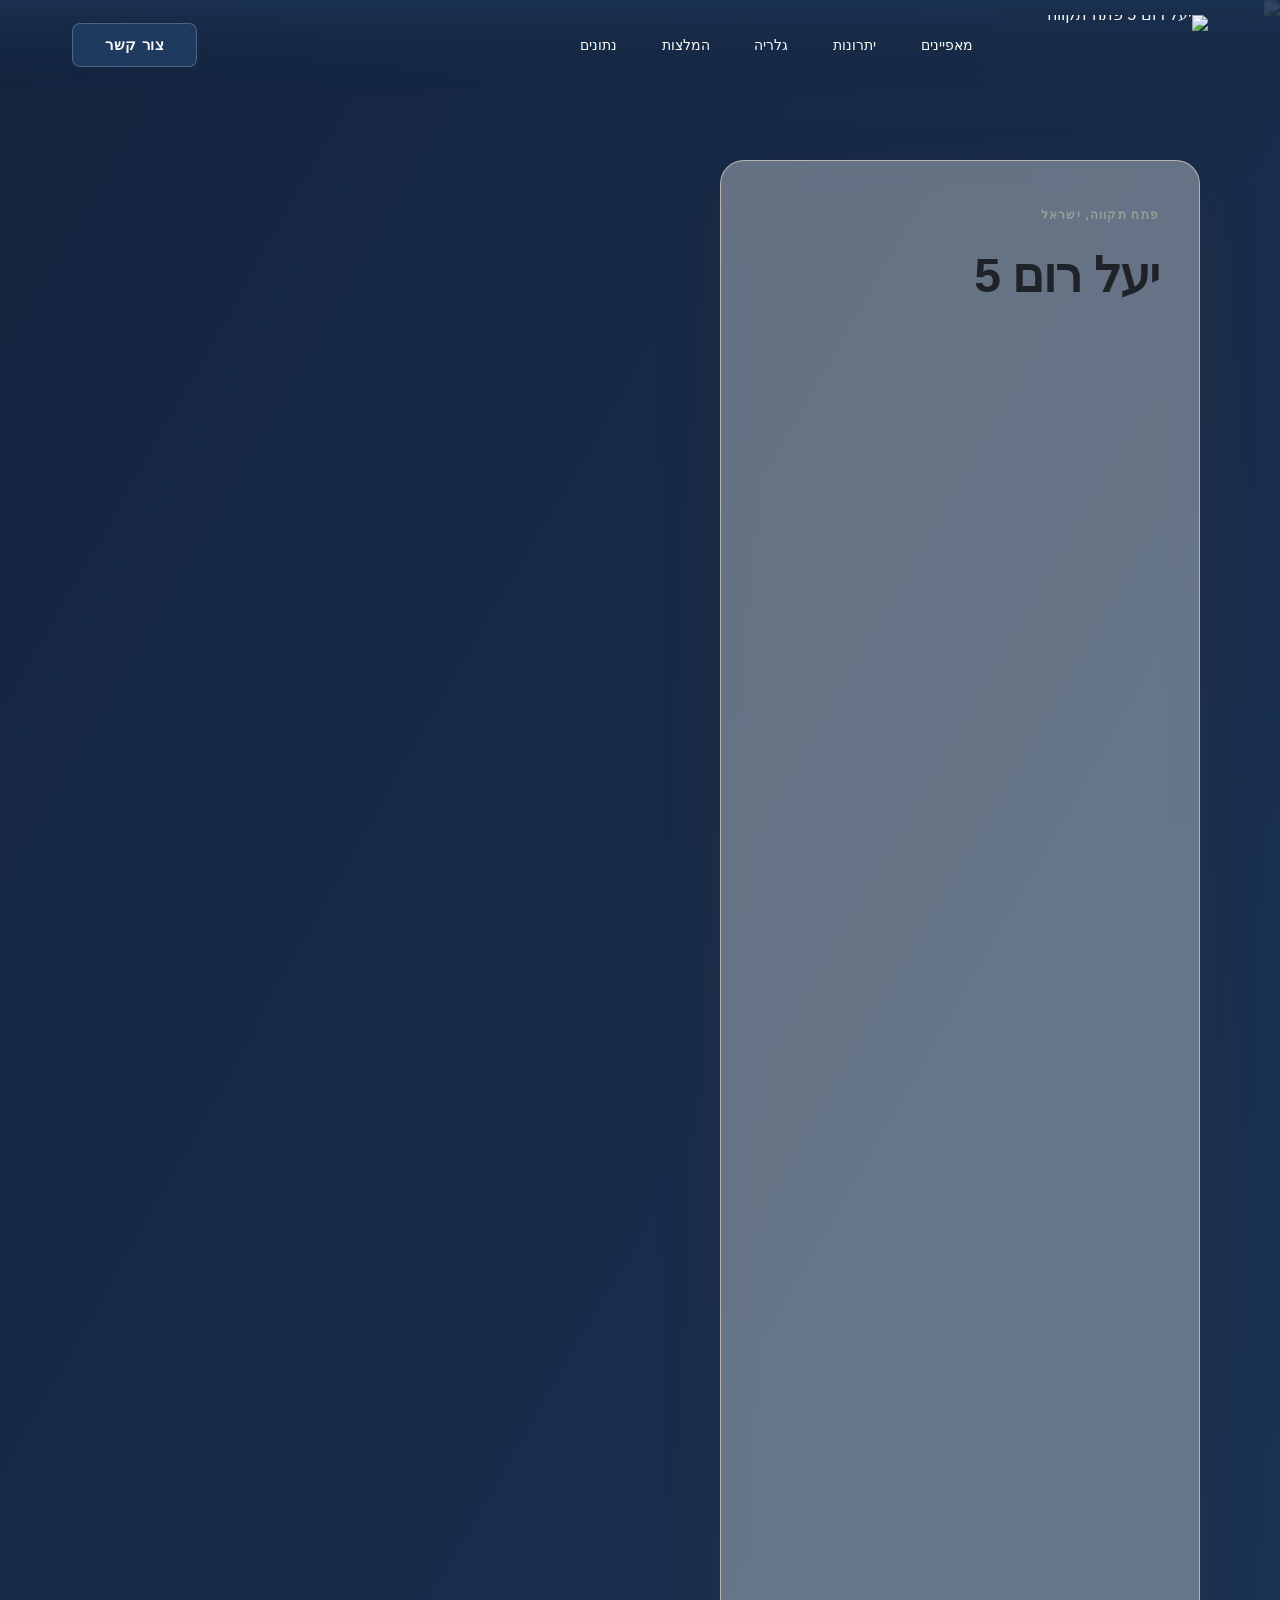
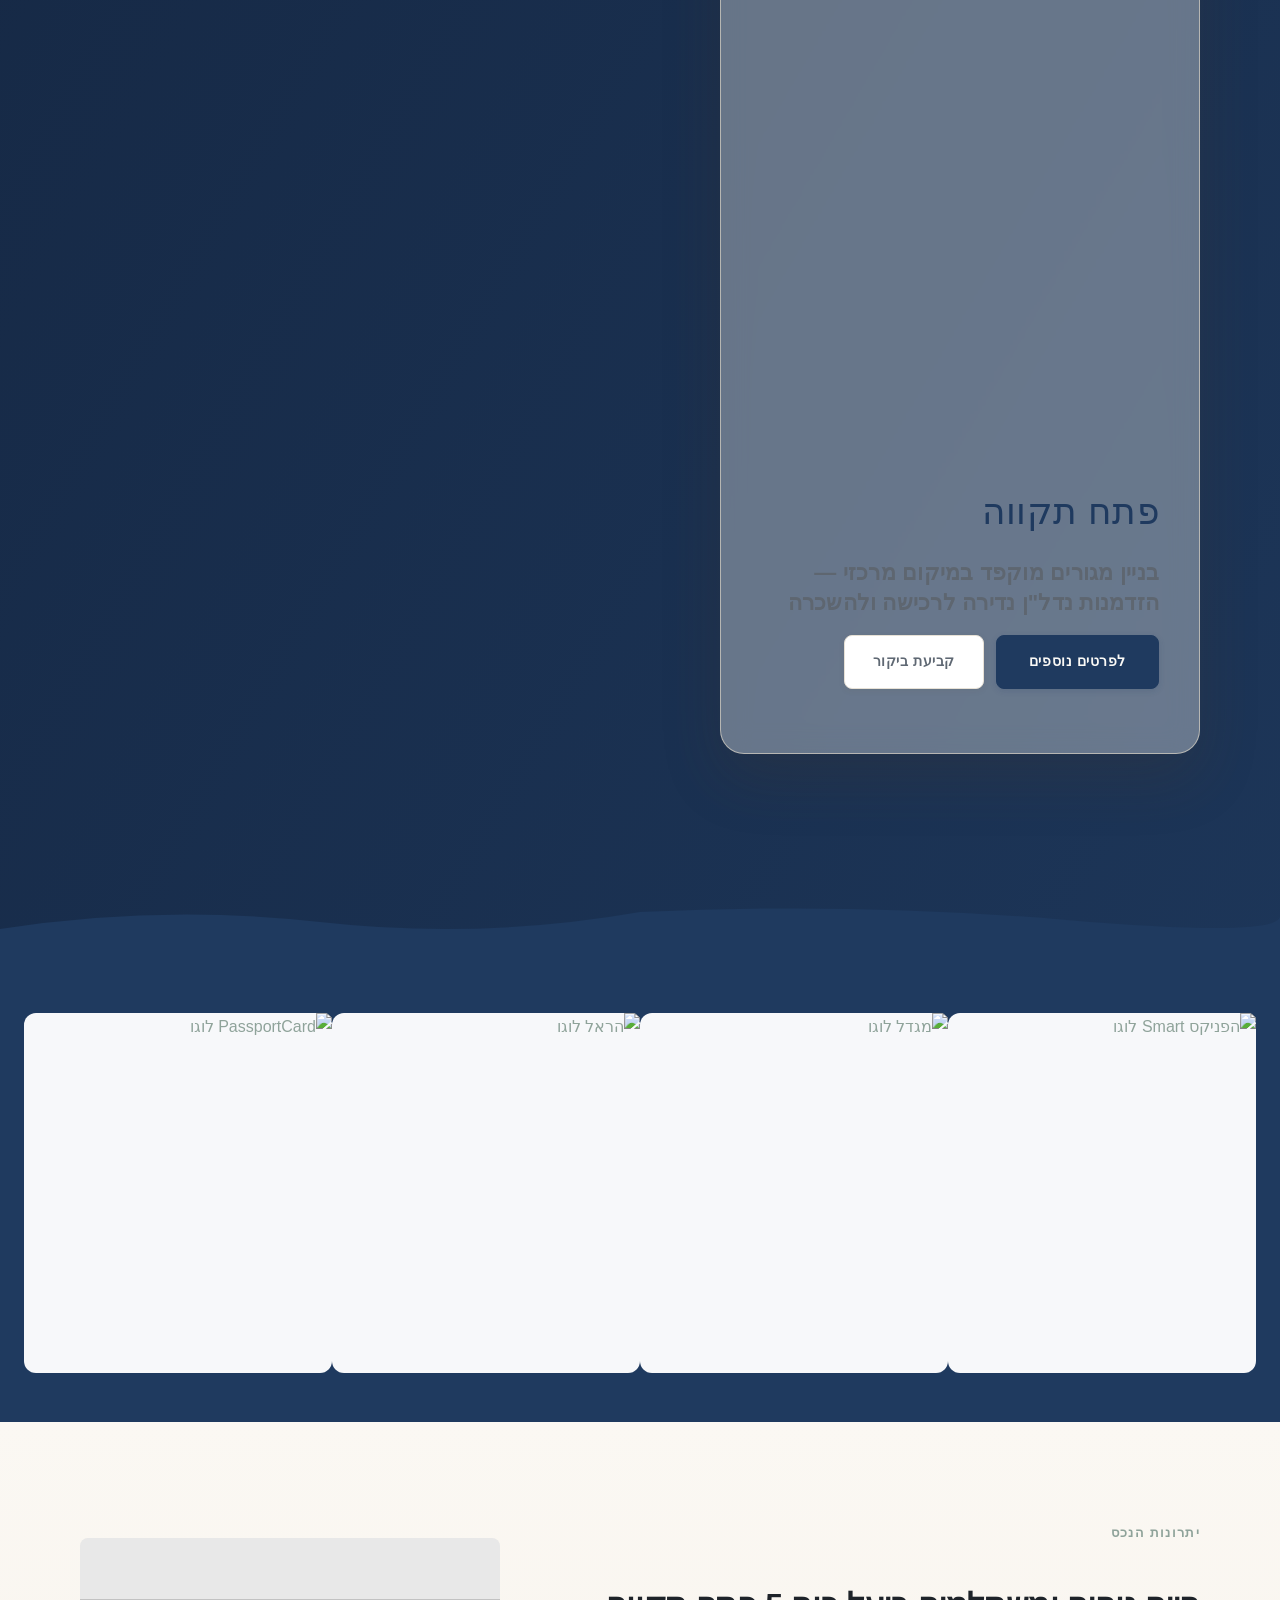
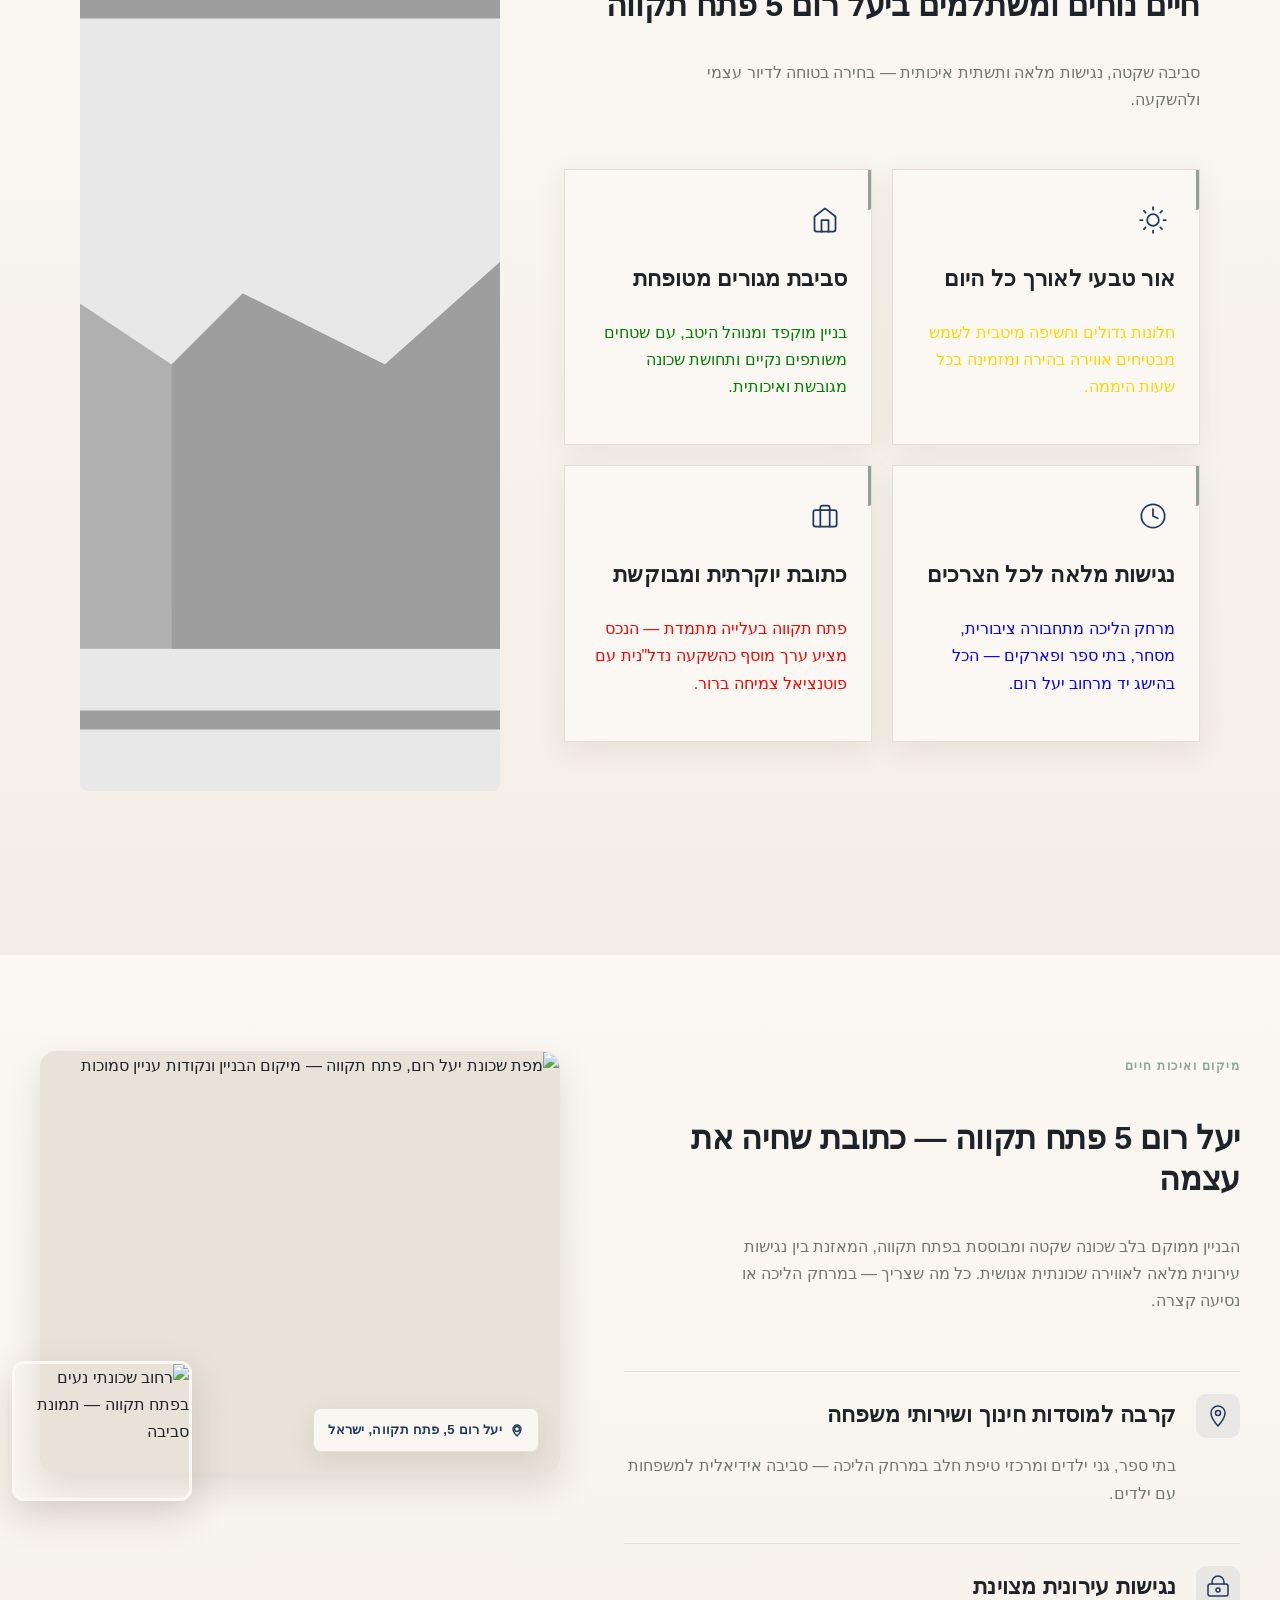
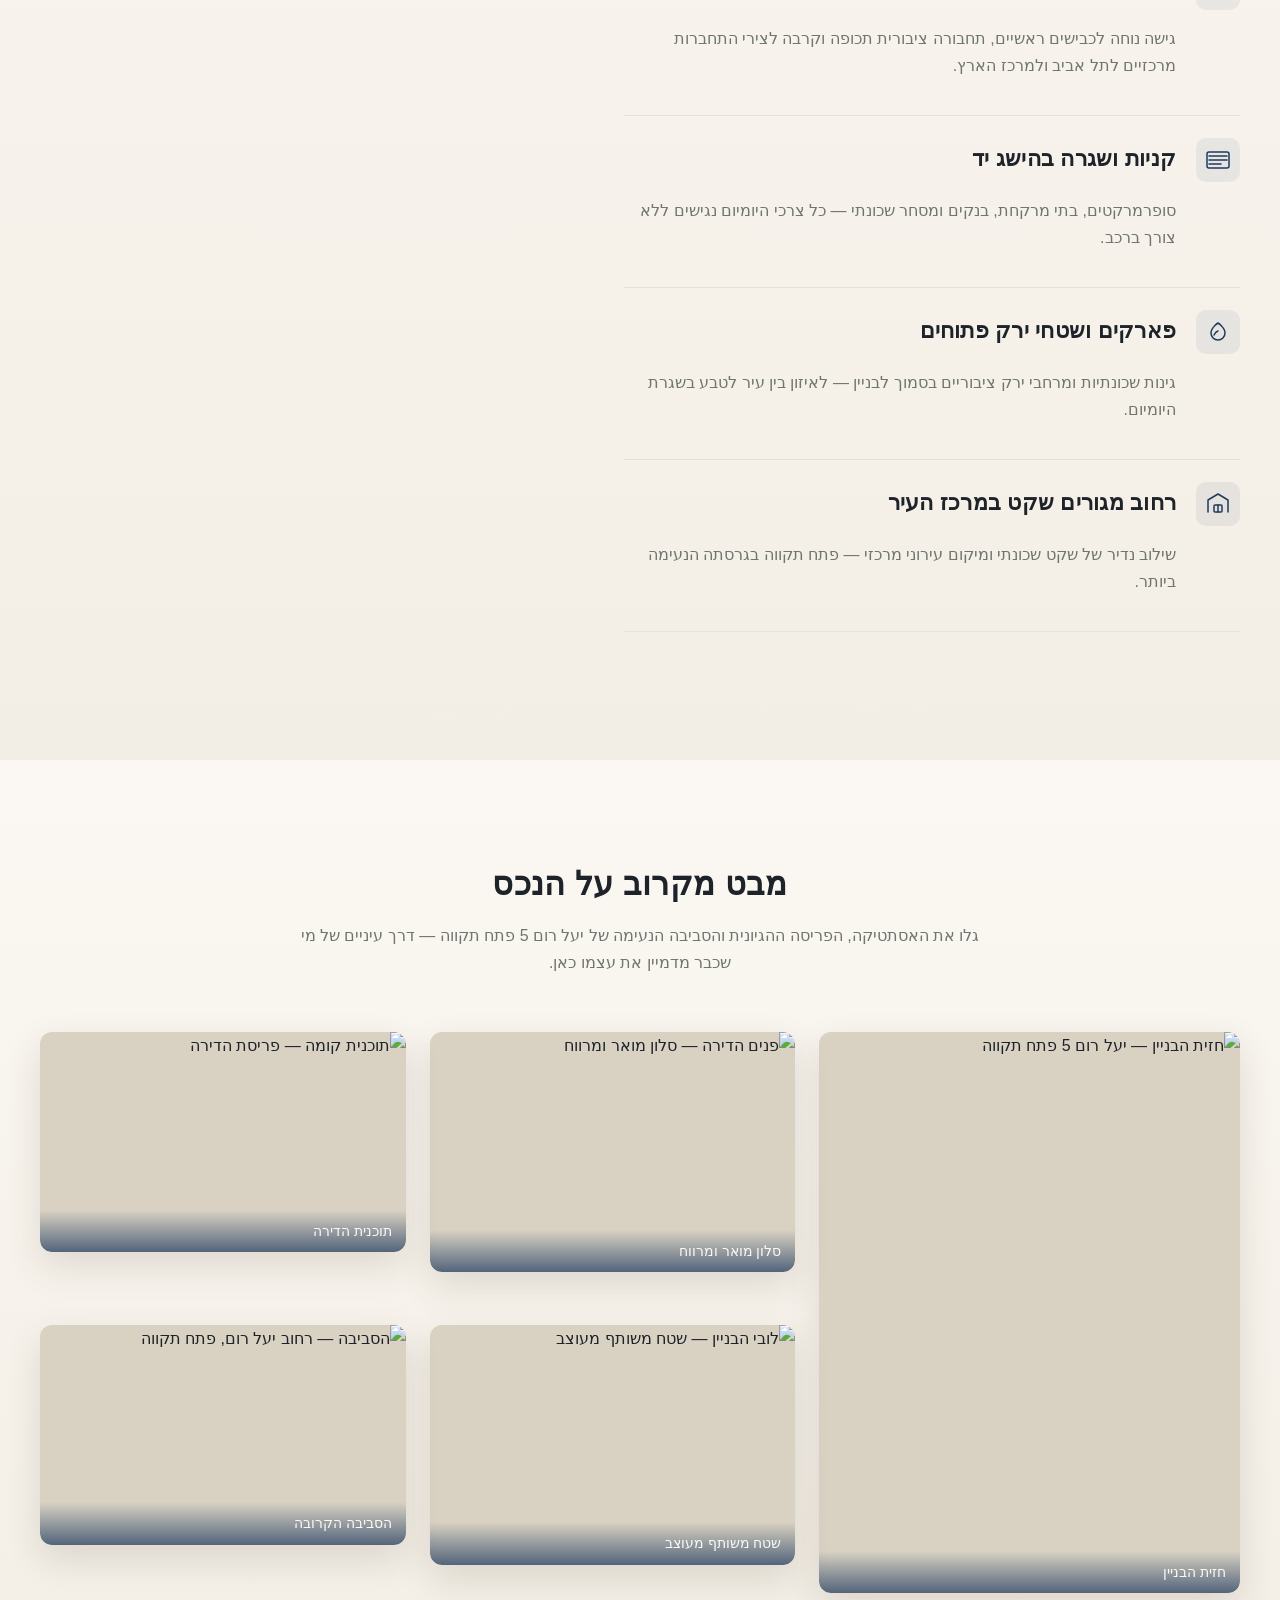
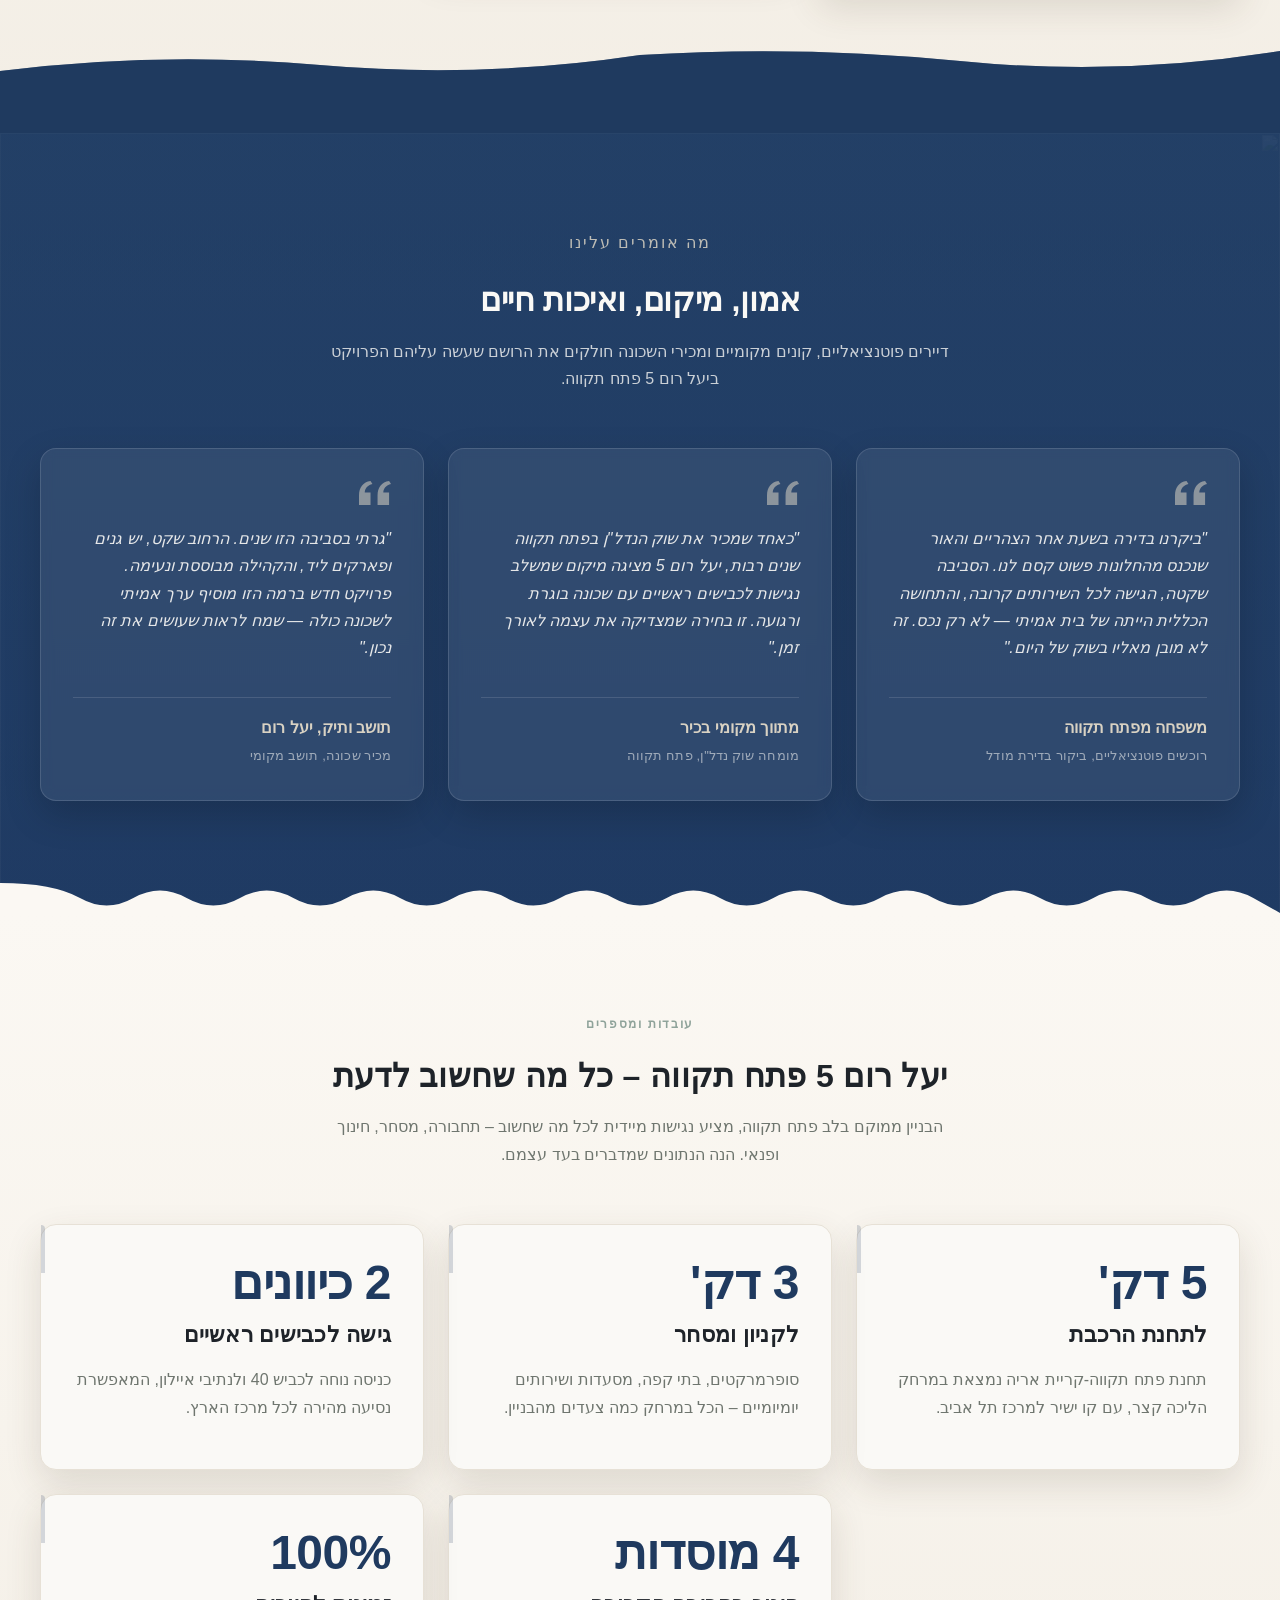
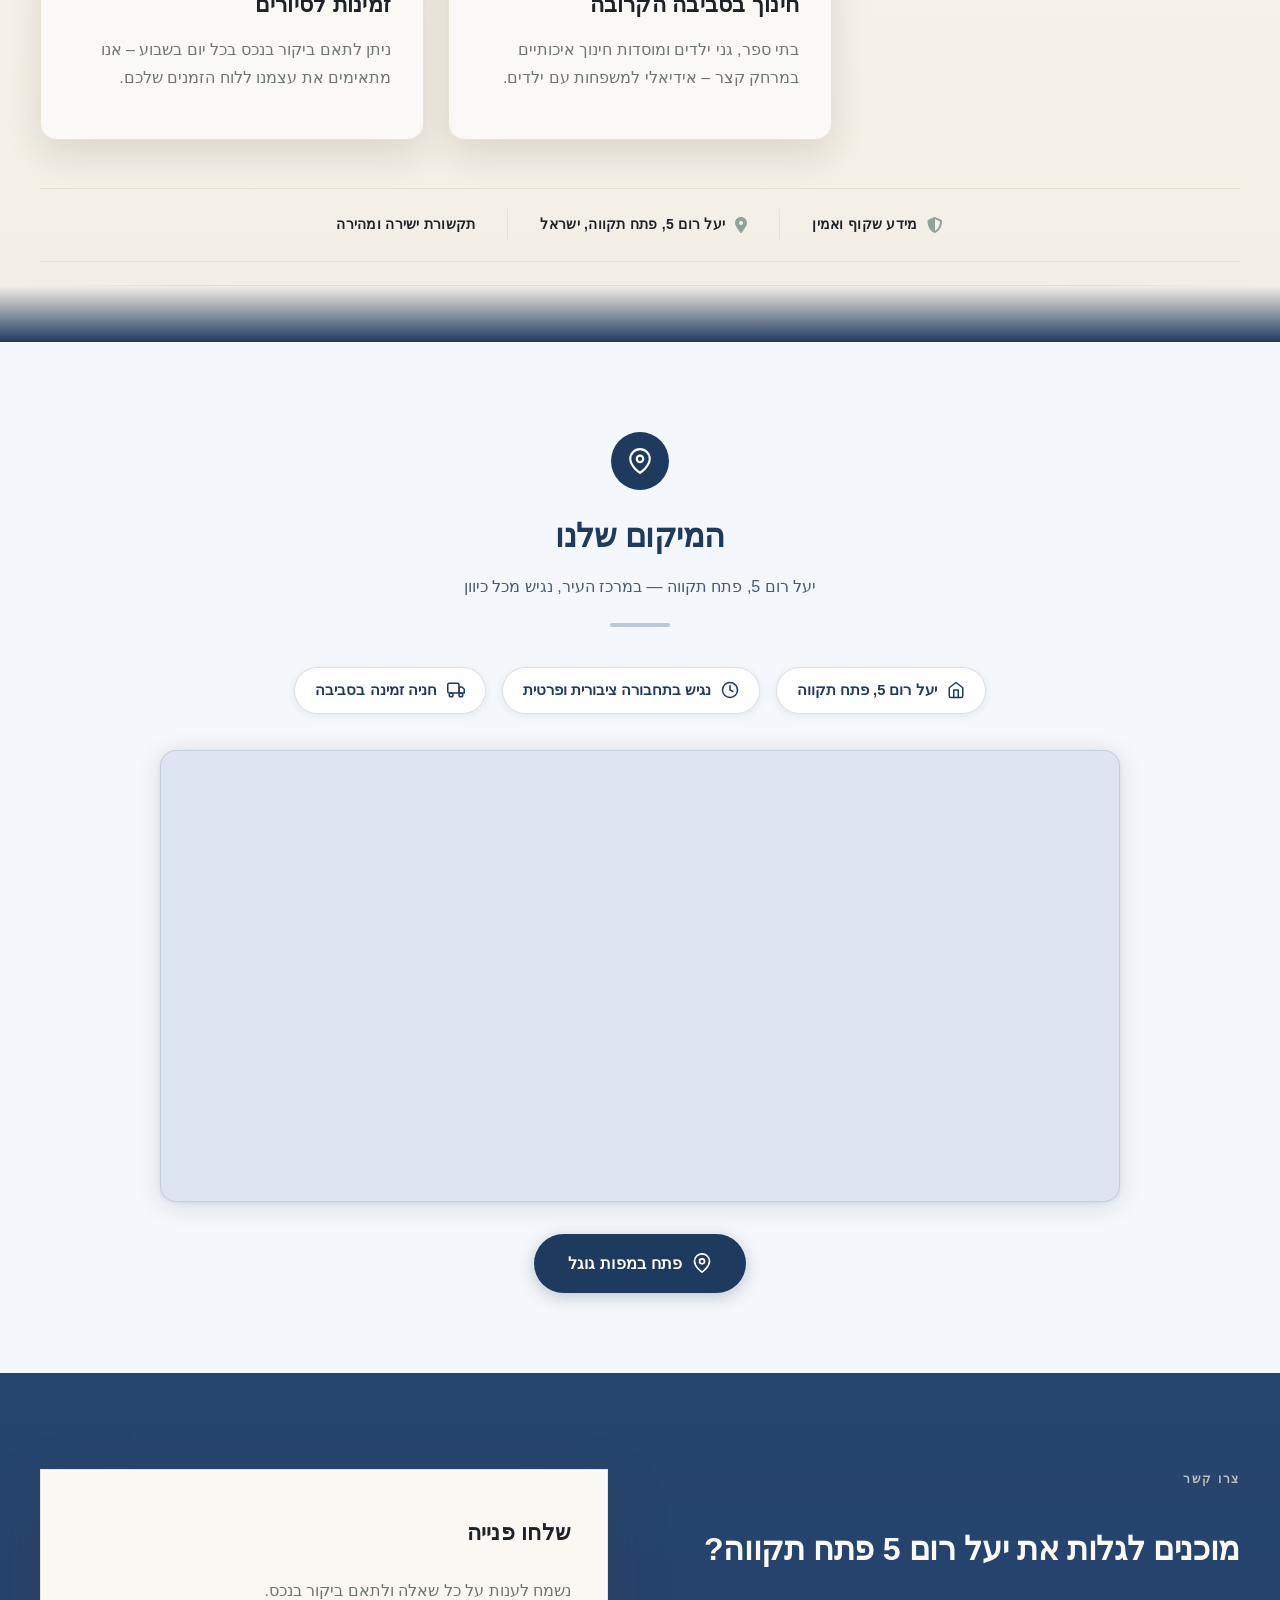
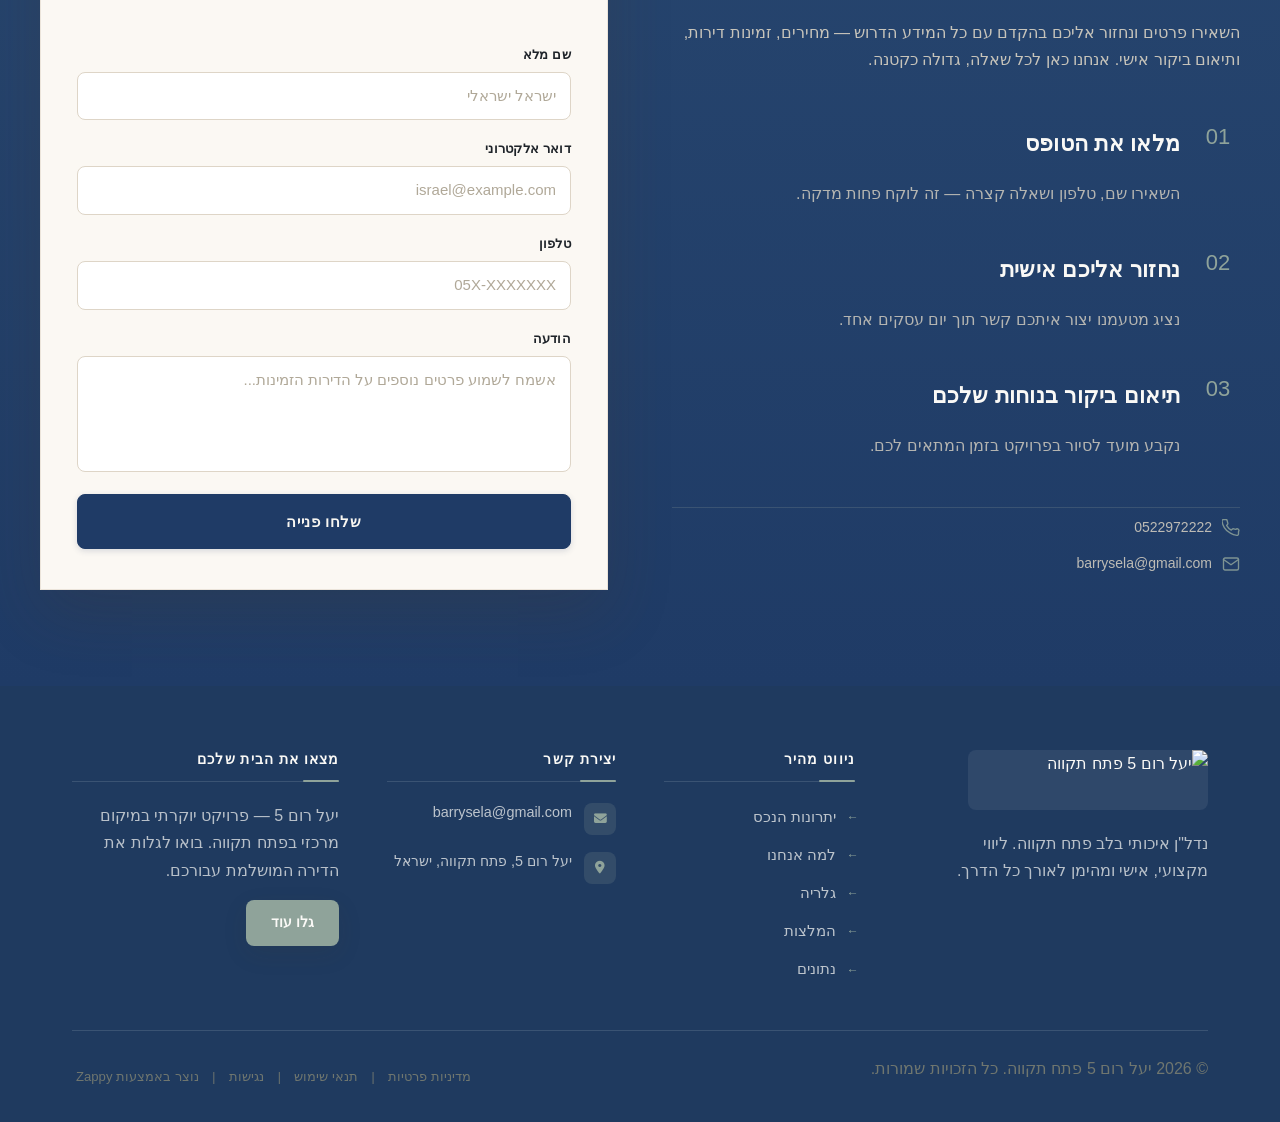
==== public/index.html @ fb138dc0 "Background sync: Progressive GitHub Sync" ====
<!DOCTYPE html>
<html lang="he" dir="rtl">
<head>
    <meta charset="UTF-8">
    <meta name="viewport" content="width=device-width, initial-scale=1.0">
    <meta name="robots" content="index, follow">
    <title>יעל רום 5 פתח תקווה — יעל רום 5 פתח תקווה</title>
    <meta name="description" content="A residential building located at Yael Rom 5, Petah Tikva, Israel. The landing page is intended to market the building to potential buyers or tenants, showcasin">
    <meta name="keywords" content="יעל רום 5 פתח תקווה, דירות למכירה פתח תקווה, יעל רום 5 פתח תקווה דירות, פרויקט נדל"ן חדש פתח תקווה">
    
    <!-- Favicons -->
    <link rel="icon" type="image/x-icon" href="/assets/favicon.ico">
    <link rel="icon" type="image/png" sizes="16x16" href="/assets/favicon-16x16.png">
    <link rel="icon" type="image/png" sizes="32x32" href="/assets/favicon-32x32.png">
    <link rel="icon" type="image/png" sizes="48x48" href="/assets/favicon-48x48.png">
    <link rel="icon" type="image/png" sizes="192x192" href="/assets/favicon-192x192.png">
    <link rel="icon" type="image/png" sizes="512x512" href="/assets/favicon-512x512.png">
    <link rel="apple-touch-icon" href="/assets/apple-touch-icon.png">
    <!-- Zappy Analytics -->
<script>
(function() {
  'use strict';
  
  // Configuration
  var config = {
    websiteId: '2a10d945-b464-4ccd-a990-314f32532134',
    apiUrl: 'https://qaapi.zappy5.com/api/analytics/track',
    sessionDuration: 30 * 60 * 1000, // 30 minutes
    visitorDuration: 30 * 24 * 60 * 60 * 1000, // 30 days
    trackPageViews: true,
    trackClicks: true,
    trackFormSubmissions: true
  };
  
  // Generate or retrieve persistent visitor ID (30 days)
  function getVisitorId() {
    var visitorKey = 'zappy_visitor_' + config.websiteId;
    var visitor = null;
    
    try {
      visitor = localStorage.getItem(visitorKey);
      if (visitor) {
        var visitorData = JSON.parse(visitor);
        var now = Date.now();
        
        // Check if visitor ID is still valid (30 days)
        if (now - visitorData.created < config.visitorDuration) {
          // Update last seen timestamp
          visitorData.lastSeen = now;
          localStorage.setItem(visitorKey, JSON.stringify(visitorData));
          return visitorData.id;
        }
      }
    } catch (e) {
      console.warn('Zappy Analytics: LocalStorage not available');
    }
    
    // Generate new visitor ID
    var newVisitorId = 'zv_' + Date.now() + '_' + Math.random().toString(36).substr(2, 9);
    
    try {
      localStorage.setItem(visitorKey, JSON.stringify({
        id: newVisitorId,
        created: Date.now(),
        lastSeen: Date.now()
      }));
    } catch (e) {
      // Continue without local storage
    }
    
    return newVisitorId;
  }
  
  // Generate or retrieve session ID (30 minutes)
  function getSessionId() {
    var sessionKey = 'zappy_session_' + config.websiteId;
    var session = null;
    
    try {
      session = sessionStorage.getItem(sessionKey);
      if (session) {
        var sessionData = JSON.parse(session);
        var now = Date.now();
        
        // Check if session is still valid
        if (now - sessionData.timestamp < config.sessionDuration) {
          // Update timestamp
          sessionData.timestamp = now;
          sessionStorage.setItem(sessionKey, JSON.stringify(sessionData));
          return sessionData.id;
        }
      }
    } catch (e) {
      console.warn('Zappy Analytics: SessionStorage not available');
    }
    
    // Generate new session ID
    var newSessionId = 'zs_' + Date.now() + '_' + Math.random().toString(36).substr(2, 9);
    
    try {
      sessionStorage.setItem(sessionKey, JSON.stringify({
        id: newSessionId,
        timestamp: Date.now()
      }));
    } catch (e) {
      // Continue without session storage
    }
    
    return newSessionId;
  }
  
  var visitorId = getVisitorId();
  var sessionId = getSessionId();
  
  // Track an event
  function trackEvent(eventType, data) {
    data = data || {};
    
    var eventData = {
      website_id: config.websiteId,
      event_type: eventType,
      page_path: window.location.pathname,
      referrer: document.referrer || 'direct',
      visitor_id: visitorId,
      session_id: sessionId,
      metadata: data
    };
    
    // Use sendBeacon if available (better for page unload events)
    if (navigator.sendBeacon) {
      var blob = new Blob([JSON.stringify(eventData)], { type: 'application/json' });
      navigator.sendBeacon(config.apiUrl, blob);
    } else {
      // Fallback to fetch
      fetch(config.apiUrl, {
        method: 'POST',
        headers: {
          'Content-Type': 'application/json'
        },
        body: JSON.stringify(eventData),
        keepalive: true
      }).catch(function(error) {
        console.warn('Zappy Analytics: Failed to track event', error);
      });
    }
  }
  
  // Track page view
  if (config.trackPageViews) {
    trackEvent('pageview', {
      title: document.title,
      url: window.location.href
    });
  }
  
  // Track clicks on important elements
  if (config.trackClicks) {
    document.addEventListener('click', function(e) {
      var target = e.target;
      
      // Track button clicks (counted as actions)
      if (target.tagName === 'BUTTON' || target.closest('button')) {
        var button = target.tagName === 'BUTTON' ? target : target.closest('button');
        trackEvent('click', {
          element: 'button',
          text: button.textContent.trim().substring(0, 100),
          id: button.id || null,
          class: button.className || null
        });
      }
      
      // Track link clicks (navigation - not counted as actions)
      else if (target.tagName === 'A' || target.closest('a')) {
        var link = target.tagName === 'A' ? target : target.closest('a');
        trackEvent('navigation', {
          element: 'link',
          text: link.textContent.trim().substring(0, 100),
          href: link.href,
          external: link.hostname !== window.location.hostname
        });
      }
    }, true);
  }
  
  // Track form submissions
  if (config.trackFormSubmissions) {
    document.addEventListener('submit', function(e) {
      var form = e.target;
      
      trackEvent('form_submit', {
        form_id: form.id || null,
        form_name: form.name || null,
        form_action: form.action || null,
        form_method: form.method || 'GET'
      });
    }, true);
  }
  
  // Track time on page (send on page unload)
  var pageLoadTime = Date.now();
  
  window.addEventListener('beforeunload', function() {
    var timeOnPage = Math.floor((Date.now() - pageLoadTime) / 1000); // in seconds
    
    trackEvent('page_unload', {
      time_on_page: timeOnPage,
      page_path: window.location.pathname
    });
  });
  
  // Expose tracking function globally for custom events
  window.zappyAnalytics = {
    track: trackEvent,
    getVisitorId: function() { return visitorId; },
    getSessionId: function() { return sessionId; }
  };
  
})();
</script>
<!-- End Zappy Analytics -->
    <meta property="og:title" content="יעל רום 5 פתח תקווה — יעל רום 5 פתח תקווה">
  <meta property="og:description" content="A residential building located at Yael Rom 5, Petah Tikva, Israel. The landing page is intended to market the building to potential buyers or tenants, showcasin">
  <meta property="og:type" content="website">
  <meta property="og:locale" content="he_IL">
  
  <meta name="twitter:card" content="summary_large_image">
  <meta name="twitter:title" content="יעל רום 5 פתח תקווה — יעל רום 5 פתח תקווה">
  <meta name="twitter:description" content="A residential building located at Yael Rom 5, Petah Tikva, Israel. The landing page is intended to market the building to potential buyers or tenants, showcasin">
  
  <link rel="stylesheet" href="https://cdnjs.cloudflare.com/ajax/libs/font-awesome/6.4.0/css/all.min.css">

    <!-- Favicons -->
    <link rel="icon" type="image/x-icon" href="/assets/favicon.ico">
    <link rel="icon" type="image/png" sizes="16x16" href="/assets/favicon-16x16.png">
    <link rel="icon" type="image/png" sizes="32x32" href="/assets/favicon-32x32.png">
    <link rel="icon" type="image/png" sizes="48x48" href="/assets/favicon-48x48.png">
    <link rel="icon" type="image/png" sizes="192x192" href="/assets/favicon-192x192.png">
    <link rel="icon" type="image/png" sizes="512x512" href="/assets/favicon-512x512.png">
    <link rel="apple-touch-icon" href="/assets/apple-touch-icon.png">
    <!-- Cookie Consent -->
    <link rel="stylesheet" href="https://cdn.jsdelivr.net/npm/vanilla-cookieconsent@3/dist/cookieconsent.css">
    <script src="https://cdn.jsdelivr.net/npm/vanilla-cookieconsent@3/dist/cookieconsent.umd.js"></script>
    <!-- Mickidum Accessibility Toolbar -->
    <script src="https://cdn.jsdelivr.net/gh/mickidum/acc_toolbar/acctoolbar/acctoolbar.min.js"></script>
    <link rel="stylesheet" href="/styles.css">

    <style id="zappy-dropdown-submenu-styles">
      /* ========== DESKTOP DROPDOWN SUBMENU STYLES ========== */
      /* Base styles for dropdown submenus - parent must be positioned */
      .nav-menu li:has(.sub-menu), nav li:has(.sub-menu), .navbar li:has(.sub-menu), #navMenu li:has(.sub-menu) { position: relative; }
      /* Submenu base - hidden by default */
      .nav-menu .sub-menu, nav .sub-menu, .navbar .sub-menu, #navMenu .sub-menu { display: block !important; position: absolute !important; top: 100%; left: 0; min-width: 220px; background: white; border-radius: 8px; box-shadow: 0 8px 25px rgba(0,0,0,0.15); padding: 8px 0; opacity: 0; visibility: hidden; transform: translateY(10px); transition: all 0.3s ease; z-index: 1000; list-style: none; pointer-events: none; }
      /* CRITICAL: Desktop hover styles to show dropdown */
      .nav-menu li:hover > .sub-menu, nav li:hover > .sub-menu, .navbar li:hover > .sub-menu, #navMenu li:hover > .sub-menu { opacity: 1 !important; visibility: visible !important; transform: translateY(0) !important; pointer-events: auto !important; }
      /* Submenu item styling */
      .sub-menu li { list-style: none; margin: 0; padding: 0; }
      .sub-menu a { display: block !important; padding: 10px 16px !important; color: var(--text-dark, #333) !important; font-weight: 500; text-decoration: none; white-space: nowrap; transition: background-color 0.2s; }
      .sub-menu a:hover { background-color: #f5f5f5; }
      /* RTL (Hebrew/Arabic) dropdown positioning */
      [dir="rtl"] .nav-menu .sub-menu, [dir="rtl"] nav .sub-menu, [dir="rtl"] .navbar .sub-menu, html[lang="he"] .nav-menu .sub-menu, html[lang="he"] nav .sub-menu, html[lang="he"] .navbar .sub-menu, html[lang="ar"] .nav-menu .sub-menu, html[lang="ar"] nav .sub-menu, html[lang="ar"] .navbar .sub-menu { left: auto !important; right: 0 !important; }
      /* Hide empty dropdown menus (exclude catalog sub-menus that use <a> children instead of <li>) */
      .sub-menu:empty, .sub-menu:not(:has(li:not(.zappy-hidden-menu-item))):not(:has(> a)), .sub-menu:not(:has(li)):not(:has(> a)) { display: none !important; opacity: 0 !important; visibility: hidden !important; pointer-events: none !important; }
      /* Desktop: show submenu on Menu Group hover */
      li:has(.menu-group-title):hover > .sub-menu { opacity: 1 !important; visibility: visible !important; transform: translateY(0) !important; pointer-events: auto !important; }
      /* Menu Group title styling */
      .nav-menu > li > .menu-group-title, #navMenu > li > .menu-group-title { display: inline-block; padding: 0.5rem 1rem; cursor: default; user-select: none; }
      
      /* ========== MOBILE SUBMENU STYLES ========== */
      @media (max-width: 768px) {
        .nav-menu .sub-menu, nav .sub-menu, .navbar .sub-menu, #navMenu .sub-menu { position: static !important; transform: none !important; box-shadow: none !important; background: transparent !important; max-height: 0; overflow: hidden; opacity: 0; visibility: hidden; transition: max-height 0.3s ease, opacity 0.3s ease; padding: 0 !important; border-radius: 0 !important; }
        .sub-menu.mobile-expanded { max-height: 60vh !important; overflow-y: auto !important; opacity: 1 !important; visibility: visible !important; padding: 8px 0 8px 16px !important; }
        [dir="rtl"] .sub-menu.mobile-expanded, html[lang="he"] .sub-menu.mobile-expanded { padding: 8px 16px 8px 0 !important; }
        /* Disable hover behavior on mobile */
        .nav-menu li:hover > .sub-menu, nav li:hover > .sub-menu, .navbar li:hover > .sub-menu, #navMenu li:hover > .sub-menu { opacity: 0; visibility: hidden; pointer-events: none; }
        .nav-menu li > .sub-menu.mobile-expanded, nav li > .sub-menu.mobile-expanded, .navbar li > .sub-menu.mobile-expanded, #navMenu li > .sub-menu.mobile-expanded { opacity: 1 !important; visibility: visible !important; pointer-events: auto !important; }
        .nav-menu li:has(.sub-menu), nav li:has(.sub-menu), .navbar li:has(.sub-menu), #navMenu li:has(.sub-menu) { display: flex !important; flex-wrap: wrap !important; align-items: center !important; position: relative !important; min-height: 44px !important; }
        .nav-menu li:has(.sub-menu) > a, nav li:has(.sub-menu) > a, .navbar li:has(.sub-menu) > a, #navMenu li:has(.sub-menu) > a { flex: 1 !important; min-width: 0 !important; }
        .nav-menu li:has(.sub-menu) > .menu-group-title, nav li:has(.sub-menu) > .menu-group-title, .navbar li:has(.sub-menu) > .menu-group-title, #navMenu li:has(.sub-menu) > .menu-group-title { flex: 1 !important; min-width: 0 !important; padding: 0 !important; line-height: inherit !important; }
        .nav-menu li:has(.sub-menu) > .sub-menu, nav li:has(.sub-menu) > .sub-menu, .navbar li:has(.sub-menu) > .sub-menu, #navMenu li:has(.sub-menu) > .sub-menu { flex-basis: 100% !important; width: 100% !important; }
        .nav-menu li:has(.sub-menu) > a [class*="chevron"], .nav-menu li:has(.sub-menu) > a [class*="arrow"], .nav-menu li:has(.sub-menu) > a .fa-chevron-down, .nav-menu li:has(.sub-menu) > a .fa-angle-down, nav li:has(.sub-menu) > a [class*="chevron"], nav li:has(.sub-menu) > a [class*="arrow"], #navMenu li:has(.sub-menu) > a [class*="chevron"], #navMenu li:has(.sub-menu) > a [class*="arrow"] { display: none !important; visibility: hidden !important; }
        .mobile-submenu-toggle { display: flex !important; align-items: center !important; justify-content: center !important; width: 44px !important; height: auto !important; background: transparent !important; border: none !important; cursor: pointer !important; color: var(--text-dark) !important; position: static !important; flex-shrink: 0 !important; align-self: stretch !important; z-index: 2 !important; padding: 0 !important; margin: 0 !important; }
        .mobile-submenu-toggle::after { content: '' !important; width: 0 !important; height: 0 !important; border-left: 6px solid transparent !important; border-right: 6px solid transparent !important; border-top: 7px solid currentColor !important; transition: transform 0.3s ease !important; }
        .mobile-submenu-toggle.expanded::after { transform: rotate(180deg) !important; }
        .sub-menu a { padding: 10px 0 !important; display: block !important; color: var(--text-dark) !important; }
        .navbar .sub-menu li a, nav.navbar .sub-menu li a, .zappy-products-dropdown .sub-menu a { color: var(--text-dark) !important; }
      }
      @media (min-width: 769px) { .mobile-submenu-toggle { display: none !important; } }
    </style>

    <style id="mobile-lang-menu-deployed-css">
    @media (max-width: 768px) {
      .lang-switcher,
      .nav-cta-container .lang-switcher,
      .nav-container .lang-switcher,
      .navbar .lang-switcher,
      .navbar .nav-cta-container .lang-switcher,
      .nav-icons-left .lang-switcher,
      .nav-ecommerce-icons .lang-switcher { display: none !important; }
      .mobile-lang-menu { width: 100%; border-top: 1px solid rgba(128,128,128,0.2); padding: 8px 0 0 0; margin-top: 8px; }
      .mobile-lang-toggle { display: flex !important; align-items: center; justify-content: space-between; width: 100%; padding: 12px 16px; background: none; border: none; cursor: pointer; font-size: 15px; color: inherit; font-family: inherit; }
      .mobile-lang-toggle::after { content: ''; display: inline-block; width: 8px; height: 8px; border-right: 2px solid currentColor; border-bottom: 2px solid currentColor; transform: rotate(45deg); transition: transform 0.3s ease; margin-left: 8px; }
      .mobile-lang-toggle.expanded::after { transform: rotate(-135deg); }
      .mobile-lang-options { max-height: 0; overflow: hidden; transition: max-height 0.3s ease; }
      .mobile-lang-options.expanded { max-height: 300px; }
      .mobile-lang-option { display: flex !important; align-items: center; gap: 10px; padding: 10px 24px; text-decoration: none; color: inherit; font-size: 14px; font-family: inherit; }
      .mobile-lang-option:hover { background: rgba(128,128,128,0.1); }
      .mobile-lang-option.active { font-weight: 600; opacity: 0.7; pointer-events: none; }
      .mobile-lang-option img { width: 20px; height: 20px; border-radius: 50%; }
    }
    @media (min-width: 769px) {
      .mobile-lang-menu { display: none !important; }
    }
    </style>

    <style id="zappy-widget-visibility">
      #mic-access-tool-general-button, .mic-access-tool-general-button,
      #mic-init-access-tool .mic-access-tool-general-button, #mic-init-access-tool #mic-access-tool-general-button,
      ._access-icon, #mic-access-tool-box, .mic-access-tool-box,
      #mic-init-access-tool #mic-access-tool-box, div[id*="mic-access-tool-box"], ._access-menu {
        display: none !important; visibility: hidden !important; opacity: 0 !important; pointer-events: none !important;
      }
    </style>
</head>
<body>

  <nav class="navbar" dir="rtl">
  <button class="mobile-toggle" id="mobileToggle" aria-label="Menu">
    <svg class="hamburger-icon" width="24" height="24" viewBox="0 0 24 24" fill="none">
      <path d="M3 12h18M3 6h18M3 18h18" stroke="currentColor" stroke-width="2" stroke-linecap="round"></path>
    </svg>
    <svg class="close-icon" width="24" height="24" viewBox="0 0 24 24" fill="none" style="display: none;">
      <path d="M18 6L6 18M6 6l12 12" stroke="currentColor" stroke-width="2" stroke-linecap="round"></path>
    </svg>
  </button>

  <button class="phone-header-btn" data-phone="0522972222" aria-label="Call">
    <svg width="20" height="20" viewBox="0 0 24 24" fill="currentColor">
      <path d="M22 16.92v3a2 2 0 0 1-2.18 2 19.79 19.79 0 0 1-8.63-3.07 19.5 19.5 0 0 1-6-6 19.79 19.79 0 0 1-3.07-8.67A2 2 0 0 1 4.11 2h3a2 2 0 0 1 2 1.72 12.84 12.84 0 0 0 .7 2.81 2 2 0 0 1-.45 2.11L8.09 9.91a16 16 0 0 0 6 6l1.27-1.27a2 2 0 0 1 2.11-.45 12.84 12.84 0 0 0 2.81.7A2 2 0 0 1 22 16.92z"></path>
    </svg>
  </button>

  <div class="nav-container">
    <div class="nav-right-group"><div class="nav-brand">
      <a href="/" class="logo-link">
        <img src="/assets/business-logo.webp" alt="יעל רום 5 פתח תקווה" class="logo">
      </a>
    </div><ul class="nav-menu" id="navMenu"><li><a href="#features">מאפיינים</a></li><li><a href="#benefits">יתרונות</a></li><li><a href="#gallery">גלריה</a></li><li><a href="#testimonials">המלצות</a></li><li><a href="#stats">נתונים</a></li></ul></div>

    

    <div class="nav-cta-container">
      <div class="nav-search-wrapper">
        <script async="" src="https://cse.google.com/cse.js?cx=713c0ea285e9e4eed"></script>
        <div class="gcse-search"></div>
      </div>
      <a href="#contact" class="nav-cta-btn">צור קשר</a>
    </div>
  </div>
</nav>
<script>

// Navbar Mobile Menu Toggle and Contrast Fix
(function() {
  // Use 'load' event instead of 'DOMContentLoaded' to ensure we run AFTER all other scripts
  window.addEventListener('load', function() {
    
    // FIX MOBILE BUTTON CONTRAST
    // Detect navbar background color and apply contrasting color to mobile buttons
    const navbar = document.querySelector('.navbar, nav, header');
    if (!navbar) {
      console.log('[Navbar] Navbar element not found');
      return;
    }
    
    // DECLARE VARIABLES EARLY to avoid Temporal Dead Zone errors
    // These are used in multiple places below
    let mobileToggle = document.getElementById('mobileToggle') ||
                       document.querySelector('.mobile-toggle') ||
                       document.querySelector('.hamburger') ||
                       document.querySelector('.hamburger-menu') ||
                       document.querySelector('.menu-toggle') ||
                       document.querySelector('.burger-menu') ||
                       document.querySelector('[aria-label="Menu"]') ||
                       document.querySelector('[aria-label="תפריט"]');
    
    const phoneBtn = document.querySelector('.phone-header-btn');
    
    const computedStyle = window.getComputedStyle(navbar);
    let bgColor = computedStyle.backgroundColor;
    
    console.log('[Navbar] Initial navbar background:', bgColor);
    
    // Check if background is transparent or rgba with 0 alpha
    const isTransparent = bgColor === 'transparent' || 
                         bgColor === 'rgba(0, 0, 0, 0)' ||
                         (bgColor.startsWith('rgba') &amp;&amp; bgColor.includes(', 0)'));
    
    if (isTransparent) {
      // Check for background-image or gradient
      const bgImage = computedStyle.backgroundImage;
      if (bgImage &amp;&amp; bgImage !== 'none') {
        console.log('[Navbar] Navbar has background image/gradient, using dark text');
        bgColor = 'rgb(240, 240, 240)'; // Assume light background
      } else {
        // Transparent navbar - check body background
        const bodyBg = window.getComputedStyle(document.body).backgroundColor;
        console.log('[Navbar] Navbar transparent, using body background:', bodyBg);
        bgColor = bodyBg;
      }
    }
    
    // Calculate luminance to determine if background is light or dark
    const rgb = bgColor.match(/\d+/g);
    if (rgb &amp;&amp; rgb.length &gt;= 3) {
      const r = parseInt(rgb[0]);
      const g = parseInt(rgb[1]);
      const b = parseInt(rgb[2]);
      const luminance = (0.299 * r + 0.587 * g + 0.114 * b) / 255;
      
      // Mobile button colors are set by Claude's AI-generated CSS (same as .nav-menu a)
      // No dynamic color overrides needed - colors come from the generated navbar CSS
      console.log('[Navbar] Mobile button colors preserved from Claude CSS (luminance:', luminance.toFixed(2) + ')');
      
      // FIX ICON SIZES - Ensure SVGs are properly sized and visible
      // INJECT CRITICAL CSS TO OVERRIDE ANY CONFLICTING RULES
      const criticalCSS = document.createElement('style');
      criticalCSS.id = 'zappy-mobile-nav-fix';
      const htmlLang = document.documentElement.lang || 'en';
      const htmlDir = document.documentElement.dir || 'ltr';
      // Check both dir attribute AND lang for RTL detection
      // dir="rtl" is the most reliable indicator
      const isRTL = htmlDir === 'rtl' || htmlLang === 'he' || htmlLang === 'ar';
      
      criticalCSS.textContent = `
        /* Hide mobile buttons on desktop, show only on mobile */
        @media (min-width: 769px) {
          .mobile-toggle,
          .phone-header-btn {
            display: none !important;
          }
        }
        
        /* Show and position mobile buttons correctly on mobile */
        @media (max-width: 768px) {
          .mobile-toggle,
          .phone-header-btn {
            position: absolute !important;
            top: 50% !important;
            transform: translateY(-50%) !important;
            z-index: 1001 !important;
            display: flex !important;
            align-items: center !important;
            justify-content: center !important;
            width: 36px !important;
            height: 36px !important;
            border-radius: 50% !important;
            border: none !important;
            cursor: pointer !important;
            padding: 6px !important;
            background: none !important;
            color: var(--nav-text, var(--text-dark)) !important;
          }
          
          /* LTR positioning (default): hamburger LEFT, phone RIGHT */
          html:not([dir="rtl"]):not([lang="he"]):not([lang="ar"]) .mobile-toggle,
          html[dir="ltr"] .mobile-toggle {
            left: 12px !important;
            right: auto !important;
          }
          html:not([dir="rtl"]):not([lang="he"]):not([lang="ar"]) .phone-header-btn,
          html[dir="ltr"] .phone-header-btn {
            right: 12px !important;
            left: auto !important;
          }
          
          /* RTL positioning: hamburger RIGHT, phone LEFT */
          html[dir="rtl"] .mobile-toggle,
          html[lang="he"] .mobile-toggle,
          html[lang="ar"] .mobile-toggle {
            right: 12px !important;
            left: auto !important;
          }
          html[dir="rtl"] .phone-header-btn,
          html[lang="he"] .phone-header-btn,
          html[lang="ar"] .phone-header-btn {
            left: 12px !important;
            right: auto !important;
          }
          
          /* CRITICAL: Ensure nav-container has min-height on mobile */
          /* All children are positioned absolutely/fixed on mobile, so height:auto collapses to 0 */
          .nav-container {
            min-height: 70px !important;
            position: relative !important;
          }
          
          /* Ensure SVG icons are properly sized and inherit color */
          .mobile-toggle svg,
          .phone-header-btn svg {
            width: 24px !important;
            height: 24px !important;
            /* Don't force display - let JavaScript control hamburger/close toggle */
          }
          
          /* Reset nav-cta-container on mobile - remove desktop box-shadow/padding */
          /* that creates a visible ghost box when CTA button is hidden */
          .nav-cta-container {
            box-shadow: none !important;
            padding: 0 !important;
          }
          
          /* Hide nav-cta-container entirely on mobile when there's no lang-switcher */
          /* (only the CTA button is inside, and it's hidden on mobile) */
          .nav-cta-container:not(:has(.lang-switcher)) {
            display: none !important;
          }
          
          /* CRITICAL: Prevent hero image fade gradient from bleeding over headline text */
          /* The .image-fade-gradient has bottom: -30px (extends below parent) */
          /* On mobile stacked layout, this overlaps the h1 text below the image */
          .hero-image-column {
            overflow: hidden !important;
          }
          .image-fade-gradient {
            bottom: 0 !important;
          }
          
          /* Hide desktop language switcher on mobile - hamburger menu handles it */
          /* High specificity to override stored CSS */
          .lang-switcher,
          .nav-cta-container .lang-switcher,
          .nav-container .lang-switcher,
          .navbar .lang-switcher,
          .navbar .nav-cta-container .lang-switcher {
            display: none !important;
          }
        }
      `;
      
      // Remove existing fix if present and inject new one
      const existing = document.getElementById('zappy-mobile-nav-fix');
      if (existing) existing.remove();
      document.head.appendChild(criticalCSS);
      
      console.log('[Navbar] Critical CSS injected for mobile nav positioning');
      
      // ONLY apply inline positioning styles on mobile viewport
      // On desktop, the CSS handles hiding these buttons with display: none
      // Inline styles were breaking desktop layout by overriding CSS
      const isMobileViewport = window.innerWidth &lt;= 768;
      
      if (mobileToggle) {
        // Icon sizing applies to all viewports for consistency
        const hamburgerIcon = mobileToggle.querySelector('.hamburger-icon');
        const closeIcon = mobileToggle.querySelector('.close-icon');
        
        if (hamburgerIcon) {
          hamburgerIcon.style.setProperty('width', '24px', 'important');
          hamburgerIcon.style.setProperty('height', '24px', 'important');
          hamburgerIcon.style.setProperty('display', 'block', 'important'); // Show hamburger by default
        }
        if (closeIcon) {
          closeIcon.style.setProperty('width', '24px', 'important');
          closeIcon.style.setProperty('height', '24px', 'important');
          closeIcon.style.setProperty('display', 'none', 'important'); // Hide close icon by default
        }
        
        // ONLY set positioning inline styles on mobile
        if (isMobileViewport) {
          mobileToggle.style.setProperty('position', 'absolute', 'important');
          mobileToggle.style.setProperty('top', '50%', 'important');
          mobileToggle.style.setProperty('transform', 'translateY(-50%)', 'important');
          mobileToggle.style.setProperty('z-index', '1001', 'important');
          
          // Clear any inline left/right so CSS can take over based on html[dir]
          mobileToggle.style.removeProperty('left');
          mobileToggle.style.removeProperty('right');
          
          console.log('[Navbar] Mobile toggle positioning applied (mobile viewport)');
        } else {
          // On desktop, clear any positioning styles to let CSS handle it
          mobileToggle.style.removeProperty('position');
          mobileToggle.style.removeProperty('top');
          mobileToggle.style.removeProperty('transform');
          mobileToggle.style.removeProperty('z-index');
          mobileToggle.style.removeProperty('left');
          mobileToggle.style.removeProperty('right');
          console.log('[Navbar] Desktop viewport - cleared mobile toggle inline positioning');
        }
      }
      
      if (phoneBtn) {
        // Icon sizing applies to all viewports
        const phoneIcon = phoneBtn.querySelector('svg');
        if (phoneIcon) {
          phoneIcon.style.width = '24px';
          phoneIcon.style.height = '24px';
          phoneIcon.setAttribute('width', '24');
          phoneIcon.setAttribute('height', '24');
        }
        
        // ONLY set positioning inline styles on mobile
        if (isMobileViewport) {
          phoneBtn.style.setProperty('position', 'absolute', 'important');
          phoneBtn.style.setProperty('top', '50%', 'important');
          phoneBtn.style.setProperty('transform', 'translateY(-50%)', 'important');
          phoneBtn.style.setProperty('z-index', '1001', 'important');
          
          // Clear any inline left/right so CSS can take over based on html[dir]
          phoneBtn.style.removeProperty('left');
          phoneBtn.style.removeProperty('right');
          
          console.log('[Navbar] Phone button positioning applied (mobile viewport)');
        } else {
          // On desktop, clear any positioning styles to let CSS handle it
          phoneBtn.style.removeProperty('position');
          phoneBtn.style.removeProperty('top');
          phoneBtn.style.removeProperty('transform');
          phoneBtn.style.removeProperty('z-index');
          phoneBtn.style.removeProperty('left');
          phoneBtn.style.removeProperty('right');
          console.log('[Navbar] Desktop viewport - cleared phone button inline positioning');
        }
      }
    } else {
      console.log('[Navbar] Could not parse background color:', bgColor);
    }
    
    // MOBILE MENU TOGGLE
    // Re-query in case DOM changed (mobileToggle already declared at top of function)
    mobileToggle = document.getElementById('mobileToggle') ||
                   document.querySelector('.mobile-toggle') ||
                   document.querySelector('.hamburger') ||
                   document.querySelector('.hamburger-menu') ||
                   document.querySelector('.menu-toggle') ||
                   document.querySelector('.burger-menu') ||
                   document.querySelector('[aria-label="Menu"]') ||
                   document.querySelector('[aria-label="תפריט"]');
    
    // EXPANDED SEARCH: Find nav menu by ID or class
    const navMenu = document.getElementById('navMenu') ||
                  document.querySelector('.nav-menu') ||
                  document.querySelector('.nav-links') ||
                  document.querySelector('nav ul:not(.submenu)');
    
    if (!mobileToggle || !navMenu) {
      console.log('[Navbar] Mobile toggle or menu not found:', { toggle: !!mobileToggle, menu: !!navMenu });
      return;
    }
    
    // Ensure navMenu has ID for CSS targeting
    if (!navMenu.id) {
      navMenu.id = 'navMenu';
    }
    
    console.log('[Navbar] Initializing mobile menu...');
    
    // Remove any existing event listeners by cloning the button
    const newToggle = mobileToggle.cloneNode(true);
    mobileToggle.parentNode.replaceChild(newToggle, mobileToggle);
    
    // Toggle menu on button click - use newToggle now
    newToggle.addEventListener('click', function(e) {
      e.preventDefault();
      e.stopPropagation();
      
      const hamburgerIcon = this.querySelector('.hamburger-icon');
      const closeIcon = this.querySelector('.close-icon');
      const isActive = navMenu.classList.contains('active');
      
      if (isActive) {
        // Close menu
        navMenu.classList.remove('active');
        if (hamburgerIcon) hamburgerIcon.style.setProperty('display', 'block', 'important');
        if (closeIcon) closeIcon.style.setProperty('display', 'none', 'important');
        document.body.style.overflow = '';
        console.log('[Navbar] Menu closed');
      } else {
        // Open menu
        navMenu.classList.add('active');
        if (hamburgerIcon) hamburgerIcon.style.setProperty('display', 'none', 'important');
        if (closeIcon) closeIcon.style.setProperty('display', 'block', 'important');
        document.body.style.overflow = 'hidden';
        console.log('[Navbar] Menu opened');
      }
    });
    
    // Close menu when clicking nav links (but NOT dropdown toggles)
    const navLinks = navMenu.querySelectorAll('a');
    navLinks.forEach(function(link) {
      link.addEventListener('click', function() {
        // Don't close if it's a dropdown child (unless it's a real navigation link)
        if (this.getAttribute('href') === '#') return;
        
        const hamburgerIcon = newToggle.querySelector('.hamburger-icon');
        const closeIcon = newToggle.querySelector('.close-icon');
        
        navMenu.classList.remove('active');
        if (hamburgerIcon) hamburgerIcon.style.setProperty('display', 'block', 'important');
        if (closeIcon) closeIcon.style.setProperty('display', 'none', 'important');
        document.body.style.overflow = '';
        console.log('[Navbar] Menu closed (link clicked)');
      });
    });
    
    // DROPDOWN MENU TOGGLE (for mobile and touch devices)
    var dropdownToggles = navMenu.querySelectorAll('.dropdown-toggle');
    dropdownToggles.forEach(function(toggle) {
      toggle.addEventListener('click', function(e) {
        e.preventDefault();
        e.stopPropagation();
        var parent = this.closest('.nav-dropdown');
        if (!parent) return;
        
        // Close other open dropdowns at the same level
        var siblings = parent.parentNode.querySelectorAll('.nav-dropdown.open');
        siblings.forEach(function(sib) {
          if (sib !== parent) sib.classList.remove('open');
        });
        
        parent.classList.toggle('open');
        console.log('[Navbar] Dropdown toggled:', parent.classList.contains('open') ? 'open' : 'closed');
      });
    });
    
    // Close dropdowns when clicking outside
    document.addEventListener('click', function(e) {
      if (!e.target.closest('.nav-dropdown')) {
        var openDropdowns = document.querySelectorAll('.nav-dropdown.open');
        openDropdowns.forEach(function(dd) { dd.classList.remove('open'); });
      }
    });
    
    console.log('[Navbar] Dropdown handlers initialized for ' + dropdownToggles.length + ' dropdowns');
    
    // Phone button functionality (phoneBtn already declared at top of function)
    if (phoneBtn) {
      phoneBtn.addEventListener('click', function() {
        // Get phone number from placeholder in page or use default
        const phoneLinks = document.querySelectorAll('a[href^="tel:"]');
        const phoneNumber = phoneLinks.length &gt; 0 
          ? phoneLinks[0].getAttribute('href').replace('tel:', '')
          : '0522972222';
        
        window.location.href = 'tel:' + phoneNumber;
        console.log('[Navbar] Phone button clicked');
      });
    }
    
    console.log('[Navbar] Mobile menu initialized successfully');
    
    // === WHATSAPP BUTTON VISIBILITY FIX ===
    // Ensure WhatsApp floating button is hidden on desktop and visible on mobile
    // IMPORTANT: Only target the floating button by its class, NOT generic wa.me links
    const handleWhatsAppVisibility = function() {
      const whatsappBtn = document.querySelector('.whatsapp-float');
      if (whatsappBtn) {
        const isDesktop = window.innerWidth &gt;= 769;
        if (isDesktop) {
          whatsappBtn.style.setProperty('display', 'none', 'important');
          whatsappBtn.style.setProperty('visibility', 'hidden', 'important');
          whatsappBtn.style.setProperty('opacity', '0', 'important');
          whatsappBtn.style.setProperty('pointer-events', 'none', 'important');
          console.log('[WhatsApp] Button hidden on desktop');
        } else {
          whatsappBtn.style.removeProperty('display');
          whatsappBtn.style.removeProperty('visibility');
          whatsappBtn.style.removeProperty('opacity');
          whatsappBtn.style.removeProperty('pointer-events');
          console.log('[WhatsApp] Button visible on mobile');
        }
      }
    };
    
    // Run on load
    handleWhatsAppVisibility();
    
    // Run on resize with debouncing
    let resizeTimer;
    window.addEventListener('resize', function() {
      clearTimeout(resizeTimer);
      resizeTimer = setTimeout(handleWhatsAppVisibility, 100);
    });
  });
})();

</script>
  
  <main>
    <section id="hero" class="index-hero-section" data-layout-spec="בית-hero" dir="rtl" data-hero-type="fullscreen-scrim">
  <!-- Background Image Layer -->
  <div class="index-hero-bg">
    <img data-hero-bg="true" data-placeholder="index-hero-image-1" data-context="Daytime architectural exterior photograph of a modern residential apartment building in Petah Tikva, Israel. Bright sunny day with clear blue sky, lush street trees, clean sidewalk with parked cars, warm sunlight casting soft shadows on the building facade. The building has contemporary Israeli residential architecture with balconies, stone cladding, and large windows. Street-level context showing a pleasant urban neighborhood. Wide-angle shot emphasizing the full building height and its surroundings." width="1200" height="800" src="/assets/site-index-hero-image-1-1774798389959-saiewd.webp?v=1774798389959" alt="בניין יעל רום 5 פתח תקווה - חזית הבניין">
  </div>

  <!-- Scrim Overlay -->
  <div class="index-hero-scrim" aria-hidden="true"></div>

  <!-- Content Card -->
  <div class="index-hero-container">
    <div class="index-hero-card" style="background: rgba(250, 249, 246, 0.35); backdrop-filter: blur(14px)">
      <!-- Location Label -->
      <span class="index-hero-label">פתח תקווה, ישראל</span>

      <!-- Main Headline -->
      <h1 class="index-hero-title">יעל רום 5<br><br><br><br><br><br><br><br><br><br><br><br><br><br><br><br><br><br><br><br><br><br><br><br><br><br><br><br><br><br><br><br><span class="index-hero-title-sub">פתח תקווה</span></h1>

      <!-- Subtitle -->
      <h3 class="index-hero-subtitle">בניין מגורים מוקפד במיקום מרכזי — הזדמנות נדל"ן נדירה לרכישה ולהשכרה</h3>

      <!-- CTA Buttons -->
      <div class="index-hero-ctas">
        <a href="#contact" class="index-hero-btn-primary">לפרטים נוספים</a>
        <a href="#contact" class="index-hero-btn-secondary">קביעת ביקור</a>
      </div>

      <!-- Trust Line -->
      
    </div>
  </div>

  <!-- Bottom Divider -->
  <div class="index-hero-divider-wrapper">
    <svg data-no-icon-edit="true" aria-hidden="true" viewBox="0 0 1200 90" preserveAspectRatio="none" xmlns="http://www.w3.org/2000/svg">
      <path d="M0,90 L0,55 Q150,30 300,48 T600,38 Q800,28 1000,46 T1200,42 L1200,90 Z" fill="#1F3A5F"></path>
    </svg>
  </div>
</section>

<section id="partners-section" class="partners-strip" aria-label="שותפים ומותגים" style="background-color: #1F3A5F; position: relative; overflow: hidden; --zappy-bg-color: #1F3A5F" data-zappy-bg-type="color" data-zappy-bg-color="#1F3A5F" data-zappy-bg-image="" data-zappy-bg-overlay-color="#000000" data-zappy-bg-overlay-opacity="30" data-zappy-bg-video-type="" data-zappy-bg-video-url="">
  <div class="partners-strip__container">
    <ul class="partners-strip__list" role="list">

      <li class="partners-strip__item">
        <a href="https://www.phoenix.co.il" target="_blank" rel="noopener noreferrer" class="partners-strip__link" aria-label="הפניקס Smart - עבור לאתר">
          <img src="/assets/image-remove_background-1775881240269-hla8zy.png?v=1775881240269" alt="הפניקס Smart לוגו" class="partners-strip__logo" data-placeholder="partners-phoenix-logo" data-context="הפניקס Smart insurance company logo, professional corporate branding, blue and orange colors, clean white background">
        </a>
      </li>

      <li class="partners-strip__item">
        <a href="https://www.migdal.co.il" target="_blank" rel="noopener noreferrer" class="partners-strip__link" aria-label="מגדל - עבור לאתר">
          <img src="/assets/image-remove_background-remove_background-1775881269545-mktck9.png?v=1775881269545" alt="מגדל לוגו" class="partners-strip__logo" data-placeholder="partners-migdal-logo" data-context="Migdal מגדל Israeli insurance and finance company logo, corporate branding, clean white background">
        </a>
      </li>

      <li class="partners-strip__item">
        <a href="https://www.harel-group.co.il" target="_blank" rel="noopener noreferrer" class="partners-strip__link" aria-label="הראל - עבור לאתר">
          <img src="/assets/image-remove_background-1775881159987-ubnghg.png?v=1775881159987" alt="הראל לוגו" class="partners-strip__logo" data-placeholder="partners-harel-logo" data-context="Harel הראל Israeli insurance group logo, professional corporate branding, clean white background">
        </a>
      </li>

      <li class="partners-strip__item">
        <a href="https://passportcard.co.il" target="_blank" rel="noopener noreferrer" class="partners-strip__link" aria-label="PassportCard - עבור לאתר">
          <img src="/assets/image-remove_background-1775881294712-f6h3c8.png?v=1775881294712" alt="PassportCard לוגו" class="partners-strip__logo" data-placeholder="partners-passportcard-logo" data-context="PassportCard travel insurance company logo, modern branding with card and passport motif, clean white background">
        </a>
      </li>

    </ul>
  </div>
</section>



<section id="features" class="index-features-section" data-layout-spec="בית-features" dir="rtl">
  <div class="index-features-container">

    <!-- Content Column (START = RIGHT in RTL) -->
    <div class="index-features-content">

      <!-- Intro -->
      <div class="index-features-intro">
        <p><span class="index-features-label">יתרונות הנכס</span>
        </p><h2 class="index-features-heading">חיים נוחים ומשתלמים ביעל רום 5 פתח תקווה</h2>
        <p class="index-features-desc">סביבה שקטה, נגישות מלאה ותשתית איכותית — בחירה בטוחה לדיור עצמי ולהשקעה.</p>
      </div>

      <!-- Feature Cards 2x2 Grid -->
      <div class="index-features-grid zappy-preserve-css-grid" id="zappy-auto-grid-1775018781400-wcv1lb" data-zappy-auto-grid="true" data-original-item-width="308" data-original-gap="20px" style="display: grid; --zappy-grid-cols: 307.998px 308.008px; grid-template-columns: 307.998px 308.008px; align-items: stretch !important;" data-zappy-explicit-columns="true">

        <!-- Card 1 -->
        <article class="index-feature-card" data-grid-item-index="0">
          <div class="index-feature-icon-wrap">
            <svg data-element-type="icon" data-icon-type="svg" xmlns="http://www.w3.org/2000/svg" width="28" height="28" viewBox="0 0 24 24" fill="none" stroke="currentColor" stroke-width="1.5" stroke-linecap="round" stroke-linejoin="round" aria-hidden="true">
              <circle cx="12" cy="12" r="5"></circle>
              <line x1="12" y1="1" x2="12" y2="3"></line>
              <line x1="12" y1="21" x2="12" y2="23"></line>
              <line x1="4.22" y1="4.22" x2="5.64" y2="5.64"></line>
              <line x1="18.36" y1="18.36" x2="19.78" y2="19.78"></line>
              <line x1="1" y1="12" x2="3" y2="12"></line>
              <line x1="21" y1="12" x2="23" y2="12"></line>
              <line x1="4.22" y1="19.78" x2="5.64" y2="18.36"></line>
              <line x1="18.36" y1="5.64" x2="19.78" y2="4.22"></line>
            </svg>
          </div>
          <div class="index-feature-text">
            <h3>אור טבעי לאורך כל היום</h3>
            <p style="color: #FFD700">חלונות גדולים וחשיפה מיטבית לשמש מבטיחים אווירה בהירה ומזמינה בכל שעות היממה.</p>
          </div>
        </article>

        <!-- Card 2 -->
        <article class="index-feature-card" data-grid-item-index="1">
          <div class="index-feature-icon-wrap">
            <svg data-element-type="icon" data-icon-type="svg" xmlns="http://www.w3.org/2000/svg" width="28" height="28" viewBox="0 0 24 24" fill="none" stroke="currentColor" stroke-width="1.5" stroke-linecap="round" stroke-linejoin="round" aria-hidden="true">
              <path d="M3 9l9-7 9 7v11a2 2 0 0 1-2 2H5a2 2 0 0 1-2-2z"></path>
              <polyline points="9 22 9 12 15 12 15 22"></polyline>
            </svg>
          </div>
          <div class="index-feature-text">
            <h3>סביבת מגורים מטופחת</h3>
            <p style="color: #008000">בניין מוקפד ומנוהל היטב, עם שטחים משותפים נקיים ותחושת שכונה מגובשת ואיכותית.</p>
          </div>
        </article>

        <!-- Card 3 -->
        <article class="index-feature-card" data-grid-item-index="2">
          <div class="index-feature-icon-wrap">
            <svg data-element-type="icon" data-icon-type="svg" xmlns="http://www.w3.org/2000/svg" width="28" height="28" viewBox="0 0 24 24" fill="none" stroke="currentColor" stroke-width="1.5" stroke-linecap="round" stroke-linejoin="round" aria-hidden="true">
              <circle cx="12" cy="12" r="10"></circle>
              <polyline points="12 6 12 12 16 14"></polyline>
            </svg>
          </div>
          <div class="index-feature-text">
            <h3>נגישות מלאה לכל הצרכים</h3>
            <p style="color: #0000ff">מרחק הליכה מתחבורה ציבורית, מסחר, בתי ספר ופארקים — הכל בהישג יד מרחוב יעל רום.</p>
          </div>
        </article>

        <!-- Card 4 -->
        <article class="index-feature-card" data-grid-item-index="3">
          <div class="index-feature-icon-wrap">
            <svg data-element-type="icon" data-icon-type="svg" xmlns="http://www.w3.org/2000/svg" width="28" height="28" viewBox="0 0 24 24" fill="none" stroke="currentColor" stroke-width="1.5" stroke-linecap="round" stroke-linejoin="round" aria-hidden="true">
              <rect x="2" y="7" width="20" height="14" rx="2" ry="2"></rect>
              <path d="M16 21V5a2 2 0 0 0-2-2h-4a2 2 0 0 0-2 2v16"></path>
            </svg>
          </div>
          <div class="index-feature-text">
            <h3>כתובת יוקרתית ומבוקשת</h3>
            <p style="color: #ff0000">פתח תקווה בעלייה מתמדת — הנכס מציע ערך מוסף כהשקעה נדל"נית עם פוטנציאל צמיחה ברור.</p>
          </div>
        </article>

      </div><!-- /grid -->
    </div><div class="zappy-inserted-element" id="zappy-element-1775309613719-mm04fpveo" data-element-id="zappy-element-1775309613719-mm04fpveo" data-element-type="image" data-zappy-newly-inserted="true" data-zappy-media-cell="true" data-zappy-original-height="892.65625" style="display: flex; flex-direction: column; align-items: stretch; justify-content: stretch; height: 892.656px !important; margin: 0px !important; padding: 0px !important; width: 100%; max-width: 100%; overflow: hidden !important;"><img src="[data-uri]" alt="Image" style="width: 100%; height: 100% !important; border-radius: 8px; max-width: 100%; object-fit: cover !important; margin-top: 20px; margin-right: auto !important; margin-bottom: 20px; margin-left: auto !important; object-position: 50% 50%; display: block;" data-element-type="image" data-element-id="zappy-element-1775309613719-mm04fpveo" id="zappy-element-1775309613719-mm04fpveo"></div><!-- /content -->

    <!-- Image Column (END = LEFT in RTL) -->
    <div class="index-features-image-col">
      <figure class="index-features-figure">
        
      </figure>
    </div><!-- /image col -->

  </div><!-- /container -->

  <!-- Bottom Divider: stepped-stone band -->
  <div class="index-features-divider-wrapper" aria-hidden="true">
    <svg data-no-icon-edit="true" aria-hidden="true" viewBox="0 0 1200 64" preserveAspectRatio="none" xmlns="http://www.w3.org/2000/svg">
      <!-- Deeper layer (lighter stone) -->
      <path d="M0,64 L0,44 L80,44 L80,36 L200,36 L200,44 L340,44 L340,30 L480,30 L480,44 L580,44 L580,36 L720,36 L720,44 L860,44 L860,30 L980,30 L980,44 L1100,44 L1100,36 L1200,36 L1200,64 Z" fill="#F3EEE5" opacity="0.7"></path>
      <!-- Main stepped layer -->
      <path d="M0,64 L0,52 L60,52 L60,44 L180,44 L180,52 L300,52 L300,40 L440,40 L440,52 L560,52 L560,44 L680,44 L680,52 L800,52 L800,40 L940,40 L940,52 L1060,52 L1060,44 L1200,44 L1200,64 Z" fill="#F3EEE5"></path>
    </svg>
  </div>

</section>

<section id="benefits" class="index-benefits-section" data-layout-spec="בית-benefits" dir="rtl">
  <div class="index-benefits-container">

    <!-- START column: text + benefits -->
    <div class="index-benefits-content">
      <div class="index-benefits-header">
        <p><span class="index-benefits-label">מיקום ואיכות חיים</span>
        </p><h2 class="index-benefits-title" >יעל רום 5 פתח תקווה — כתובת שחיה את עצמה</h2>
        <p class="index-benefits-intro">הבניין ממוקם בלב שכונה שקטה ומבוססת בפתח תקווה, המאזנת בין נגישות עירונית מלאה לאווירה שכונתית אנושית. כל מה שצריך — במרחק הליכה או נסיעה קצרה.</p>
      </div>

      <ul class="index-benefits-list">
        <li class="index-benefit-row zappy-grid-item-nested-grid" data-grid-item-index="0">
          <div class="index-benefit-icon">
            <svg data-element-type="icon" data-icon-type="svg" width="28" height="28" viewBox="0 0 28 28" fill="none" xmlns="http://www.w3.org/2000/svg" aria-hidden="true">
              <path d="M14 4C10.134 4 7 7.134 7 11c0 5.25 7 13 7 13s7-7.75 7-13c0-3.866-3.134-7-7-7z" stroke="currentColor" stroke-width="1.5" stroke-linejoin="round"></path>
              <circle cx="14" cy="11" r="2.5" stroke="currentColor" stroke-width="1.5"></circle>
            </svg>
          </div>
          <div class="index-benefit-text">
            <h3>קרבה למוסדות חינוך ושירותי משפחה</h3>
            <p>בתי ספר, גני ילדים ומרכזי טיפת חלב במרחק הליכה — סביבה אידיאלית למשפחות עם ילדים.</p>
          </div>
        </li>

        <li class="index-benefit-row zappy-grid-item-nested-grid" data-grid-item-index="1">
          <div class="index-benefit-icon">
            <svg data-element-type="icon" data-icon-type="svg" width="28" height="28" viewBox="0 0 28 28" fill="none" xmlns="http://www.w3.org/2000/svg" aria-hidden="true">
              <rect x="4" y="10" width="20" height="12" rx="2" stroke="currentColor" stroke-width="1.5"></rect>
              <path d="M8 10V8a6 6 0 0 1 12 0v2" stroke="currentColor" stroke-width="1.5" stroke-linecap="round"></path>
              <circle cx="14" cy="16" r="2" stroke="currentColor" stroke-width="1.5"></circle>
            </svg>
          </div>
          <div class="index-benefit-text">
            <h3>נגישות עירונית מצוינת</h3>
            <p>גישה נוחה לכבישים ראשיים, תחבורה ציבורית תכופה וקרבה לצירי התחברות מרכזיים לתל אביב ולמרכז הארץ.</p>
          </div>
        </li>

        <li class="index-benefit-row zappy-grid-item-nested-grid" data-grid-item-index="2">
          <div class="index-benefit-icon">
            <svg data-element-type="icon" data-icon-type="svg" width="28" height="28" viewBox="0 0 28 28" fill="none" xmlns="http://www.w3.org/2000/svg" aria-hidden="true">
              <path d="M5 14h18M5 10h18M5 18h12" stroke="currentColor" stroke-width="1.5" stroke-linecap="round"></path>
              <rect x="3" y="6" width="22" height="16" rx="2" stroke="currentColor" stroke-width="1.5"></rect>
            </svg>
          </div>
          <div class="index-benefit-text">
            <h3>קניות ושגרה בהישג יד</h3>
            <p>סופרמרקטים, בתי מרקחת, בנקים ומסחר שכונתי — כל צרכי היומיום נגישים ללא צורך ברכב.</p>
          </div>
        </li>

        <li class="index-benefit-row zappy-grid-item-nested-grid" data-grid-item-index="3">
          <div class="index-benefit-icon">
            <svg data-element-type="icon" data-icon-type="svg" width="28" height="28" viewBox="0 0 28 28" fill="none" xmlns="http://www.w3.org/2000/svg" aria-hidden="true">
              <path d="M14 5c0 0-7 4.5-7 10a7 7 0 0 0 14 0C21 9.5 14 5 14 5z" stroke="currentColor" stroke-width="1.5" stroke-linejoin="round"></path>
              <path d="M10 17c1-2 2.5-3.5 4-4" stroke="currentColor" stroke-width="1.5" stroke-linecap="round"></path>
            </svg>
          </div>
          <div class="index-benefit-text">
            <h3>פארקים ושטחי ירק פתוחים</h3>
            <p>גינות שכונתיות ומרחבי ירק ציבוריים בסמוך לבניין — לאיזון בין עיר לטבע בשגרת היומיום.</p>
          </div>
        </li>

        <li class="index-benefit-row zappy-grid-item-nested-grid" data-grid-item-index="4">
          <div class="index-benefit-icon">
            <svg data-element-type="icon" data-icon-type="svg" width="28" height="28" viewBox="0 0 28 28" fill="none" xmlns="http://www.w3.org/2000/svg" aria-hidden="true">
              <path d="M4 22V10l10-6 10 6v12" stroke="currentColor" stroke-width="1.5" stroke-linejoin="round" stroke-linecap="round"></path>
              <rect x="10" y="15" width="8" height="7" rx="1" stroke="currentColor" stroke-width="1.5"></rect>
              <path d="M14 15v7" stroke="currentColor" stroke-width="1.5" stroke-linecap="round"></path>
            </svg>
          </div>
          <div class="index-benefit-text">
            <h3>רחוב מגורים שקט במרכז העיר</h3>
            <p>שילוב נדיר של שקט שכונתי ומיקום עירוני מרכזי — פתח תקווה בגרסתה הנעימה ביותר.</p>
          </div>
        </li>
      </ul>
    </div>

    <!-- END column: map + peeking photo tile -->
    <div class="index-benefits-visual">
      <div class="index-benefits-map-card">
        <img data-placeholder="index-benefits-image-1" data-context="A polished, brochure-style illustrated map of the Petah Tikva neighborhood around Yael Rom Street. Clean minimal cartographic style with soft warm tones, showing nearby streets, parks, schools, and landmarks. Navy pins mark key points of interest. The style is premium real-estate marketing — not a screenshot of Google Maps but a refined, curated neighborhood overview." width="560" height="460" src="/assets/site-index-benefits-image-1.webp" alt="מפת שכונת יעל רום, פתח תקווה — מיקום הבניין ונקודות עניין סמוכות" class="index-benefits-map-img" data-element-type="image" data-element-id="img-1775835466115-kaax5vdwr" >
        <div class="index-benefits-map-badge">
          <svg data-element-type="icon" data-icon-type="svg" width="14" height="14" viewBox="0 0 14 14" fill="none" xmlns="http://www.w3.org/2000/svg" aria-hidden="true">
            <circle cx="7" cy="6" r="2.5" stroke="currentColor" stroke-width="1.4"></circle>
            <path d="M7 2C4.791 2 3 3.791 3 6c0 3.25 4 7 4 7s4-3.75 4-7c0-2.209-1.791-4-4-4z" stroke="currentColor" stroke-width="1.4" stroke-linejoin="round"></path>
          </svg>
          <span>יעל רום 5, פתח תקווה, ישראל</span>
        </div>
      </div>

      <!-- Peeking photo tile -->
      <div class="index-benefits-peek-tile">
        <img data-placeholder="index-benefits-image-2" data-context="A warm street-level photograph of a pleasant residential street in Petah Tikva, Israel. Tree-lined sidewalk with dappled sunlight, local shops or greenery visible, calm and inviting atmosphere. Suitable for a premium real-estate brochure conveying livability and daily convenience." width="200" height="160" src="/assets/site-index-benefits-image-2.webp" alt="רחוב שכונתי נעים בפתח תקווה — תמונת סביבה" class="index-benefits-peek-img" data-element-type="image" data-element-id="img-1775835466115-4r1m5gfyu" >
      </div>
    </div>

  </div>

  <!-- Bottom angled divider -->
  <div class="index-benefits-divider-wrapper">
    <svg data-no-icon-edit="true" aria-hidden="true" viewBox="0 0 1200 64" preserveAspectRatio="none" xmlns="http://www.w3.org/2000/svg">
      <path d="M0,64 L0,32 L1200,8 L1200,64 Z" fill="#F3EEE5"></path>
    </svg>
  </div>
</section>

<section class="index-gallery-section" data-layout-spec="בית-gallery" dir="rtl">
  <div class="index-gallery-container">
    <div class="index-gallery-header">
      <h2 class="index-gallery-title">מבט מקרוב על הנכס</h2>
      <p class="index-gallery-subtitle">גלו את האסתטיקה, הפריסה ההגיונית והסביבה הנעימה של יעל רום 5 פתח תקווה — דרך עיניים של מי שכבר מדמיין את עצמו כאן.</p>
    </div>

    <div class="index-gallery-grid">
      <!-- Large vertical image — START (right) spanning 2 rows -->
      <figure class="index-gallery-tile tile-large">
        <img data-placeholder="index-gallery-image-1" data-context="Exterior facade of a modern residential building in Petah Tikva, Israel. Clean architectural lines, light-colored stone cladding, large windows, lush landscaping at the entrance, bright daylight, aspirational real-estate brochure style, uncluttered and editorial" width="600" height="800" src="/assets/site-index-gallery-image-1-1774798452190-1oygcy.webp?v=1774798452190" alt="חזית הבניין — יעל רום 5 פתח תקווה">
        <figcaption class="index-gallery-caption">חזית הבניין</figcaption>
      </figure>

      <!-- Top-right medium image -->
      <figure class="index-gallery-tile tile-medium-top">
        <img data-placeholder="index-gallery-image-2" data-context="Bright, sunlit modern apartment interior in Israel — open-plan living room with large windows, warm natural light, minimalist furniture, clean white walls, wood accents, lifestyle real-estate photography, daylight-balanced, editorial mood" width="600" height="380" src="/assets/site-index-gallery-image-2.webp" alt="פנים הדירה — סלון מואר ומרווח">
        <figcaption class="index-gallery-caption">סלון מואר ומרווח</figcaption>
      </figure>

      <!-- Center-right medium image -->
      <figure class="index-gallery-tile tile-medium-center">
        <img data-placeholder="index-gallery-image-3" data-context="Modern residential building common area or lobby in Israel — polished stone floors, elegant lighting, clean architectural details, lush indoor plant, daylight entering through glass doors, premium real-estate brochure photography" width="600" height="380" src="/assets/site-index-gallery-image-3.webp" alt="לובי הבניין — שטח משותף מעוצב">
        <figcaption class="index-gallery-caption">שטח משותף מעוצב</figcaption>
      </figure>

      <!-- Floor plan tile -->
      <figure class="index-gallery-tile tile-small-floorplan">
        <img data-placeholder="index-gallery-image-4" data-context="Clean architectural floor plan of a modern Israeli apartment, printed on warm off-white paper, elegant drafting style, labeled rooms in Hebrew, minimal grid lines, polished brochure layout, no interactive elements, looks like a printed design document" width="420" height="300" src="/assets/site-index-gallery-image-4.webp" alt="תוכנית קומה — פריסת הדירה">
        <figcaption class="index-gallery-caption">תוכנית הדירה</figcaption>
      </figure>

      <!-- Neighborhood context tile -->
      <figure class="index-gallery-tile tile-small-neighborhood">
        <img data-placeholder="index-gallery-image-5" data-context="Aerial or street-level neighborhood context photo of Petah Tikva, Israel — tree-lined boulevard, nearby parks or commercial street, pleasant urban environment, bright daylight, real-estate location photography, editorial and clean" width="420" height="300" src="/assets/site-index-gallery-image-5.webp" alt="הסביבה — רחוב יעל רום, פתח תקווה">
        <figcaption class="index-gallery-caption">הסביבה הקרובה</figcaption>
      </figure>
    </div>
  </div>

  <!-- Bottom divider: dissolve into deep navy -->
  <div class="index-gallery-divider-wrapper">
    <svg data-no-icon-edit="true" aria-hidden="true" viewBox="0 0 1200 100" preserveAspectRatio="none" xmlns="http://www.w3.org/2000/svg">
      <defs>
        <linearGradient id="galleryFade" x1="0" y1="0" x2="0" y2="1">
          <stop offset="0%" stop-color="#F3EEE5" stop-opacity="0"></stop>
          <stop offset="100%" stop-color="#1F5F3A" stop-opacity="1"></stop>
        </linearGradient>
      </defs>
      <path d="M0,100 L0,38 Q150,18 300,32 T600,22 Q750,12 900,28 T1200,18 L1200,100 Z" fill="#1F3A5F"></path>
      <path d="M0,100 L0,38 Q150,18 300,32 T600,22 Q750,12 900,28 T1200,18 L1200,100 Z" fill="#1F3A5F" opacity="0.45"></path>
    </svg>
  </div>
</section>

<section id="testimonials" class="index-testimonials-section" data-layout-spec="בית-testimonials" dir="rtl">
  <!-- Background image at very low prominence -->
  <div class="index-testimonials-section__bg-image" aria-hidden="true">
    <img data-placeholder="index-testimonials-image-1" data-context="Soft aerial or street-level architectural photograph of a modern residential building in Petah Tikva, Israel, warm daylight, clean lines, lush greenery nearby, calm neighborhood atmosphere, suitable as a very subtle background texture at low opacity" width="1200" height="600" src="/assets/site-index-testimonials-image-1.webp" alt="">
  </div>

  <!-- Dark overlay for readability -->
  <div class="index-testimonials-section__overlay" aria-hidden="true"></div>

  <div class="index-testimonials-section__container">

    <!-- Intro block -->
    <div class="index-testimonials-section__intro">
      <p class="index-testimonials-section__label">מה אומרים עלינו</p>
      <h2 class="index-testimonials-section__heading">אמון, מיקום, ואיכות חיים</h2>
      <p class="index-testimonials-section__subheading">דיירים פוטנציאליים, קונים מקומיים ומכירי השכונה חולקים את הרושם שעשה עליהם הפרויקט ביעל רום 5 פתח תקווה.</p>
    </div>

    <!-- Three testimonial cards -->
    <div class="index-testimonials-section__cards">

      <article class="index-testimonials-section__card">
        <div class="index-testimonials-section__quote-icon" aria-hidden="true">
          <svg data-no-icon-edit="true" width="32" height="24" viewBox="0 0 32 24" fill="none" xmlns="http://www.w3.org/2000/svg" aria-hidden="true">
            <path d="M0 24V14.4C0 10.56 0.96 7.36 2.88 4.8C4.96 2.08 7.84 0.48 11.52 0L13.44 2.88C11.04 3.36 9.12 4.48 7.68 6.24C6.4 7.84 5.76 9.6 5.76 11.52H11.52V24H0ZM18.56 24V14.4C18.56 10.56 19.52 7.36 21.44 4.8C23.52 2.08 26.4 0.48 30.08 0L32 2.88C29.6 3.36 27.68 4.48 26.24 6.24C24.96 7.84 24.32 9.6 24.32 11.52H30.08V24H18.56Z" fill="currentColor"></path>
          </svg>
        </div>
        <blockquote class="index-testimonials-section__quote">
          <p>"ביקרנו בדירה בשעת אחר הצהריים והאור שנכנס מהחלונות פשוט קסם לנו. הסביבה שקטה, הגישה לכל השירותים קרובה, והתחושה הכללית הייתה של בית אמיתי — לא רק נכס. זה לא מובן מאליו בשוק של היום."</p>
        </blockquote>
        <footer class="index-testimonials-section__attribution">
          <span class="index-testimonials-section__name">משפחה מפתח תקווה</span>
          <span class="index-testimonials-section__role">רוכשים פוטנציאליים, ביקור בדירת מודל</span>
        </footer>
      </article>

      <article class="index-testimonials-section__card">
        <div class="index-testimonials-section__quote-icon" aria-hidden="true">
          <svg data-no-icon-edit="true" width="32" height="24" viewBox="0 0 32 24" fill="none" xmlns="http://www.w3.org/2000/svg" aria-hidden="true">
            <path d="M0 24V14.4C0 10.56 0.96 7.36 2.88 4.8C4.96 2.08 7.84 0.48 11.52 0L13.44 2.88C11.04 3.36 9.12 4.48 7.68 6.24C6.4 7.84 5.76 9.6 5.76 11.52H11.52V24H0ZM18.56 24V14.4C18.56 10.56 19.52 7.36 21.44 4.8C23.52 2.08 26.4 0.48 30.08 0L32 2.88C29.6 3.36 27.68 4.48 26.24 6.24C24.96 7.84 24.32 9.6 24.32 11.52H30.08V24H18.56Z" fill="currentColor"></path>
          </svg>
        </div>
        <blockquote class="index-testimonials-section__quote">
          <p>"כאחד שמכיר את שוק הנדל"ן בפתח תקווה שנים רבות, יעל רום 5 מציגה מיקום שמשלב נגישות לכבישים ראשיים עם שכונה בוגרת ורגועה. זו בחירה שמצדיקה את עצמה לאורך זמן."</p>
        </blockquote>
        <footer class="index-testimonials-section__attribution">
          <span class="index-testimonials-section__name">מתווך מקומי בכיר</span>
          <span class="index-testimonials-section__role">מומחה שוק נדל"ן, פתח תקווה</span>
        </footer>
      </article>

      <article class="index-testimonials-section__card">
        <div class="index-testimonials-section__quote-icon" aria-hidden="true">
          <svg data-no-icon-edit="true" width="32" height="24" viewBox="0 0 32 24" fill="none" xmlns="http://www.w3.org/2000/svg" aria-hidden="true">
            <path d="M0 24V14.4C0 10.56 0.96 7.36 2.88 4.8C4.96 2.08 7.84 0.48 11.52 0L13.44 2.88C11.04 3.36 9.12 4.48 7.68 6.24C6.4 7.84 5.76 9.6 5.76 11.52H11.52V24H0ZM18.56 24V14.4C18.56 10.56 19.52 7.36 21.44 4.8C23.52 2.08 26.4 0.48 30.08 0L32 2.88C29.6 3.36 27.68 4.48 26.24 6.24C24.96 7.84 24.32 9.6 24.32 11.52H30.08V24H18.56Z" fill="currentColor"></path>
          </svg>
        </div>
        <blockquote class="index-testimonials-section__quote">
          <p>"גרתי בסביבה הזו שנים. הרחוב שקט, יש גנים ופארקים ליד, והקהילה מבוססת ונעימה. פרויקט חדש ברמה הזו מוסיף ערך אמיתי לשכונה כולה — שמח לראות שעושים את זה נכון."</p>
        </blockquote>
        <footer class="index-testimonials-section__attribution">
          <span class="index-testimonials-section__name">תושב ותיק, יעל רום</span>
          <span class="index-testimonials-section__role">מכיר שכונה, תושב מקומי</span>
        </footer>
      </article>

    </div>
    <!-- /cards -->

  </div>
  <!-- /container -->

  <!-- Bottom scalloped divider opening into lighter stats section -->
  <div class="index-testimonials-section__divider-wrapper">
    <svg data-no-icon-edit="true" aria-hidden="true" viewBox="0 0 1200 80" preserveAspectRatio="none" xmlns="http://www.w3.org/2000/svg">
      <path d="M0,80 L0,50 Q50,50 75,65 Q100,80 125,65 Q150,50 175,65 Q200,80 225,65 Q250,50 275,65 Q300,80 325,65 Q350,50 375,65 Q400,80 425,65 Q450,50 475,65 Q500,80 525,65 Q550,50 575,65 Q600,80 625,65 Q650,50 675,65 Q700,80 725,65 Q750,50 775,65 Q800,80 825,65 Q850,50 875,65 Q900,80 925,65 Q950,50 975,65 Q1000,80 1025,65 Q1050,50 1075,65 Q1100,80 1125,65 Q1150,50 1175,65 Q1200,80 1200,80 Z" fill="#FBF8F3"></path>
    </svg>
  </div>

</section>

<section id="stats" class="index-stats-section" data-layout-spec="בית-stats" dir="rtl">
  <div class="index-stats-container">

    <!-- Intro Block -->
    <div class="index-stats-intro">
      <span class="index-stats-label">עובדות ומספרים</span>
      <h2 class="index-stats-heading">יעל רום 5 פתח תקווה – כל מה שחשוב לדעת</h2>
      <p class="index-stats-subtext">הבניין ממוקם בלב פתח תקווה, מציע נגישות מיידית לכל מה שחשוב – תחבורה, מסחר, חינוך ופנאי. הנה הנתונים שמדברים בעד עצמם.</p>
    </div>

    <!-- Stat Cards Grid: 3 top + 2 bottom -->
    <div class="index-stats-grid">

      <article class="index-stat-card">
        <div class="index-stat-number">5 דק'</div>
        <h3 class="index-stat-label">לתחנת הרכבת</h3>
        <p class="index-stat-desc">תחנת פתח תקווה-קריית אריה נמצאת במרחק הליכה קצר, עם קו ישיר למרכז תל אביב.</p>
      </article>

      <article class="index-stat-card">
        <div class="index-stat-number">3 דק'</div>
        <h3 class="index-stat-label">לקניון ומסחר</h3>
        <p class="index-stat-desc">סופרמרקטים, בתי קפה, מסעדות ושירותים יומיומיים – הכל במרחק כמה צעדים מהבניין.</p>
      </article>

      <article class="index-stat-card">
        <div class="index-stat-number">2 כיוונים</div>
        <h3 class="index-stat-label">גישה לכבישים ראשיים</h3>
        <p class="index-stat-desc">כניסה נוחה לכביש 40 ולנתיבי איילון, המאפשרת נסיעה מהירה לכל מרכז הארץ.</p>
      </article>

      <article class="index-stat-card">
        <div class="index-stat-number">4 מוסדות</div>
        <h3 class="index-stat-label">חינוך בסביבה הקרובה</h3>
        <p class="index-stat-desc">בתי ספר, גני ילדים ומוסדות חינוך איכותיים במרחק קצר – אידיאלי למשפחות עם ילדים.</p>
      </article>

      <article class="index-stat-card">
        <div class="index-stat-number">100%</div>
        <h3 class="index-stat-label">זמינות לסיורים</h3>
        <p class="index-stat-desc">ניתן לתאם ביקור בנכס בכל יום בשבוע – אנו מתאימים את עצמנו ללוח הזמנים שלכם.</p>
      </article>

    </div>

    <!-- Trust Strip -->
    <div class="index-stats-trust-strip">
      <div class="index-trust-item">
        <i class="fa-solid fa-shield-halved index-trust-icon" aria-hidden="true"></i>
        <span>מידע שקוף ואמין</span>
      </div>
      <div class="index-trust-divider" aria-hidden="true"></div>
      <div class="index-trust-item">
        <i class="fa-solid fa-location-dot index-trust-icon" aria-hidden="true"></i>
        <span>יעל רום 5, פתח תקווה, ישראל</span>
      </div>
      <div class="index-trust-divider" aria-hidden="true"></div>
      <div class="index-trust-item">
        
        <span>תקשורת ישירה ומהירה</span>
      </div>
    </div>

  </div>

  <!-- Bottom Divider: gradient fade from off-white into deep navy with thin stone line -->
  <div class="index-stats-divider-wrapper" aria-hidden="true">
    <div class="index-stats-divider-line"></div>
    <div class="index-stats-divider-gradient"></div>
  </div>

</section>

<section class="loc-map-section" aria-labelledby="loc-map-title">
  <div class="loc-map-container">
    <div class="loc-map-header">
      <div class="loc-map-icon" aria-hidden="true">
        <svg xmlns="http://www.w3.org/2000/svg" viewBox="0 0 24 24" fill="none" stroke="currentColor" stroke-width="2" stroke-linecap="round" stroke-linejoin="round">
          <path d="M21 10c0 7-9 13-9 13S3 17 3 10a9 9 0 0 1 18 0z"></path>
          <circle cx="12" cy="10" r="3"></circle>
        </svg>
      </div>
      <h2 class="loc-map-title" id="loc-map-title">המיקום שלנו</h2>
      <p class="loc-map-description">יעל רום 5, פתח תקווה — במרכז העיר, נגיש מכל כיוון</p>
      <div class="loc-map-divider" aria-hidden="true"></div>
    </div>

    <div class="loc-map-details-row">
      <div class="loc-map-detail-item">
        <span class="loc-map-detail-icon" aria-hidden="true">
          <svg xmlns="http://www.w3.org/2000/svg" viewBox="0 0 24 24" fill="none" stroke="currentColor" stroke-width="2" stroke-linecap="round" stroke-linejoin="round">
            <path d="M3 9l9-7 9 7v11a2 2 0 0 1-2 2H5a2 2 0 0 1-2-2z"></path>
            <polyline points="9 22 9 12 15 12 15 22"></polyline>
          </svg>
        </span>
        <span>יעל רום 5, פתח תקווה</span>
      </div>
      <div class="loc-map-detail-item">
        <span class="loc-map-detail-icon" aria-hidden="true">
          <svg xmlns="http://www.w3.org/2000/svg" viewBox="0 0 24 24" fill="none" stroke="currentColor" stroke-width="2" stroke-linecap="round" stroke-linejoin="round">
            <circle cx="12" cy="12" r="10"></circle>
            <polyline points="12 6 12 12 16 14"></polyline>
          </svg>
        </span>
        <span>נגיש בתחבורה ציבורית ופרטית</span>
      </div>
      <div class="loc-map-detail-item">
        <span class="loc-map-detail-icon" aria-hidden="true">
          <svg xmlns="http://www.w3.org/2000/svg" viewBox="0 0 24 24" fill="none" stroke="currentColor" stroke-width="2" stroke-linecap="round" stroke-linejoin="round">
            <rect x="1" y="3" width="15" height="13" rx="2"></rect>
            <path d="M16 8h4l3 3v5h-7V8z"></path>
            <circle cx="5.5" cy="18.5" r="2.5"></circle>
            <circle cx="18.5" cy="18.5" r="2.5"></circle>
          </svg>
        </span>
        <span>חניה זמינה בסביבה</span>
      </div>
    </div>

    <div class="loc-map-frame-wrapper">
      <iframe class="loc-map-iframe" src="https://www.google.com/maps/embed?pb=!1m18!1m12!1m3!1d3379.0!2d34.8876!3d32.0879!2m3!1f0!2f0!3f0!3m2!1i1024!2i768!4f13.1!3m3!1m2!1s0x151d4b9b9b9b9b9b%3A0x0!2z15nXkdeUINepXdeg15kg15UgNSDXpNiqXdeg15Ag16rXqdeqXdeg15XXldeT!5e0!3m2!1siw!2sil!4v1700000000000!5m2!1siw!2sil&amp;q=יעל+רום+5+פתח+תקווה+ישראל" width="100%" height="450"  allowfullscreen="" loading="lazy" referrerpolicy="no-referrer-when-downgrade" title="מפת גוגל — יעל רום 5, פתח תקווה" aria-label="מפת גוגל המציגה את מיקום הבניין ברחוב יעל רום 5, פתח תקווה"></iframe>
    </div>

    <div class="loc-map-cta-row">
      <a class="loc-map-cta-btn" href="https://maps.google.com/?q=יעל+רום+5+פתח+תקווה+ישראל" target="_blank" rel="noopener noreferrer" aria-label="פתח את הכתובת במפות גוגל בחלון חדש">
        <svg xmlns="http://www.w3.org/2000/svg" viewBox="0 0 24 24" fill="none" stroke="currentColor" stroke-width="2" stroke-linecap="round" stroke-linejoin="round" aria-hidden="true">
          <path d="M21 10c0 7-9 13-9 13S3 17 3 10a9 9 0 0 1 18 0z"></path>
          <circle cx="12" cy="10" r="3"></circle>
        </svg>
        פתח במפות גוגל
      </a>
    </div>
  </div>
</section>











<section id="contact" class="index-contact-section" data-layout-spec="בית-contact" dir="rtl">
  <div class="index-contact-inner">

    <!-- RIGHT COLUMN: Copy + Steps -->
    <div class="index-contact-left-col">
      <span class="index-contact-eyebrow">צרו קשר</span>
      <h2 class="index-contact-heading">מוכנים לגלות את יעל רום 5 פתח תקווה?</h2>
      <p class="index-contact-intro">השאירו פרטים ונחזור אליכם בהקדם עם כל המידע הדרוש — מחירים, זמינות דירות, ותיאום ביקור אישי. אנחנו כאן לכל שאלה, גדולה כקטנה.</p>

      <div class="index-contact-steps">
        <div class="index-contact-step">
          <div class="index-contact-step-num">01</div>
          <div class="index-contact-step-body">
            <h3 class="index-contact-step-title">מלאו את הטופס</h3>
            <p class="index-contact-step-desc">השאירו שם, טלפון ושאלה קצרה — זה לוקח פחות מדקה.</p>
          </div>
        </div>
        <div class="index-contact-step">
          <div class="index-contact-step-num">02</div>
          <div class="index-contact-step-body">
            <h3 class="index-contact-step-title">נחזור אליכם אישית</h3>
            <p class="index-contact-step-desc">נציג מטעמנו יצור איתכם קשר תוך יום עסקים אחד.</p>
          </div>
        </div>
        <div class="index-contact-step">
          <div class="index-contact-step-num">03</div>
          <div class="index-contact-step-body">
            <h3 class="index-contact-step-title">תיאום ביקור בנוחות שלכם</h3>
            <p class="index-contact-step-desc">נקבע מועד לסיור בפרויקט בזמן המתאים לכם.</p>
          </div>
        </div>
      </div>

      <div class="index-contact-direct">
        <a href="tel:0522972222" class="index-contact-direct-link">
          <svg data-element-type="icon" data-icon-type="svg" xmlns="http://www.w3.org/2000/svg" width="18" height="18" viewBox="0 0 24 24" fill="none" stroke="currentColor" stroke-width="1.8" stroke-linecap="round" stroke-linejoin="round"><path d="M22 16.92v3a2 2 0 01-2.18 2 19.79 19.79 0 01-8.63-3.07A19.5 19.5 0 013.07 11.5 19.79 19.79 0 01.01 2.82 2 2 0 012 .67h3a2 2 0 012 1.72c.127.96.361 1.903.7 2.81a2 2 0 01-.45 2.11L6.09 8.49a16 16 0 006.29 6.29l1.18-1.18a2 2 0 012.11-.45c.907.339 1.85.573 2.81.7A2 2 0 0122 16.92z"></path></svg>
          <span>0522972222</span>
        </a>
        <a href="mailto:barrysela@gmail.com" class="index-contact-direct-link">
          <svg data-element-type="icon" data-icon-type="svg" xmlns="http://www.w3.org/2000/svg" width="18" height="18" viewBox="0 0 24 24" fill="none" stroke="currentColor" stroke-width="1.8" stroke-linecap="round" stroke-linejoin="round"><path d="M4 4h16c1.1 0 2 .9 2 2v12c0 1.1-.9 2-2 2H4c-1.1 0-2-.9-2-2V6c0-1.1.9-2 2-2z"></path><polyline points="22,6 12,13 2,6"></polyline></svg>
          <span>barrysela@gmail.com</span>
        </a>
      </div>
    </div>

    <!-- LEFT COLUMN: Form Card -->
    <div class="index-contact-right-col">
      <div class="index-contact-card">
        <h3 class="index-contact-card-title">שלחו פנייה</h3>
        <p class="index-contact-card-subtitle">נשמח לענות על כל שאלה ולתאם ביקור בנכס.</p>
        <form class="contact-form index-contact-form" novalidate="">
          <div class="index-contact-field">
            <label for="contact-name">שם מלא</label>
            <input type="text" id="contact-name" name="name" placeholder="ישראל ישראלי" autocomplete="name">
          </div>
          <div class="index-contact-field">
            <label for="contact-email">דואר אלקטרוני</label>
            <input type="email" id="contact-email" name="email" placeholder="israel@example.com" autocomplete="email">
          </div>
          <div class="index-contact-field">
            <label for="contact-phone">טלפון</label>
            <input type="tel" id="contact-phone" name="phone" placeholder="05X-XXXXXXX" autocomplete="tel">
          </div>
          <div class="index-contact-field">
            <label for="contact-message">הודעה</label>
            <textarea id="contact-message" name="message" rows="4" placeholder="אשמח לשמוע פרטים נוספים על הדירות הזמינות..."></textarea>
          </div>
          <button type="submit" class="btn-primary index-contact-submit">שלחו פנייה</button>
        </form>
      </div>
    </div>

  </div>
</section>
  </main>
  
  <footer class="site-footer" dir="rtl">
  <div class="footer-top">
    <div class="footer-container">
      <div class="footer-grid">

        <!-- Company Info -->
        <div class="footer-col footer-brand">
          <img src="/assets/business-logo.webp" alt="יעל רום 5 פתח תקווה" class="logo" data-element-type="image" data-element-id="img-1774853967922-mh1lokn0v" >
          <p class="footer-tagline">נדל"ן איכותי בלב פתח תקווה. ליווי מקצועי, אישי ומהימן לאורך כל הדרך.</p>
          <div class="footer-social">
            <a href="#" aria-label="Facebook" class="social-link" style="display:none !important;"><i class="fab fa-facebook-f"></i></a>
            <a href="#" aria-label="Instagram" class="social-link" style="display:none !important;"><i class="fab fa-instagram"></i></a>
            <a href="#" aria-label="WhatsApp" class="social-link" style="display:none !important;"><i class="fab fa-whatsapp"></i></a>
          </div>
        </div>

        <!-- Quick Links -->
        <div class="footer-col">
          <h4 class="footer-heading">ניווט מהיר</h4>
          <ul class="footer-links">
            <li><a href="#features">יתרונות הנכס</a></li>
            <li><a href="#benefits">למה אנחנו</a></li>
            <li><a href="#gallery">גלריה</a></li>
            <li><a href="#testimonials">המלצות</a></li>
            <li><a href="#stats">נתונים</a></li>
          </ul>
        </div>

        <!-- Contact Info -->
        <div class="footer-col">
          <h4 class="footer-heading">יצירת קשר</h4>
          <ul class="footer-contact" ><li>
              <span class="contact-icon"><i class="fas fa-envelope" data-element-type="icon" data-element-id="icon-1774853967921-th1kysuhe" data-icon-type="fontawesome" style="cursor: pointer;"></i></span>
              <a href="mailto:barrysela@gmail.com">barrysela@gmail.com</a>
            </li><li><a href="/" style="display:flex;align-items:flex-start;gap:inherit"><span class="contact-icon"><i class="fas fa-map-marker-alt" style="cursor: pointer;"></i></span>
              <span>יעל רום 5, פתח תקווה, ישראל</span></a></li></ul>
        </div>

        <!-- About / CTA -->
        <div class="footer-col footer-cta-col">
          <h4 class="footer-heading">מצאו את הבית שלכם</h4>
          <p class="footer-cta-text">יעל רום 5 — פרויקט יוקרתי במיקום מרכזי בפתח תקווה. בואו לגלות את הדירה המושלמת עבורכם.</p>
          <p class="zappy-editable"><a href="#features" class="footer-cta-btn" data-element-type="button" data-element-id="btn-1774853967919-0gyatihla" data-native-element="true">גלו עוד</a>
        </p></div>

      </div>
    </div>
  </div>

  <div class="footer-divider"></div>

  <!-- Bottom Bar -->
  <div class="footer-bottom">
    <div class="footer-container">
      <div class="footer-bottom-inner">
        <p class="footer-copyright">© 2026 יעל רום 5 פתח תקווה. כל הזכויות שמורות.</p>
        <div class="footer-legal">
          <a href="/privacy">מדיניות פרטיות</a>
          <span class="legal-sep">|</span>
          <a href="/terms">תנאי שימוש</a>
          <span class="legal-sep">|</span>
          <a href="/accessibility">נגישות</a>
          <span class="legal-sep">|</span>
          <a href="https://zappy5.com" target="_blank" class="zappy-attribution">נוצר באמצעות Zappy</a>
        </div>
      </div>
    </div>
  </div>
</footer>
  
  <a href="https://wa.me/[whatsapp_handle]" class="whatsapp-float" aria-label="WhatsApp">
    <i class="fab fa-whatsapp"></i>
  </a>
  
  <div data-integration="accessibility:toolbar"></div>

    <script src="/script.js"></script>

    <script id="zappy-mobile-submenu-script">
    (function() {
      function initMobileSubmenuToggles() {
        if (window.innerWidth > 768) {
          document.querySelectorAll('.mobile-submenu-toggle').forEach(function(btn) { btn.remove(); });
          document.querySelectorAll('.sub-menu.mobile-expanded').forEach(function(menu) { menu.classList.remove('mobile-expanded'); });
          return;
        }
        var items = document.querySelectorAll('.nav-menu li:has(.sub-menu), nav li:has(.sub-menu), .navbar li:has(.sub-menu), #navMenu li:has(.sub-menu)');
        items.forEach(function(li) {
          if (li.querySelector('.mobile-submenu-toggle')) return;
          var submenu = li.querySelector('.sub-menu');
          var parentLink = li.querySelector(':scope > a');
          if (!submenu || !parentLink) return;
          var toggleBtn = document.createElement('button');
          toggleBtn.className = 'mobile-submenu-toggle';
          toggleBtn.setAttribute('aria-label', 'Toggle submenu');
          toggleBtn.setAttribute('type', 'button');
          parentLink.insertAdjacentElement('afterend', toggleBtn);
          toggleBtn.addEventListener('click', function(e) {
            e.preventDefault(); e.stopPropagation();
            document.querySelectorAll('.sub-menu.mobile-expanded').forEach(function(menu) {
              if (menu !== submenu) { menu.classList.remove('mobile-expanded'); var t = menu.parentElement.querySelector('.mobile-submenu-toggle'); if(t) t.classList.remove('expanded'); }
            });
            submenu.classList.toggle('mobile-expanded');
            toggleBtn.classList.toggle('expanded');
          });
        });
      }
      if (document.readyState === 'loading') { document.addEventListener('DOMContentLoaded', initMobileSubmenuToggles); }
      else { initMobileSubmenuToggles(); }
      var resizeTimer; window.addEventListener('resize', function() { clearTimeout(resizeTimer); resizeTimer = setTimeout(initMobileSubmenuToggles, 250); });
      // Re-initialize when mobile menu becomes visible (MutationObserver)
      var observer = new MutationObserver(function(mutations) {
        mutations.forEach(function(mutation) {
          if (mutation.type === 'attributes') {
            var target = mutation.target;
            if (target.classList && (target.classList.contains('active') || target.classList.contains('open'))) {
              setTimeout(initMobileSubmenuToggles, 100);
            }
          }
        });
      });
      setTimeout(function() {
        document.querySelectorAll('.mobile-menu, .nav-menu, #navMenu, nav').forEach(function(menu) {
          observer.observe(menu, { attributes: true, attributeFilter: ['class', 'style'] });
        });
      }, 500);
    })();
    </script>

    <script id="zappy-mobile-lang-menu-script">
    (function() {
      function initMobileLangMenu() {
        if (window.innerWidth > 768) {
          var existingMenu = document.querySelector('.mobile-lang-menu');
          if (existingMenu) existingMenu.remove();
          return;
        }
        if (document.querySelector('.mobile-lang-menu')) return;
        var switcher = document.querySelector('.lang-switcher');
        if (!switcher) return;
        var dropdown = switcher.querySelector('.lang-switcher-dropdown');
        if (!dropdown) return;
        var options = dropdown.querySelectorAll('.lang-option');
        if (options.length === 0) return;
        var navMenu = document.getElementById('navMenu') || document.querySelector('.nav-menu') || document.querySelector('nav ul');
        if (!navMenu) return;
        var currentLang = document.documentElement.lang || 'en';
        var langConfigs = {
          he: {name:'עברית',flag:'https://api.iconify.design/circle-flags/il.svg'},
          en: {name:'English',flag:'https://api.iconify.design/circle-flags/us.svg'},
          ar: {name:'العربية',flag:'https://api.iconify.design/circle-flags/sa.svg'},
          fr: {name:'Français',flag:'https://api.iconify.design/circle-flags/fr.svg'},
          es: {name:'Español',flag:'https://api.iconify.design/circle-flags/es.svg'},
          de: {name:'Deutsch',flag:'https://api.iconify.design/circle-flags/de.svg'},
          ru: {name:'Русский',flag:'https://api.iconify.design/circle-flags/ru.svg'},
          zh: {name:'中文',flag:'https://api.iconify.design/circle-flags/cn.svg'},
          ja: {name:'日本語',flag:'https://api.iconify.design/circle-flags/jp.svg'},
          pt: {name:'Português',flag:'https://api.iconify.design/circle-flags/br.svg'},
          it: {name:'Italiano',flag:'https://api.iconify.design/circle-flags/it.svg'},
          ko: {name:'한국어',flag:'https://api.iconify.design/circle-flags/kr.svg'}
        };
        var container = document.createElement('div');
        container.className = 'mobile-lang-menu';
        var currentConfig = langConfigs[currentLang] || {name:currentLang,flag:''};
        var toggleBtn = document.createElement('button');
        toggleBtn.className = 'mobile-lang-toggle';
        toggleBtn.type = 'button';
        var currentFlagHtml = currentConfig.flag ? '<img src="' + currentConfig.flag + '" width="20" height="20" alt="" style="border-radius:50%;margin-right:8px;margin-left:8px;">' : '';
        toggleBtn.innerHTML = currentFlagHtml + currentConfig.name;
        container.appendChild(toggleBtn);
        var optionsDiv = document.createElement('div');
        optionsDiv.className = 'mobile-lang-options';
        var currentLink = document.createElement('a');
        currentLink.className = 'mobile-lang-option active';
        currentLink.href = '#';
        currentLink.innerHTML = currentFlagHtml + currentConfig.name;
        optionsDiv.appendChild(currentLink);
        options.forEach(function(opt) {
          var link = document.createElement('a');
          link.className = 'mobile-lang-option';
          link.href = opt.getAttribute('href');
          link.innerHTML = opt.innerHTML;
          optionsDiv.appendChild(link);
        });
        container.appendChild(optionsDiv);
        navMenu.appendChild(container);
        toggleBtn.addEventListener('click', function(e) {
          e.preventDefault();
          e.stopPropagation();
          toggleBtn.classList.toggle('expanded');
          optionsDiv.classList.toggle('expanded');
        });
      }
      if (document.readyState === 'loading') { document.addEventListener('DOMContentLoaded', initMobileLangMenu); }
      else { initMobileLangMenu(); }
      window.addEventListener('resize', function() { clearTimeout(window._mlrt); window._mlrt = setTimeout(initMobileLangMenu, 250); });
    })();
    </script>
</body>
</html>
---- styles.css ----
/* Self-hosted fonts (Inter + Rubik for multi-language support) */

/* Inter font (English / LTR languages) */
@font-face {
  font-family: 'Inter';
  font-style: normal;
  font-weight: 400;
  font-display: swap;
  src: url('assets/fonts/Inter-Regular.woff2') format('woff2');
}

@font-face {
  font-family: 'Inter';
  font-style: normal;
  font-weight: 500;
  font-display: swap;
  src: url('assets/fonts/Inter-Medium.woff2') format('woff2');
}

@font-face {
  font-family: 'Inter';
  font-style: normal;
  font-weight: 600;
  font-display: swap;
  src: url('assets/fonts/Inter-SemiBold.woff2') format('woff2');
}

@font-face {
  font-family: 'Inter';
  font-style: normal;
  font-weight: 700;
  font-display: swap;
  src: url('assets/fonts/Inter-Bold.woff2') format('woff2');
}

/* Rubik font (Hebrew / RTL languages) */
@font-face {
  font-family: 'Rubik';
  font-style: normal;
  font-weight: 400;
  font-display: swap;
  src: url('assets/fonts/Rubik-Regular.woff2') format('woff2');
}

@font-face {
  font-family: 'Rubik';
  font-style: normal;
  font-weight: 500;
  font-display: swap;
  src: url('assets/fonts/Rubik-Medium.woff2') format('woff2');
}

@font-face {
  font-family: 'Rubik';
  font-style: normal;
  font-weight: 600;
  font-display: swap;
  src: url('assets/fonts/Rubik-SemiBold.woff2') format('woff2');
}

@font-face {
  font-family: 'Rubik';
  font-style: normal;
  font-weight: 700;
  font-display: swap;
  src: url('assets/fonts/Rubik-Bold.woff2') format('woff2');
}


/* Self-hosted fonts (Inter + Rubik for multi-language support) */

/* Inter font (English / LTR languages) */
@font-face {
  font-family: 'Inter';
  font-style: normal;
  font-weight: 400;
  font-display: swap;
  src: url('assets/fonts/Inter-Regular.woff2') format('woff2');
}

@font-face {
  font-family: 'Inter';
  font-style: normal;
  font-weight: 500;
  font-display: swap;
  src: url('assets/fonts/Inter-Medium.woff2') format('woff2');
}

@font-face {
  font-family: 'Inter';
  font-style: normal;
  font-weight: 600;
  font-display: swap;
  src: url('assets/fonts/Inter-SemiBold.woff2') format('woff2');
}

@font-face {
  font-family: 'Inter';
  font-style: normal;
  font-weight: 700;
  font-display: swap;
  src: url('assets/fonts/Inter-Bold.woff2') format('woff2');
}

/* Rubik font (Hebrew / RTL languages) */
@font-face {
  font-family: 'Rubik';
  font-style: normal;
  font-weight: 400;
  font-display: swap;
  src: url('assets/fonts/Rubik-Regular.woff2') format('woff2');
}

@font-face {
  font-family: 'Rubik';
  font-style: normal;
  font-weight: 500;
  font-display: swap;
  src: url('assets/fonts/Rubik-Medium.woff2') format('woff2');
}

@font-face {
  font-family: 'Rubik';
  font-style: normal;
  font-weight: 600;
  font-display: swap;
  src: url('assets/fonts/Rubik-SemiBold.woff2') format('woff2');
}

@font-face {
  font-family: 'Rubik';
  font-style: normal;
  font-weight: 700;
  font-display: swap;
  src: url('assets/fonts/Rubik-Bold.woff2') format('woff2');
}
:root {
  --primary: #1F3A5F;
  --secondary: #D9D2C3;
  --accent: #8FA39A;
  --bg-light: #FAF9F6;
  --bg-dark: #1F3A5F;
  --text-dark: #1E2329;
  --text-light: #FAF9F6;
  --text-muted: #6F766F;
  --border-light: #E7E1D6;
  --border-dark: #3A5373;
  --nav-bg: transparent;
  --nav-text: #FAF9F6;
  --nav-text-hover: #D9D2C3;

  --radius-sm: 4px;
  --radius-card: 16px;
  --radius-btn: 8px;
  --radius-img: 12px;
  --radius-badge: 6px;
  --radius-input: 8px;
  --shadow-subtle: 0 8px 24px rgba(73, 55, 33, 0.10);
  --shadow-card: 0 14px 36px rgba(73, 55, 33, 0.14);
  --shadow-elevated: 0 24px 60px rgba(73, 55, 33, 0.20);
  --shadow-btn-hover: 0 18px 42px rgba(31, 59, 102, 0.22);
  --spacing-section: 96px;
  --spacing-section-mobile: 56px;
  --spacing-card-padding: 32px;
  --spacing-card-gap: 24px;
  --spacing-element-gap: 16px;
  --transition-default: all 0.25s ease;
  --transition-hover: all 0.2s ease;
}

*,
*::before,
*::after {
  box-sizing: border-box;
  margin: 0;
  padding: 0;
}

html {
  font-size: 16px !important;
  direction: rtl;
  scroll-behavior: smooth;
  -webkit-text-size-adjust: 100%;
  -moz-text-size-adjust: 100%;
  text-size-adjust: 100%;
}

body {
  font-size: 16px !important;
  line-height: 1.7 !important;
  font-family: 'Rubik', sans-serif;
  color: var(--text-dark);
  background-color: var(--bg-light);
  direction: rtl;
  text-align: right;
  -webkit-font-smoothing: antialiased;
  -moz-osx-font-smoothing: grayscale;
}

img,
video,
svg {
  display: block;
  max-width: 100%;
  height: auto;
}

ul,
ol {
  list-style: none;
}

table {
  border-collapse: collapse;
  border-spacing: 0;
}

input,
button,
textarea,
select {
  font: inherit;
  color: inherit;
}

button {
  cursor: pointer;
  border: none;
  background: none;
}

address {
  font-style: normal;
}

h1,
h2,
h3,
h4,
h5,
h6 {
  font-family: 'Rubik', sans-serif;
  color: var(--text-dark);
  font-weight: 700;
  letter-spacing: 0.01em;
}

h1 {
  font-size: 48px !important;
  font-weight: 700 !important;
  line-height: 1.2 !important;
  margin-bottom: 1rem !important;
  margin-top: 0.5rem !important;
}

h2 {
  font-size: 32px !important;
  font-weight: 600 !important;
  line-height: 1.3 !important;
  margin-bottom: 1rem !important;
  margin-top: 0.5rem !important;
}

h3 {
  font-size: 22px !important;
  font-weight: 600 !important;
  line-height: 1.4 !important;
  margin-bottom: 1rem !important;
  margin-top: 0.5rem !important;
}

h4 {
  font-size: 18px;
  font-weight: 600;
  line-height: 1.4;
  margin-bottom: 0.75rem;
  margin-top: 0.5rem;
}

h5 {
  font-size: 16px;
  font-weight: 600;
  line-height: 1.5;
  margin-bottom: 0.75rem;
  margin-top: 0.5rem;
}

h6 {
  font-size: 14px;
  font-weight: 600;
  line-height: 1.5;
  margin-bottom: 0.75rem;
  margin-top: 0.5rem;
}

p {
  font-size: 16px !important;
  font-weight: 400 !important;
  line-height: 1.7 !important;
  margin-bottom: 1rem !important;
  font-family: 'Rubik', sans-serif;
}

small,
.small-text {
  font-size: 14px !important;
  font-weight: 400 !important;
  line-height: 1.6 !important;
  font-family: 'Rubik', sans-serif;
}

span,
div,
li,
td,
th,
label,
figcaption,
blockquote,
cite,
legend,
caption {
  font-family: 'Rubik', sans-serif;
}

a {
  color: var(--accent, var(--primary));
  text-decoration: none;
  transition: var(--transition-hover);
}

a:hover {
  color: var(--primary);
  text-decoration: underline;
}

.site-footer a {
  color: inherit;
}

.site-footer a:hover {
  color: inherit;
  opacity: 0.85;
}

@media (max-width: 1024px) {
  h1 {
    font-size: 36px !important;
  }

  h2 {
    font-size: 28px !important;
  }

  h3 {
    font-size: 20px !important;
  }

  p {
    font-size: 15px !important;
  }
}

@media (max-width: 768px) {
  h1 {
    font-size: 28px !important;
    margin-bottom: 1rem !important;
    margin-top: 0.5rem !important;
  }

  h2 {
    font-size: 22px !important;
    margin-bottom: 1rem !important;
    margin-top: 0.5rem !important;
  }

  h3 {
    font-size: 18px !important;
    margin-bottom: 1rem !important;
    margin-top: 0.5rem !important;
  }

  p {
    font-size: 14px !important;
  }
}

.container {
  max-width: 1200px;
  margin: 0 auto;
  padding: 0 20px;
  width: 100%;
}

.btn {
  display: inline-flex;
  align-items: center;
  justify-content: center;
  gap: 8px;
  border-radius: var(--radius-btn);
  padding: 14px 32px;
  font-weight: 600;
  font-family: 'Rubik', sans-serif;
  font-size: 16px;
  text-transform: none;
  transition: var(--transition-hover);
  text-decoration: none;
  cursor: pointer;
  border: 2px solid transparent;
  line-height: 1;
  white-space: nowrap;
}

.btn:hover {
  box-shadow: var(--shadow-btn-hover);
  text-decoration: none;
  transform: translateY(-1px);
}

.btn:active {
  transform: translateY(0);
}

.btn-primary {
  background: linear-gradient(180deg, #284875 0%, #1F3B66 100%);
  color: var(--text-light);
  border-color: transparent;
}

.btn-primary:hover {
  background: linear-gradient(180deg, #1F3B66 0%, #1a3259 100%);
  color: var(--text-light);
  box-shadow: var(--shadow-btn-hover);
}

.btn-secondary {
  background: var(--secondary);
  color: var(--primary);
  border-color: var(--border-light);
}

.btn-secondary:hover {
  background: var(--border-light);
  color: var(--primary);
  box-shadow: var(--shadow-btn-hover);
}

.btn-outline {
  background: transparent;
  color: var(--primary);
  border-color: var(--primary);
}

.btn-outline:hover {
  background: var(--primary);
  color: var(--text-light);
  box-shadow: var(--shadow-btn-hover);
}

.section-padding {
  padding-top: var(--spacing-section);
  padding-bottom: var(--spacing-section);
}

.card {
  background: #fff;
  border-radius: var(--radius-card);
  box-shadow: var(--shadow-card);
  padding: var(--spacing-card-padding);
  transition: var(--transition-default);
}

.card:hover {
  box-shadow: var(--shadow-elevated);
  transform: translateY(-2px);
}

.badge {
  display: inline-flex;
  align-items: center;
  border-radius: var(--radius-badge);
  padding: 4px 10px;
  font-size: 13px;
  font-weight: 600;
  font-family: 'Rubik', sans-serif;
  line-height: 1.4;
}

.text-muted {
  color: var(--text-muted);
}

.text-light {
  color: var(--text-light);
}

.text-dark {
  color: var(--text-dark);
}

.text-primary {
  color: var(--primary);
}

.text-accent {
  color: var(--accent);
}

.bg-light {
  background-color: var(--bg-light);
}

.bg-dark {
  background-color: var(--bg-dark);
}

.bg-primary {
  background-color: var(--primary);
}

.bg-secondary {
  background-color: var(--secondary);
}

.sr-only {
  position: absolute;
  width: 1px;
  height: 1px;
  padding: 0;
  margin: -1px;
  overflow: hidden;
  clip: rect(0, 0, 0, 0);
  white-space: nowrap;
  border: 0;
}

.whatsapp-float {
  position: fixed;
  bottom: 20px;
  left: 20px;
  width: 60px;
  height: 60px;
  background: #25D366;
  color: white;
  border-radius: 50%;
  display: flex;
  align-items: center;
  justify-content: center;
  font-size: 30px;
  z-index: 999;
  box-shadow: 0 4px 12px rgba(0, 0, 0, 0.15);
  text-decoration: none;
  transition: transform 0.3s, box-shadow 0.3s;
}

.whatsapp-float:hover {
  transform: scale(1.1);
  box-shadow: 0 6px 20px rgba(0, 0, 0, 0.2);
  color: white;
  text-decoration: none;
}

@media (min-width: 769px) {
  .whatsapp-float {
    display: none !important;
  }
}

@media (max-width: 768px) {
  .section-padding {
    padding-top: var(--spacing-section-mobile);
    padding-bottom: var(--spacing-section-mobile);
  }

  .container {
    padding: 0 16px;
  }

  .btn {
    padding: 12px 24px;
    font-size: 15px;
  }

  .card {
    padding: 20px;
  }
}

@media (max-width: 480px) {
  .container {
    padding: 0 12px;
  }

  .btn {
    padding: 11px 20px;
    font-size: 14px;
  }
}

/* Navbar Styles */
:root {
  --nav-bg: transparent;
  --nav-text: #FAF9F6;
  --nav-text-hover: #D9D2C3;
  --primary: #1F3A5F;
  --secondary: #D9D2C3;
  --accent: #8FA39A;
  --bg-light: #FAF9F6;
  --bg-dark: #1F3A5F;
  --text-dark: #1E2329;
  --text-light: #FAF9F6;
  --text-muted: #6F766F;
  --border-light: #E7E1D6;
  --border-dark: #3A5373;
}

.navbar {
  background: var(--nav-bg);
  position: fixed;
  top: 0;
  left: 0;
  right: 0;
  width: 100%;
  z-index: 1000;
  padding: 0 24px;
  box-sizing: border-box;
  transition: background 0.3s ease, box-shadow 0.3s ease;
}

.navbar::before {
  content: '';
  position: absolute;
  inset: 0;
  background: linear-gradient(to bottom, rgba(31, 58, 95, 0.72) 0%, rgba(31, 58, 95, 0.0) 100%);
  pointer-events: none;
  z-index: 0;
}

.navbar.scrolled {
  background: rgba(31, 58, 95, 0.97);
  box-shadow: 0 2px 24px rgba(31, 58, 95, 0.22);
}

.nav-container {
  position: relative;
  z-index: 1;
  display: flex;
  align-items: center;
  justify-content: space-between;
  max-width: 1200px;
  margin: 0 auto;
  height: 72px;
  gap: 32px;
}

.nav-brand {
  flex-shrink: 0;
  display: flex;
  align-items: center;
}

.logo-link {
  display: flex;
  align-items: center;
  text-decoration: none;
}

.logo {
  max-height: 40px;
  height: auto;
  width: auto;
  display: block;
}

.nav-menu {
  display: flex;
  align-items: center;
  list-style: none;
  margin: 0;
  padding: 0;
  gap: 4px;
  flex: 1;
  justify-content: center;
}

.nav-menu li {
  display: flex;
  align-items: center;
}

.nav-link {
  display: inline-block;
  color: var(--nav-text);
  text-decoration: none;
  font-size: 0.9375rem;
  font-weight: 500;
  letter-spacing: 0.02em;
  padding: 8px 14px;
  border-radius: 6px;
  position: relative;
  transition: all 0.2s ease;
  white-space: nowrap;
}

.nav-link::after {
  content: '';
  position: absolute;
  bottom: 4px;
  right: 14px;
  left: 14px;
  height: 1.5px;
  background: var(--secondary);
  border-radius: 2px;
  transform: scaleX(0);
  transform-origin: right center;
  transition: transform 0.22s ease;
}

.nav-link:hover {
  color: var(--nav-text-hover);
  background: rgba(250, 249, 246, 0.08);
}

.nav-link:hover::after {
  transform: scaleX(1);
}

.nav-cta-container {
  flex-shrink: 0;
  display: flex;
  align-items: center;
  margin-left: auto;
}

.nav-cta-btn {
  display: inline-flex;
  align-items: center;
  justify-content: center;
  background: var(--primary);
  color: var(--text-light);
  text-decoration: none;
  font-size: 0.9375rem;
  font-weight: 600;
  letter-spacing: 0.04em;
  padding: 14px 32px;
  border-radius: 8px;
  border: 1.5px solid rgba(250, 249, 246, 0.22);
  white-space: nowrap;
  transition: all 0.2s ease;
  box-shadow: 0 2px 12px rgba(31, 58, 95, 0.18);
}

.nav-cta-btn:hover {
  background: #16305A;
  border-color: rgba(250, 249, 246, 0.42);
  box-shadow: 0 18px 42px rgba(31, 59, 102, 0.22);
  transform: translateY(-1px);
}

.mobile-toggle {
  display: none;
  position: relative;
  z-index: 2;
  background: none;
  border: none;
  cursor: pointer;
  color: var(--nav-text);
  padding: 8px;
  border-radius: 6px;
  transition: all 0.2s ease;
  align-items: center;
  justify-content: center;
}

.mobile-toggle:hover {
  background: rgba(250, 249, 246, 0.1);
}

.phone-header-btn {
  display: none;
  position: relative;
  z-index: 2;
  background: none;
  border: none;
  cursor: pointer;
  color: var(--nav-text);
  padding: 8px;
  border-radius: 6px;
  transition: all 0.2s ease;
  align-items: center;
  justify-content: center;
}

.phone-header-btn:hover {
  background: rgba(250, 249, 246, 0.1);
}

@media (max-width: 768px) {
  .navbar {
    padding: 0 16px;
    display: flex;
    align-items: center;
    justify-content: space-between;
    height: 64px;
  }

  .navbar::before {
    background: linear-gradient(to bottom, rgba(31, 58, 95, 0.85) 0%, rgba(31, 58, 95, 0.0) 100%);
  }

  .mobile-toggle {
    display: flex;
    order: 1;
  }

  .phone-header-btn {
    display: flex;
    order: 3;
  }

  .nav-container {
    order: 2;
    flex: 1;
    height: 64px;
    gap: 0;
    justify-content: center;
    padding: 0;
  }

  .nav-brand {
    justify-content: center;
  }

  .nav-menu {
    display: none;
    position: fixed;
    top: 64px;
    right: 0;
    left: 0;
    background: rgba(31, 58, 95, 0.98);
    flex-direction: column;
    padding: 16px 0 24px;
    gap: 4px;
    box-shadow: 0 8px 32px rgba(31, 58, 95, 0.28);
    backdrop-filter: blur(12px);
    -webkit-backdrop-filter: blur(12px);
    border-bottom: 1px solid var(--border-dark);
    z-index: 999;
  }

  .nav-menu.open {
    display: flex;
  }

  .nav-menu li {
    width: 100%;
    justify-content: center;
  }

  .nav-link {
    width: 100%;
    text-align: center;
    padding: 12px 24px;
    font-size: 1rem;
    border-radius: 0;
  }

  .nav-link::after {
    display: none;
  }

  .nav-cta-container {
    display: none;
  }
}
:root {
  --nav-bg: transparent;
  --nav-text: #FAF9F6;
  --nav-text-hover: #D9D2C3;
  --primary: #1F3A5F;
  --secondary: #D9D2C3;
  --accent: #8FA39A;
  --bg-light: #FAF9F6;
  --bg-dark: #1F3A5F;
  --text-dark: #1E2329;
  --text-light: #FAF9F6;
  --text-muted: #6F766F;
  --border-light: #E7E1D6;
  --border-dark: #3A5373;
}

.navbar {
  background: var(--nav-bg);
  position: fixed;
  top: 0;
  left: 0;
  right: 0;
  width: 100%;
  z-index: 1000;
  padding: 0 24px;
  box-sizing: border-box;
  transition: background 0.3s ease, box-shadow 0.3s ease;
}

.navbar::before {
  content: '';
  position: absolute;
  inset: 0;
  background: linear-gradient(to bottom, rgba(31, 58, 95, 0.72) 0%, rgba(31, 58, 95, 0.0) 100%);
  pointer-events: none;
  z-index: 0;
}

.navbar.scrolled {
  background: rgba(31, 58, 95, 0.97);
  box-shadow: 0 2px 24px rgba(31, 58, 95, 0.22);
}

.nav-container {
  position: relative;
  z-index: 1;
  display: flex;
  align-items: center;
  justify-content: space-between;
  max-width: 1200px;
  margin: 0 auto;
  height: 72px;
  gap: 32px;
}

.nav-brand {
  flex-shrink: 0;
  display: flex;
  align-items: center;
}

.logo-link {
  display: flex;
  align-items: center;
  text-decoration: none;
}

.logo {
  max-height: 40px;
  height: auto;
  width: auto;
  display: block;
}

.nav-menu {
  display: flex;
  align-items: center;
  list-style: none;
  margin: 0;
  padding: 0;
  gap: 4px;
  flex: 1;
  justify-content: center;
}

.nav-menu li {
  display: flex;
  align-items: center;
}

.nav-link {
  display: inline-block;
  color: var(--nav-text);
  text-decoration: none;
  font-size: 0.9375rem;
  font-weight: 500;
  letter-spacing: 0.02em;
  padding: 8px 14px;
  border-radius: 6px;
  position: relative;
  transition: all 0.2s ease;
  white-space: nowrap;
}

.nav-link::after {
  content: '';
  position: absolute;
  bottom: 4px;
  right: 14px;
  left: 14px;
  height: 1.5px;
  background: var(--secondary);
  border-radius: 2px;
  transform: scaleX(0);
  transform-origin: right center;
  transition: transform 0.22s ease;
}

.nav-link:hover {
  color: var(--nav-text-hover);
  background: rgba(250, 249, 246, 0.08);
}

.nav-link:hover::after {
  transform: scaleX(1);
}

.nav-cta-container {
  flex-shrink: 0;
  display: flex;
  align-items: center;
  margin-left: auto;
}

.nav-cta-btn {
  display: inline-flex;
  align-items: center;
  justify-content: center;
  background: var(--primary);
  color: var(--text-light);
  text-decoration: none;
  font-size: 0.9375rem;
  font-weight: 600;
  letter-spacing: 0.04em;
  padding: 14px 32px;
  border-radius: 8px;
  border: 1.5px solid rgba(250, 249, 246, 0.22);
  white-space: nowrap;
  transition: all 0.2s ease;
  box-shadow: 0 2px 12px rgba(31, 58, 95, 0.18);
}

.nav-cta-btn:hover {
  background: #16305A;
  border-color: rgba(250, 249, 246, 0.42);
  box-shadow: 0 18px 42px rgba(31, 59, 102, 0.22);
  transform: translateY(-1px);
}

.mobile-toggle {
  display: none;
  position: relative;
  z-index: 2;
  background: none;
  border: none;
  cursor: pointer;
  color: var(--nav-text);
  padding: 8px;
  border-radius: 6px;
  transition: all 0.2s ease;
  align-items: center;
  justify-content: center;
}

.mobile-toggle:hover {
  background: rgba(250, 249, 246, 0.1);
}

.phone-header-btn {
  display: none;
  position: relative;
  z-index: 2;
  background: none;
  border: none;
  cursor: pointer;
  color: var(--nav-text);
  padding: 8px;
  border-radius: 6px;
  transition: all 0.2s ease;
  align-items: center;
  justify-content: center;
}

.phone-header-btn:hover {
  background: rgba(250, 249, 246, 0.1);
}

@media (max-width: 768px) {
  .navbar {
    padding: 0 16px;
    display: flex;
    align-items: center;
    justify-content: space-between;
    height: 64px;
  }

  .navbar::before {
    background: linear-gradient(to bottom, rgba(31, 58, 95, 0.85) 0%, rgba(31, 58, 95, 0.0) 100%);
  }

  .mobile-toggle {
    display: flex;
    order: 1;
  }

  .phone-header-btn {
    display: flex;
    order: 3;
  }

  .nav-container {
    order: 2;
    flex: 1;
    height: 64px;
    gap: 0;
    justify-content: center;
    padding: 0;
  }

  .nav-brand {
    justify-content: center;
  }

  .nav-menu {
    display: none;
    position: fixed;
    top: 64px;
    right: 0;
    left: 0;
    background: rgba(31, 58, 95, 0.98);
    flex-direction: column;
    padding: 16px 0 24px;
    gap: 4px;
    box-shadow: 0 8px 32px rgba(31, 58, 95, 0.28);
    backdrop-filter: blur(12px);
    -webkit-backdrop-filter: blur(12px);
    border-bottom: 1px solid var(--border-dark);
    z-index: 999;
  }

  .nav-menu.open {
    display: flex;
  }

  .nav-menu li {
    width: 100%;
    justify-content: center;
  }

  .nav-link {
    width: 100%;
    text-align: center;
    padding: 12px 24px;
    font-size: 1rem;
    border-radius: 0;
  }

  .nav-link::after {
    display: none;
  }

  .nav-cta-container {
    display: none;
  }
}


/* ============================================
   NAVBAR LAYOUT - POST-GENERATION FIXES
   Structural layout only - colors from Claude
   ============================================ */

/* Base navbar styles - structural only, colors from AI */
.navbar {
  position: sticky;
  top: 0;
  width: 100%;
  z-index: 1000;
  /* Background color is set by Claude's CSS - don't override */
  box-shadow: 0 2px 4px rgba(0,0,0,0.1);
}

/* ============================================
   DESKTOP LAYOUT (>768px)
   ============================================ */

/* Nav container - constrains max width and provides padding */
.nav-container {
  display: flex;
  align-items: center;
  gap: 1rem;
  position: relative;
  max-width: 1400px;
  margin: 0 auto;
  padding: 1rem 2rem;
  width: 100%;
  box-sizing: border-box;
  min-height: 70px;
}

/* Logo styling (desktop) — mobile logo stays at 110px/35px, do not adjust */
.logo {
  max-height: 40px;
  max-width: 160px !important;
  height: auto;
  width: auto;
  display: block;
  object-fit: contain;
  transition: opacity 0.3s ease;
}

.logo:hover {
  opacity: 0.8;
}

.logo-link {
  display: inline-flex;
  align-items: center;
  text-decoration: none;
  line-height: 0;
}

.logo-link:focus {
  outline: none;
}

/* Nav brand container */
.nav-brand {
  display: flex;
  align-items: center;
  flex-shrink: 0;
  margin: 0;
}

/* Navigation menu - positioned adjacent to logo */
.nav-menu {
  display: flex;
  list-style: none;
  gap: 0.2rem;
  margin: 0;
  padding: 0;
  align-items: center;
  flex-wrap: nowrap;
  flex: 1;
  min-width: 0;
}

.nav-menu li {
  margin: 0;
  padding: 0;
}

.nav-menu > li > a,
.nav-menu > .nav-item > a {
  text-decoration: none;
  transition: color 0.3s ease;
  font-weight: 500;
  font-size: 0.9rem;
  padding: 0.5rem 0.65rem;
  white-space: nowrap;
  color: var(--nav-text, var(--text-dark)) !important;
}

.nav-menu > li > a:hover,
.nav-menu > .nav-item > a:hover {
  color: var(--nav-text-hover, var(--secondary)) !important;
}

/* CTA Container - pushed to end of navbar */
.nav-cta-container {
  margin-left: auto;
  display: flex;
  align-items: center;
  align-self: center;
  height: auto;
  max-height: none;
  padding-top: 0;
  padding-bottom: 0;
}

.nav-cta-item {
  list-style: none;
  margin: 0;
  padding: 0;
}

/* CTA button - prevent stretching to fill navbar height.
   AI CSS provides colors/gradients/etc - we only constrain sizing.
   display: inline-flex + max-height: 44px keeps it as a compact pill. */
.nav-cta-btn {
  display: inline-flex;
  align-items: center;
  align-self: center;
  height: auto;
  max-height: 44px;
  padding-top: 0.5rem;
  padding-bottom: 0.5rem;
  white-space: nowrap;
  box-sizing: border-box;
  overflow: hidden;
}

/* ============================================
   LTR DESKTOP LAYOUT (English, Spanish, French)
   ============================================ */
html[dir="ltr"] .nav-container,
html[lang="en"] .nav-container,
html[lang="es"] .nav-container,
html[lang="fr"] .nav-container {
  justify-content: flex-start;
}

html[dir="ltr"] .nav-menu,
html[lang="en"] .nav-menu,
html[lang="es"] .nav-menu,
html[lang="fr"] .nav-menu {
  margin-left: 0;
  margin-right: 0;
}

html[dir="ltr"] .nav-cta-container,
html[lang="en"] .nav-cta-container,
html[lang="es"] .nav-cta-container,
html[lang="fr"] .nav-cta-container {
  margin-left: auto;
  margin-right: 0;
}

/* ============================================
   RTL DESKTOP LAYOUT (Hebrew, Arabic)
   ============================================ */
html[dir="rtl"] .nav-container,
html[lang="he"] .nav-container,
html[lang="ar"] .nav-container {
  flex-direction: row-reverse;
  justify-content: space-between;
}

/* CTA on the left in RTL */
html[dir="rtl"] .nav-cta-container,
html[lang="he"] .nav-cta-container,
html[lang="ar"] .nav-cta-container {
  order: -1;
  margin: 0;
}

/* Wrapper groups menu and logo together on the right */
html[dir="rtl"] .nav-right-group,
html[lang="he"] .nav-right-group,
html[lang="ar"] .nav-right-group {
  display: flex;
  align-items: center;
  gap: 1rem;
  order: 1;
  flex: 1;
  min-width: 0;
  flex-direction: row-reverse;
}

/* Within wrapper: Logo on far right, menu to its left */
html[dir="rtl"] .nav-right-group .nav-brand,
html[lang="he"] .nav-right-group .nav-brand,
html[lang="ar"] .nav-right-group .nav-brand {
  order: 2;
}

html[dir="rtl"] .nav-right-group .nav-menu,
html[lang="he"] .nav-right-group .nav-menu,
html[lang="ar"] .nav-right-group .nav-menu {
  order: 1;
}

/* ============================================
   DROPDOWN MENUS (Desktop)
   ============================================ */
.nav-dropdown {
  position: relative;
}

.dropdown-toggle {
  background: none;
  border: none;
  cursor: pointer;
  font-family: 'Rubik', sans-serif;
  font-size: 0.9rem;
  font-weight: 500;
  display: inline-flex;
  align-items: center;
  gap: 4px;
  padding: 0.5rem 0.65rem;
  color: var(--nav-text, var(--text-dark)) !important;
  transition: color 0.3s ease;
  white-space: nowrap;
}

.dropdown-toggle:hover {
  color: var(--nav-text-hover, var(--secondary)) !important;
}

.dropdown-arrow {
  width: 10px;
  height: 10px;
  flex-shrink: 0;
  transition: transform 0.2s ease;
}

.nav-dropdown:hover .dropdown-arrow,
.nav-dropdown.open .dropdown-arrow {
  transform: rotate(180deg);
}

.nav-dropdown {
  overflow: visible !important;
}

.dropdown-menu {
  display: none;
  position: absolute;
  top: calc(100% + 8px);
  min-width: 220px;
  background: var(--bg-light, #ffffff);
  box-shadow: 0 8px 24px rgba(0,0,0,0.15);
  border-radius: 8px;
  padding: 8px 0;
  z-index: 100001;
  list-style: none;
  margin: 0;
}

html[dir="rtl"] .dropdown-menu,
html[lang="he"] .dropdown-menu,
html[lang="ar"] .dropdown-menu {
  right: 0;
  left: auto;
}

html[dir="ltr"] .dropdown-menu,
html:not([dir="rtl"]):not([lang="he"]):not([lang="ar"]) .dropdown-menu {
  left: 0;
  right: auto;
}

@media (min-width: 769px) {
  .nav-dropdown:hover > .dropdown-menu {
    display: block;
  }
}

.dropdown-menu li {
  margin: 0;
  padding: 0;
}

.dropdown-menu li a {
  display: block;
  padding: 10px 20px;
  text-decoration: none;
  white-space: nowrap;
  font-weight: 400;
  font-size: 0.9em;
  color: var(--text-dark, #1a1a1a) !important;
  transition: background 0.2s ease, color 0.2s ease;
}

.dropdown-menu li a:hover {
  background: rgba(128,128,128,0.1);
  color: var(--nav-text-hover, var(--accent, var(--primary))) !important;
}

/* Desktop: Hide mobile-only elements */
@media (min-width: 769px) {
  .mobile-toggle,
  .phone-header-btn {
    display: none !important;
  }
  
  /* Hide Contact in nav-menu on desktop (it shows in CTA container instead) */
  .nav-menu .mobile-contact-link {
    display: none !important;
  }
  
  /* When .nav-right-group wrapper is absent, the nav-container has 3 direct
     children (brand, menu, CTA) with space-between. flex:1 makes the menu
     fill the gap, and justify-content:flex-start pushes items toward the
     logo side instead of centering them in the available space. */
  .nav-menu {
    flex: 1 !important;
    justify-content: flex-start !important;
  }
}

/* ============================================
   MOBILE RESPONSIVE (≤768px)
   ============================================ */
@media (max-width: 768px) {
  /* Reset nav-container for mobile */
  /* CRITICAL: Reset position properties to prevent conflict with AI-generated mobile CSS */
  /* Some AI generations set .nav-container to position:fixed for slide-out menus, */
  /* position:relative is needed so .nav-brand (position:absolute) centers within it */
  .nav-container {
    padding: 0.75rem 1rem;
    gap: 0;
    justify-content: center !important;
    position: relative !important;
    top: auto !important;
    right: auto !important;
    left: auto !important;
    height: auto !important;
    min-height: 70px !important; /* Ensure height for absolutely positioned mobile buttons */
    width: 100% !important;
  }
  
  /* Show mobile elements - positioned as direct children of navbar */
  .mobile-toggle {
    position: absolute;
    top: 50%;
    transform: translateY(-50%);
    left: 12px; /* LTR default - hamburger on left */
    right: auto;
    display: flex !important;
    align-items: center;
    justify-content: center;
    background: none;
    border: none;
    cursor: pointer;
    padding: 6px;
    z-index: 1001;
    width: 36px !important;
    height: 36px !important;
    color: var(--nav-text, var(--text-dark)) !important;
  }
  
  .phone-header-btn {
    position: absolute;
    top: 50%;
    transform: translateY(-50%);
    right: 12px; /* LTR default - phone on right */
    left: auto;
    display: flex !important;
    align-items: center;
    justify-content: center;
    background: none;
    border: none;
    cursor: pointer;
    padding: 6px;
    z-index: 1001;
    width: 36px !important;
    height: 36px !important;
    color: var(--nav-text, var(--text-dark)) !important;
  }
  
  /* Ensure logo-link is centered */
  .logo-link, .nav-brand a {
    display: flex !important;
    justify-content: center !important;
    margin: 0 auto !important;
  }
  
  .mobile-toggle svg,
  .phone-header-btn svg {
    width: 24px !important;
    height: 24px !important;
    color: inherit !important;
    fill: none !important;
    stroke: currentColor !important;
    stroke-width: 2 !important;
    transition: opacity 0.3s ease;
  }
  
  .mobile-toggle svg path,
  .phone-header-btn svg path {
    stroke: currentColor !important;
  }
  
  .mobile-toggle img,
  .phone-header-btn img {
    width: 24px !important;
    height: 24px !important;
    /* Filter removed - preserve original image colors */
    /* ColorContrastService will handle contrast adjustments */
  }
  
  .mobile-toggle:hover svg,
  .phone-header-btn:hover svg {
    opacity: 0.8;
  }
  
  /* Remove default button styles */
  .mobile-toggle:focus,
  .mobile-toggle:active,
  .phone-header-btn:focus,
  .phone-header-btn:active {
    outline: none;
    border: none;
    box-shadow: none;
  }
  
  /* Center logo on mobile - applies to both LTR and RTL */
  /* RTL selectors added for higher specificity to override desktop RTL rules */
  /* IMPORTANT: Do NOT use margin shorthand (margin: 0 auto) — it resets margin-top
     which breaks AI centering hacks (top:50% + margin-top:-Npx).
     Use explicit left/right + transform for robust vertical centering. */
  .nav-brand,
  html[dir="rtl"] .nav-brand,
  html[lang="he"] .nav-brand,
  html[lang="ar"] .nav-brand,
  html[dir="rtl"] .nav-right-group .nav-brand,
  html[lang="he"] .nav-right-group .nav-brand,
  html[lang="ar"] .nav-right-group .nav-brand {
    position: absolute !important;
    left: 50% !important;
    top: 50% !important;
    transform: translate(-50%, -50%) !important;
    margin: 0 !important;
    text-align: center;
    order: 0 !important;
  }
  
  /* Mobile logo size: fixed at 35px/110px — do not adjust, especially for e-commerce/catalog sites */
  .logo {
    max-height: 35px !important;
    max-width: 110px !important;
  }
  
  /* Hide RTL wrapper on mobile */
  .nav-right-group {
    display: contents !important;
  }
  
  /* Hide CTA container on mobile - Contact will be in hamburger menu */
  .nav-cta-container {
    display: none !important;
  }
  
  /* Mobile menu - hidden by default */
  /* CRITICAL: flex-direction: column must have !important to override any desktop rules */
  .nav-menu {
    position: fixed;
    top: 70px;
    width: 50%;
    max-width: 300px;
    /* Mobile menu is position:fixed so it CANNOT inherit background from navbar.
       When --nav-bg is transparent (hero-overlay navbars), the menu would be invisible.
       Always use a solid background derived from the palette. */
    background-color: var(--bg-light, #ffffff) !important;
    flex-direction: column !important;
    gap: 0;
    padding: 20px 0;
    box-shadow: 0 4px 12px rgba(0,0,0,0.15);
    display: none;
    z-index: 999;
    margin: 0 !important;
    /* Align menu items to top, not center */
    align-items: stretch !important;
    justify-content: flex-start !important;
  }
  
  .nav-menu.active {
    display: flex !important;
    flex-direction: column !important;
  }
  
  .nav-menu li {
    width: 100%;
  }
  
  /* Show mobile-contact-link in hamburger menu */
  .nav-menu .mobile-contact-link {
    display: block !important;
  }
  
  /* LTR mobile menu text alignment - left aligned */
  html[dir="ltr"] .nav-menu a,
  html:not([dir="rtl"]):not([lang="he"]):not([lang="ar"]) .nav-menu a {
    text-align: left !important;
  }
  
  .nav-menu a {
    display: block;
    padding: 15px 30px;
    width: 100%;
    font-weight: 500;
  }
  
  /* Mobile dropdown menus */
  .nav-dropdown {
    position: static;
  }
  
  .dropdown-toggle {
    display: flex;
    width: 100%;
    padding: 15px 30px;
    font-weight: 500;
    justify-content: space-between;
  }
  
  .dropdown-menu {
    position: static !important;
    box-shadow: none !important;
    border-radius: 0 !important;
    padding: 0 !important;
    background: rgba(128,128,128,0.06) !important;
    min-width: auto !important;
    max-height: 0 !important;
    overflow: hidden !important;
    opacity: 1 !important;
    visibility: visible !important;
    transform: none !important;
    transition: max-height 0.3s ease !important;
  }
  
  .nav-dropdown .dropdown-menu {
    display: block;
    max-height: 0 !important;
    overflow: hidden !important;
  }
  
  .nav-dropdown.open > .dropdown-menu {
    display: block !important;
    max-height: 500px !important;
    overflow: visible !important;
    padding: 0.5rem 0 !important;
  }
  
  .dropdown-menu li a {
    padding: 12px 30px 12px 50px !important;
    font-size: 0.9em;
  }
  
  html[dir="rtl"] .dropdown-menu li a,
  html[lang="he"] .dropdown-menu li a,
  html[lang="ar"] .dropdown-menu li a {
    padding: 12px 50px 12px 30px !important;
  }

  /* Mobile submenu links: use nav panel text color instead of desktop submenu color.
     Desktop submenu uses light bg + dark text, but mobile submenu is inline (transparent)
     within the nav panel which may be dark. Cannot use 'inherit' because the container
     chain (.sub-menu, li) has dark color — only nav <a> tags get light color explicitly. */
  .navbar .sub-menu li a,
  nav.navbar .sub-menu li a,
  .nav-menu .sub-menu a,
  .zappy-products-dropdown .sub-menu a,
  .sub-menu a {
    color: var(--nav-text, var(--text-dark)) !important;
  }
  .mobile-submenu-toggle {
    color: var(--nav-text, var(--text-dark)) !important;
  }

  /* Force sub-menu hidden by default on mobile */
  .navbar .zappy-products-dropdown .sub-menu,
  .navbar .zappy-products-dropdown > .sub-menu {
    display: none !important;
    position: static !important;
    max-height: 0 !important;
    overflow: hidden !important;
     !important;
    visibility: hidden !important;
    pointer-events: none !important;
    box-shadow: none !important;
    border: none !important;
    padding: 0 !important;
    transform: none !important;
  }
  /* Disable hover-triggered dropdowns on mobile — only open via click (.open class) */
  .navbar .zappy-products-dropdown:hover .sub-menu,
  .navbar .zappy-products-dropdown:hover > .sub-menu,
  .navbar .zappy-products-dropdown:focus-within .sub-menu,
  .navbar .zappy-products-dropdown:focus-within > .sub-menu,
  .navbar .menu-item-has-children:hover > .sub-menu,
  .navbar .nav-dropdown:hover > .dropdown-menu {
    display: none !important;
     !important;
    visibility: hidden !important;
    max-height: 0 !important;
    pointer-events: none !important;
  }
  .navbar .zappy-products-dropdown.open .sub-menu,
  .navbar .zappy-products-dropdown.open > .sub-menu,
  .navbar .zappy-products-dropdown .sub-menu.mobile-expanded,
  .navbar .zappy-products-dropdown > .sub-menu.mobile-expanded,
  .navbar .menu-item-has-children.open > .sub-menu,
  .navbar .menu-item-has-children > .sub-menu.mobile-expanded,
  .navbar .nav-dropdown.open > .dropdown-menu {
    display: block !important;
    opacity: 1 !important;
    visibility: visible !important;
    max-height: 500px !important;
    pointer-events: auto !important;
    position: static !important;
    overflow: visible !important;
    padding: 0.5rem 0 !important;
  }

  /* Prevent hero image fade gradient from bleeding over headline text below */
  /* The .image-fade-gradient has bottom: -30px which extends below parent; */
  /* on mobile stacked layout this overlaps the h1 text */
  .hero-image-column {
    overflow: hidden !important;
  }
  .image-fade-gradient {
    bottom: 0 !important;
  }
}

/* ============================================
   LTR POSITIONING (English, Spanish, French, etc.)
   For LTR mobile: hamburger on LEFT, phone on RIGHT
   Uses !important to override any inline styles
   ============================================ */
@media (max-width: 768px) {
  html[dir="ltr"] .mobile-toggle,
  html:not([dir="rtl"]):not([lang="he"]):not([lang="ar"]) .mobile-toggle {
    left: 12px !important;
    right: auto !important;
  }
  
  html[dir="ltr"] .phone-header-btn,
  html:not([dir="rtl"]):not([lang="he"]):not([lang="ar"]) .phone-header-btn {
    right: 12px !important;
    left: auto !important;
  }
  
  html[dir="ltr"] .nav-menu,
  html:not([dir="rtl"]):not([lang="he"]):not([lang="ar"]) .nav-menu {
    left: 0 !important;
    right: auto !important;
  }
}

/* ============================================
   RTL POSITIONING (Hebrew, Arabic)
   For RTL mobile: hamburger on RIGHT, phone on LEFT
   (natural mirror of LTR layout)
   Uses !important to override any inline styles
   ============================================ */
@media (max-width: 768px) {
  html[dir="rtl"] .mobile-toggle,
  html[lang="he"] .mobile-toggle,
  html[lang="ar"] .mobile-toggle {
    left: auto !important;
    right: 12px !important;
  }
  
  html[dir="rtl"] .phone-header-btn,
  html[lang="he"] .phone-header-btn,
  html[lang="ar"] .phone-header-btn {
    left: 12px !important;
    right: auto !important;
  }
  
  html[dir="rtl"] .nav-menu,
  html[lang="he"] .nav-menu,
  html[lang="ar"] .nav-menu {
    right: 0 !important;
    left: auto !important;
  }
  
  html[dir="rtl"] .nav-menu a,
  html[lang="he"] .nav-menu a,
  html[lang="ar"] .nav-menu a {
    text-align: right !important;
  }
  
  /* Hide desktop language switcher on mobile - hamburger menu handles it */
  /* High specificity to override stored CSS */
  .lang-switcher,
  .nav-cta-container .lang-switcher,
  .nav-container .lang-switcher,
  .navbar .lang-switcher,
  .navbar .nav-cta-container .lang-switcher {
    display: none !important;
  }
}

/* ============================================
   CLONED SITE NAVBAR FIXES
   For sites without nav-right-group wrapper
   ============================================ */

/* Force navbar to be truly full width */
header {
  width: 100% !important;
  max-width: 100% !important;
  margin: 0 !important;
  padding: 0 !important;
  box-sizing: border-box !important;
}

.navbar {
  width: 100% !important;
  max-width: 100% !important;
  margin: 0 !important;
  left: 0 !important;
  right: 0 !important;
}

nav.navbar {
  position: fixed;
  top: 0;
  left: 0;
  right: 0;
  width: 100vw !important;
  max-width: none !important;
}

/* Constrained nav-container - content limited to 1200px and centered */
.nav-container {
  width: 100% !important;
  max-width: 1200px !important;
  margin: 0 auto !important;
  padding: 0 2rem !important;
  box-sizing: border-box !important;
  display: flex !important;
  align-items: center !important;
  justify-content: space-between !important;
}

/* RTL layout for cloned sites (without nav-right-group) */
/* Base RTL styles - apply to all screens */
html[dir="rtl"] .nav-container,
html[lang="he"] .nav-container,
html[lang="ar"] .nav-container {
  justify-content: space-between !important;
}

/* Logo stays on right in RTL - DESKTOP ONLY */
/* On mobile, logo should be centered (handled by mobile media query) */
@media (min-width: 769px) {
  html[dir="rtl"] .nav-brand,
  html[dir="rtl"] .logo-link,
  html[lang="he"] .nav-brand,
  html[lang="he"] .logo-link,
  html[lang="ar"] .nav-brand,
  html[lang="ar"] .logo-link {
    order: 2 !important;
    margin-left: 1.5rem !important;
  }
}

/* Base RTL nav-menu styles - display:flex but NOT flex-direction (that's desktop-only) */
html[dir="rtl"] .nav-menu,
html[lang="he"] .nav-menu,
html[lang="ar"] .nav-menu {
  order: 1 !important;
  margin-right: 0 !important;
  margin-left: 0 !important;
}

/* CTA button pushed to far left in RTL */
html[dir="rtl"] .cta-button,
html[dir="rtl"] a.cta-button,
html[dir="rtl"] .nav-cta-btn,
html[lang="he"] .cta-button,
html[lang="he"] a.cta-button,
html[lang="he"] .nav-cta-btn,
html[lang="ar"] .cta-button,
html[lang="ar"] a.cta-button,
html[lang="ar"] .nav-cta-btn {
  order: 0 !important;
  margin-right: auto !important;
  margin-left: 0 !important;
}

/* DESKTOP ONLY: Horizontal flex layout for RTL navbar - prevents breaking mobile vertical menu */
@media (min-width: 769px) {
  html[dir="rtl"] .nav-container,
  html[lang="he"] .nav-container,
  html[lang="ar"] .nav-container {
    flex-direction: row-reverse !important;
  }
  
  html[dir="rtl"] .nav-menu,
  html[lang="he"] .nav-menu,
  html[lang="ar"] .nav-menu {
    display: flex !important;
    flex-direction: row !important;
    align-items: center !important;
    gap: 1.5rem !important;
    /* flex:1 ensures menu fills space between brand and CTA so items
       stay adjacent to the logo instead of centering when the
       .nav-right-group wrapper is absent (cloned sites, etc.).
       justify-content: flex-start pushes items toward the logo
       (in RTL, flex-start = right side, adjacent to the brand). */
    flex: 1 !important;
    justify-content: flex-start !important;
  }
}

/* ============================================
   END NAVBAR FIXES
   ============================================ */

/* Post-generation fix: Remove main element margin-top and padding-top */
main { margin-top: 0 !important; padding-top: 0 !important; }


/* Footer Styles */
:root {
  --primary: #1F3A5F;
  --secondary: #D9D2C3;
  --accent: #8FA39A;
  --bg-light: #FAF9F6;
  --bg-dark: #1F3A5F;
  --text-dark: #1E2329;
  --text-light: #FAF9F6;
  --text-muted: #6F766F;
  --border-light: #E7E1D6;
  --border-dark: #3A5373;
}

.site-footer {
  background-color: var(--bg-dark);
  color: var(--text-light);
  font-family: 'Rubik', sans-serif;
  direction: rtl;
  text-align: right;
}

.footer-container {
  max-width: 1200px;
  margin: 0 auto;
  padding: 0 2rem;
}

/* TOP SECTION */
.footer-top {
  padding: 4rem 0 3rem;
}

.footer-grid {
  display: grid;
  grid-template-columns: 1.6fr 1fr 1.2fr 1.4fr;
  gap: 3rem;
  align-items: start;
}

/* BRAND COLUMN */
.footer-brand .logo {
  display: block;
  margin-bottom: 1.25rem;
  height: 40px;
  width: 150px;
  object-fit: contain;
  background: rgba(255,255,255,0.07);
  border-radius: 8px;
}

.footer-tagline {
  color: rgba(250, 249, 246, 0.70);
  font-size: 0.9rem;
  line-height: 1.75;
  margin: 0 0 1.75rem 0;
  max-width: 260px;
}

/* SOCIAL */
.footer-social {
  display: flex;
  gap: 0.75rem;
  flex-direction: row;
}

.social-link {
  display: inline-flex;
  align-items: center;
  justify-content: center;
  width: 40px;
  height: 40px;
  border-radius: 8px;
  background: rgba(255, 255, 255, 0.08);
  border: 1px solid var(--border-dark);
  color: var(--text-light);
  font-size: 0.95rem;
  text-decoration: none;
  transition: all 0.2s ease;
  box-shadow: 0 8px 24px rgba(73, 55, 33, 0.10);
}

.social-link:hover {
  background: var(--accent);
  border-color: var(--accent);
  color: #fff;
  transform: translateY(-2px);
  box-shadow: 0 8px 24px rgba(143, 163, 154, 0.30);
}

/* HEADINGS */
.footer-heading {
  color: var(--text-light);
  font-size: 0.85rem;
  font-weight: 700;
  letter-spacing: 0.08em;
  text-transform: uppercase;
  margin: 0 0 1.25rem 0;
  padding-bottom: 0.75rem;
  border-bottom: 1px solid var(--border-dark);
  position: relative;
}

.footer-heading::after {
  content: '';
  position: absolute;
  bottom: -1px;
  right: 0;
  width: 36px;
  height: 2px;
  background: var(--accent);
  border-radius: 2px;
}

/* QUICK LINKS */
.footer-links {
  list-style: none;
  margin: 0;
  padding: 0;
  display: flex;
  flex-direction: column;
  gap: 0.65rem;
}

.footer-links li a {
  color: rgba(250, 249, 246, 0.72);
  text-decoration: none;
  font-size: 0.92rem;
  transition: all 0.2s ease;
  display: inline-flex;
  align-items: center;
  gap: 0.4rem;
}

.footer-links li a::before {
  content: '←';
  font-size: 0.75rem;
  color: var(--accent);
  
  transition: all 0.2s ease;
  transform: translateX(4px);
}

.footer-links li a:hover {
  color: var(--text-light);
  padding-right: 4px;
}

.footer-links li a:hover::before {
  opacity: 1;
  transform: translateX(0);
}

/* CONTACT */
.footer-contact {
  list-style: none;
  margin: 0;
  padding: 0;
  display: flex;
  flex-direction: column;
  gap: 1rem;
}

.footer-contact li {
  display: flex;
  align-items: flex-start;
  gap: 0.75rem;
  color: rgba(250, 249, 246, 0.72);
  font-size: 0.9rem;
  line-height: 1.5;
}

.contact-icon {
  display: inline-flex;
  align-items: center;
  justify-content: center;
  width: 32px;
  height: 32px;
  min-width: 32px;
  border-radius: 8px;
  background: rgba(143, 163, 154, 0.18);
  color: var(--accent);
  font-size: 0.8rem;
  margin-top: 1px;
}

.footer-contact li a {
  color: rgba(250, 249, 246, 0.72);
  text-decoration: none;
  transition: all 0.2s ease;
}

.footer-contact li a:hover {
  color: var(--text-light);
  text-decoration: underline;
}

/* CTA COLUMN */
.footer-cta-col .footer-cta-text {
  color: rgba(250, 249, 246, 0.70);
  font-size: 0.9rem;
  line-height: 1.75;
  margin: 0 0 1.5rem 0;
}

.footer-cta-btn {
  display: inline-block;
  padding: 0.65rem 1.5rem;
  background: var(--accent);
  color: #fff;
  text-decoration: none;
  font-size: 0.88rem;
  font-weight: 600;
  border-radius: 8px;
  transition: all 0.2s ease;
  box-shadow: 0 8px 24px rgba(73, 55, 33, 0.10);
  border: 1px solid transparent;
}

.footer-cta-btn:hover {
  background: transparent;
  border-color: var(--accent);
  color: var(--text-light);
  transform: translateY(-2px);
  box-shadow: 0 8px 24px rgba(143, 163, 154, 0.25);
}

/* DIVIDER */
.footer-divider {
  height: 1px;
  background: var(--border-dark);
  margin: 0 2rem;
  max-width: calc(1200px - 4rem);
  margin-left: auto;
  margin-right: auto;
}

/* BOTTOM BAR */
.footer-bottom {
  padding: 1.5rem 0;
}

.footer-bottom-inner {
  display: flex;
  align-items: center;
  justify-content: space-between;
  gap: 1.5rem;
  flex-wrap: wrap;
}

.footer-copyright {
  color: rgba(250, 249, 246, 0.55);
  font-size: 0.82rem;
  margin: 0;
}

.footer-legal {
  display: flex;
  align-items: center;
  gap: 0.6rem;
  flex-wrap: wrap;
}

.footer-legal a {
  color: rgba(250, 249, 246, 0.55);
  text-decoration: none;
  font-size: 0.82rem;
  transition: all 0.2s ease;
  border-radius: 4px;
  padding: 2px 4px;
}

.footer-legal a:hover {
  color: var(--text-light);
  text-decoration: underline;
}

.legal-sep {
  color: var(--border-dark);
  font-size: 0.75rem;
}

.zappy-attribution {
  color: var(--accent) !important;
  font-weight: 500;
}

.zappy-attribution:hover {
  color: var(--text-light) !important;
}

/* RESPONSIVE */
@media (max-width: 1024px) {
  .footer-grid {
    grid-template-columns: 1fr 1fr;
    gap: 2.5rem;
  }
}

@media (max-width: 767px) {
  .footer-top {
    padding: 3rem 0 2rem;
  }

  .footer-grid {
    grid-template-columns: 1fr;
    gap: 2rem;
  }

  .footer-tagline {
    max-width: 100%;
  }

  .footer-bottom-inner {
    flex-direction: column;
    align-items: flex-start;
    gap: 0.75rem;
  }

  .footer-legal {
    gap: 0.5rem;
  }

  .footer-divider {
    margin: 0 1.5rem;
  }

  .footer-container {
    padding: 0 1.5rem;
  }
}


/* Footer Contrast Guard — overrides dark-on-dark text */
.site-footer .contact-list a,
.site-footer .contact-list li,
.site-footer .contact-list span,
.site-footer .footer-legal a,
.site-footer .copyright p,
.site-footer .footer-description,
.site-footer .footer-bottom a,
.site-footer .footer-bottom p,
.site-footer .footer-bottom span:not(.separator) {
  color: #6F766F !important;
}
.site-footer .contact-list a:hover,
.site-footer .footer-legal a:hover,
.site-footer .footer-bottom a:hover {
  color: #FAF9F6 !important;
}
.site-footer .footer-legal .separator {
  color: #3A5373 !important;
}
/* index-hero */
.index-hero-section {
  position: relative;
  width: 100%;
  min-height: 100vh;
  overflow: visible;
  background-color: #1F3A5F;
  color: var(--text-dark);
  direction: rtl;
  padding-bottom: 90px;
}

/* Background Image */
.index-hero-section .index-hero-bg {
  position: absolute;
  inset: 0;
  z-index: 0;
  overflow: hidden;
}

.index-hero-section .index-hero-bg img {
  display: block;
  width: 100%;
  height: 100%;
  object-fit: cover;
  object-position: center 30%;
  border-radius: 0;
  border: none;
  box-shadow: none;
}

/* Scrim Overlay */
.index-hero-section .index-hero-scrim {
  position: absolute;
  inset: 0;
  z-index: 1;
  pointer-events: none;
  background-image:
    linear-gradient(120deg, rgba(15, 28, 50, 0.72) 0%, rgba(15, 28, 50, 0.45) 50%, rgba(15, 28, 50, 0.15) 100%);
}

/* Container */
.index-hero-section .index-hero-container {
  position: relative;
  z-index: 10;
  max-width: 1200px;
  margin: 0 auto;
  min-height: 100vh;
  display: flex;
  align-items: center;
  justify-content: flex-start;
  padding: 120px 40px 120px;
}

/* Frosted Card */
.index-hero-section .index-hero-card {
  background: rgba(250, 249, 246, 0.91);
  backdrop-filter: blur(14px);
  -webkit-backdrop-filter: blur(14px);
  border: 1px solid rgba(217, 210, 195, 0.7);
  border-radius: 24px;
  padding: 44px 40px 36px;
  max-width: 480px;
  width: 100%;
  box-shadow: 0 24px 60px rgba(73, 55, 33, 0.20);
  display: flex;
  flex-direction: column;
  gap: 0;
  color: var(--text-dark);
  margin-top: 40px;
}

/* Location Label */
.index-hero-section .index-hero-label {
  display: inline-block;
  font-family: 'Rubik', sans-serif;
  font-size: 12px;
  font-weight: 600;
  letter-spacing: 0.1em;
  text-transform: uppercase;
  color: var(--accent);
  text-align: right;
  margin-bottom: 14px;
  padding-inline-start: 0;
}

/* Main Title */
.index-hero-section .index-hero-title {
  font-family: 'Rubik', sans-serif;
  font-size: 52px;
  font-weight: 400;
  letter-spacing: -0.02em;
  line-height: 1.1;
  color: var(--text-dark);
  text-align: right;
  margin: 0 0 6px 0;
}

.index-hero-section .index-hero-title-sub {
  font-family: 'Rubik', sans-serif;
  font-size: 36px;
  font-weight: 300;
  letter-spacing: 0.01em;
  color: var(--primary);
  display: block;
}

/* Subtitle */
.index-hero-section .index-hero-subtitle {
  font-family: 'Rubik', sans-serif;
  font-size: 16px;
  font-weight: 400;
  line-height: 1.7;
  color: #5E6670;
  text-align: right;
  margin: 18px 0 28px 0;
}

/* CTA Row */
.index-hero-section .index-hero-ctas {
  display: flex;
  flex-direction: row;
  gap: 12px;
  flex-wrap: wrap;
  margin-bottom: 28px;
  justify-content: flex-start;
}

/* Primary CTA */
.index-hero-section .index-hero-btn-primary {
  display: inline-block;
  background: var(--primary);
  color: var(--text-light);
  font-family: 'Rubik', sans-serif;
  font-size: 14px;
  font-weight: 600;
  letter-spacing: 0.04em;
  text-decoration: none;
  padding: 14px 32px;
  border-radius: 8px;
  border: 1px solid var(--primary);
  box-shadow: 0 2px 6px rgba(31, 59, 102, 0.16);
  transition: all 0.25s ease;
  white-space: nowrap;
}

.index-hero-section .index-hero-btn-primary:hover {
  background: #162d4a;
  border-color: #162d4a;
  box-shadow: 0 18px 42px rgba(31, 59, 102, 0.22);
  transform: translateY(-2px);
}

/* Secondary CTA */
.index-hero-section .index-hero-btn-secondary {
  display: inline-block;
  background: #FFFFFF;
  color: #5F6873;
  font-family: 'Rubik', sans-serif;
  font-size: 14px;
  font-weight: 600;
  letter-spacing: 0.04em;
  text-decoration: none;
  padding: 14px 28px;
  border-radius: 8px;
  border: 1px solid var(--border-light);
  box-shadow: 0 2px 6px rgba(86, 74, 54, 0.08);
  transition: all 0.25s ease;
  white-space: nowrap;
}

.index-hero-section .index-hero-btn-secondary:hover {
  background: var(--secondary);
  border-color: #c5bba8;
  box-shadow: 0 8px 24px rgba(73, 55, 33, 0.10);
  transform: translateY(-2px);
}

/* Trust Line */
.index-hero-section .index-hero-trust {
  display: flex;
  flex-direction: row;
  align-items: center;
  gap: 0;
  padding-top: 20px;
  border-top: 1px solid var(--border-light);
  flex-wrap: nowrap;
  justify-content: space-between;
}

.index-hero-section .index-hero-trust-item {
  display: flex;
  flex-direction: row;
  align-items: center;
  gap: 7px;
  font-family: 'Rubik', sans-serif;
  font-size: 13px;
  font-weight: 500;
  color: var(--text-dark);
  white-space: nowrap;
}

.index-hero-section .index-hero-trust-item i {
  color: var(--accent);
  font-size: 14px;
  flex-shrink: 0;
}

.index-hero-section .index-hero-trust-divider {
  width: 1px;
  height: 20px;
  background: var(--border-light);
  flex-shrink: 0;
  margin: 0 4px;
}

/* Bottom Divider */
.index-hero-section .index-hero-divider-wrapper {
  position: absolute;
  bottom: 0;
  left: 0;
  width: 100%;
  height: 90px;
  pointer-events: none;
  z-index: 5;
}

.index-hero-section .index-hero-divider-wrapper svg {
  display: block;
  width: 100%;
  height: 100%;
}

/* ── TABLET ── */
@media (max-width: 1024px) {
  .index-hero-section .index-hero-container {
    padding: 120px 28px 120px;
  }
  .index-hero-section .index-hero-card {
    max-width: 440px;
    padding: 36px 32px 30px;
  }
  .index-hero-section .index-hero-title {
    font-size: 44px;
  }
  .index-hero-section .index-hero-title-sub {
    font-size: 30px;
  }
}

/* ── MOBILE ── */
@media (max-width: 768px) {
  .index-hero-section {
    min-height: 100svh;
    padding-bottom: 90px;
  }
  .index-hero-section .index-hero-scrim {
    background-image: linear-gradient(180deg, rgba(15, 28, 50, 0.55) 0%, rgba(15, 28, 50, 0.75) 100%);
  }
  .index-hero-section .index-hero-container {
    padding: 100px 16px 32px;
    min-height: 100svh;
    align-items: flex-end;
    justify-content: center;
    padding-bottom: 110px;
  }
  .index-hero-section .index-hero-card {
    max-width: 100%;
    margin-top: 0;
    padding: 28px 20px 24px;
    border-radius: 16px;
    backdrop-filter: blur(10px);
    -webkit-backdrop-filter: blur(10px);
  }
  .index-hero-section .index-hero-title {
    font-size: 36px;
  }
  .index-hero-section .index-hero-title-sub {
    font-size: 24px;
  }
  .index-hero-section .index-hero-subtitle {
    font-size: 15px;
    margin: 14px 0 20px 0;
  }
  .index-hero-section .index-hero-ctas {
    flex-direction: column;
    gap: 10px;
    margin-bottom: 20px;
  }
  .index-hero-section .index-hero-btn-primary,
  .index-hero-section .index-hero-btn-secondary {
    text-align: center;
    width: 100%;
    padding: 14px 20px;
  }
  .index-hero-section .index-hero-trust {
    gap: 0;
    padding-top: 16px;
  }
  .index-hero-section .index-hero-trust-item {
    font-size: 12px;
    gap: 5px;
  }
  .index-hero-section .index-hero-trust-item i {
    font-size: 12px;
  }
  .index-hero-section .index-hero-trust-divider {
    margin: 0 2px;
  }
}

/* index-features */
.index-features-section {
  position: relative;
  overflow: visible;
  background-color: #FAF9F6;
  background-image: linear-gradient(180deg, #FBF8F3 0%, #F3EEE5 100%);
  color: var(--text-dark);
  padding: 96px 0 80px;
  direction: rtl;
}

/* ── Container ── */
.index-features-section .index-features-container {
  max-width: 1200px;
  margin: 0 auto;
  padding: 0 40px;
  display: grid;
  grid-template-columns: 1fr 420px;
  gap: 64px;
  align-items: start;
  direction: rtl;
}

/* ── Content Column ── */
.index-features-section .index-features-content {
  display: flex;
  flex-direction: column;
  gap: 40px;
}

/* ── Intro ── */
.index-features-section .index-features-intro {
  display: flex;
  flex-direction: column;
  gap: 16px;
}

.index-features-section .index-features-label {
  display: inline-block;
  font-family: 'Rubik', sans-serif;
  font-size: 13px;
  font-weight: 600;
  letter-spacing: 0.1em;
  text-transform: uppercase;
  color: var(--accent);
  text-align: start;
}

.index-features-section .index-features-heading {
  font-family: 'Rubik', sans-serif;
  font-size: 32px;
  font-weight: 400;
  line-height: 1.3;
  letter-spacing: -0.01em;
  color: var(--text-dark);
  margin: 0;
  text-align: start;
}

.index-features-section .index-features-desc {
  font-family: 'Rubik', sans-serif;
  font-size: 16px;
  line-height: 1.7;
  color: var(--text-muted);
  margin: 0;
  max-width: 520px;
  text-align: start;
}

/* ── Feature Cards Grid 2×2 ── */
.index-features-section .index-features-grid {
  display: grid;
  grid-template-columns: 1fr 1fr;
  gap: 20px;
  direction: rtl;
}

.index-features-section .index-feature-card {
  background: #FBF8F3;
  border: 1px solid rgba(222, 213, 199, 0.7);
  border-radius: 0;
  padding: 28px 24px;
  display: flex;
  flex-direction: column;
  gap: 14px;
  box-shadow: 0 8px 28px rgba(73, 55, 33, 0.08);
  transition: transform 0.25s ease, box-shadow 0.25s ease;
  position: relative;
}

.index-features-section .index-feature-card::before {
  content: '';
  position: absolute;
  inset-inline-start: 0;
  top: 0;
  width: 3px;
  height: 40px;
  background: var(--accent);
  border-radius: 0 0 2px 0;
}

.index-features-section .index-feature-card:hover {
  transform: translateY(-4px);
  box-shadow: 0 14px 36px rgba(73, 55, 33, 0.14);
}

.index-features-section .index-feature-icon-wrap {
  width: 44px;
  height: 44px;
  display: flex;
  align-items: center;
  justify-content: center;
  color: var(--primary);
  flex-shrink: 0;
}

.index-features-section .index-feature-text {
  display: flex;
  flex-direction: column;
  gap: 8px;
}

.index-features-section .index-feature-text h3 {
  font-family: 'Rubik', sans-serif;
  font-size: 18px;
  font-weight: 500;
  line-height: 1.4;
  color: var(--text-dark);
  margin: 0;
  text-align: start;
}

.index-features-section .index-feature-text p {
  font-family: 'Rubik', sans-serif;
  line-height: 1.7;
  color: var(--text-muted);
  margin: 0;
  text-align: start;
}

/* ── Image Column ── */
.index-features-section .index-features-image-col {
  position: sticky;
  top: 120px;
}

.index-features-section .index-features-figure {
  margin: 0;
  padding: 0;
  line-height: 0;
}

.index-features-section .index-features-figure img {
  width: 100%;
  height: 680px;
  object-fit: cover;
  border-radius: 12px;
  box-shadow: 0 14px 36px rgba(73, 55, 33, 0.14);
  display: block;
  transition: transform 0.3s ease;
}

.index-features-section .index-features-figure img:hover {
  transform: scale(1.02);
}

/* ── Bottom Stepped-Stone Divider ── */
.index-features-section .index-features-divider-wrapper {
  position: absolute;
  bottom: 0;
  left: 0;
  width: 100%;
  height: 64px;
  pointer-events: none;
  z-index: 5;
}

.index-features-section .index-features-divider-wrapper svg {
  display: block;
  width: 100%;
  height: 100%;
}

/* ── Responsive ── */
@media (max-width: 1024px) {
  .index-features-section .index-features-container {
    grid-template-columns: 1fr 340px;
    gap: 40px;
    padding: 0 28px;
  }

  .index-features-section .index-features-figure img {
    height: 560px;
  }
}

@media (max-width: 768px) {
  .index-features-section {
    padding: 56px 0 72px;
  }

  .index-features-section .index-features-container {
    grid-template-columns: 1fr;
    gap: 36px;
    padding: 0 16px;
  }

  /* On mobile: image column comes after content (it's the second child) */
  .index-features-section .index-features-image-col {
    position: static;
    order: -1;
  }

  .index-features-section .index-features-figure img {
    height: 300px;
    border-radius: 8px;
  }

  .index-features-section .index-features-grid {
    grid-template-columns: 1fr;
    gap: 14px;
  }

  .index-features-section .index-features-heading {
    font-size: 26px;
  }

  .index-features-section .index-features-desc {
    max-width: 100%;
  }

  .index-features-section .index-feature-card {
    padding: 20px 18px;
  }
}

/* index-benefits */
.index-benefits-section {
  direction: rtl;
  position: relative;
  overflow: visible;
  background-color: #F3EEE5;
  background-image: linear-gradient(180deg, #FBF8F3 0%, #F3EEE5 100%);
  color: var(--text-dark);
  padding: 96px 24px 128px;
  font-family: 'Rubik', sans-serif;
}

.index-benefits-section .index-benefits-container {
  max-width: 1200px;
  margin: 0 auto;
  display: grid;
  grid-template-columns: 1fr 520px;
  gap: 64px;
  align-items: start;
  direction: rtl;
}

/* ── START COLUMN ── */
.index-benefits-section .index-benefits-content {
  display: flex;
  flex-direction: column;
  gap: 40px;
}

.index-benefits-section .index-benefits-header {
  display: flex;
  flex-direction: column;
  gap: 16px;
}

.index-benefits-section .index-benefits-label {
  display: inline-block;
  font-size: 12px;
  font-weight: 600;
  letter-spacing: 0.12em;
  text-transform: uppercase;
  color: var(--accent);
  font-family: 'Rubik', sans-serif;
  text-align: start;
}

.index-benefits-section .index-benefits-title {
  font-family: 'Rubik', sans-serif;
  font-size: 32px;
  font-weight: 400;
  letter-spacing: -0.01em;
  line-height: 1.25;
  color: var(--text-dark);
  margin: 0;
  text-align: start;
}

.index-benefits-section .index-benefits-intro {
  font-size: 16px;
  line-height: 1.8;
  color: var(--text-muted);
  margin: 0;
  max-width: 520px;
  text-align: start;
}

/* ── BENEFITS LIST ── */
.index-benefits-section .index-benefits-list {
  list-style: none;
  margin: 0;
  padding: 0;
  display: flex;
  flex-direction: column;
  gap: 0;
}

.index-benefits-section .index-benefit-row {
  display: grid;
  grid-template-columns: 44px 1fr;
  gap: 20px;
  align-items: start;
  padding: 20px 0;
  border-bottom: 1px solid var(--border-light);
  transition: var(--transition-default, all 0.25s ease);
}

.index-benefits-section .index-benefit-row:first-child {
  border-top: 1px solid var(--border-light);
}

.index-benefits-section .index-benefit-row:hover {
  background: rgba(143, 163, 154, 0.06);
  border-radius: 8px;
  padding-inline-start: 8px;
  padding-inline-end: 8px;
}

.index-benefits-section .index-benefit-icon {
  width: 44px;
  height: 44px;
  display: flex;
  align-items: center;
  justify-content: center;
  background: rgba(31, 58, 95, 0.07);
  border-radius: 10px;
  color: var(--primary);
  flex-shrink: 0;
  margin-top: 2px;
}

.index-benefits-section .index-benefit-text {
  display: flex;
  flex-direction: column;
  gap: 6px;
}

.index-benefits-section .index-benefit-text h3 {
  font-family: 'Rubik', sans-serif;
  font-size: 18px;
  font-weight: 600;
  line-height: 1.35;
  color: var(--text-dark);
  margin: 0;
  text-align: start;
}

.index-benefits-section .index-benefit-text p {
  font-size: 14px;
  line-height: 1.7;
  color: var(--text-muted);
  margin: 0;
  text-align: start;
}

/* ── END COLUMN: VISUAL ── */
.index-benefits-section .index-benefits-visual {
  position: relative;
  display: flex;
  flex-direction: column;
  align-items: flex-start;
}

.index-benefits-section .index-benefits-map-card {
  position: relative;
  width: 100%;
  border-radius: 16px;
  overflow: hidden;
  box-shadow: 0 14px 36px rgba(73, 55, 33, 0.14);
  border: 1px solid var(--border-light);
  background: #e8e2d9;
}

.index-benefits-section .index-benefits-map-img {
  width: 100%;
  height: 420px;
  object-fit: cover;
  display: block;
  border-radius: 16px;
  transition: all 0.25s ease;
}

.index-benefits-section .index-benefits-map-card:hover .index-benefits-map-img {
  transform: scale(1.02);
}

.index-benefits-section .index-benefits-map-badge {
  position: absolute;
  bottom: 20px;
  right: 20px;
  display: flex;
  flex-direction: row;
  align-items: center;
  gap: 8px;
  background: rgba(251, 248, 243, 0.92);
  backdrop-filter: blur(6px);
  -webkit-backdrop-filter: blur(6px);
  border: 1px solid rgba(222, 213, 199, 0.7);
  border-radius: 8px;
  padding: 10px 14px;
  color: var(--primary);
  font-family: 'Rubik', sans-serif;
  font-size: 13px;
  font-weight: 600;
  letter-spacing: 0.02em;
  box-shadow: 0 8px 24px rgba(73, 55, 33, 0.10);
  z-index: 10;
}

.index-benefits-section .index-benefits-map-badge svg {
  flex-shrink: 0;
  color: var(--primary);
}

/* ── PEEKING PHOTO TILE ── */
.index-benefits-section .index-benefits-peek-tile {
  position: absolute;
  bottom: -28px;
  left: -28px;
  width: 180px;
  height: 140px;
  border-radius: 12px;
  overflow: hidden;
  box-shadow: 0 14px 36px rgba(73, 55, 33, 0.18);
  border: 3px solid #FBF8F3;
  z-index: 20;
  transition: all 0.25s ease;
}

.index-benefits-section .index-benefits-peek-tile:hover {
  transform: translateY(-4px);
  box-shadow: 0 24px 60px rgba(73, 55, 33, 0.22);
}

.index-benefits-section .index-benefits-peek-img {
  width: 100%;
  height: 100%;
  object-fit: cover;
  display: block;
}

/* ── BOTTOM ANGLED DIVIDER ── */
.index-benefits-section .index-benefits-divider-wrapper {
  position: absolute;
  bottom: 0;
  left: 0;
  width: 100%;
  height: 64px;
  pointer-events: none;
  z-index: 5;
}

.index-benefits-section .index-benefits-divider-wrapper svg {
  display: block;
  width: 100%;
  height: 100%;
}

/* ── RESPONSIVE ── */
@media (max-width: 1024px) {
  .index-benefits-section .index-benefits-container {
    grid-template-columns: 1fr 400px;
    gap: 40px;
  }

  .index-benefits-section .index-benefits-map-img {
    height: 360px;
  }

  .index-benefits-section .index-benefits-peek-tile {
    width: 150px;
    height: 116px;
    left: -18px;
    bottom: -22px;
  }
}

@media (max-width: 768px) {
  .index-benefits-section {
    padding: 56px 16px 96px;
  }

  .index-benefits-section .index-benefits-container {
    grid-template-columns: 1fr !important;
    gap: 40px;
  }

  .index-benefits-section .index-benefits-title {
    font-size: 26px;
  }

  .index-benefits-section .index-benefits-intro {
    max-width: 100%;
  }

  .index-benefits-section .index-benefits-visual {
    padding-bottom: 48px;
  }

  .index-benefits-section .index-benefits-map-img {
    height: 280px;
  }

  .index-benefits-section .index-benefits-peek-tile {
    position: static;
    width: 100%;
    height: 160px;
    margin-top: 12px;
    border-radius: 12px;
    box-shadow: 0 8px 24px rgba(73, 55, 33, 0.12);
    border: none;
  }

  .index-benefits-section .index-benefit-row {
    grid-template-columns: 40px 1fr;
    gap: 14px;
    padding: 16px 0;
  }

  .index-benefits-section .index-benefit-row:hover {
    padding-inline-start: 4px;
    padding-inline-end: 4px;
  }

  .index-benefits-section .index-benefits-divider-wrapper {
    height: 40px;
  }
}

/* index-gallery */
.index-gallery-section {
  position: relative;
  overflow: visible;
  background-color: #F3EEE5;
  background-image: linear-gradient(180deg, #FBF8F3 0%, #F3EEE5 100%);
  color: var(--text-dark);
  padding: 96px 24px 140px;
  direction: rtl;
}

.index-gallery-section .index-gallery-container {
  max-width: 1200px;
  margin: 0 auto;
  position: relative;
  z-index: 1;
}

/* ── Header ── */
.index-gallery-section .index-gallery-header {
  text-align: center;
  margin-bottom: 56px;
  max-width: 680px;
  margin-inline-start: auto;
  margin-inline-end: auto;
}

.index-gallery-section .index-gallery-title {
  font-family: 'Rubik', sans-serif;
  font-size: 2rem;
  font-weight: 600;
  line-height: 1.3;
  color: var(--text-dark);
  margin: 0 0 16px;
  letter-spacing: 0.01em;
}

.index-gallery-section .index-gallery-subtitle {
  font-family: 'Rubik', sans-serif;
  font-size: 16px;
  line-height: 1.7;
  color: var(--text-muted);
  margin: 0;
  text-align: center;
  max-width: none !important;
}

/* ── Grid ── */
.index-gallery-section .index-gallery-grid {
  display: grid;
  grid-template-columns: 1.15fr 1fr 1fr;
  grid-template-rows: auto auto;
  gap: 24px;
  direction: rtl;
  align-items: start;
}

/* Large vertical tile — right column, spans 2 rows */
.index-gallery-section .tile-large {
  grid-column: 1;
  grid-row: 1 / span 2;
}

.index-gallery-section .tile-large img {
  height: 100%;
  min-height: 520px;
  width: 100%;
  object-fit: cover;
  border-radius: 12px;
  box-shadow: 0 14px 36px rgba(73, 55, 33, 0.14);
  display: block;
  transition: transform 0.25s ease, box-shadow 0.25s ease;
}

/* Medium top tile — center column, row 1 */
.index-gallery-section .tile-medium-top {
  grid-column: 2;
  grid-row: 1;
}

/* Medium center tile — center column, row 2 */
.index-gallery-section .tile-medium-center {
  grid-column: 2;
  grid-row: 2;
}

/* Small floor plan — right of center, row 1 */
.index-gallery-section .tile-small-floorplan {
  grid-column: 3;
  grid-row: 1;
}

/* Small neighborhood — right of center, row 2 */
.index-gallery-section .tile-small-neighborhood {
  grid-column: 3;
  grid-row: 2;
}

/* ── Tile Base Styles ── */
.index-gallery-section .index-gallery-tile {
  margin: 0;
  padding: 0;
  position: relative;
  overflow: hidden;
  border-radius: 12px;
  box-shadow: 0 14px 36px rgba(73, 55, 33, 0.14);
  background: var(--secondary);
  transition: transform 0.25s ease, box-shadow 0.25s ease;
}

.index-gallery-section .index-gallery-tile:hover {
  transform: translateY(-4px);
  box-shadow: 0 24px 60px rgba(73, 55, 33, 0.20);
}

.index-gallery-section .index-gallery-tile img {
  display: block;
  width: 100%;
  height: 100%;
  object-fit: cover;
  border-radius: 12px;
  transition: transform 0.25s ease;
}

.index-gallery-section .tile-medium-top img,
.index-gallery-section .tile-medium-center img {
  min-height: 240px;
  max-height: 260px;
}

.index-gallery-section .tile-small-floorplan img,
.index-gallery-section .tile-small-neighborhood img {
  min-height: 200px;
  max-height: 220px;
}

.index-gallery-section .index-gallery-tile:hover img {
  transform: scale(1.02);
}

/* ── Captions ── */
.index-gallery-section .index-gallery-caption {
  position: absolute;
  bottom: 0;
  inset-inline-start: 0;
  inset-inline-end: 0;
  padding: 10px 14px;
  background: linear-gradient(0deg, rgba(31,58,95,0.72) 0%, transparent 100%);
  color: var(--text-light);
  font-family: 'Rubik', sans-serif;
  font-size: 14px;
  line-height: 1.6;
  text-align: right;
  border-radius: 0 0 12px 12px;
  pointer-events: none;
}

/* ── Divider ── */
.index-gallery-section .index-gallery-divider-wrapper {
  position: absolute;
  bottom: 0;
  left: 0;
  width: 100%;
  height: 100px;
  pointer-events: none;
  z-index: 5;
}

.index-gallery-section .index-gallery-divider-wrapper svg {
  display: block;
  width: 100%;
  height: 100%;
}

/* ── Responsive ── */
@media (max-width: 900px) {
  .index-gallery-section .index-gallery-grid {
    grid-template-columns: 1fr 1fr;
    grid-template-rows: auto auto auto;
  }

  .index-gallery-section .tile-large {
    grid-column: 1 / span 2;
    grid-row: 1;
  }

  .index-gallery-section .tile-large img {
    min-height: 320px;
    max-height: 380px;
  }

  .index-gallery-section .tile-medium-top {
    grid-column: 1;
    grid-row: 2;
  }

  .index-gallery-section .tile-medium-center {
    grid-column: 2;
    grid-row: 2;
  }

  .index-gallery-section .tile-small-floorplan {
    grid-column: 1;
    grid-row: 3;
  }

  .index-gallery-section .tile-small-neighborhood {
    grid-column: 2;
    grid-row: 3;
  }
}

@media (max-width: 768px) {
  .index-gallery-section {
    padding: 56px 16px 120px;
  }

  .index-gallery-section .index-gallery-header {
    margin-bottom: 36px;
  }

  .index-gallery-section .index-gallery-title {
    font-size: 1.6rem;
  }

  .index-gallery-section .index-gallery-grid {
    grid-template-columns: 1fr !important;
    grid-template-rows: auto !important;
    gap: 16px;
  }

  .index-gallery-section .tile-large,
  .index-gallery-section .tile-medium-top,
  .index-gallery-section .tile-medium-center,
  .index-gallery-section .tile-small-floorplan,
  .index-gallery-section .tile-small-neighborhood {
    grid-column: 1 !important;
    grid-row: auto !important;
  }

  .index-gallery-section .tile-large img {
    min-height: 260px;
    max-height: 300px;
  }

  .index-gallery-section .tile-medium-top img,
  .index-gallery-section .tile-medium-center img {
    min-height: 200px;
    max-height: 220px;
  }

  .index-gallery-section .tile-small-floorplan img,
  .index-gallery-section .tile-small-neighborhood img {
    min-height: 180px;
    max-height: 200px;
  }

  .index-gallery-section .index-gallery-divider-wrapper {
    height: 70px;
  }
}

/* index-testimonials */
.index-testimonials-section {
  position: relative;
  overflow: visible;
  background-color: #1F3A5F;
  background-image: linear-gradient(180deg, #27466F 0%, #1F3B66 100%);
  color: var(--text-light);
  padding: 96px 24px 112px;
  direction: rtl;
  text-align: right;
}

/* Background image at very low opacity */
.index-testimonials-section__bg-image {
  position: absolute;
  inset: 0;
  z-index: 0;
  overflow: hidden;
}

.index-testimonials-section__bg-image img {
  width: 100%;
  height: 100%;
  object-fit: cover;
  object-position: center;
  opacity: 0.08;
  display: block;
}

/* Dark overlay */
.index-testimonials-section__overlay {
  position: absolute;
  inset: 0;
  z-index: 1;
  background: linear-gradient(180deg, rgba(31,58,95,0.55) 0%, rgba(31,58,95,0.40) 100%);
  pointer-events: none;
}

/* Container */
.index-testimonials-section__container {
  position: relative;
  z-index: 2;
  max-width: 1200px;
  margin: 0 auto;
}

/* Intro block */
.index-testimonials-section__intro {
  text-align: center;
  max-width: 640px;
  margin: 0 auto 56px;
}

.index-testimonials-section__label {
  display: inline-block;
  font-family: 'Rubik', sans-serif;
  font-size: 13px;
  font-weight: 600;
  letter-spacing: 0.12em;
  text-transform: uppercase;
  color: var(--secondary);
  margin-bottom: 14px;
  opacity: 0.85;
}

.index-testimonials-section__heading {
  font-family: 'Rubik', sans-serif;
  font-size: 32px;
  font-weight: 400;
  line-height: 1.3;
  letter-spacing: -0.01em;
  color: var(--text-light);
  margin: 0 0 16px;
  max-width: none !important;
}

.index-testimonials-section__subheading {
  font-family: 'Rubik', sans-serif;
  font-size: 16px;
  line-height: 1.7;
  color: var(--text-light);
  opacity: 0.78;
  margin: 0;
  text-align: center;
  max-width: none !important;
}

/* Cards grid */
.index-testimonials-section__cards {
  display: grid;
  grid-template-columns: 1fr;
  gap: 24px;
  align-items: stretch;
  direction: rtl;
}

@media (min-width: 768px) {
  .index-testimonials-section__cards {
    grid-template-columns: repeat(3, 1fr);
  }
}

/* Individual card */
.index-testimonials-section__card {
  background: rgba(255, 255, 255, 0.07);
  backdrop-filter: blur(6px);
  -webkit-backdrop-filter: blur(6px);
  border: 1px solid rgba(255, 255, 255, 0.13);
  border-radius: 16px;
  padding: 32px;
  display: flex;
  flex-direction: column;
  gap: 20px;
  transition: transform 0.25s ease, box-shadow 0.25s ease;
  box-shadow: 0 14px 36px rgba(0, 0, 0, 0.18);
  text-align: right;
}

.index-testimonials-section__card:hover {
  transform: translateY(-4px);
  box-shadow: 0 24px 60px rgba(0, 0, 0, 0.26);
}

/* Quote icon */
.index-testimonials-section__quote-icon {
  color: var(--secondary);
  opacity: 0.55;
  flex-shrink: 0;
  line-height: 1;
}

/* Blockquote */
.index-testimonials-section__quote {
  margin: 0;
  flex: 1;
}

.index-testimonials-section__quote p {
  font-family: 'Rubik', sans-serif;
  font-size: 16px;
  line-height: 1.75;
  color: var(--text-light);
  opacity: 0.90;
  margin: 0;
  font-style: italic;
}

/* Attribution */
.index-testimonials-section__attribution {
  display: flex;
  flex-direction: column;
  gap: 4px;
  padding-top: 16px;
  border-top: 1px solid rgba(255, 255, 255, 0.12);
}

.index-testimonials-section__name {
  font-family: 'Rubik', sans-serif;
  font-size: 16px;
  font-weight: 600;
  color: var(--secondary);
  display: block;
}

.index-testimonials-section__role {
  font-family: 'Rubik', sans-serif;
  font-size: 13px;
  font-weight: 400;
  color: var(--text-light);
  opacity: 0.55;
  display: block;
  letter-spacing: 0.01em;
}

/* Bottom scalloped divider */
.index-testimonials-section__divider-wrapper {
  position: absolute;
  bottom: 0;
  left: 0;
  width: 100%;
  height: 80px;
  pointer-events: none;
  z-index: 5;
}

.index-testimonials-section__divider-wrapper svg {
  display: block;
  width: 100%;
  height: 100%;
}

/* Mobile styles */
@media (max-width: 767px) {
  .index-testimonials-section {
    padding: 56px 16px 96px;
  }

  .index-testimonials-section__intro {
    margin-bottom: 36px;
  }

  .index-testimonials-section__heading {
    font-size: 26px;
  }

  .index-testimonials-section__cards {
    grid-template-columns: 1fr !important;
    gap: 16px;
  }

  .index-testimonials-section__card {
    padding: 24px 20px;
    gap: 16px;
  }

  .index-testimonials-section__quote p {
    font-size: 15px;
  }
}

/* index-stats */
.index-stats-section {
  position: relative;
  background: linear-gradient(180deg, #FBF8F3 0%, #F3EEE5 100%);
  background-color: #FBF8F3;
  color: var(--text-dark);
  padding: 96px 24px 0;
  overflow: visible;
  direction: rtl;
}

.index-stats-section .index-stats-container {
  max-width: 1200px;
  margin: 0 auto;
  padding-bottom: 80px;
}

/* ── Intro Block ── */
.index-stats-section .index-stats-intro {
  text-align: center;
  max-width: 640px;
  margin: 0 auto 56px;
}

.index-stats-section .index-stats-label {
  display: inline-block;
  font-family: 'Rubik', sans-serif;
  font-size: 0.75rem;
  font-weight: 600;
  letter-spacing: 0.14em;
  text-transform: uppercase;
  color: var(--accent);
  margin-bottom: 14px;
}

.index-stats-section .index-stats-heading {
  font-family: 'Rubik', sans-serif;
  font-size: 2rem;
  font-weight: 600;
  line-height: 1.3;
  color: var(--text-dark);
  margin: 0 0 18px;
  text-align: center;
}

.index-stats-section .index-stats-subtext {
  font-family: 'Rubik', sans-serif;
  font-size: 1rem;
  line-height: 1.7;
  color: var(--text-muted);
  text-align: center;
  margin: 0;
  max-width: none !important;
}

/* ── Stat Cards Grid ── */
.index-stats-section .index-stats-grid {
  display: grid;
  grid-template-columns: 1fr;
  gap: 24px;
  direction: rtl;
  margin-bottom: 48px;
}

.index-stats-section .index-stat-card {
  background: #FAF9F6;
  border: 1px solid var(--border-light);
  border-radius: 16px;
  padding: 32px;
  box-shadow: 0 14px 36px rgba(73, 55, 33, 0.14);
  transition: transform 0.25s ease, box-shadow 0.25s ease;
  text-align: right;
  position: relative;
}

.index-stats-section .index-stat-card::before {
  content: '';
  position: absolute;
  inset-inline-end: 0;
  top: 0;
  width: 4px;
  height: 48px;
  background: var(--primary);
  border-radius: 0 16px 0 0;
  opacity: 0.18;
}

.index-stats-section .index-stat-card:hover {
  transform: translateY(-4px);
  box-shadow: 0 24px 60px rgba(73, 55, 33, 0.20);
}

.index-stats-section .index-stat-number {
  font-family: 'Rubik', sans-serif;
  font-size: 2.6rem;
  font-weight: 700;
  line-height: 1.1;
  color: var(--primary);
  margin-bottom: 10px;
  letter-spacing: -0.01em;
}

.index-stats-section .index-stat-label {
  font-family: 'Rubik', sans-serif;
  font-size: 1.375rem;
  font-weight: 600;
  line-height: 1.4;
  color: var(--text-dark);
  margin: 0 0 10px;
}

.index-stats-section .index-stat-desc {
  font-family: 'Rubik', sans-serif;
  font-size: 1rem;
  line-height: 1.7;
  color: var(--text-muted);
  margin: 0;
}

/* ── Trust Strip ── */
.index-stats-section .index-stats-trust-strip {
  display: flex;
  flex-direction: column;
  align-items: center;
  gap: 0;
  border-top: 1px solid var(--border-light);
  border-bottom: 1px solid var(--border-light);
  padding: 24px 0;
  direction: rtl;
}

.index-stats-section .index-trust-item {
  display: flex;
  flex-direction: row;
  align-items: center;
  gap: 10px;
  padding: 12px 24px;
  font-family: 'Rubik', sans-serif;
  font-size: 0.875rem;
  font-weight: 600;
  color: var(--text-dark);
  letter-spacing: 0.02em;
  text-align: right;
}

.index-stats-section .index-trust-icon {
  font-size: 1rem;
  color: var(--accent);
  flex-shrink: 0;
}

.index-stats-section .index-trust-divider {
  width: 40px;
  height: 1px;
  background: var(--border-light);
  margin: 4px auto;
}

/* ── Bottom Divider ── */
.index-stats-section .index-stats-divider-wrapper {
  position: absolute;
  bottom: 0;
  left: 0;
  width: 100%;
  pointer-events: none;
  z-index: 5;
}

.index-stats-section .index-stats-divider-line {
  width: 100%;
  height: 1px;
  background: linear-gradient(90deg, transparent 0%, var(--secondary) 20%, var(--secondary) 80%, transparent 100%);
  opacity: 0.7;
}

.index-stats-section .index-stats-divider-gradient {
  width: 100%;
  height: 56px;
  background: linear-gradient(180deg, #F3EEE5 0%, var(--bg-dark) 100%);
}

/* ── Responsive: Tablet ── */
@media (min-width: 600px) {
  .index-stats-section .index-stats-trust-strip {
    flex-direction: row;
    justify-content: center;
    align-items: center;
    gap: 0;
    padding: 20px 0;
  }

  .index-stats-section .index-trust-divider {
    width: 1px;
    height: 32px;
    background: var(--border-light);
    margin: 0 4px;
  }

  .index-stats-section .index-trust-item {
    padding: 0 28px;
  }
}

/* ── Responsive: Desktop ── */
@media (min-width: 768px) {
  .index-stats-section {
    padding: 96px 40px 0;
  }

  .index-stats-section .index-stats-heading {
    font-size: 2rem;
  }

  .index-stats-section .index-stats-grid {
    grid-template-columns: repeat(3, 1fr);
  }

  /* Last 2 cards centered in a row of 3 columns */
  .index-stats-section .index-stat-card:nth-child(4) {
    grid-column: 1 / 2;
    margin-inline-start: auto;
  }

  .index-stats-section .index-stat-card:nth-child(5) {
    grid-column: 2 / 3;
  }

  /* Center the bottom 2 cards */
  .index-stats-section .index-stats-grid {
    grid-template-areas:
      'c1 c2 c3'
      '. c4 c5';
  }

  .index-stats-section .index-stat-card:nth-child(1) { grid-area: c1; }
  .index-stats-section .index-stat-card:nth-child(2) { grid-area: c2; }
  .index-stats-section .index-stat-card:nth-child(3) { grid-area: c3; }
  .index-stats-section .index-stat-card:nth-child(4) { grid-area: c4; }
  .index-stats-section .index-stat-card:nth-child(5) { grid-area: c5; }
}

@media (min-width: 1024px) {
  .index-stats-section .index-stats-heading {
    font-size: 2.4rem;
  }

  .index-stats-section .index-stat-number {
    font-size: 3rem;
  }
}

/* ── Mobile overrides ── */
@media (max-width: 767px) {
  .index-stats-section {
    padding: 56px 16px 0;
  }

  .index-stats-section .index-stats-container {
    padding-bottom: 72px;
  }

  .index-stats-section .index-stats-intro {
    margin-bottom: 36px;
  }

  .index-stats-section .index-stats-grid {
    grid-template-columns: 1fr !important;
    grid-template-areas: none !important;
  }

  .index-stats-section .index-stat-card:nth-child(1),
  .index-stats-section .index-stat-card:nth-child(2),
  .index-stats-section .index-stat-card:nth-child(3),
  .index-stats-section .index-stat-card:nth-child(4),
  .index-stats-section .index-stat-card:nth-child(5) {
    grid-area: unset !important;
    grid-column: unset !important;
    margin-inline-start: 0;
  }

  .index-stats-section .index-stat-card {
    padding: 24px 20px;
  }

  .index-stats-section .index-stat-number {
    font-size: 2.2rem;
  }

  .index-stats-section .index-stats-trust-strip {
    flex-direction: column;
    gap: 0;
  }

  .index-stats-section .index-trust-divider {
    width: 40px;
    height: 1px;
    margin: 2px auto;
  }

  .index-stats-section .index-stats-divider-gradient {
    height: 40px;
  }
}

/* index-contact */
.index-contact-section {
  direction: rtl;
  background-color: #1F3A5F;
  background-image: linear-gradient(180deg, #27466F 0%, #1F3B66 100%);
  color: var(--text-light);
  padding: 96px 24px;
  position: relative;
  overflow: visible;
}

.index-contact-section .index-contact-inner {
  max-width: 1200px;
  margin: 0 auto;
  display: grid;
  grid-template-columns: 1fr 1fr;
  gap: 64px;
  align-items: start;
}

/* ── LEFT COLUMN (text + steps) ── */
.index-contact-section .index-contact-left-col {
  display: flex;
  flex-direction: column;
  gap: 32px;
}

.index-contact-section .index-contact-eyebrow {
  display: inline-block;
  font-family: 'Rubik', sans-serif;
  font-size: 12px;
  font-weight: 600;
  letter-spacing: 0.14em;
  text-transform: uppercase;
  color: var(--secondary);
  opacity: 0.85;
}

.index-contact-section .index-contact-heading {
  font-family: 'Rubik', sans-serif;
  font-size: 32px;
  font-weight: 400;
  line-height: 1.3;
  color: var(--text-light);
  margin: 0;
  letter-spacing: -0.01em;
}

.index-contact-section .index-contact-intro {
  font-family: 'Rubik', sans-serif;
  font-size: 16px;
  line-height: 1.8;
  color: var(--secondary);
  margin: 0;
  opacity: 0.9;
}

/* Steps */
.index-contact-section .index-contact-steps {
  display: flex;
  flex-direction: column;
  gap: 24px;
}

.index-contact-section .index-contact-step {
  display: grid;
  grid-template-columns: 44px 1fr;
  gap: 16px;
  align-items: start;
}

.index-contact-section .index-contact-step-num {
  font-family: 'Rubik', sans-serif;
  font-size: 22px;
  font-weight: 400;
  color: var(--accent);
  line-height: 1.3;
  padding-top: 2px;
  text-align: center;
}

.index-contact-section .index-contact-step-body {
  display: flex;
  flex-direction: column;
  gap: 4px;
}

.index-contact-section .index-contact-step-title {
  font-family: 'Rubik', sans-serif;
  font-size: 16px;
  font-weight: 600;
  line-height: 1.4;
  color: var(--text-light);
  margin: 0;
}

.index-contact-section .index-contact-step-desc {
  font-family: 'Rubik', sans-serif;
  font-size: 14px;
  line-height: 1.6;
  color: var(--secondary);
  margin: 0;
  opacity: 0.8;
}

/* Direct contact */
.index-contact-section .index-contact-direct {
  display: flex;
  flex-direction: column;
  gap: 12px;
  padding-top: 8px;
  border-top: 1px solid var(--border-dark);
}

.index-contact-section .index-contact-direct-link {
  display: flex;
  flex-direction: row;
  align-items: center;
  gap: 10px;
  color: var(--secondary);
  text-decoration: none;
  font-family: 'Rubik', sans-serif;
  font-size: 14px;
  font-weight: 500;
  transition: all 0.25s ease;
  opacity: 0.85;
}

.index-contact-section .index-contact-direct-link:hover {
  color: var(--text-light);
  opacity: 1;
}

.index-contact-section .index-contact-direct-link svg {
  flex-shrink: 0;
  color: var(--accent);
}

/* ── RIGHT COLUMN (form card) ── */
.index-contact-section .index-contact-right-col {
  display: flex;
  flex-direction: column;
}

.index-contact-section .index-contact-card {
  background: #FBF8F3;
  border-radius: 0;
  border: 1px solid rgba(222, 213, 199, 0.55);
  box-shadow: 0 24px 60px rgba(73, 55, 33, 0.20);
  padding: 40px 36px;
  display: flex;
  flex-direction: column;
  gap: 24px;
}

.index-contact-section .index-contact-card-title {
  font-family: 'Rubik', sans-serif;
  font-size: 22px;
  font-weight: 500;
  line-height: 1.3;
  color: var(--text-dark);
  margin: 0;
}

.index-contact-section .index-contact-card-subtitle {
  font-family: 'Rubik', sans-serif;
  font-size: 14px;
  line-height: 1.6;
  color: var(--text-muted);
  margin: -12px 0 0 0;
}

/* Form */
.index-contact-section .index-contact-form {
  display: flex;
  flex-direction: column;
  gap: 18px;
}

.index-contact-section .index-contact-field {
  display: flex;
  flex-direction: column;
  gap: 6px;
}

.index-contact-section .index-contact-field label {
  font-family: 'Rubik', sans-serif;
  font-size: 13px;
  font-weight: 600;
  color: var(--text-dark);
  letter-spacing: 0.02em;
  text-align: right;
}

.index-contact-section .index-contact-field input,
.index-contact-section .index-contact-field textarea {
  font-family: 'Rubik', sans-serif;
  font-size: 15px;
  line-height: 1.5;
  color: var(--text-dark);
  background: #FFFFFF;
  border: 1px solid #DED5C7;
  border-radius: 8px;
  padding: 12px 14px;
  outline: none;
  transition: all 0.25s ease;
  direction: rtl;
  text-align: right;
  width: 100%;
  box-sizing: border-box;
  resize: none;
}

.index-contact-section .index-contact-field input::placeholder,
.index-contact-section .index-contact-field textarea::placeholder {
  color: #B0A898;
}

.index-contact-section .index-contact-field input:focus,
.index-contact-section .index-contact-field textarea:focus {
  border-color: var(--primary);
  box-shadow: 0 0 0 3px rgba(31, 59, 95, 0.10);
  background: #FDFCFA;
}

.index-contact-section .index-contact-submit {
  display: block;
  width: 100%;
  background: #1F3B66;
  color: #F8F6F1;
  border: 1px solid #1F3B66;
  border-radius: 8px;
  padding: 14px 32px;
  font-family: 'Rubik', sans-serif;
  font-size: 15px;
  font-weight: 600;
  letter-spacing: 0.04em;
  cursor: pointer;
  transition: all 0.25s ease;
  margin-top: 4px;
  box-shadow: 0 2px 6px rgba(31, 59, 102, 0.16);
}

.index-contact-section .index-contact-submit:hover {
  background: #27466F;
  box-shadow: 0 18px 42px rgba(31, 59, 102, 0.22);
  transform: translateY(-2px);
}

/* ── RESPONSIVE ── */
@media (max-width: 900px) {
  .index-contact-section .index-contact-inner {
    grid-template-columns: 1fr;
    gap: 48px;
  }

  .index-contact-section .index-contact-right-col {
    
  }
}

@media (max-width: 768px) {
  .index-contact-section {
    padding: 56px 16px;
  }

  .index-contact-section .index-contact-inner {
    gap: 40px;
  }

  .index-contact-section .index-contact-heading {
    font-size: 26px;
  }

  .index-contact-section .index-contact-card {
    padding: 28px 20px;
  }

  .index-contact-section .index-contact-step {
    grid-template-columns: 36px 1fr;
    gap: 12px;
  }

  .index-contact-section .index-contact-step-num {
    font-size: 18px;
  }
}
/* ZAPPY_POSTGEN_GUARD_RTL_ORDER:בית-contact — stripped 1 order declaration(s) conflicting with RTL grid */




/* Global font override - exclude icon fonts and special elements */
*:not(.fas):not(.far):not(.fab):not(.fa):not([class*="fa-"]):not(.iconify):not([class*="icon"]):not(code):not(pre):not(i[class*="fa"]) {
  font-family: 'Rubik', sans-serif !important;
}





/* Hide WhatsApp float button on desktop (mobile-only) */
@media (min-width: 769px) {
  .whatsapp-float {
    display: none !important;
    visibility: hidden !important;
    opacity: 0 !important;
    pointer-events: none !important;
  }
}


/* ============================================
   MOBILE RESPONSIVE FIXES (Auto-generated)
   Safe, minimal fixes for common overflow issues
   ============================================ */

@media (max-width: 768px) {
  
  /* 1. GLOBAL FIXES - Essential for preventing horizontal scroll */
  html, body {
    width: 100% !important;
    max-width: 100vw !important;
    overflow-x: hidden !important;
    box-sizing: border-box !important;
  }
  
  *, *::before, *::after {
    box-sizing: border-box !important;
  }

  /* 2. FORM FIXES - Forms often have fixed widths */
  input[type="text"],
  input[type="email"],
  input[type="tel"],
  input[type="number"],
  input[type="url"],
  input[type="search"],
  select,
  textarea {
    width: 100% !important;
    max-width: 100% !important;
    min-width: 0 !important;
    box-sizing: border-box !important;
  }

  .form-field,
  .form-group,
  .input-group {
    width: 100% !important;
    max-width: 100% !important;
    box-sizing: border-box !important;
  }

  /* 3. GRID TO COLUMN CONVERSION */
  /* Only convert grids that don't have proper mobile handling */
  [style*="display: grid"]:not([data-zappy-auto-grid="true"]):not(.zappy-preserve-css-grid),
  [style*="display:grid"]:not([data-zappy-auto-grid="true"]):not(.zappy-preserve-css-grid),
  .grid:not([data-zappy-auto-grid="true"]):not(.zappy-preserve-css-grid) {
    display: flex !important;
    flex-direction: column !important;
    gap: 1rem !important;
  }
  
  /* Ensure auto-grids use single column on mobile */
  [data-zappy-auto-grid="true"] {
    display: grid !important;
    grid-template-columns: 1fr !important;
    gap: 1.5rem !important;
  }
  
  /* Force single-column for AI-generated grids with class names like gallery-grid, features-grid, etc. */
  /* These often have fixed column counts (repeat(3, 1fr) or repeat(4, 1fr)) that don't fit mobile */
  [class*="-grid"]:not([data-zappy-auto-grid="true"]):not([data-zappy-explicit-columns="true"]) {
    grid-template-columns: 1fr !important;
  }
  
  /* Reset any column/row spanning items on mobile - they cause overflow */
  [class*="-grid"] > [class*="-large"],
  [class*="-grid"] > [class*="-item-large"],
  [class*="-grid"] > [style*="grid-column: span"],
  [class*="-grid"] > [style*="grid-row: span"] {
    grid-column: span 1 !important;
    grid-row: span 1 !important;
  }
  
  /* Fix zoom wrapper images to be responsive on mobile */
  [data-zappy-zoom-wrapper="true"] {
    width: 100% !important;
    max-width: 100% !important;
    height: auto !important;
  }
  
  [data-zappy-zoom-wrapper="true"] img {
    position: relative !important;
    width: 100% !important;
    height: auto !important;
    max-height: 300px !important;
    object-fit: cover !important;
    top: 0 !important;
    left: 0 !important;
  }

  /* Hero sections need extra padding-top to clear the sticky navbar */
  /* The navbar is ~70px tall, so hero needs at least 100px padding-top */
  /* IMPORTANT: Use section tag to avoid matching child elements like buttons that contain "-hero-section" in their BEM class */
  section[class*="-hero-section"]:first-of-type,
  main > section:first-child {
    padding-top: 100px !important;
  }

  /* 4. TYPOGRAPHY SCALING - Only headings, NOT spans (breaks icons) */
  h1 {
    font-size: clamp(28px, 8vw, 48px) !important;
  }
  
  h2 {
    font-size: clamp(24px, 6vw, 36px) !important;
  }
  
  h3 {
    font-size: clamp(20px, 5vw, 28px) !important;
  }
  
  h4 {
    font-size: clamp(18px, 4vw, 24px) !important;
  }

  /* Body text scaling - exclude spans to avoid breaking icons */
  p, li {
    font-size: clamp(14px, 4vw, 18px) !important;
  }

  /* 5. IMAGE RESPONSIVENESS */
  img {
    max-width: 100% !important;
    height: auto !important;
  }

  /* 5b. HERO BG IMAGE EXCEPTION - fullscreen hero backgrounds must fill their
     absolute-positioned wrapper, not shrink to natural aspect-ratio height.
     data-hero-bg is added deterministically by sectionGenerationService. */
  img[data-hero-bg] {
    height: 100% !important;
    width: 100% !important;
    object-fit: cover !important;
  }

  /* 6. MULTI-COLUMN LAYOUTS */
  .columns,
  [style*="column-count"],
  [style*="columns:"] {
    column-count: 1 !important;
    columns: 1 !important;
  }

  /* 7. TABLES */
  table {
    width: 100% !important;
    display: block !important;
    overflow-x: auto !important;
  }

  /* 8. CARDS/BLOCKS */
  .card,
  .block,
  .box {
    width: 100% !important;
    max-width: 100% !important;
  }

  /* 9. HERO SECTIONS - Targeted selectors only */
  section.hero,
  section.hero-section,
  section[class*="hero-section"] {
    min-height: auto !important;
    height: auto !important;
    padding: 2rem 1rem !important;
  }

  /* 9b. HERO SECTION CHILDREN - prevent 100vh min-height on inner wrappers
     AI often sets content-wrappers / scrim divs to min-height:100vh which
     creates huge empty space on mobile. Reset direct children so the section
     sizes to its content. Absolute-positioned backgrounds are unaffected. */
  section.hero > *,
  section.hero-section > *,
  section[class*="hero-section"] > * {
    min-height: auto !important;
  }

  /* 9c. FULLSCREEN HERO EXCEPTION - preserve viewport height for fullscreen
     hero sections. Rule 9 above resets all heroes to height:auto which is correct
     for side-by-side heroes, but fullscreen-scrim/fullscreen-card heroes are
     designed to fill the viewport with a background image behind a scrim.
     data-hero-type is added deterministically by sectionGenerationService. */
  section[data-hero-type*="fullscreen"] {
    min-height: 100vh !important;
    height: auto !important;
  }

  /* 10. HERO TITLE ACCENTS - ensure inline display for proper text flow */
  h1 span[class*="accent"],
  h2 span[class*="accent"],
  .hero-title span,
  .hero-heading span {
    display: inline !important;
  }

  /* 11. PACKAGES/CARDS GRIDS - Specific class targeting */
  .packages-grid,
  .cards-grid,
  .pricing-grid {
    display: flex !important;
    flex-direction: column !important;
    width: 100% !important;
  }

  /* 12. PREVENT HORIZONTAL SCROLL - Safety net */
  body > * {
    max-width: 100vw !important;
  }
}

/* END MOBILE RESPONSIVE FIXES */

/* === NAVBAR STYLE OVERRIDES START === */
.navbar { background-color: transparent !important; background-image: linear-gradient(to bottom, rgba(0,0,0,var(--nav-overlay-opacity,0.35)), transparent) !important; transition: background-color 0.3s ease, background-image 0.3s ease, backdrop-filter 0.3s ease, -webkit-backdrop-filter 0.3s ease, box-shadow 0.3s ease !important; }
.zappy-catalog-menu, #zappy-catalog-menu { background-image: linear-gradient(to bottom, rgba(0,0,0,var(--nav-overlay-opacity,0.35)), transparent) !important; transition: background 0.3s ease, background-image 0.3s ease, backdrop-filter 0.3s ease, -webkit-backdrop-filter 0.3s ease !important;}
.navbar .nav-menu > li > a,
.navbar .nav-menu > .nav-item > a,
.navbar .nav-link,
.navbar .navbar-nav .nav-link,
.navbar a:not(.nav-cta-btn) { color: #FAF9F6 !important; }
.navbar .nav-menu > li > a:hover,
.navbar .nav-menu > .nav-item > a:hover,
.navbar .nav-link:hover,
.navbar a:not(.nav-cta-btn):hover { color: #D9D2C3 !important; }
.navbar .navbar-brand, .navbar .navbar-brand a { color: #FAF9F6 !important; }
.navbar .dropdown-toggle { color: #FAF9F6 !important; }
.navbar .dropdown-toggle:hover { color: #D9D2C3 !important; }
.navbar .mobile-hamburger-btn, .navbar .mobile-close-btn { color: #FAF9F6 !important; }
.navbar-toggler { color: #FAF9F6 !important; border-color: #FAF9F644 !important; }
.navbar-toggler-icon { background-image: url("data:image/svg+xml,%3csvg xmlns='http://www.w3.org/2000/svg' viewBox='0 0 30 30'%3e%3cpath stroke='%23FAF9F6' stroke-linecap='round' stroke-miterlimit='10' stroke-width='2' d='M4 7h22M4 15h22M4 23h22'/%3e%3c/svg%3e") !important; }
.navbar .dropdown-menu { background-color: #1F3A5F !important; }
.navbar .dropdown-menu li a,
.navbar .dropdown-menu .dropdown-item { color: #FAF9F6 !important; }
.navbar .dropdown-menu li a:hover,
.navbar .dropdown-menu .dropdown-item:hover { color: #D9D2C3 !important; background-color: rgba(128,128,128,0.1) !important; }
.navbar .sub-menu,
.navbar ul.sub-menu,
nav.navbar .sub-menu { background-color: #1F3A5F !important; }
.navbar .sub-menu a,
.navbar .sub-menu li a,
.navbar .nav-menu .sub-menu a,
.navbar .nav-menu .sub-menu li a,
.navbar .zappy-products-dropdown .sub-menu a,
nav.navbar .sub-menu li a { color: #FAF9F6 !important; }
.navbar .sub-menu a:hover,
.navbar .sub-menu li a:hover,
nav.navbar .sub-menu li a:hover { color: #D9D2C3 !important; background-color: rgba(128,128,128,0.1) !important; }
.navbar .mobile-submenu-toggle { color: #FAF9F6 !important; }
.navbar .phone-header-btn { color: #FAF9F6 !important; }
.navbar .nav-search-input,
.navbar .nav-search-box .nav-search-input { color: #1E2329 !important; }
.navbar .nav-search-input::placeholder { color: var(--text-muted, rgba(128,128,128,0.6)) !important; }
@media (min-width: 769px) {
  .navbar .nav-search-box .nav-search-btn { color: #1E2329 !important; }
  .navbar .nav-search-box .nav-search-btn svg { stroke: #1E2329 !important; fill: none !important; }
}
.navbar .nav-search-result-name { color: #1E2329 !important; }
.navbar .nav-search-result-item a { color: #1E2329 !important; }
.navbar .nav-search-result-price { color: var(--accent, var(--primary)) !important; }
.navbar .nav-search-no-results,
.navbar .search-no-results { color: var(--text-muted, rgba(128,128,128,0.6)) !important; }
.zappy-catalog-menu, #zappy-catalog-menu { background: transparent !important; }
.zappy-catalog-menu .catalog-menu-item,
.zappy-catalog-menu .catalog-menu-all { color: #FAF9F6 !important; }
.zappy-catalog-menu .catalog-menu-item:hover,
.zappy-catalog-menu .catalog-menu-all:hover { color: #D9D2C3 !important; background: rgba(128,128,128,0.1) !important; }
.navbar .cart-link.nav-cart,
.navbar .login-link.nav-login,
.navbar .nav-search-toggle,
.navbar .search-toggle { background: var(--bg-light, #ffffff) !important; color: var(--text-dark, #1a1a1a) !important; }
.navbar .cart-link.nav-cart:hover,
.navbar .login-link.nav-login:hover,
.navbar .nav-search-toggle:hover,
.navbar .search-toggle:hover { background: rgba(128,128,128,0.15) !important; color: var(--text-dark, #1a1a1a) !important; }
.navbar .cart-link.nav-cart svg, .navbar .login-link.nav-login svg, .navbar .nav-search-toggle svg, .navbar .search-toggle svg { color: inherit !important; fill: none !important; stroke: currentColor !important; }

@media (min-width: 769px) {
  .navbar:not(.scrolled) .dropdown-menu { background-color: #1F3A5F !important; }
  .navbar:not(.scrolled) .dropdown-menu li a,
  .navbar:not(.scrolled) .dropdown-menu .dropdown-item { color: #FAF9F6 !important; }
  .navbar:not(.scrolled) .dropdown-menu li a:hover,
  .navbar:not(.scrolled) .dropdown-menu .dropdown-item:hover { color: var(--nav-text-hover, var(--accent)) !important; }
  .navbar:not(.scrolled) .sub-menu { background-color: #1F3A5F !important; }
  .navbar:not(.scrolled) .sub-menu a,
  .navbar:not(.scrolled) .sub-menu li a,
  .navbar:not(.scrolled) .nav-menu .sub-menu a,
  .navbar:not(.scrolled) .zappy-products-dropdown .sub-menu a { color: #FAF9F6 !important; }
  .navbar:not(.scrolled) .sub-menu a:hover,
  .navbar:not(.scrolled) .sub-menu li a:hover { color: var(--nav-text-hover, var(--accent)) !important; }
}
.navbar.scrolled { background-color: rgba(31,58,95,0.85) !important; background-image: none !important; backdrop-filter: blur(12px) !important; -webkit-backdrop-filter: blur(12px) !important; box-shadow: 0 2px 16px rgba(0,0,0,0.12) !important; }
.navbar.scrolled::before, .navbar.scrolled::after { background: transparent !important; opacity: 0 !important; }
.navbar.scrolled ~ .zappy-catalog-menu, .navbar.scrolled ~ #zappy-catalog-menu, .zappy-catalog-menu.scrolled, #zappy-catalog-menu.scrolled { background: rgba(31,58,95,0.85) !important; background-image: none !important; backdrop-filter: blur(12px) !important; -webkit-backdrop-filter: blur(12px) !important; }
.zappy-catalog-menu.scrolled .catalog-menu-item,
.zappy-catalog-menu.scrolled .catalog-menu-all,
#zappy-catalog-menu.scrolled .catalog-menu-item,
#zappy-catalog-menu.scrolled .catalog-menu-all,
.navbar.scrolled ~ .zappy-catalog-menu .catalog-menu-item,
.navbar.scrolled ~ .zappy-catalog-menu .catalog-menu-all,
.navbar.scrolled ~ #zappy-catalog-menu .catalog-menu-item,
.navbar.scrolled ~ #zappy-catalog-menu .catalog-menu-all { color: var(--frosted-text, #FAF9F6) !important; }
.zappy-catalog-menu.scrolled .catalog-menu-item:hover,
.zappy-catalog-menu.scrolled .catalog-menu-all:hover,
#zappy-catalog-menu.scrolled .catalog-menu-item:hover,
#zappy-catalog-menu.scrolled .catalog-menu-all:hover,
.navbar.scrolled ~ .zappy-catalog-menu .catalog-menu-item:hover,
.navbar.scrolled ~ .zappy-catalog-menu .catalog-menu-all:hover,
.navbar.scrolled ~ #zappy-catalog-menu .catalog-menu-item:hover,
.navbar.scrolled ~ #zappy-catalog-menu .catalog-menu-all:hover { color: var(--nav-text-hover, var(--accent)) !important; }
.navbar.scrolled .nav-menu > li > a,
.navbar.scrolled .nav-menu > .nav-item > a,
.navbar.scrolled .nav-link,
.navbar.scrolled a:not(.nav-cta-btn) { color: var(--frosted-text, #FAF9F6) !important; }
.navbar.scrolled .nav-menu > li > a:hover,
.navbar.scrolled .nav-menu > .nav-item > a:hover,
.navbar.scrolled .nav-link:hover,
.navbar.scrolled a:not(.nav-cta-btn):hover { color: var(--nav-text-hover, var(--accent)) !important; }
.navbar.scrolled .navbar-brand, .navbar.scrolled .navbar-brand a { color: var(--frosted-text, #FAF9F6) !important; }
.navbar.scrolled .dropdown-toggle { color: var(--frosted-text, #FAF9F6) !important; }
.navbar.scrolled .mobile-hamburger-btn, .navbar.scrolled .mobile-close-btn { color: var(--frosted-text, #FAF9F6) !important; }
.navbar.scrolled .phone-header-btn { color: var(--frosted-text, #FAF9F6) !important; }
.navbar.scrolled .mobile-toggle { color: var(--frosted-text, #FAF9F6) !important; }
.navbar.scrolled .mobile-toggle svg { color: inherit !important; }
.navbar.scrolled .mobile-toggle svg path { stroke: currentColor !important; }
.navbar.scrolled .nav-search-btn { color: var(--frosted-text, #FAF9F6) !important; }
.navbar.scrolled .nav-search-btn svg { stroke: var(--frosted-text, #FAF9F6) !important; fill: none !important; }
@media (min-width: 769px) {
  .navbar.scrolled .sub-menu,
  .navbar.scrolled ul.sub-menu,
  nav.navbar.scrolled .sub-menu { background-color: #FAF9F6 !important; border-radius: 8px !important; box-shadow: 0 4px 20px rgba(0,0,0,0.15) !important; }
  .navbar.scrolled .sub-menu a,
  .navbar.scrolled .sub-menu li a,
  .navbar.scrolled .nav-menu .sub-menu a,
  .navbar.scrolled .nav-menu .sub-menu li a,
  .navbar.scrolled .zappy-products-dropdown .sub-menu a,
  nav.navbar.scrolled .sub-menu li a { color: #1E2329 !important; }
  .navbar.scrolled .sub-menu a:hover,
  .navbar.scrolled .sub-menu li a:hover,
  .navbar.scrolled .nav-menu .sub-menu a:hover,
  nav.navbar.scrolled .sub-menu li a:hover { color: #D9D2C3 !important; background-color: rgba(128,128,128,0.1) !important; }
  .navbar.scrolled .dropdown-menu { background-color: #FAF9F6 !important; }
  .navbar.scrolled .dropdown-menu li a,
  .navbar.scrolled .dropdown-menu .dropdown-item { color: #1E2329 !important; }
  .navbar.scrolled .dropdown-menu li a:hover,
  .navbar.scrolled .dropdown-menu .dropdown-item:hover { color: #D9D2C3 !important; background-color: rgba(128,128,128,0.1) !important; }
  .navbar.scrolled .mobile-submenu-toggle { color: #1E2329 !important; }
}

.navbar.scrolled .cart-link.nav-cart,
.navbar.scrolled .login-link.nav-login,
.navbar.scrolled .nav-search-toggle,
.navbar.scrolled .search-toggle { background: var(--bg-light, #ffffff) !important; color: var(--text-dark, #1a1a1a) !important; }
@media (max-width: 768px) {
  .navbar { background-color: transparent !important; background-image: none !important; backdrop-filter: none !important; -webkit-backdrop-filter: none !important; box-shadow: none !important; }
  .zappy-catalog-menu, #zappy-catalog-menu { background-image: none !important; }
  .navbar::before, .navbar::after { background: transparent !important; opacity: 0 !important; }
  body.menu-open .navbar, body.nav-open .navbar, body.mobile-menu-open .navbar, .navbar.scrolled, .navbar.active, .navbar.open, .navbar.show, .navbar.menu-open, .navbar:has(.nav-menu.active), .navbar:has(#navMenu.active), .navbar:has(.mobile-menu.active), .navbar:has(.mobile-toggle.active), .navbar:has(#mobileToggle.active) { background-color: #1F3A5F !important; }
  .nav-menu, .nav-menu.active, .nav-menu.nav-menu-active, #navMenu, #navMenu.active, .mobile-menu, .mobile-menu.active, .mobile-nav, .mobile-nav.active { background-color: #1F3A5F !important; background: #1F3A5F !important; }
  .nav-menu.active, .nav-menu.nav-menu-active, #navMenu.active, .mobile-menu.active, .mobile-nav.active { max-height: calc(100dvh - 70px) !important; overflow-y: auto !important; }
  .nav-menu a, .nav-menu > li > a, #navMenu a, #navMenu > li > a { color: #FAF9F6 !important; }
  .nav-menu a:hover, .nav-menu > li > a:hover { color: #D9D2C3 !important; }
  .nav-menu .dropdown-menu { background: rgba(128,128,128,0.06) !important; }
  .nav-menu .dropdown-menu a, .nav-menu .dropdown-menu li a { color: #FAF9F6 !important; }
  .nav-menu .dropdown-menu a:hover { color: #D9D2C3 !important; }
  .nav-menu .sub-menu a { color: #FAF9F6 !important; }
  .nav-menu .sub-menu a:hover { color: #D9D2C3 !important; }
  .nav-menu > li { position: relative !important; }
  .navbar .nav-menu .mobile-submenu-toggle { color: #FAF9F6 !important; position: static !important; height: auto !important; flex-shrink: 0 !important; align-self: stretch !important; }
  .mobile-toggle { color: #FAF9F6 !important; }
  .mobile-toggle svg { color: inherit !important; }
  .mobile-toggle svg path { stroke: currentColor !important; }
  
  /* When menu is open or navbar is scrolled in mobile, the background is dropdownBg, so text should be mobileMenuText */
  .navbar.scrolled .mobile-toggle, .navbar.scrolled .mobile-hamburger-btn, .navbar.scrolled .mobile-close-btn,
  .navbar.scrolled .navbar-brand, .navbar.scrolled .dropdown-toggle, .navbar.scrolled .phone-header-btn,
  body.menu-open .navbar .mobile-toggle, body.nav-open .navbar .mobile-toggle, body.mobile-menu-open .navbar .mobile-toggle,
  .navbar.active .mobile-toggle, .navbar.open .mobile-toggle, .navbar.show .mobile-toggle, .navbar.menu-open .mobile-toggle,
  .navbar:has(.nav-menu.active) .mobile-toggle, .navbar:has(#navMenu.active) .mobile-toggle, .navbar:has(.mobile-menu.active) .mobile-toggle, .navbar:has(.mobile-toggle.active) .mobile-toggle,
  body.menu-open .navbar .navbar-brand, body.nav-open .navbar .navbar-brand, body.mobile-menu-open .navbar .navbar-brand,
  .navbar.active .navbar-brand, .navbar.open .navbar-brand, .navbar.show .navbar-brand, .navbar.menu-open .navbar-brand,
  .navbar:has(.nav-menu.active) .navbar-brand, .navbar:has(#navMenu.active) .navbar-brand, .navbar:has(.mobile-menu.active) .navbar-brand, .navbar:has(.mobile-toggle.active) .navbar-brand,
  body.menu-open .navbar .phone-header-btn, body.nav-open .navbar .phone-header-btn, body.mobile-menu-open .navbar .phone-header-btn,
  .navbar.active .phone-header-btn, .navbar.open .phone-header-btn, .navbar.show .phone-header-btn, .navbar.menu-open .phone-header-btn,
  .navbar:has(.nav-menu.active) .phone-header-btn, .navbar:has(#navMenu.active) .phone-header-btn, .navbar:has(.mobile-menu.active) .phone-header-btn, .navbar:has(.mobile-toggle.active) .phone-header-btn {
    color: #FAF9F6 !important;
  }
  
  .navbar.scrolled .mobile-toggle svg { color: inherit !important; }
  .navbar.scrolled .mobile-toggle svg path { stroke: currentColor !important; }
  
  .navbar.scrolled .nav-menu > li > a,
  .navbar.scrolled .nav-menu > .nav-item > a,
  .navbar.scrolled .nav-link,
  .navbar.scrolled a:not(.nav-cta-btn) { color: #FAF9F6 !important; }
  .cart-link.nav-cart,
  .login-link.nav-login,
  .nav-search-toggle,
  .search-toggle { background: var(--bg-light, #ffffff) !important; color: var(--text-dark, #1a1a1a) !important; }
  .cart-link.nav-cart svg,
  .login-link.nav-login svg,
  .nav-search-toggle svg,
  .search-toggle svg { stroke: var(--text-dark, #1a1a1a) !important; color: var(--text-dark, #1a1a1a) !important; }
  .mobile-search-panel { color: #FAF9F6 !important; }
  .mobile-search-panel input { color: #FAF9F6 !important; background: rgba(255,255,255,0.12) !important; }
  .mobile-search-panel .close-search { color: #FAF9F6 !important; background: rgba(255,255,255,0.15) !important; }
  .mobile-search-panel .close-search svg { stroke: #FAF9F6 !important; color: #FAF9F6 !important; }
  .mobile-search-panel .close-search:hover { color: #FAF9F6 !important; background: rgba(255,255,255,0.25) !important; }
  .mobile-search-panel .close-search:hover svg { stroke: #FAF9F6 !important; color: #FAF9F6 !important; }
  .navbar .zappy-products-dropdown .sub-menu,
  .navbar .zappy-products-dropdown > .sub-menu {
    display: none !important; position: static !important; max-height: 0 !important;
    overflow: hidden !important; opacity: 0 !important; visibility: hidden !important;
    pointer-events: none !important; box-shadow: none !important; border: none !important;
    padding: 0 !important; transform: none !important;
  }
  .navbar .zappy-products-dropdown:hover .sub-menu,
  .navbar .zappy-products-dropdown:hover > .sub-menu,
  .navbar .zappy-products-dropdown:focus-within .sub-menu,
  .navbar .zappy-products-dropdown:focus-within > .sub-menu,
  .navbar .menu-item-has-children:hover > .sub-menu,
  .navbar .nav-dropdown:hover > .dropdown-menu {
    display: none !important; opacity: 0 !important; visibility: hidden !important;
    max-height: 0 !important; pointer-events: none !important;
  }
  .navbar .zappy-products-dropdown.open .sub-menu,
  .navbar .zappy-products-dropdown.open > .sub-menu,
  .navbar .zappy-products-dropdown .sub-menu.mobile-expanded,
  .navbar .zappy-products-dropdown > .sub-menu.mobile-expanded,
  .navbar .menu-item-has-children.open > .sub-menu,
  .navbar .menu-item-has-children > .sub-menu.mobile-expanded,
  .navbar .nav-dropdown.open > .dropdown-menu {
    display: block !important; opacity: 1 !important; visibility: visible !important;
    max-height: 500px !important; pointer-events: auto !important; position: static !important;
    overflow: visible !important; padding: 0.5rem 0 !important;
  }
}
/* === NAVBAR STYLE OVERRIDES END === */

/* Legal Pages Content Styles */

/* Legal Pages Content Styles */
.legal-page-content {
  padding: 60px 0;
  min-height: 60vh;
}

.legal-page-content .container {
  max-width: 800px;
  margin: 0 auto;
  padding: 0 20px;
}

.legal-page-content h1 {
  font-size: 2.5rem;
  margin-bottom: 1rem;
  color: inherit;
}

.legal-page-content .last-updated {
  color: #666;
  margin-bottom: 2rem;
  font-style: italic;
}

.legal-page-content h2 {
  font-size: 1.5rem;
  margin-top: 2rem;
  margin-bottom: 1rem;
  color: inherit;
}

.legal-page-content p {
  margin-bottom: 1rem;
  line-height: 1.7;
}

.legal-page-content ul {
  margin-bottom: 1.5rem;
  padding-left: 1.5rem;
}

[dir="rtl"] .legal-page-content ul {
  padding-left: 0;
  padding-right: 1.5rem;
}

.legal-page-content li {
  margin-bottom: 0.5rem;
  line-height: 1.6;
}

.legal-page-content .contact-box {
  background: rgba(0, 0, 0, 0.03);
  padding: 1.5rem;
  border-radius: 8px;
  margin-top: 1.5rem;
}

.legal-page-content .contact-box a {
  color: inherit;
  text-decoration: underline;
}

.legal-page-content .contact-box a:hover {
  opacity: 0.8;
}


/* Cookie Consent Styles */

/* Cookie Consent Customizations */
:root {
  --cc-btn-primary-bg: #3b82f6;
  --cc-btn-primary-border: #3b82f6;
  --cc-btn-primary-hover-bg: #2269dd;
}

#cc--main {
  font-family: inherit !important;
}

.cc-btn.cc--btn-primary {
  background-color: var(--cc-btn-primary-bg) !important;
  border-color: var(--cc-btn-primary-border) !important;
}

.cc-btn.cc--btn-primary:hover {
  background-color: var(--cc-btn-primary-hover-bg) !important;
}

/* Responsive adjustments */
@media (max-width: 768px) {
  #cc--main .cc__btn {
    font-size: 14px !important;
    padding: 8px 16px !important;
  }
  
  .cc__modal .cc__modal-content {
    margin: 10px !important;
  }
}

/* Cookie preferences button in footer */
.cookie-preferences-btn:hover {
  text-decoration: none !important;
}

/* Accessibility Styles */

/* Basic Accessibility Enhancements */
:root {
  --accessibility-focus: #1F3A5F;
}

/* Skip link styles */
.skip-link:focus {
  position: absolute !important;
  top: 6px !important;
  left: 6px !important;
  background: #000 !important;
  color: white !important;
  padding: 8px !important;
  text-decoration: none !important;
  z-index: 10000 !important;
  border-radius: 4px !important;
}

/* Enhanced focus indicators */
*:focus {
  outline: 2px solid var(--accessibility-focus) !important;
  outline-offset: 2px !important;
}

/* High contrast mode support */
@media (prefers-contrast: high) {
  * {
    border-color: currentColor !important;
  }
}

/* Reduced motion support */
@media (prefers-reduced-motion: reduce) {
  *,
  *::before,
  *::after {
    animation-duration: 0.01ms !important;
    animation-iteration-count: 1 !important;
    transition-duration: 0.01ms !important;
    scroll-behavior: auto !important;
  }
}

/* Screen reader only content */
.sr-only {
  position: absolute !important;
  width: 1px !important;
  height: 1px !important;
  padding: 0 !important;
  margin: -1px !important;
  overflow: hidden !important;
  clip: rect(0, 0, 0, 0) !important;
  white-space: nowrap !important;
  border: 0 !important;
}


/* Custom Accessibility Toolbar Styling - Zappy Style */

/* Main button icon - ONLY target the floating button, not menu elements */
#mic-access-tool-general-button {
  background-color: transparent !important;
  background: transparent !important;
  border: none !important;
  width: 32px !important;
  height: 32px !important;
  min-width: 32px !important;
  min-height: 32px !important;
  display: flex !important;
  align-items: center !important;
  justify-content: center !important;
  padding: 0 !important;
  line-height: 0 !important;
  position: relative !important;
  overflow: hidden !important;
}

/* AGGRESSIVELY hide all text in the button */
#mic-access-tool-general-button,
#mic-access-tool-general-button *:not(svg):not(path):not(circle):not(rect):not(polygon):not(ellipse):not(line):not(polyline):not(g) {
  font-size: 0 !important;
  color: transparent !important;
  text-indent: -9999px !important;
  line-height: 0 !important;
  letter-spacing: -999em !important;
  white-space: nowrap !important;
}

/* Hide text nodes specifically */
#mic-access-tool-general-button::before,
#mic-access-tool-general-button::after {
  content: none !important;
  display: none !important;
}

/* Hover state - keep text hidden */
#mic-access-tool-general-button:hover {
  background-color: rgba(31, 58, 95, 0.1) !important;
  background: rgba(31, 58, 95, 0.1) !important;
  box-shadow: 0 2px 8px rgba(31, 58, 95, 0.2) !important;
  font-size: 0 !important;
  color: transparent !important;
  text-indent: -9999px !important;
}

/* Target the SVG and make it the selected color */
#mic-access-tool-general-button svg {
  width: 18px !important;
  height: 18px !important;
  max-width: 18px !important;
  max-height: 18px !important;
  position: absolute !important;
  top: 50% !important;
  left: 50% !important;
  transform: translate(-50%, -50%) !important;
  margin: 0 !important;
  /* Convert green to selected color using dynamic CSS filter */
  filter: invert(50%) sepia(100%) saturate(500%) hue-rotate(0deg) brightness(100%) contrast(100%) !important;
}

/* Also directly target all SVG elements to be the selected color */
#mic-access-tool-general-button svg,
#mic-access-tool-general-button svg *,
#mic-access-tool-general-button svg path,
#mic-access-tool-general-button svg circle,
#mic-access-tool-general-button svg rect,
#mic-access-tool-general-button svg polygon,
#mic-access-tool-general-button svg ellipse,
#mic-access-tool-general-button svg line,
#mic-access-tool-general-button svg polyline,
#mic-access-tool-general-button svg g {
  fill: #1F3A5F !important;
  stroke: #1F3A5F !important;
  color: #1F3A5F !important;
}

/* Target images if the icon is an img instead of SVG */
#mic-access-tool-general-button img,
#mic-access-tool-general-button i {
  width: 18px !important;
  height: 18px !important;
  position: absolute !important;
  top: 50% !important;
  left: 50% !important;
  transform: translate(-50%, -50%) !important;
  /* Convert green to selected color using dynamic filter */
  filter: invert(50%) sepia(100%) saturate(500%) hue-rotate(0deg) brightness(100%) contrast(100%) !important;
}

/* Menu header with selected color */
#mic-access-tool-box .mic-access-tool-box-header,
.mic-access-tool-box-header,
div[id*="mic-access-tool-box"] header,
div[id*="mic-access-tool-box"] .header {
  background: #1F3A5F !important;
  color: white !important;
}

/* Make header text white - title and close button */
#mic-access-tool-box .mic-access-tool-box-header *,
.mic-access-tool-box-header *,
div[id*="mic-access-tool-box"] header *,
div[id*="mic-access-tool-box"] .header * {
  color: white !important;
}

/* Close button text */
#mic-access-tool-box .mic-access-tool-box-header button,
#mic-access-tool-box .mic-access-tool-box-header a,
#mic-access-tool-box [class*="close"],
#mic-access-tool-box button[title*="close"],
#mic-access-tool-box button[title*="Close"] {
  color: white !important;
  background: transparent !important;
}

/* Active buttons and highlights in menu */
#mic-access-tool-box button.active,
#mic-access-tool-box button:hover,
div[id*="mic-access-tool-box"] button.active,
div[id*="mic-access-tool-box"] button:hover {
  border-color: #1F3A5F !important;
  color: #1F3A5F !important;
  background-color: rgba(31, 58, 95, 0.1) !important;
}

/* Reset button */
#mic-access-tool-box button[title*="reset"],
#mic-access-tool-box button[title*="Reset"],
#mic-access-tool-box [class*="reset"],
div[id*="mic-access-tool-box"] button[class*="reset"] {
  background: #1F3A5F !important;
  color: white !important;
}

/* Reset button text and icon */
#mic-access-tool-box button[title*="reset"] *,
#mic-access-tool-box button[title*="Reset"] *,
#mic-access-tool-box [class*="reset"] *,
div[id*="mic-access-tool-box"] button[class*="reset"] * {
  color: white !important;
}

/* Hide accessibility widget by default on all screen sizes */
/* TODO: Can be re-enabled in the future by removing display: none */
/* The widget can be shown via ALT+A keyboard shortcut (desktop only) */
/* Target Mickidum accessibility button with high specificity */
#mic-access-tool-general-button,
.mic-access-tool-general-button,
#mic-init-access-tool .mic-access-tool-general-button,
#mic-init-access-tool #mic-access-tool-general-button,
._access-icon {
  display: none !important; /* Hidden by default - can be re-enabled */
}

/* Target Mickidum accessibility menu with high specificity */
#mic-access-tool-box,
.mic-access-tool-box,
#mic-init-access-tool #mic-access-tool-box,
div[id*="mic-access-tool-box"],
._access-menu {
  display: none !important; /* Hidden by default - can be re-enabled */
}

/* Show accessibility widget when ALT+A keyboard shortcut is used (desktop only) */
body.accessibility-widget-visible #mic-access-tool-general-button,
body.accessibility-widget-visible .mic-access-tool-general-button,
body.accessibility-widget-visible #mic-init-access-tool .mic-access-tool-general-button,
body.accessibility-widget-visible #mic-init-access-tool #mic-access-tool-general-button,
body.accessibility-widget-visible ._access-icon {
  display: flex !important; /* Show button when visible class is added */
}

body.accessibility-widget-visible #mic-access-tool-box,
body.accessibility-widget-visible .mic-access-tool-box,
body.accessibility-widget-visible #mic-init-access-tool #mic-access-tool-box,
body.accessibility-widget-visible div[id*="mic-access-tool-box"],
body.accessibility-widget-visible ._access-menu {
  display: block !important; /* Show menu when visible class is added */
}

/* On mobile, ensure it stays hidden */
@media (max-width: 768px) {
  /* Hide the accessibility button on mobile - higher specificity */
  #mic-access-tool-general-button,
  .mic-access-tool-general-button,
  #mic-init-access-tool .mic-access-tool-general-button,
  #mic-init-access-tool #mic-access-tool-general-button,
  ._access-icon {
    display: none !important; /* Hidden on mobile - can be re-enabled */
  }
  
  /* Hide the accessibility menu on mobile - higher specificity */
  #mic-access-tool-box,
  .mic-access-tool-box,
  #mic-init-access-tool #mic-access-tool-box,
  div[id*="mic-access-tool-box"],
  ._access-menu {
    display: none !important; /* Hidden on mobile - can be re-enabled */
  }
  
  /* Ensure mobile never shows widget even with keyboard shortcut */
  body.accessibility-widget-visible #mic-access-tool-general-button,
  body.accessibility-widget-visible .mic-access-tool-general-button,
  body.accessibility-widget-visible #mic-init-access-tool .mic-access-tool-general-button,
  body.accessibility-widget-visible #mic-init-access-tool #mic-access-tool-general-button,
  body.accessibility-widget-visible ._access-icon,
  body.accessibility-widget-visible #mic-access-tool-box,
  body.accessibility-widget-visible .mic-access-tool-box,
  body.accessibility-widget-visible #mic-init-access-tool #mic-access-tool-box,
  body.accessibility-widget-visible div[id*="mic-access-tool-box"],
  body.accessibility-widget-visible ._access-menu {
    display: none !important;
  }
}
/* Zappy custom logo size (desktop only — mobile stays at 110px/35px) */
@media (min-width: 769px) {
  .logo, img.logo, .logo img, .logo-link img, .nav-brand img {
    max-height: none !important;
    height: 60px !important;
    max-width: 240px !important;
    width: auto !important;
    object-fit: contain !important;
  }
  .nav-container {
    min-height: 90px !important;
  }
}
/* /Zappy custom logo size */


.nav-search-wrapper {
  display: flex;
  align-items: center;
  max-width: 220px;
}

.nav-search-wrapper .gsc-control-cse {
  padding: 0 !important;
  background: transparent !important;
  border: none !important;
}

.nav-search-wrapper .gsc-search-box {
  margin: 0 !important;
}

.nav-search-wrapper .gsc-input-box {
  border-radius: var(--radius-btn) !important;
  border: 1px solid rgba(250,249,246,0.4) !important;
  background: rgba(250,249,246,0.15) !important;
  height: 34px !important;
}

.nav-search-wrapper .gsc-input input[type="text"] {
  background: transparent !important;
  color: var(--nav-text) !important;
  font-family: 'Frank Ruhl Libre', serif !important;
  font-size: 14px !important;
  padding: 4px 10px !important;
}

.nav-search-wrapper .gsc-input input[type="text"]::placeholder {
  color: rgba(250,249,246,0.6) !important;
}

.nav-search-wrapper .gsc-search-button {
  display: none !important;
}

.nav-search-wrapper .gsib_a {
  padding: 0 8px !important;
}

.nav-search-wrapper table, 
.nav-search-wrapper td {
  border: none !important;
  background: transparent !important;
}

.nav-search-wrapper .gsc-branding {
  display: none !important;
}

/* AI-generated section */
/* ── Partners Strip Section ── */
.partners-strip {
  background-color: #f7f8fa;
  border-top: 1px solid rgba(31, 58, 95, 0.10);
  border-bottom: 1px solid rgba(31, 58, 95, 0.10);
  padding: 48px 24px;
  direction: rtl;
  font-family: system-ui, sans-serif;
}

.partners-strip__container {
  max-width: 1100px;
  margin: 0 auto;
}

/* List reset */
.partners-strip__list {
  list-style: none;
  margin: 0;
  padding: 0;
  display: flex;
  flex-direction: row;
  flex-wrap: wrap;
  align-items: center;
  justify-content: center;
  gap: 32px;
}

/* Individual logo item */
.partners-strip__item {
  flex: 1 1 160px;
  max-width: 200px;
  display: flex;
  align-items: center;
  justify-content: center;
}

/* Anchor wrapper */
.partners-strip__link {
  display: flex;
  align-items: center;
  justify-content: center;
  padding: 12px 16px;
  border-radius: 12px;
  border: 1px solid transparent;
  background-color: #ffffff;
  box-shadow: 0 2px 8px rgba(31, 58, 95, 0.07);
  transition:
    transform 0.22s ease,
    box-shadow 0.22s ease,
    border-color 0.22s ease;
  width: 100%;
  outline: none;
}

.partners-strip__link:hover,
.partners-strip__link:focus-visible {
  transform: translateY(-3px);
  box-shadow: 0 8px 24px rgba(31, 58, 95, 0.14);
  border-color: rgba(31, 58, 95, 0.22);
}

.partners-strip__link:focus-visible {
  outline: 2px solid var(--primary, #1F3A5F);
  outline-offset: 3px;
}

/* Logo image */
.partners-strip__logo {
  display: block;
  width: 100%;
  max-width: 150px;
  height: 64px;
  object-fit: contain;
  max-height: 100%;
  border-radius: 6px;
  transition: opacity 0.2s ease, filter 0.2s ease;
  filter: grayscale(20%);
}

.partners-strip__link:hover .partners-strip__logo,
.partners-strip__link:focus-visible .partners-strip__logo {
  filter: grayscale(0%);
  opacity: 1;
}

/* ── Responsive ── */
@media (max-width: 768px) {
  .partners-strip {
    padding: 36px 16px;
  }

  .partners-strip__list {
    gap: 20px;
  }

  .partners-strip__item {
    flex: 1 1 130px;
    max-width: 160px;
  }

  .partners-strip__logo {
    height: 52px;
  }
}

@media (max-width: 480px) {
  .partners-strip__list {
    gap: 16px;
  }

  .partners-strip__item {
    flex: 1 1 110px;
    max-width: 140px;
  }

  .partners-strip__link {
    padding: 10px 12px;
  }

  .partners-strip__logo {
    height: 44px;
  }
}

#partners-section .partners-strip__link {
  background-color: rgb(247, 248, 250) !important;
  box-shadow: none !important;
  border: none !important;
  padding: 8px 16px !important;
}

#partners-section .partners-strip__link:hover, #partners-section .partners-strip__link:focus-visible {
  transform: translateY(-2px) !important;
  box-shadow: none !important;
  border-color: transparent !important;
}

#partners-section .partners-strip__logo {
  height: 130px !important;
  max-width: 260px !important;
  width: 260px !important;
  filter: grayscale(0%) !important;
  object-fit: contain !important;
}

#partners-section .partners-strip__item {
  flex: 1 1 220px !important;
  max-width: 280px !important;
}

#partners-section .partners-strip__list {
  gap: 16px !important;
  flex-wrap: nowrap !important;
}

#partners-section .partners-strip__logo {
  height: 180px !important;
  max-width: 320px !important;
  width: 320px !important;
}

#partners-section .partners-strip__item {
  flex: 1 1 280px !important;
  max-width: 340px !important;
}

#partners-section .partners-strip__list {
  gap: 0px !important;
}

#partners-section .partners-strip__link {
  padding: 4px 8px !important;
}

#partners-section .partners-strip__logo {
  height: 360px !important;
  max-width: 640px !important;
  width: 640px !important;
  object-fit: contain !important;
}

#partners-section .partners-strip__item {
  flex: 1 1 auto !important;
  max-width: 25% !important;
  padding: 0 !important;
  margin: 0 !important;
}

#partners-section .partners-strip__list {
  gap: 0 !important;
  padding: 0 !important;
  flex-wrap: nowrap !important;
}

#partners-section .partners-strip__link {
  padding: 0 !important;
  margin: 0 !important;
  width: 100% !important;
}

#partners-section .partners-strip__container {
  max-width: 100% !important;
  padding: 0 !important;
}

/* AI-generated section */
/* ===== Location Map Section ===== */
.loc-map-section {
  background: #f4f7fb;
  padding: 90px 20px 80px;
  font-family: system-ui, sans-serif;
  direction: rtl;
  text-align: right;
}

.loc-map-container {
  max-width: 960px;
  margin: 0 auto;
}

/* ---- Header ---- */
.loc-map-header {
  text-align: center;
  margin-bottom: 40px;
}

.loc-map-icon {
  display: inline-flex;
  align-items: center;
  justify-content: center;
  width: 58px;
  height: 58px;
  background: var(--primary, #1F3A5F);
  border-radius: 50%;
  margin-bottom: 18px;
  color: #ffffff;
}

.loc-map-icon svg {
  width: 26px;
  height: 26px;
  stroke: #ffffff;
}

.loc-map-title {
  font-size: 2.2rem;
  font-weight: 800;
  color: var(--primary, #1F3A5F);
  margin: 0 0 14px;
  letter-spacing: -0.5px;
  line-height: 1.2;
}

.loc-map-description {
  font-size: 1.1rem;
  color: #4a5a72;
  margin: 0 auto;
  max-width: 520px;
  line-height: 1.7;
  font-weight: 400;
}

.loc-map-divider {
  width: 60px;
  height: 4px;
  background: var(--primary, #1F3A5F);
  border-radius: 2px;
  margin: 22px auto 0;
  opacity: 0.25;
}

/* ---- Detail Row ---- */
.loc-map-details-row {
  display: flex;
  flex-wrap: wrap;
  gap: 16px;
  justify-content: center;
  margin-bottom: 36px;
}

.loc-map-detail-item {
  display: flex;
  align-items: center;
  gap: 10px;
  background: #ffffff;
  border: 1px solid rgba(31, 58, 95, 0.15);
  border-radius: 50px;
  padding: 10px 20px;
  font-size: 0.92rem;
  font-weight: 600;
  color: var(--primary, #1F3A5F);
  box-shadow: 0 2px 8px rgba(31, 58, 95, 0.07);
  transition: box-shadow 0.25s ease, transform 0.22s ease;
}

.loc-map-detail-item:hover {
  box-shadow: 0 6px 18px rgba(31, 58, 95, 0.14);
  transform: translateY(-2px);
}

.loc-map-detail-icon {
  display: inline-flex;
  align-items: center;
  justify-content: center;
  flex-shrink: 0;
  color: var(--primary, #1F3A5F);
}

.loc-map-detail-icon svg {
  width: 18px;
  height: 18px;
  stroke: var(--primary, #1F3A5F);
}

/* ---- Map Frame ---- */
.loc-map-frame-wrapper {
  width: 100%;
  border-radius: 16px;
  overflow: hidden;
  box-shadow:
    0 4px 24px rgba(31, 58, 95, 0.13),
    0 1px 4px rgba(31, 58, 95, 0.08);
  border: 1px solid rgba(31, 58, 95, 0.12);
  background: #dde6f0;
  position: relative;
  transition: box-shadow 0.3s ease;
}

.loc-map-frame-wrapper:hover {
  box-shadow:
    0 8px 36px rgba(31, 58, 95, 0.18),
    0 2px 8px rgba(31, 58, 95, 0.1);
}

.loc-map-iframe {
  display: block;
  width: 100%;
  height: 450px;
  border: none;
  border-radius: 0;
}

/* ---- CTA Row ---- */
.loc-map-cta-row {
  display: flex;
  justify-content: center;
  margin-top: 32px;
}

.loc-map-cta-btn {
  display: inline-flex;
  align-items: center;
  gap: 10px;
  background: var(--primary, #1F3A5F);
  color: #ffffff;
  text-decoration: none;
  font-size: 1rem;
  font-weight: 700;
  padding: 14px 32px;
  border-radius: 50px;
  border: 2px solid transparent;
  box-shadow: 0 4px 16px rgba(31, 58, 95, 0.25);
  transition:
    background 0.25s ease,
    box-shadow 0.25s ease,
    transform 0.22s ease,
    border-color 0.25s ease;
  cursor: pointer;
  letter-spacing: 0.2px;
}

.loc-map-cta-btn svg {
  width: 20px;
  height: 20px;
  stroke: #ffffff;
  flex-shrink: 0;
  transition: stroke 0.25s ease;
}

.loc-map-cta-btn:hover,
.loc-map-cta-btn:focus-visible {
  background: #ffffff;
  color: var(--primary, #1F3A5F);
  border-color: var(--primary, #1F3A5F);
  box-shadow: 0 8px 28px rgba(31, 58, 95, 0.22);
  transform: translateY(-2px);
}

.loc-map-cta-btn:hover svg,
.loc-map-cta-btn:focus-visible svg {
  stroke: var(--primary, #1F3A5F);
}

.loc-map-cta-btn:focus-visible {
  outline: 3px solid rgba(31, 58, 95, 0.45);
  outline-offset: 3px;
}

/* ---- Responsive ---- */
@media (max-width: 768px) {
  .loc-map-section {
    padding: 60px 16px 56px;
  }

  .loc-map-title {
    font-size: 1.7rem;
  }

  .loc-map-description {
    font-size: 1rem;
  }

  .loc-map-details-row {
    flex-direction: column;
    align-items: center;
    gap: 12px;
  }

  .loc-map-detail-item {
    width: 100%;
    max-width: 340px;
    justify-content: flex-start;
  }

  .loc-map-iframe {
    height: 340px;
  }

  .loc-map-cta-btn {
    width: 100%;
    max-width: 340px;
    justify-content: center;
    padding: 14px 24px;
  }
}

@media (max-width: 480px) {
  .loc-map-title {
    font-size: 1.45rem;
  }

  .loc-map-icon {
    width: 50px;
    height: 50px;
  }

  .loc-map-icon svg {
    width: 22px;
    height: 22px;
  }

  .loc-map-iframe {
    height: 280px;
  }
}

/* ========== RTL MOBILE NAVBAR FIX (zappy-rtl-mobile-fix) ========== */
/* High-specificity rules to ensure RTL positioning wins over any [lang="en"] conflicts */
/* For RTL sites: hamburger on RIGHT, phone on LEFT (mirror of LTR layout) */
/* NOTE: Includes both html[dir="rtl"] AND [dir="rtl"] selectors as fallback */
/* because some pages may be wrapped with <html lang="en"> (missing dir="rtl" on html) */
/* but still have dir="rtl" on <body> or other ancestor elements */

@media (max-width: 768px) {
  /* RTL Mobile Toggle (hamburger) - positioned on RIGHT */
  /* Using multiple parent selectors for higher specificity */
  html[dir="rtl"] .navbar .mobile-toggle,
  html[dir="rtl"] nav .mobile-toggle,
  html[dir="rtl"] header .mobile-toggle,
  html[dir="rtl"] .nav-container .mobile-toggle,
  html[dir="rtl"] .mobile-toggle,
  [dir="rtl"] .navbar .mobile-toggle,
  [dir="rtl"] nav .mobile-toggle,
  [dir="rtl"] header .mobile-toggle,
  [dir="rtl"] .nav-container .mobile-toggle,
  [dir="rtl"] .mobile-toggle,
  html[lang="he"] .mobile-toggle,
  html[lang="ar"] .mobile-toggle {
    left: auto !important;
    right: 15px !important;
  }
  
  /* RTL Phone Button - positioned on LEFT */
  html[dir="rtl"] .navbar .phone-header-btn,
  html[dir="rtl"] nav .phone-header-btn,
  html[dir="rtl"] header .phone-header-btn,
  html[dir="rtl"] .nav-container .phone-header-btn,
  html[dir="rtl"] .phone-header-btn,
  [dir="rtl"] .navbar .phone-header-btn,
  [dir="rtl"] nav .phone-header-btn,
  [dir="rtl"] header .phone-header-btn,
  [dir="rtl"] .nav-container .phone-header-btn,
  [dir="rtl"] .phone-header-btn,
  html[lang="he"] .phone-header-btn,
  html[lang="ar"] .phone-header-btn {
    left: 15px !important;
    right: auto !important;
  }
  
  /* RTL Mobile Menu - slides from RIGHT */
  html[dir="rtl"] .navbar .nav-menu,
  html[dir="rtl"] nav .nav-menu,
  html[dir="rtl"] header .nav-menu,
  html[dir="rtl"] .nav-container .nav-menu,
  html[dir="rtl"] .nav-menu,
  [dir="rtl"] .navbar .nav-menu,
  [dir="rtl"] nav .nav-menu,
  [dir="rtl"] header .nav-menu,
  [dir="rtl"] .nav-container .nav-menu,
  [dir="rtl"] .nav-menu,
  html[lang="he"] .nav-menu,
  html[lang="ar"] .nav-menu {
    left: auto !important;
    right: 0 !important;
  }
  
  /* RTL Mobile Menu Links - text align right */
  html[dir="rtl"] .nav-menu a,
  html[dir="rtl"] .nav-menu li,
  [dir="rtl"] .nav-menu a,
  [dir="rtl"] .nav-menu li,
  html[lang="he"] .nav-menu a,
  html[lang="he"] .nav-menu li,
  html[lang="ar"] .nav-menu a,
  html[lang="ar"] .nav-menu li {
    text-align: right !important;
  }
}

/* ========== END RTL MOBILE NAVBAR FIX ========== */


/* ========== NAV CONTAINER MIN-HEIGHT FIX (nav-container-min-height-fix) ========== */
/* On mobile, all nav children are position:absolute/fixed (out of flow), */
/* so height:auto collapses to 0px. min-height ensures the navbar is visible. */

/* DEFENSIVE: Ensure CTA container is visible on desktop */
/* This guards against CSS minifiers (CleanCSS level 2) that may pull */
/* the mobile display:none rule out of its @media query */
@media (min-width: 769px) {
  .nav-cta-container,
  .nav-cta-container:not(:has(.lang-switcher)) {
    display: flex !important;
    align-items: center !important;
  }
}

@media (max-width: 768px) {
  .nav-container {
    min-height: 70px !important;
    position: relative !important;
  }
  /* Reset nav-cta-container desktop styling (box-shadow/padding) on mobile */
  .nav-cta-container {
    box-shadow: none !important;
    padding: 0 !important;
  }
  /* Hide nav-cta-container when no lang-switcher (only CTA btn, which is hidden on mobile) */
  .nav-cta-container:not(:has(.lang-switcher)) {
    display: none !important;
  }
}

/* ========== END NAV CONTAINER MIN-HEIGHT FIX ========== */


/* ========== HERO IMAGE GRADIENT FIX (hero-image-gradient-fix) ========== */
/* Prevent hero image fade gradient from bleeding over headline text below. */
/* The .image-fade-gradient has bottom: -30px which extends below its parent; */
/* on mobile stacked layout this overlaps the h1 text. */

@media (max-width: 768px) {
  .hero-image-column {
    overflow: hidden !important;
  }
  .image-fade-gradient {
    bottom: 0 !important;
  }
}

/* ========== END HERO IMAGE GRADIENT FIX ========== */


/* ========== PRODUCT ICON STYLES (product-icon-styles) ========== */
.product-title-row { display: flex; align-items: flex-start; justify-content: space-between; gap: 16px; width: 100%; }
.product-title-row h1 { flex: 1; min-width: 0; }
.product-icon-actions { display: flex; gap: 8px; flex-shrink: 0; padding-top: 6px; }
.icon-btn { width: 36px; height: 36px; border: none; background: transparent; cursor: pointer; display: flex; align-items: center; justify-content: center; transition: color 0.2s; color: currentColor; padding: 0; }
.icon-btn:hover { color: var(--primary-color, #ff0083); }
.icon-btn.active { color: #e74c3c; }
.icon-btn.active .heart-outline { display: none !important; }
.icon-btn.active .heart-filled { display: block !important; }
.profile-section, .addresses-section, .favorites-section, .orders-section { border: 1px solid var(--border-color, rgba(128,128,128,0.2)); border-radius: 12px; padding: 24px; margin-bottom: 24px; background: transparent; }
.favorites-section h2 { font-size: 1.25rem; color: var(--text-color, #1f2937); margin-bottom: 20px; }
.favorites-loading { text-align: center; padding: 20px; color: var(--text-secondary, #6b7280); }
.favorites-empty { text-align: center; padding: 32px; color: var(--text-secondary, #6b7280); }
.favorites-empty p { margin-bottom: 16px; }
.favorites-grid { display: grid; grid-template-columns: repeat(auto-fill, minmax(180px, 1fr)); gap: 16px; }
.favorite-card { background: transparent; border: 1px solid var(--border-color, rgba(128,128,128,0.2)); border-radius: 10px; overflow: hidden; transition: box-shadow 0.2s; position: relative; }
.favorite-card:hover { box-shadow: 0 2px 12px rgba(0,0,0,0.08); }
.favorite-card-img { width: 100%; aspect-ratio: 1; object-fit: cover; }
.favorite-card-body { padding: 12px; }
.favorite-card-body h4 { font-size: 0.875rem; font-weight: 500; color: var(--text-color, #1f2937); margin: 0 0 6px 0; overflow: hidden; text-overflow: ellipsis; white-space: nowrap; }
.favorite-price { font-weight: 600; color: var(--primary-color, #ff0083); font-size: 0.9rem; }
.favorite-remove-btn { position: absolute; top: 8px; right: 8px; width: 28px; height: 28px; border-radius: 50%; border: none; background: rgba(255,255,255,0.9); color: #dc2626; cursor: pointer; display: flex; align-items: center; justify-content: center; font-size: 16px; transition: all 0.2s; box-shadow: 0 1px 4px rgba(0,0,0,0.1); }
.favorite-remove-btn:hover { background: #dc2626; color: white; }
@media (max-width: 480px) { .favorites-grid { grid-template-columns: repeat(2, 1fr); gap: 10px; } }
/* ========== END PRODUCT ICON STYLES ========== */

/* ========== ORPHANED_ZOOM_IMG_FIX ========== */
@media (max-width: 768px) {
  .zappy-preserve-css-grid > img[data-zappy-zoom],
  [class*="-grid"] > img[data-zappy-zoom] {
    position: relative !important;
    width: 100% !important;
    height: auto !important;
    max-width: 100% !important;
    max-height: 300px !important;
    object-fit: cover !important;
    left: auto !important;
    top: auto !important;
  }
}
/* ========== END ORPHANED_ZOOM_IMG_FIX ========== */


/* ========== GRID RESPONSIVE FIX (zappy-grid-mobile-fix) ========== */
/* Ensures grids with explicit columns use CSS variable and are responsive on mobile */

/* DESKTOP: Explicit column grids use CSS variable for grid-template-columns */
/* The deployment process ensures --zappy-grid-cols is always set in inline styles */
[data-zappy-explicit-columns="true"] {
  display: grid !important;
  grid-template-columns: var(--zappy-grid-cols, repeat(2, minmax(0, 1fr))) !important;
}
/* Carousel mode overrides grid display to allow flex-based track layout */
.zappy-carousel-mode,
[data-zappy-display-mode="carousel"] {
  display: block !important;
}

/* ZOOM WRAPPER: Ensure overflow:hidden and position:relative for crop zoom effect */
/* The wrapper clips the oversized image to create the zoom/crop effect */
/* position:relative is needed so absolutely positioned images stay within the wrapper */
[data-zappy-zoom-wrapper="true"] {
  overflow: hidden !important;
  position: relative !important;
}

/* Prevent inserted elements from exceeding their container width.
   max-width uses no !important so inline styles can set a specific constraint. */
.zappy-inserted-element {
  max-width: 100%;
  box-sizing: border-box !important;
}

@media (max-width: 768px) {
  /* Auto-grid (AI-generated) grids - force single column on mobile */
  .zappy-preserve-css-grid[data-zappy-auto-grid="true"],
  [data-zappy-auto-grid="true"] {
    grid-template-columns: 1fr !important;
    gap: 1.5rem !important;
  }
  
  /* Grid children: override min-width:auto so children with fixed-width
     content (e.g. zoom wrappers with width:448px!important) can shrink
     to fit the 1fr column instead of overflowing the grid container. */
  .zappy-preserve-css-grid[data-zappy-auto-grid="true"] > *,
  [data-zappy-auto-grid="true"] > *,
  [data-zappy-explicit-columns="true"] > * {
    min-width: 0 !important;
    max-width: 100% !important;
  }
  
  /* Featured grids - force single column on mobile */
  .featured-grid {
    grid-template-columns: 1fr !important;
  }
  
  /* Neutralize centering transforms on mobile */
  [data-zappy-center-transform] {
    transform: none !important;
  }
  
  /* Media-only grid items - constrain height on mobile */
  .zappy-preserve-css-grid[data-zappy-auto-grid="true"] > .zappy-grid-item-media-only,
  [data-zappy-auto-grid="true"] > .zappy-grid-item-media-only {
    height: auto !important;
    max-height: 300px !important;
  }
  
  .zappy-preserve-css-grid[data-zappy-auto-grid="true"] > .zappy-grid-item-media-only img,
  [data-zappy-auto-grid="true"] > .zappy-grid-item-media-only img {
    height: auto !important;
    max-height: 300px !important;
  }
  
  /* Full-width mode zoom wrappers - ensure image is visible (not collapsed) */
  [data-zappy-zoom-wrapper-width-mode="full"] img {
    position: relative !important;
    width: 100% !important;
    height: auto !important;
    max-width: 100% !important;
    max-height: 300px !important;
    left: auto !important;
    top: auto !important;
    object-fit: cover !important;
  }
  
  /* MOBILE: Explicit column grids - force single column on mobile */
  [data-zappy-explicit-columns="true"] {
    grid-template-columns: 1fr !important;
  }
  
  /* Inline grid with fixed pixel columns - make responsive */
  .zappy-inline-grid-active.zappy-preserve-css-grid {
    grid-template-columns: 1fr !important;
  }
  
  /* AI-generated section grids with common naming patterns */
  /* These often have fixed pixel column widths that don't adapt to mobile */
  [class*="-grid"]:not([data-zappy-auto-grid]):not(.zappy-preserve-css-grid):not([data-zappy-explicit-columns="true"]) {
    grid-template-columns: 1fr !important;
  }
  
  /* Reset any column/row spanning items on mobile - they cause overflow */
  /* Gallery grids often have -large items that span multiple columns */
  [class*="-grid"] > [class*="-large"],
  [class*="-grid"] > [class*="-item-large"],
  [class*="-grid"] > [style*="grid-column: span"],
  [class*="-grid"] > [style*="grid-row: span"] {
    grid-column: span 1 !important;
    grid-row: span 1 !important;
  }
  
  /* Common AI-generated visual/frame containers that may overflow */
  [class*="-visual"],
  [class*="-frame"] {
    width: 100% !important;
    max-width: 100% !important;
    min-width: 0 !important;
  }
  
  /* CRITICAL: Constrain zoom wrappers on mobile - they often have fixed pixel widths */
  [data-zappy-zoom-wrapper="true"] {
    width: 100% !important;
    max-width: 100% !important;
    min-width: 0 !important;
    height: auto !important;
  }
  
  /* Fix zoom wrapper images on mobile - make responsive */
  [data-zappy-zoom-wrapper="true"] img {
    position: relative !important;
    width: 100% !important;
    height: auto !important;
    max-height: 300px !important;
    max-width: 100% !important;
    object-fit: cover !important;
    top: auto !important;
    left: auto !important;
    right: auto !important;
    bottom: auto !important;
  }
  
  /* Carousel: ensure block display on mobile */
  .zappy-carousel-mode,
  [data-zappy-display-mode="carousel"] {
    display: block !important;
  }
  /* JS-initialized carousel: constrain wrapper on mobile */
  .zappy-carousel-js-init .zappy-carousel-container-wrapper {
    max-width: calc(100% - 20px) !important;
  }
  .zappy-carousel-js-init .zappy-carousel-item {
    min-width: 0 !important;
    max-width: 100% !important;
  }
  /* CSS-only fallback: if JS didn't initialize, stack items vertically */
  .zappy-carousel-mode:not(.zappy-carousel-js-init) .zappy-carousel-container-wrapper {
    width: 100% !important;
    max-width: 100% !important;
    overflow: visible !important;
  }
  .zappy-carousel-mode:not(.zappy-carousel-js-init) .zappy-carousel-track {
    flex-direction: column !important;
    transform: none !important;
    gap: 1.5rem !important;
  }
  .zappy-carousel-mode:not(.zappy-carousel-js-init) .zappy-carousel-item {
    width: 100% !important;
    min-width: 0 !important;
    max-width: 100% !important;
    flex: 0 0 auto !important;
  }
  .zappy-carousel-mode:not(.zappy-carousel-js-init) > :not(style):not(script):not(.zappy-carousel-btn):not(.zappy-carousel-dots):not(.zappy-carousel-container-wrapper) {
    width: 100% !important;
    min-width: 0 !important;
    max-width: 100% !important;
    flex: none !important;
  }
  .zappy-carousel-mode:not(.zappy-carousel-js-init) .zappy-carousel-btn,
  .zappy-carousel-mode:not(.zappy-carousel-js-init) .zappy-carousel-dots {
    display: none !important;
  }
  /* Carousel items: fix zoom wrapper padding creating excess spacing */
  .zappy-carousel-item [data-zappy-zoom-wrapper="true"],
  .zappy-carousel-mode > div [data-zappy-zoom-wrapper="true"] {
    padding-bottom: 0 !important;
    min-height: 0 !important;
    height: auto !important;
  }
  /* Carousel buttons: position inside the card area on mobile */
  .zappy-carousel-js-init > .zappy-carousel-btn {
    left: 4px !important;
    right: auto !important;
    width: 36px !important;
    height: 36px !important;
    font-size: 16px !important;
    background: rgba(255,255,255,0.9) !important;
  }
  .zappy-carousel-js-init > .zappy-carousel-btn.zappy-carousel-right {
    left: auto !important;
    right: 4px !important;
  }
  
  /* ========== MAIN PADDING FIX ========== */
  /* Fix double-padding from old V2 mobile CSS that applied padding to both main and sections */
  /* Exclude ecommerce-page which needs its own horizontal padding for proper mobile layout */
  main:not(.ecommerce-page) {
    padding-left: 0 !important;
    padding-right: 0 !important;
  }
  
  /* Hero sections need flex-column on mobile for proper stacking */
  section[class*="hero"],
  .home-Hero-section {
    flex-direction: column !important;
  }
  
  /* Hero sections need extra padding-top to clear the sticky navbar */
  /* The navbar is ~70px tall, so hero needs at least 100px padding-top */
  /* IMPORTANT: Use section tag to avoid matching child elements like buttons that contain "-hero-section" in their BEM class */
  section[class*="-hero-section"]:first-of-type,
  main > section:first-child {
    padding-top: 100px !important;
  }
  
  /* ========== HERO CONTAINER FULL-WIDTH (FULLSCREEN HEROES ONLY) ========== */
  /* Only strip container padding/width for heroes with actual background images.
     Text-only and side-by-side hero sections on inner pages need normal padding. */
  .hero-container,
  /* V2 generation-time fullscreen heroes */
  section[data-hero-type="fullscreen-scrim"] > .container,
  section[data-hero-type="fullscreen-card"] > .container,
  /* Editor-applied background images on hero sections */
  section[class*="hero"][data-zappy-bg-type="image"] > .container,
  section[class*="hero"][data-zappy-bg-type="video"] > .container,
  /* V1 fallback: hero sections with known bg structures */
  section[class*="hero"]:has(.hero-bg-container) > .container,
  section[class*="hero"]:has([data-hero-bg]) > .container {
    width: 100% !important;
    max-width: 100% !important;
  }
  
  /* ========== HERO WIDTH FIX ========== */
  /* Remove nested horizontal padding for fullscreen-type heroes only */
  .home-Hero-section .hero-container,
  .home-Hero-section .hero-content,
  .home-Hero-section .hero-metrics,
  .home-Hero-section .hero-image-column,
  .home-Hero-section .hero-image-frame,
  .home-Hero-section .container,
  .home-Hero-section .wrapper,
  /* V2 fullscreen heroes */
  section[data-hero-type="fullscreen-scrim"] .hero-container,
  section[data-hero-type="fullscreen-scrim"] .hero-content,
  section[data-hero-type="fullscreen-scrim"] .container,
  section[data-hero-type="fullscreen-card"] .hero-container,
  section[data-hero-type="fullscreen-card"] .hero-content,
  section[data-hero-type="fullscreen-card"] .container,
  /* Editor-applied background images on hero sections */
  section[class*="hero"][data-zappy-bg-type="image"] .hero-container,
  section[class*="hero"][data-zappy-bg-type="image"] .hero-content,
  section[class*="hero"][data-zappy-bg-type="image"] .container,
  section[class*="hero"][data-zappy-bg-type="video"] .hero-container,
  section[class*="hero"][data-zappy-bg-type="video"] .hero-content,
  section[class*="hero"][data-zappy-bg-type="video"] .container,
  /* V1 fallback: hero sections with known bg structures */
  section[class*="hero"]:has(.hero-bg-container) .hero-container,
  section[class*="hero"]:has(.hero-bg-container) .hero-content,
  section[class*="hero"]:has(.hero-bg-container) .container,
  section[class*="hero"]:has([data-hero-bg]) .hero-container,
  section[class*="hero"]:has([data-hero-bg]) .hero-content,
  section[class*="hero"]:has([data-hero-bg]) .container {
    padding-left: 0 !important;
    padding-right: 0 !important;
    padding-inline-start: 0 !important;
    padding-inline-end: 0 !important;
  }
  
  /* ========== HERO VERTICAL SPACING FIX ========== */
  .home-Hero-section .hero-content,
  .home-Hero-section .hero-container,
  .home-Hero-section .hero-image-column {
    padding-top: 8px !important;
    padding-bottom: 8px !important;
  }
  
  .hero-cta-row {
    padding: 8px 0 !important;
    margin: 8px 0 12px !important;
  }
  
  .hero-content {
    gap: 12px !important;
  }
  
  .hero-metrics {
    gap: 10px !important;
  }
  
  .metric-card {
    padding: 12px !important;
  }
  
  .hero-container {
    gap: 16px !important;
  }

  /* ========== GRID OVERFLOW FIX ========== */
  /* CSS Grid items default to min-width:auto, preventing them from shrinking
     below their content's intrinsic size. Fixed-width zoom wrappers or large
     images inside grid items can force the column wider than the viewport. */
  .hero-container > * {
    min-width: 0 !important;
    overflow: hidden !important;
  }

  /* Zappy-inserted image elements with fixed-width zoom wrappers must
     respect the parent container width on mobile */
  .zappy-inserted-element,
  [data-zappy-zoom-wrapper] {
    max-width: 100% !important;
  }
}

/* ========== HERO SECTION WIDTH CONSTRAINT (ALL VIEWPORTS) ========== */
/* Prevent hero sections from exceeding viewport width.                */
/* Root cause: AI-generated CSS may use width:100vw or add horizontal  */
/* padding to the section, causing it to overflow the viewport.        */
/* NOTE: Do NOT add overflow:hidden here — it clips SVG bottom dividers */
/* that need overflow:visible to extend into the next section.          */
section[class*="hero" i],
section[class*="Hero"],
section[data-hero-type] {
  max-width: 100% !important;
  box-sizing: border-box !important;
}

/* ========== SVG DIVIDER OVERLAY FIX ========== */
/* Many AI sections place .section-divider absolutely at the bottom of a section,
   which can overlap/cut off the last row of content. The safest CSS-only fix
   is to prevent overlay by forcing the divider into normal flow. */
.section-divider {
  position: relative !important;
  bottom: auto !important;
  top: auto !important;
  left: auto !important;
  right: auto !important;
  z-index: auto !important;
  margin-top: 16px !important;
}

.section-divider svg {
  display: block !important;
  width: 100% !important;
  height: auto !important;
}

/* Exclude small icon SVGs from full-width sizing - these are decorative icons, not wave dividers */
.section-divider svg.divider-icon,
.section-divider svg[width="32"],
.section-divider svg[width="24"],
.section-divider svg[width="48"],
.section-divider svg[viewBox="0 0 32 32"],
.section-divider svg[viewBox="0 0 24 24"],
.section-divider svg[viewBox="0 0 48 48"] {
  width: auto !important;
  height: auto !important;
  max-width: 64px !important;
  max-height: 64px !important;
}

/* ========== END SVG DIVIDER OVERLAY FIX ========== */

/* ========== HORIZONTAL-PAIR GRID MEDIA FIX ========== */
/* Ensures media in horizontal-pair grids fills columns correctly */

/* Image/video media cells: stretch to fill the grid cell */
.zappy-horizontal-grid[data-zappy-grid-kind="horizontal-pair"] [data-zappy-media-cell="true"]:not([data-element-type="icon"]) {
  position: relative !important;
  display: flex !important;
  flex-direction: column !important;
  align-items: stretch !important;
  justify-content: stretch !important;
  min-height: 0 !important;
}

/* Icon media cells: use flex for centering but allow alignment to be controlled by the editor */
.zappy-horizontal-grid[data-zappy-grid-kind="horizontal-pair"] [data-zappy-media-cell="true"][data-element-type="icon"] {
  position: relative !important;
  display: flex !important;
  min-height: 0 !important;
}

/* Images/videos: preserve aspect ratio while filling column width */
.zappy-horizontal-grid[data-zappy-grid-kind="horizontal-pair"] [data-zappy-media-cell="true"] > img,
.zappy-horizontal-grid[data-zappy-grid-kind="horizontal-pair"] [data-zappy-media-cell="true"] > video {
  width: 100% !important;
  max-width: 100% !important;
  height: auto !important;
  max-height: none !important;
  flex: 0 0 auto !important;
  min-height: 0 !important;
  display: block !important;
  object-fit: contain !important;
  object-position: center !important;
}

/* Icons/SVG: respect their explicit pixel size from the editor */
/* Do NOT force width/height: 100% - icons should use their inline size */
.zappy-horizontal-grid[data-zappy-grid-kind="horizontal-pair"] [data-zappy-media-cell="true"] > svg,
.zappy-horizontal-grid[data-zappy-grid-kind="horizontal-pair"] [data-zappy-media-cell="true"] > .iconify,
.zappy-horizontal-grid[data-zappy-grid-kind="horizontal-pair"] [data-zappy-media-cell="true"] > .iconify svg {
  flex: 0 0 auto !important;
  min-height: 0 !important;
  display: inline-block !important;
}

/* Non-media grid items (buttons, text, etc.) should NOT stretch */
.zappy-horizontal-grid[data-zappy-grid-kind="horizontal-pair"] > .zappy-inserted-element:not([data-zappy-media-cell]) {
  align-self: start !important;
  height: auto !important;
  width: auto !important;
  max-width: 100% !important;
}

/* Buttons inside non-media grid items should NOT stretch horizontally */
.zappy-horizontal-grid[data-zappy-grid-kind="horizontal-pair"] > .zappy-inserted-element:not([data-zappy-media-cell]) .btn,
.zappy-horizontal-grid[data-zappy-grid-kind="horizontal-pair"] > .zappy-inserted-element:not([data-zappy-media-cell]) [data-element-type="button"] {
  width: auto !important;
  flex: 0 0 auto !important;
}

/* ========== END HORIZONTAL-PAIR GRID MEDIA FIX ========== */

/* ========== END GRID RESPONSIVE FIX ========== */

/* Footer contact alignment fix */
.footer-contact li > a { display: flex; align-items: flex-start; gap: inherit; }


/* ZAPPY_SECTION_BG_TYPE_FIX */
[data-zappy-bg-type="color"] { background-image: none !important; background-color: var(--zappy-bg-color, transparent) !important; }
[data-zappy-bg-type="image"] { background-image: linear-gradient(var(--zappy-bg-overlay, rgba(0,0,0,0)), var(--zappy-bg-overlay, rgba(0,0,0,0))), var(--zappy-bg-image, none) !important; background-size: cover !important; background-position: center !important; background-repeat: no-repeat !important; }
[data-zappy-bg-type="video"] { background-image: none !important; }
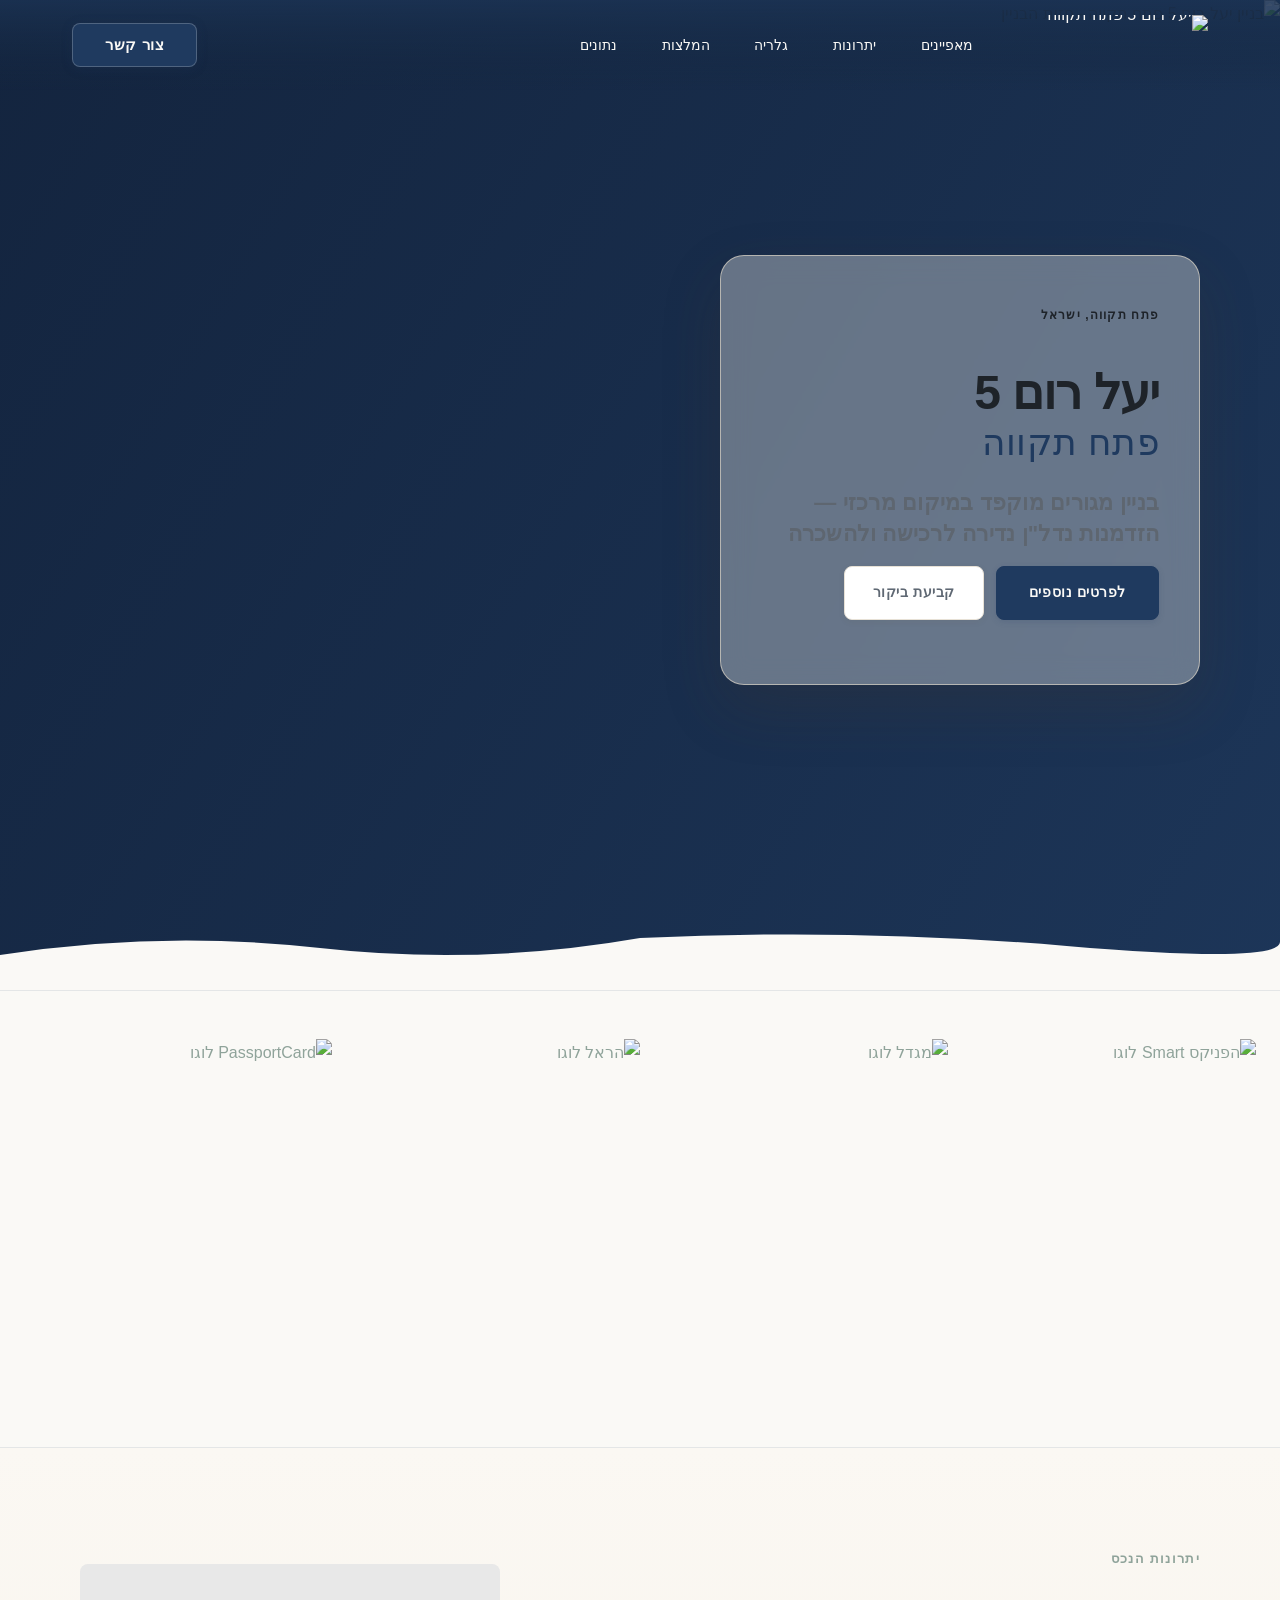
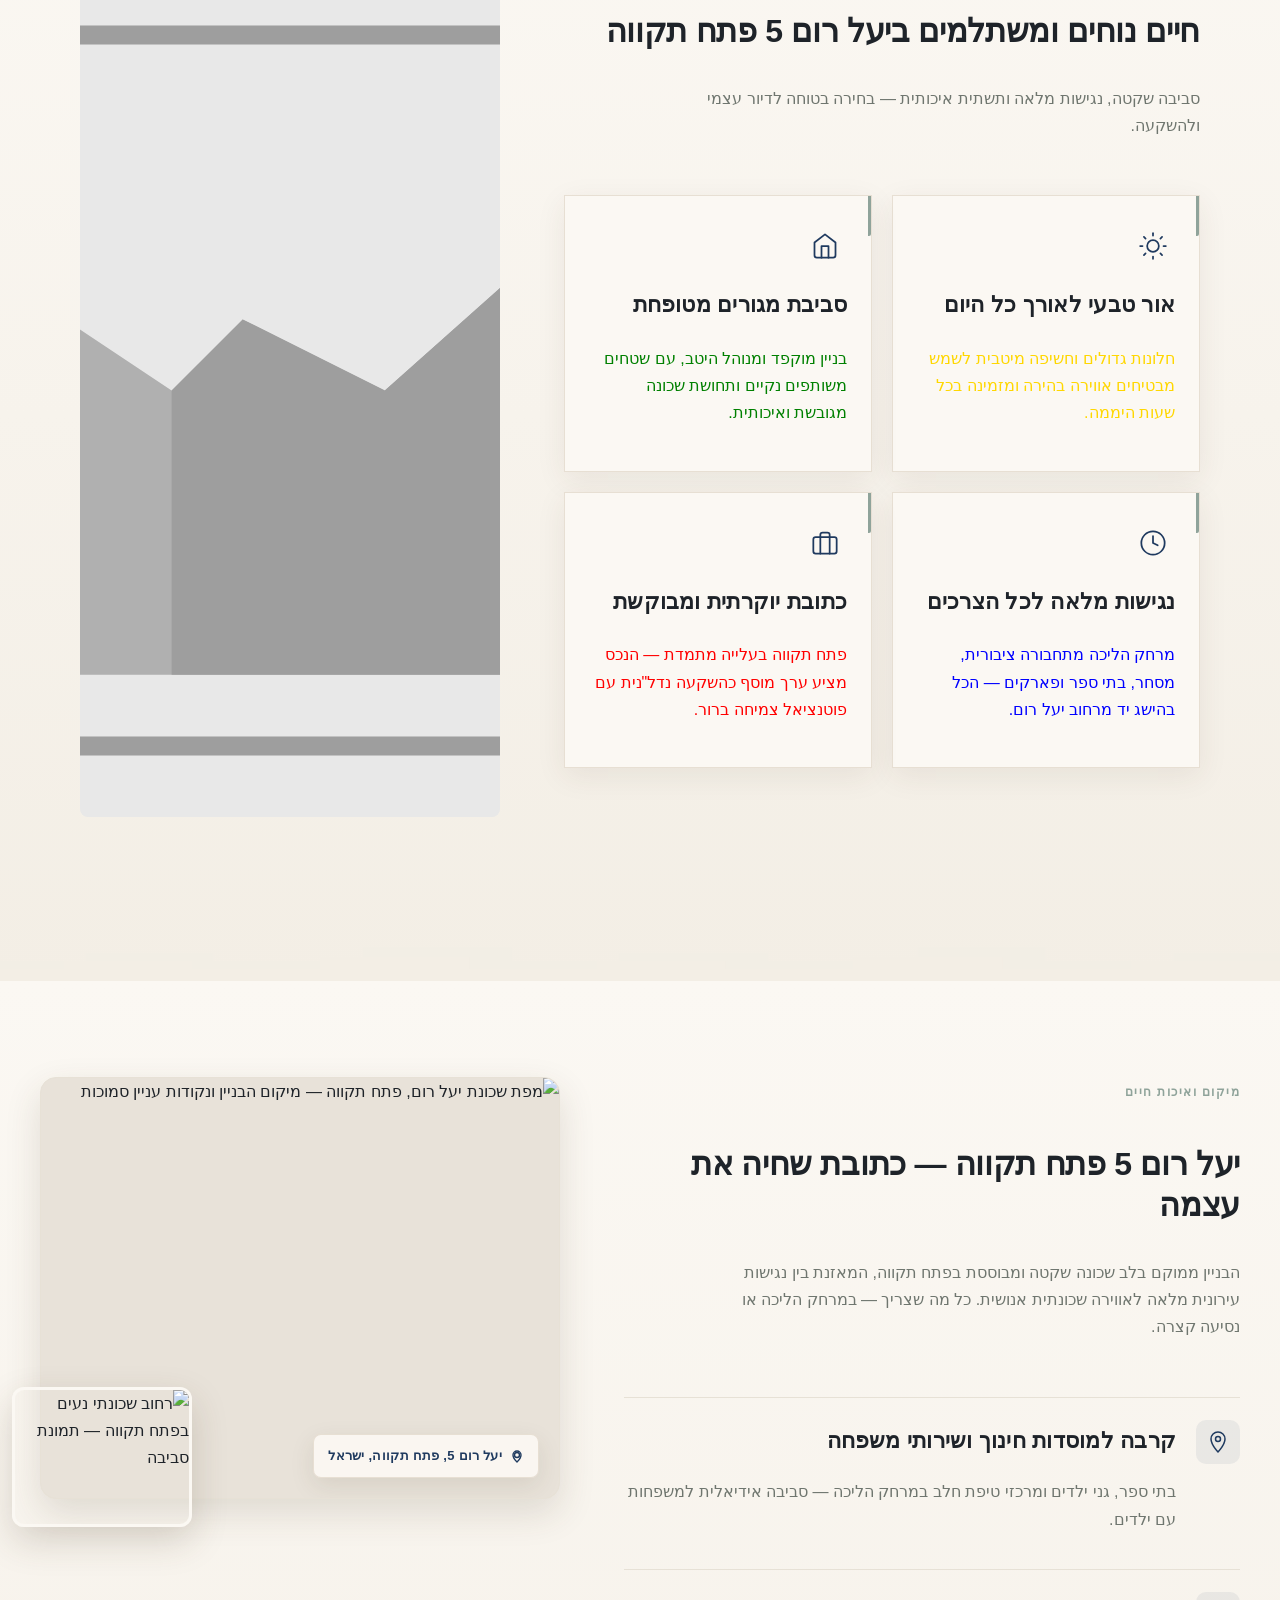
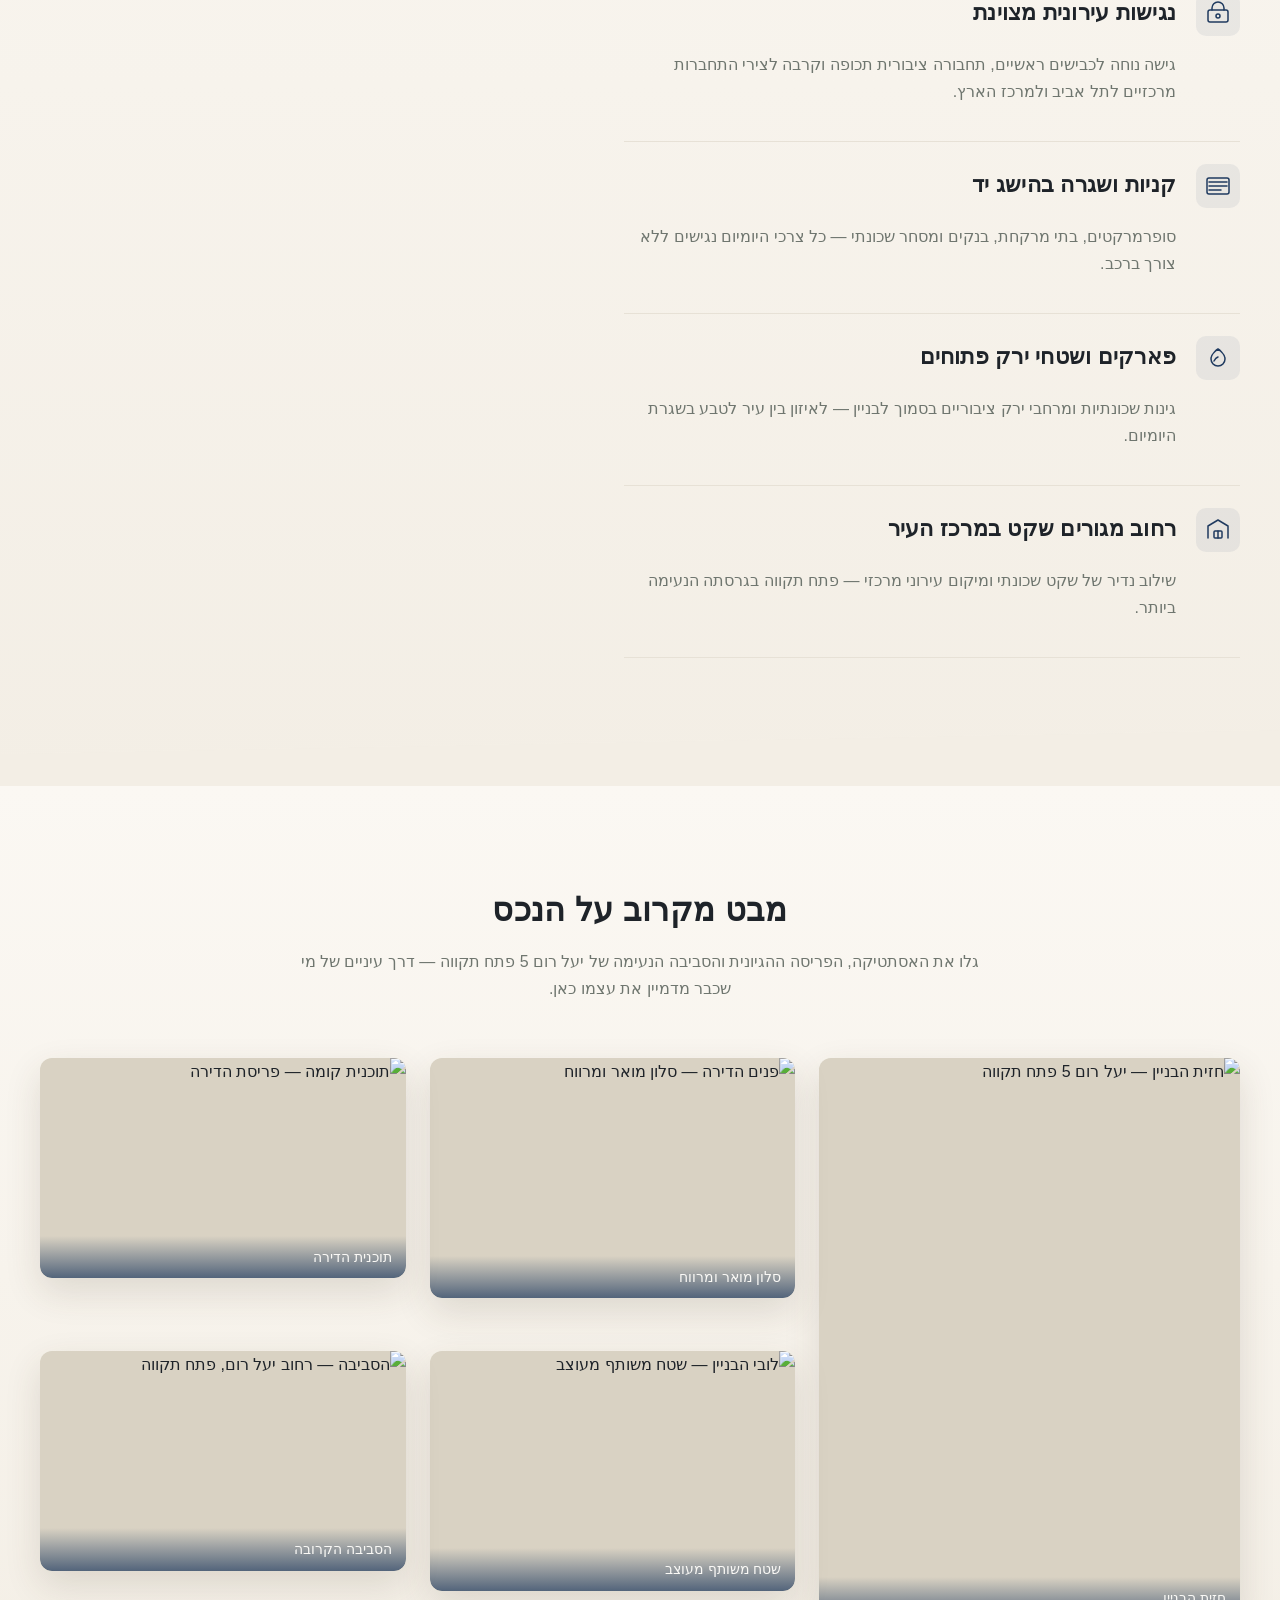
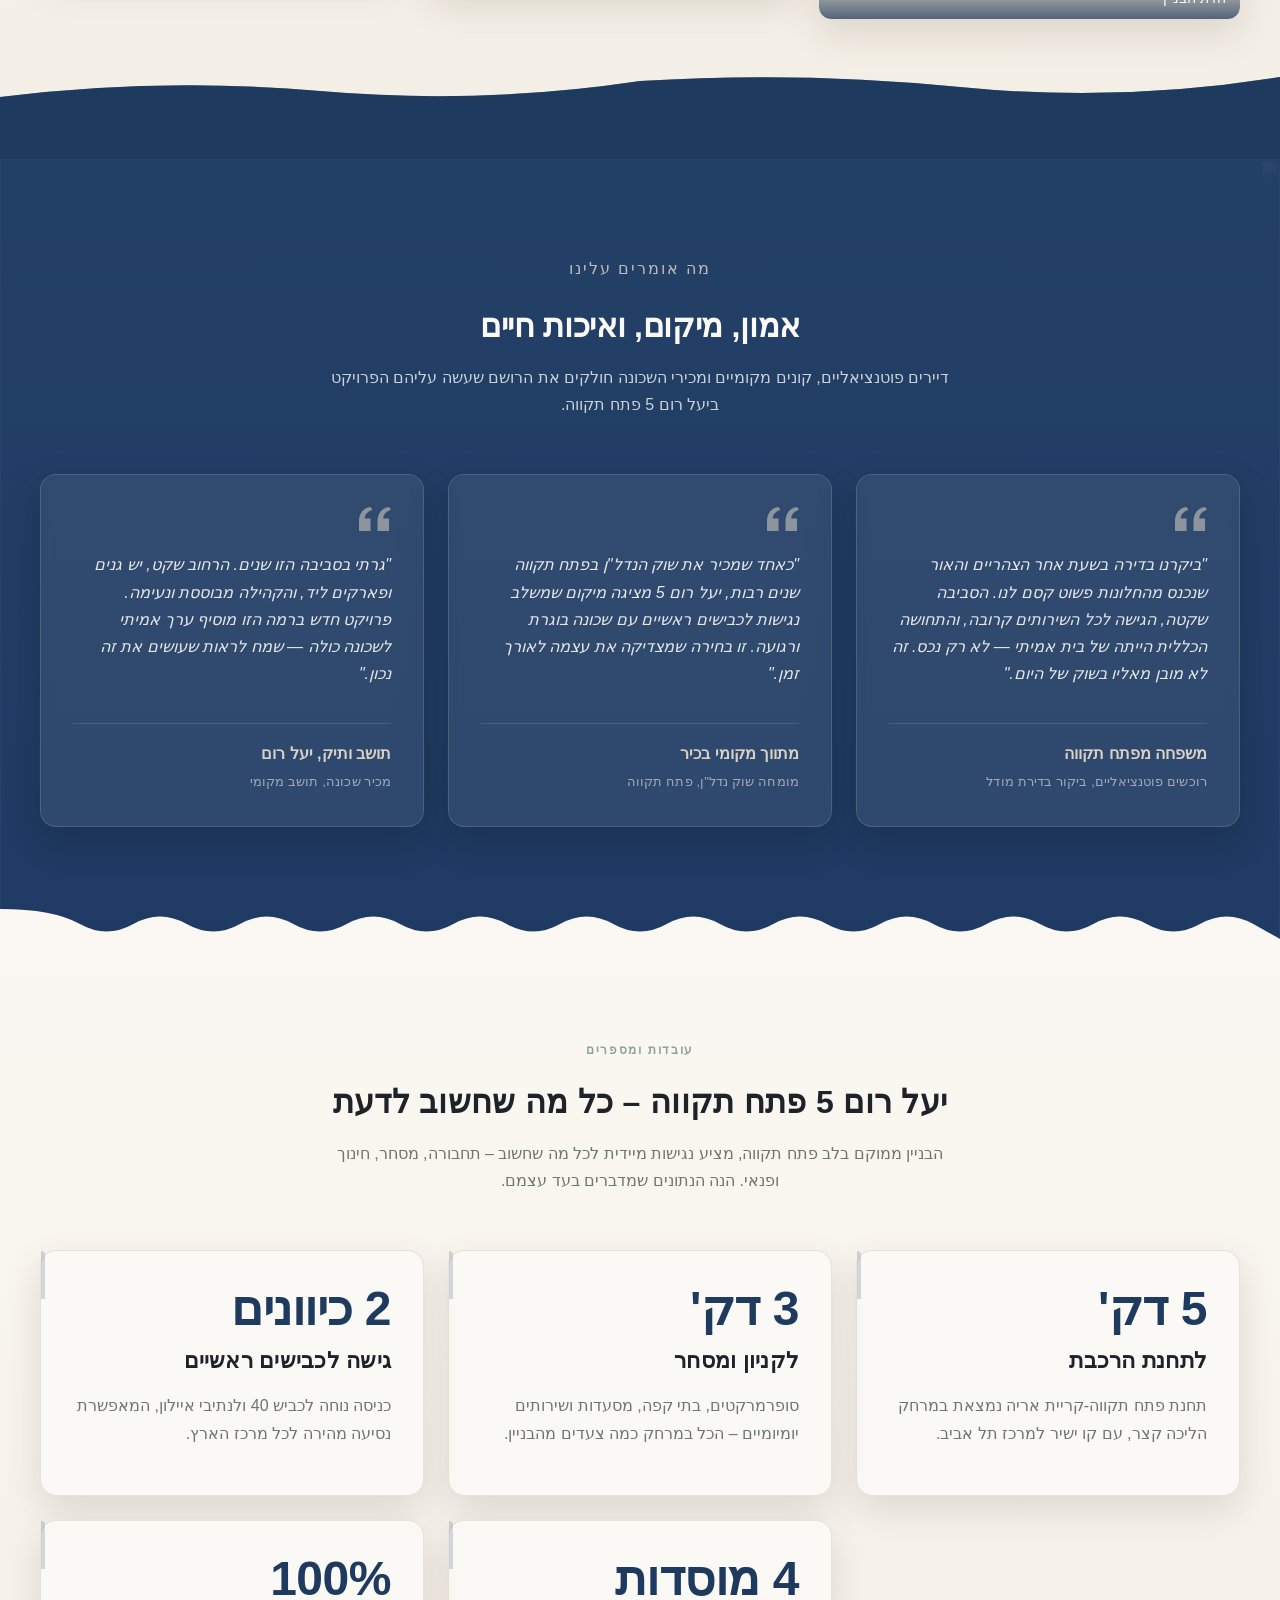
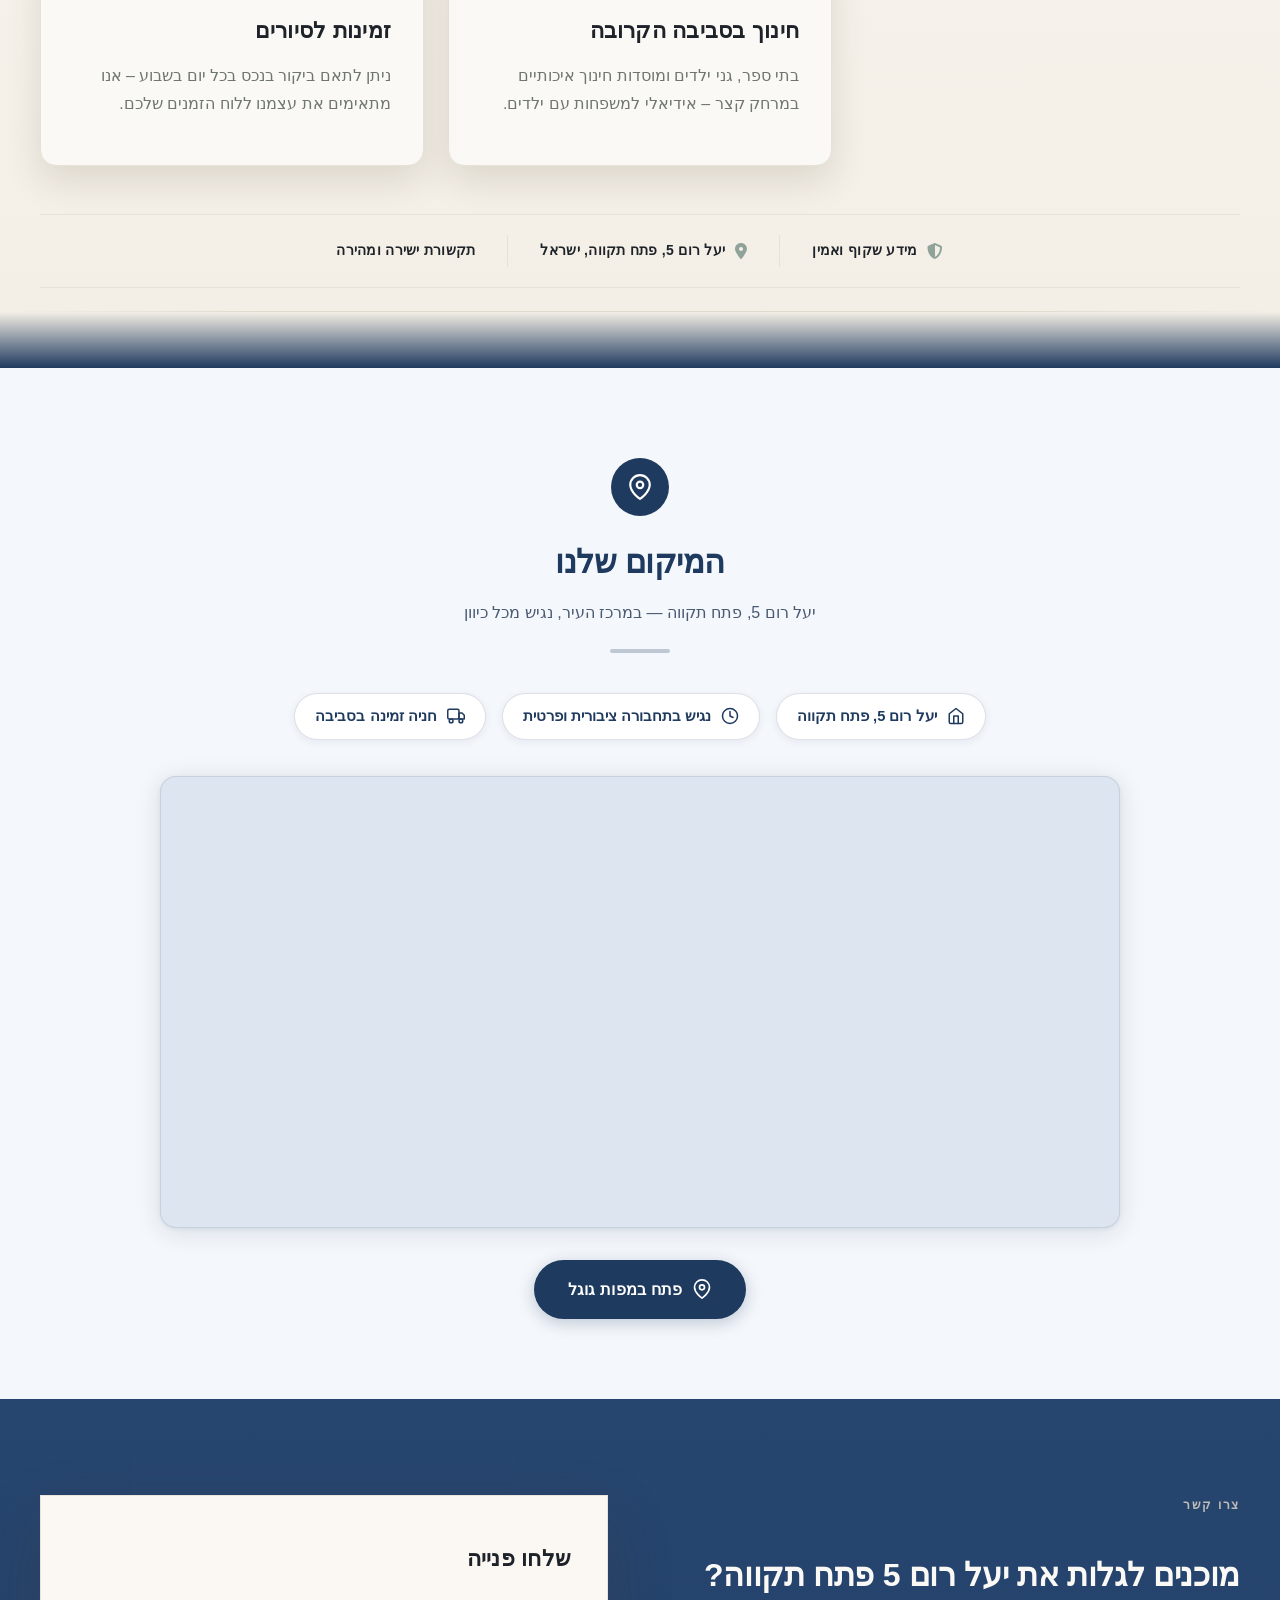
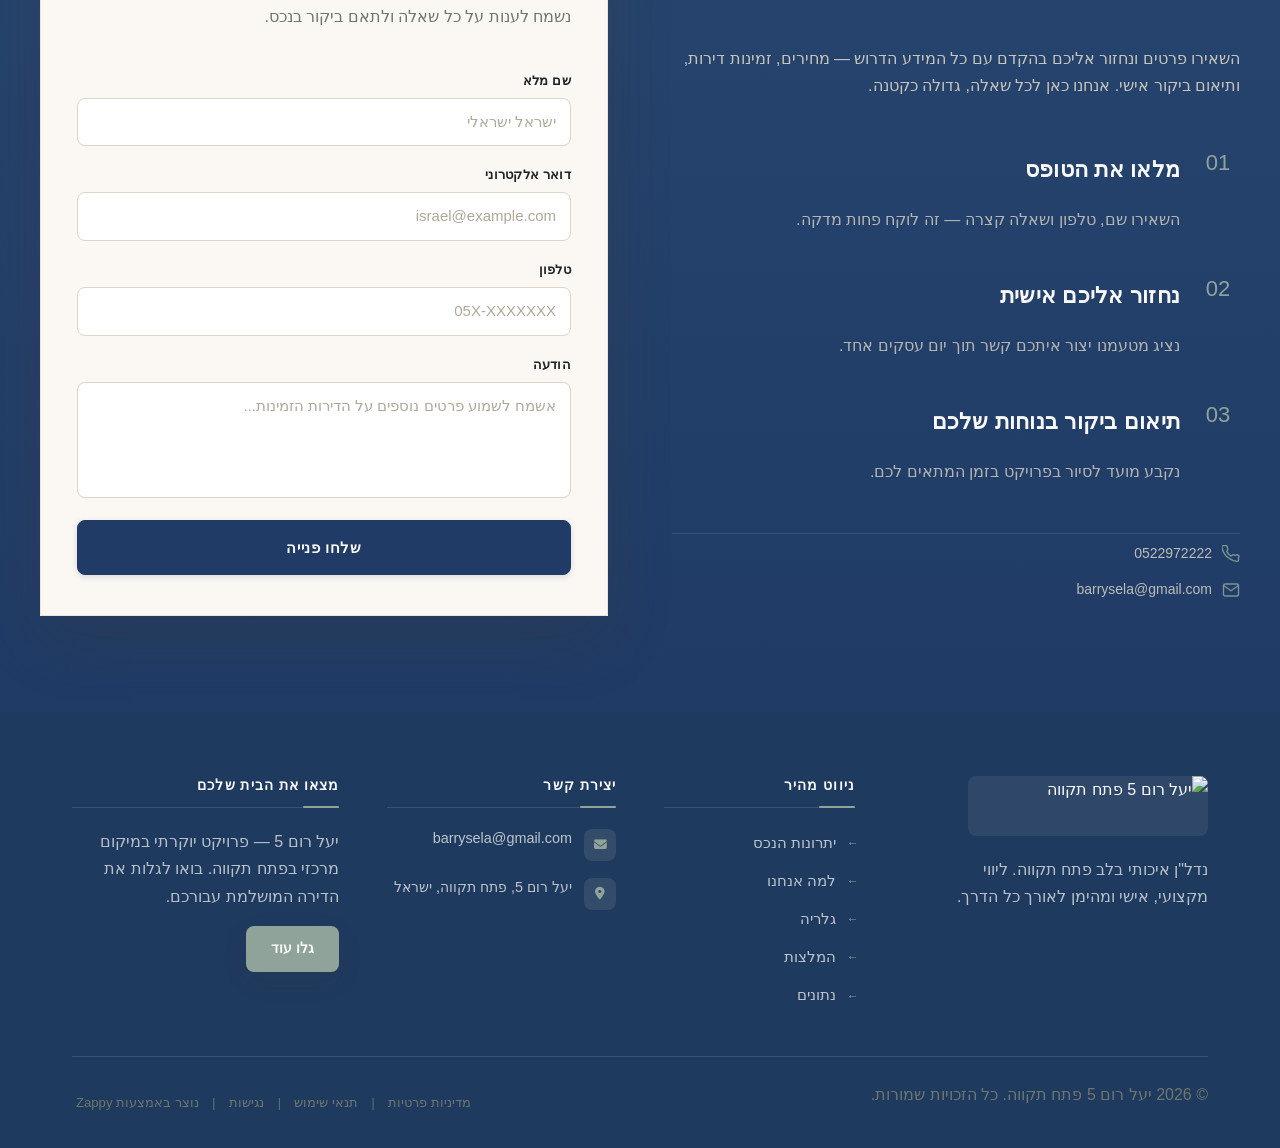
==== commit 3b9a99f0: "Background sync: Progressive GitHub Sync" ====
--- a/public/index.html
+++ b/public/index.html
@@ -393,12 +393,12 @@
     // Check if background is transparent or rgba with 0 alpha
     const isTransparent = bgColor === 'transparent' || 
                          bgColor === 'rgba(0, 0, 0, 0)' ||
-                         (bgColor.startsWith('rgba') &amp;&amp; bgColor.includes(', 0)'));
+                         (bgColor.startsWith('rgba') && bgColor.includes(', 0)'));
     
     if (isTransparent) {
       // Check for background-image or gradient
       const bgImage = computedStyle.backgroundImage;
-      if (bgImage &amp;&amp; bgImage !== 'none') {
+      if (bgImage && bgImage !== 'none') {
         console.log('[Navbar] Navbar has background image/gradient, using dark text');
         bgColor = 'rgb(240, 240, 240)'; // Assume light background
       } else {
@@ -411,7 +411,7 @@
     
     // Calculate luminance to determine if background is light or dark
     const rgb = bgColor.match(/\d+/g);
-    if (rgb &amp;&amp; rgb.length &gt;= 3) {
+    if (rgb && rgb.length >= 3) {
       const r = parseInt(rgb[0]);
       const g = parseInt(rgb[1]);
       const b = parseInt(rgb[2]);
@@ -547,7 +547,7 @@
       // ONLY apply inline positioning styles on mobile viewport
       // On desktop, the CSS handles hiding these buttons with display: none
       // Inline styles were breaking desktop layout by overriding CSS
-      const isMobileViewport = window.innerWidth &lt;= 768;
+      const isMobileViewport = window.innerWidth <= 768;
       
       if (mobileToggle) {
         // Icon sizing applies to all viewports for consistency
@@ -738,7 +738,7 @@
       phoneBtn.addEventListener('click', function() {
         // Get phone number from placeholder in page or use default
         const phoneLinks = document.querySelectorAll('a[href^="tel:"]');
-        const phoneNumber = phoneLinks.length &gt; 0 
+        const phoneNumber = phoneLinks.length > 0 
           ? phoneLinks[0].getAttribute('href').replace('tel:', '')
           : '0522972222';
         
@@ -755,7 +755,7 @@
     const handleWhatsAppVisibility = function() {
       const whatsappBtn = document.querySelector('.whatsapp-float');
       if (whatsappBtn) {
-        const isDesktop = window.innerWidth &gt;= 769;
+        const isDesktop = window.innerWidth >= 769;
         if (isDesktop) {
           whatsappBtn.style.setProperty('display', 'none', 'important');
           whatsappBtn.style.setProperty('visibility', 'hidden', 'important');
@@ -790,7 +790,7 @@
     <section id="hero" class="index-hero-section" data-layout-spec="בית-hero" dir="rtl" data-hero-type="fullscreen-scrim">
   <!-- Background Image Layer -->
   <div class="index-hero-bg">
-    <img data-hero-bg="true" data-placeholder="index-hero-image-1" data-context="Daytime architectural exterior photograph of a modern residential apartment building in Petah Tikva, Israel. Bright sunny day with clear blue sky, lush street trees, clean sidewalk with parked cars, warm sunlight casting soft shadows on the building facade. The building has contemporary Israeli residential architecture with balconies, stone cladding, and large windows. Street-level context showing a pleasant urban neighborhood. Wide-angle shot emphasizing the full building height and its surroundings." width="1200" height="800" src="/assets/site-index-hero-image-1-1774798389959-saiewd.webp?v=1774798389959" alt="בניין יעל רום 5 פתח תקווה - חזית הבניין">
+    <img data-hero-bg="true" data-placeholder="index-hero-image-1" data-context="Daytime architectural exterior photograph of a modern residential apartment building in Petah Tikva, Israel. Bright sunny day with clear blue sky, lush street trees, clean sidewalk with parked cars, warm sunlight casting soft shadows on the building facade. The building has contemporary Israeli residential architecture with balconies, stone cladding, and large windows. Street-level context showing a pleasant urban neighborhood. Wide-angle shot emphasizing the full building height and its surroundings." width="1200" height="800" src="/assets/site-index-hero-image-1-1774798389959-saiewd.webp?v=1774798389959" alt="בניין יעל רום 5 פתח תקווה - חזית הבניין" data-hero-background="true" data-element-type="image" data-element-id="img-1775881426944-ytbacktm5">
   </div>
 
   <!-- Scrim Overlay -->
@@ -800,18 +800,18 @@
   <div class="index-hero-container">
     <div class="index-hero-card" style="background: rgba(250, 249, 246, 0.35); backdrop-filter: blur(14px)">
       <!-- Location Label -->
-      <span class="index-hero-label">פתח תקווה, ישראל</span>
-
-      <!-- Main Headline -->
-      <h1 class="index-hero-title">יעל רום 5<br><br><br><br><br><br><br><br><br><br><br><br><br><br><br><br><br><br><br><br><br><br><br><br><br><br><br><br><br><br><br><br><span class="index-hero-title-sub">פתח תקווה</span></h1>
+      <p><span class="index-hero-label" ><font color="#1e2329">פתח תקווה, ישראל</font></span>
+
+      
+      </p><!-- Main Headline --><h1 class="index-hero-title" >יעל רום 5<br><span class="index-hero-title-sub">פתח תקווה</span></h1>
 
       <!-- Subtitle -->
       <h3 class="index-hero-subtitle">בניין מגורים מוקפד במיקום מרכזי — הזדמנות נדל"ן נדירה לרכישה ולהשכרה</h3>
 
       <!-- CTA Buttons -->
       <div class="index-hero-ctas">
-        <a href="#contact" class="index-hero-btn-primary">לפרטים נוספים</a>
-        <a href="#contact" class="index-hero-btn-secondary">קביעת ביקור</a>
+        <a href="#contact" class="index-hero-btn-primary" data-element-type="button" data-element-id="btn-1775881426942-w390s2amy" data-native-element="true">לפרטים נוספים</a>
+        <a href="#contact" class="index-hero-btn-secondary" data-element-type="button" data-element-id="btn-1775881426942-wfxw0fo48" data-native-element="true">קביעת ביקור</a>
       </div>
 
       <!-- Trust Line -->
@@ -822,12 +822,12 @@
   <!-- Bottom Divider -->
   <div class="index-hero-divider-wrapper">
     <svg data-no-icon-edit="true" aria-hidden="true" viewBox="0 0 1200 90" preserveAspectRatio="none" xmlns="http://www.w3.org/2000/svg">
-      <path d="M0,90 L0,55 Q150,30 300,48 T600,38 Q800,28 1000,46 T1200,42 L1200,90 Z" fill="#1F3A5F"></path>
+      <path d="M0,90 L0,55 Q150,30 300,48 T600,38 Q800,28 1000,46 T1200,42 L1200,90 Z" fill="#FAF9F6"></path>
     </svg>
   </div>
 </section>
 
-<section id="partners-section" class="partners-strip" aria-label="שותפים ומותגים" style="background-color: #1F3A5F; position: relative; overflow: hidden; --zappy-bg-color: #1F3A5F" data-zappy-bg-type="color" data-zappy-bg-color="#1F3A5F" data-zappy-bg-image="" data-zappy-bg-overlay-color="#000000" data-zappy-bg-overlay-opacity="30" data-zappy-bg-video-type="" data-zappy-bg-video-url="">
+<section id="partners-section" class="partners-strip" aria-label="שותפים ומותגים" style="background-color: #FAF9F6; position: relative; overflow: hidden; --zappy-bg-color: #FAF9F6" data-zappy-bg-type="color" data-zappy-bg-color="#FAF9F6" data-zappy-bg-image="" data-zappy-bg-overlay-color="#000000" data-zappy-bg-overlay-opacity="30" data-zappy-bg-video-type="" data-zappy-bg-video-url="">
   <div class="partners-strip__container">
     <ul class="partners-strip__list" role="list">
 
--- a/styles.css
+++ b/styles.css
@@ -5311,7 +5311,7 @@
 }
 
 #partners-section .partners-strip__link {
-  background-color: rgb(247, 248, 250) !important;
+  background-color: transparent !important;
   box-shadow: none !important;
   border: none !important;
   padding: 8px 16px !important;
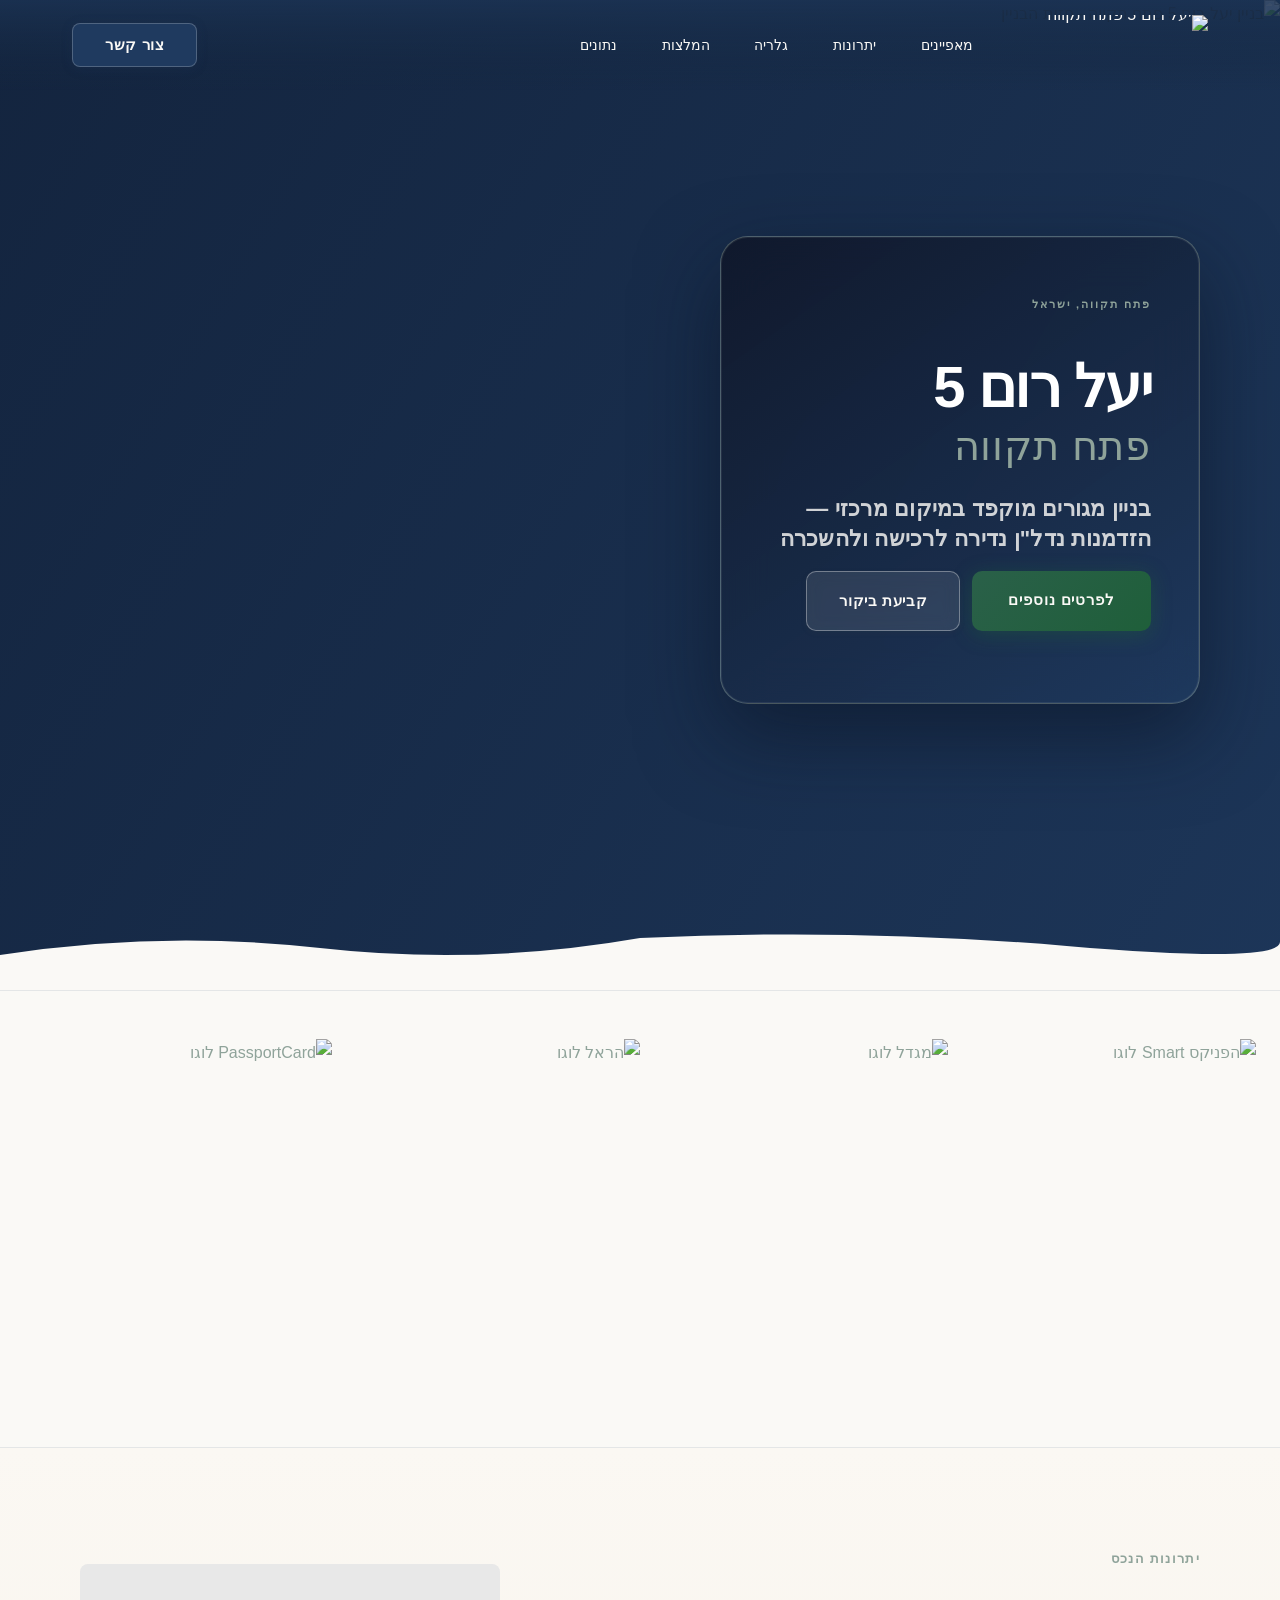
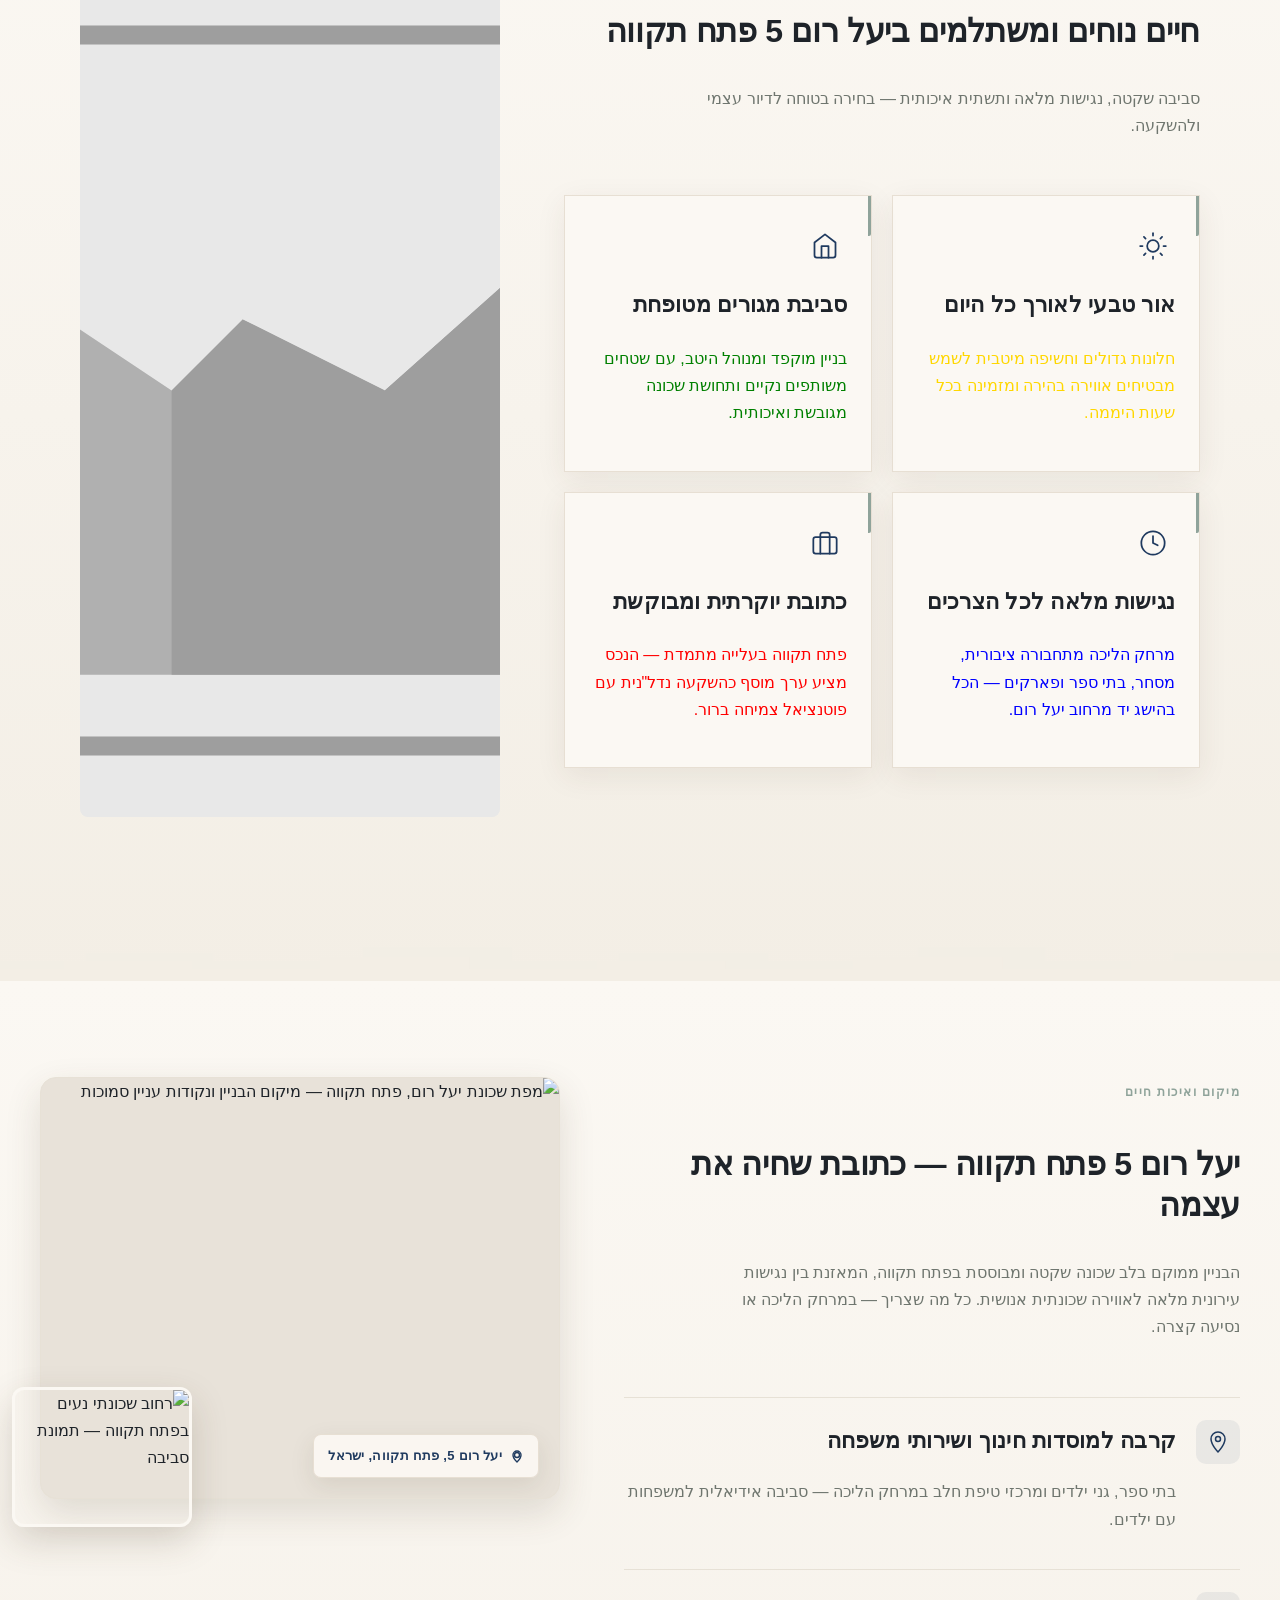
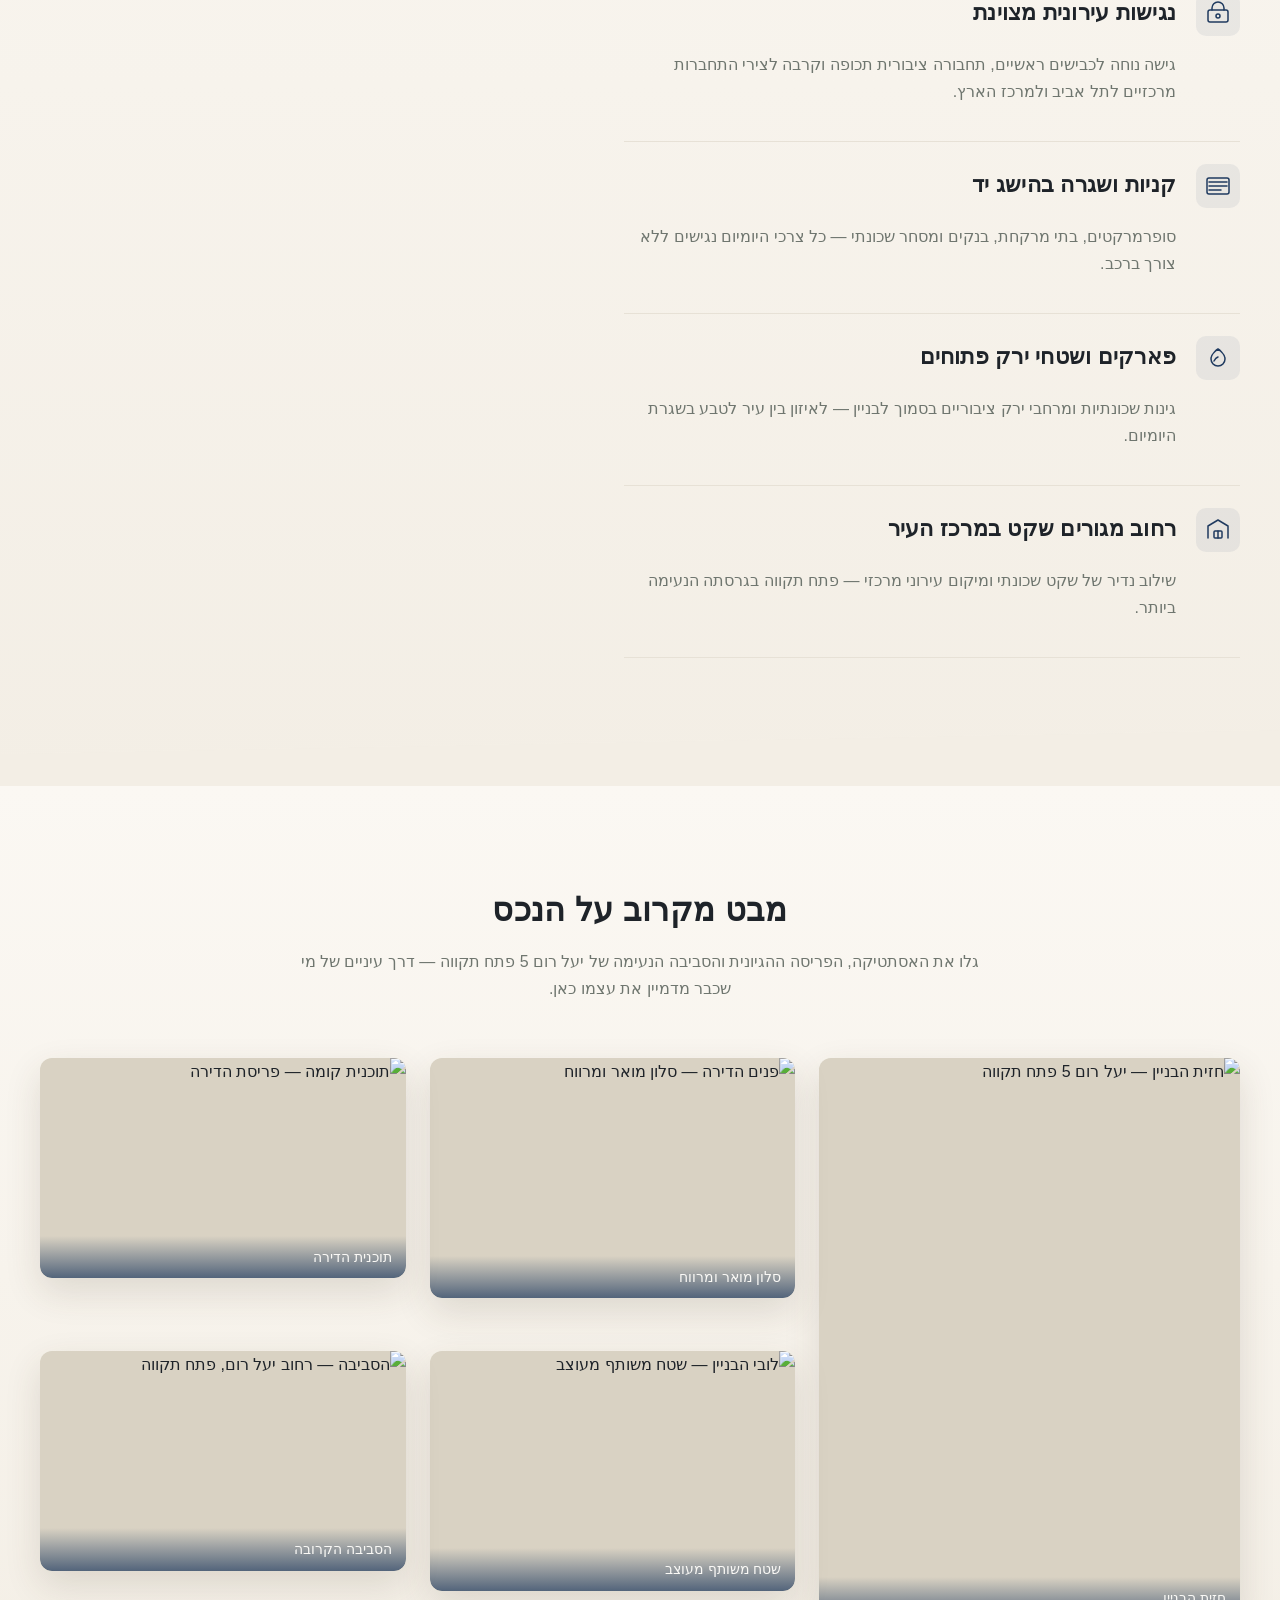
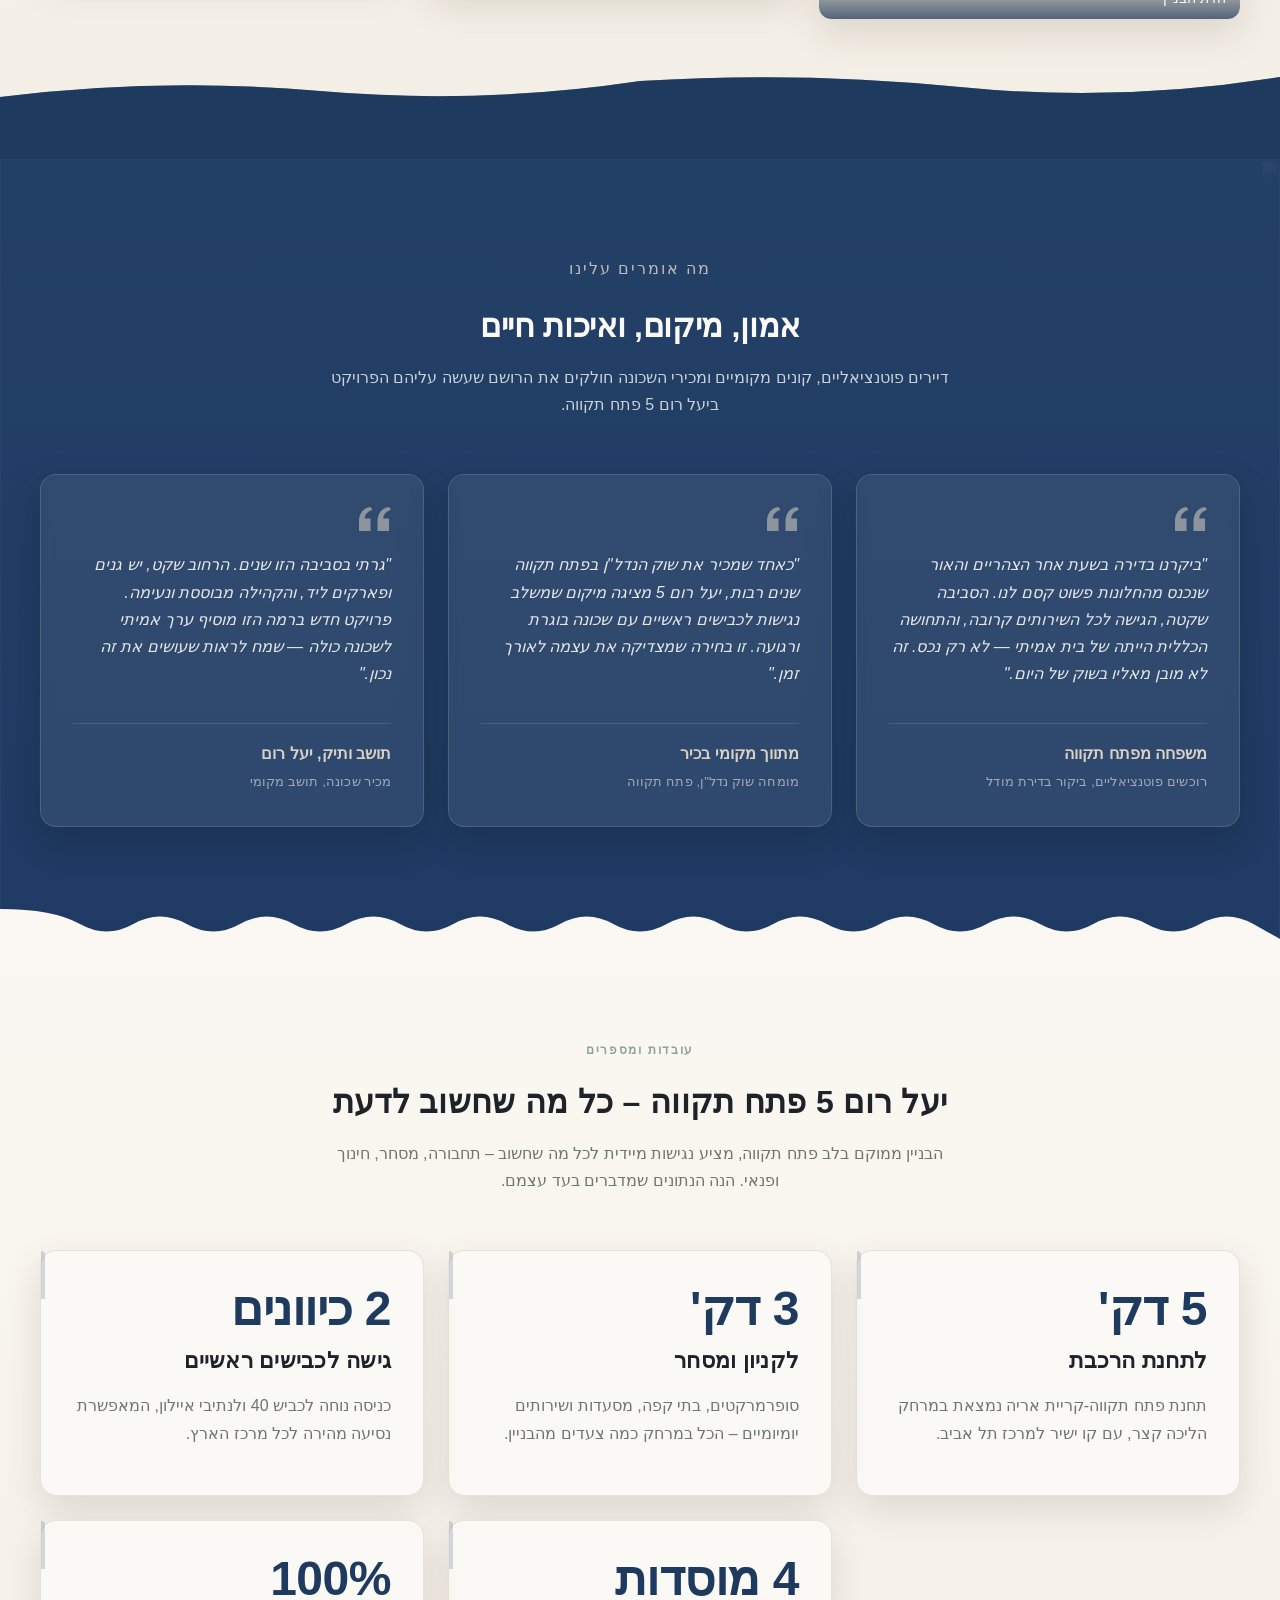
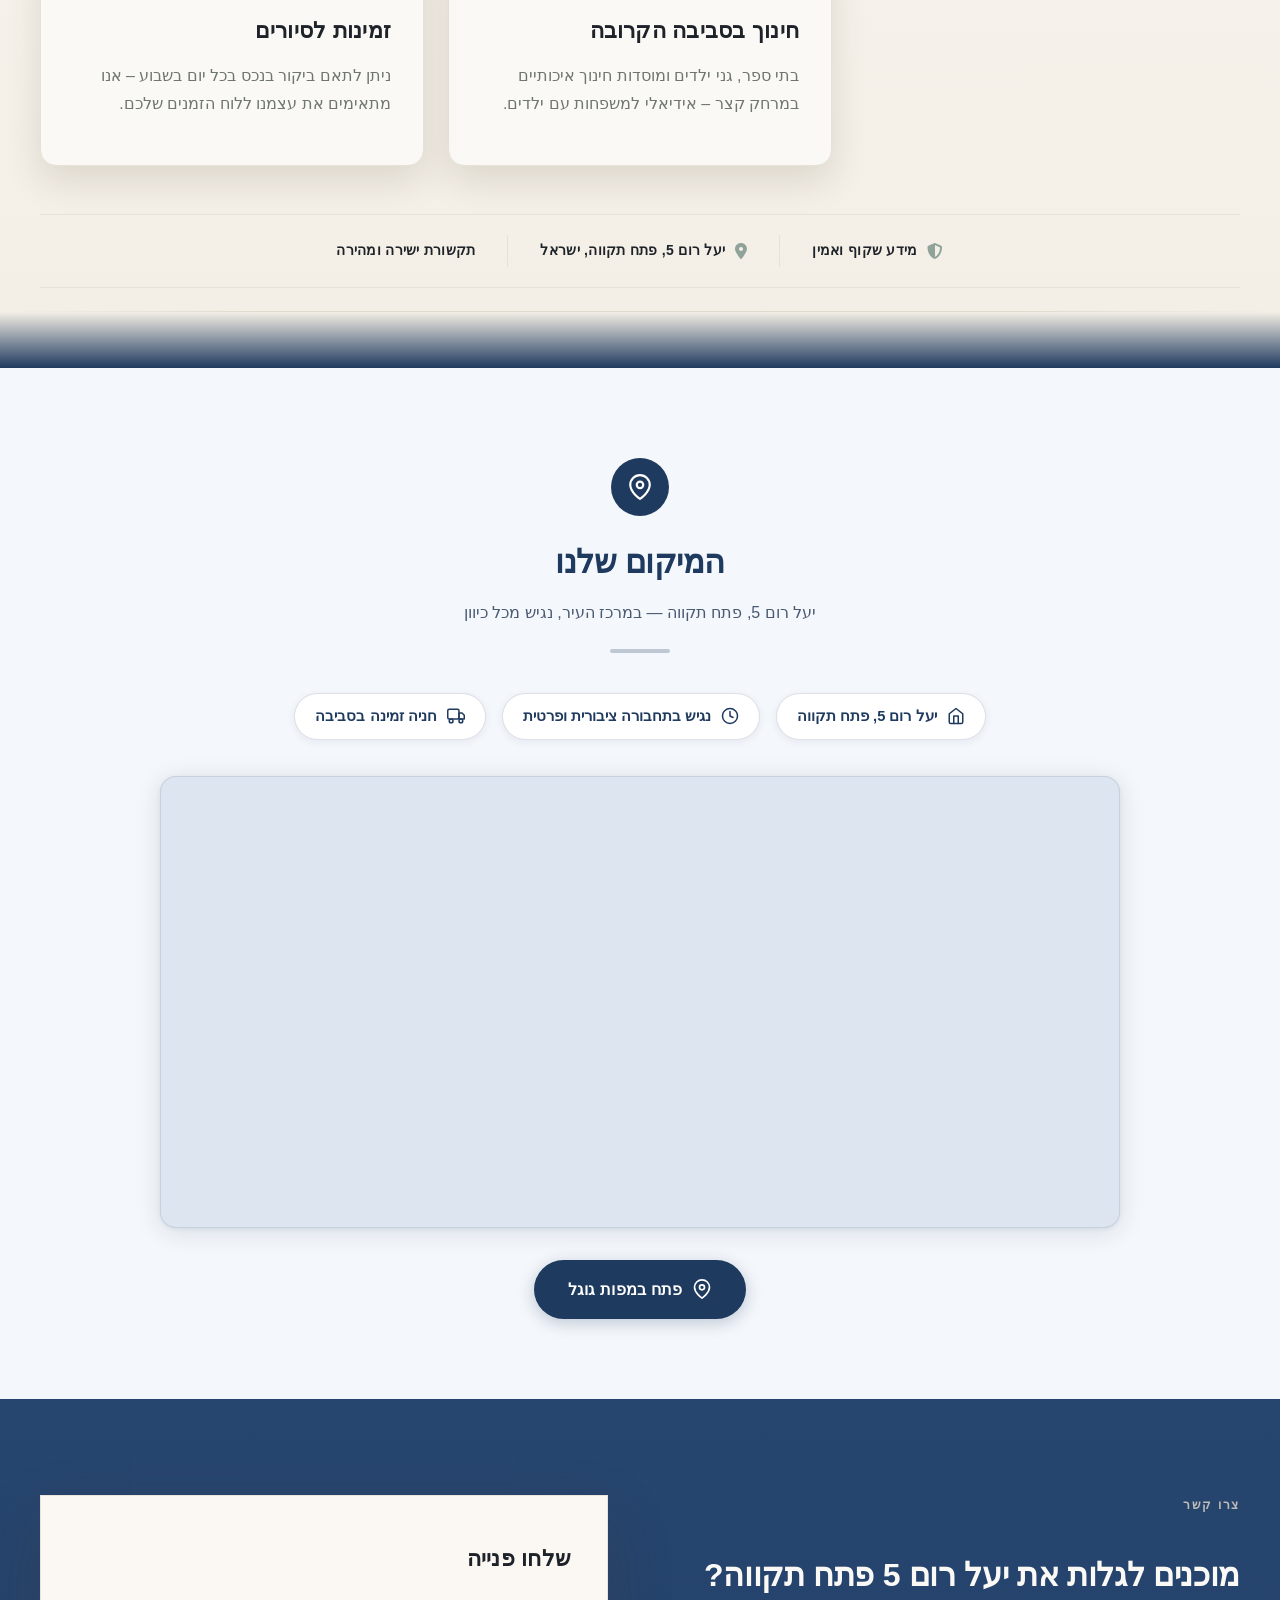
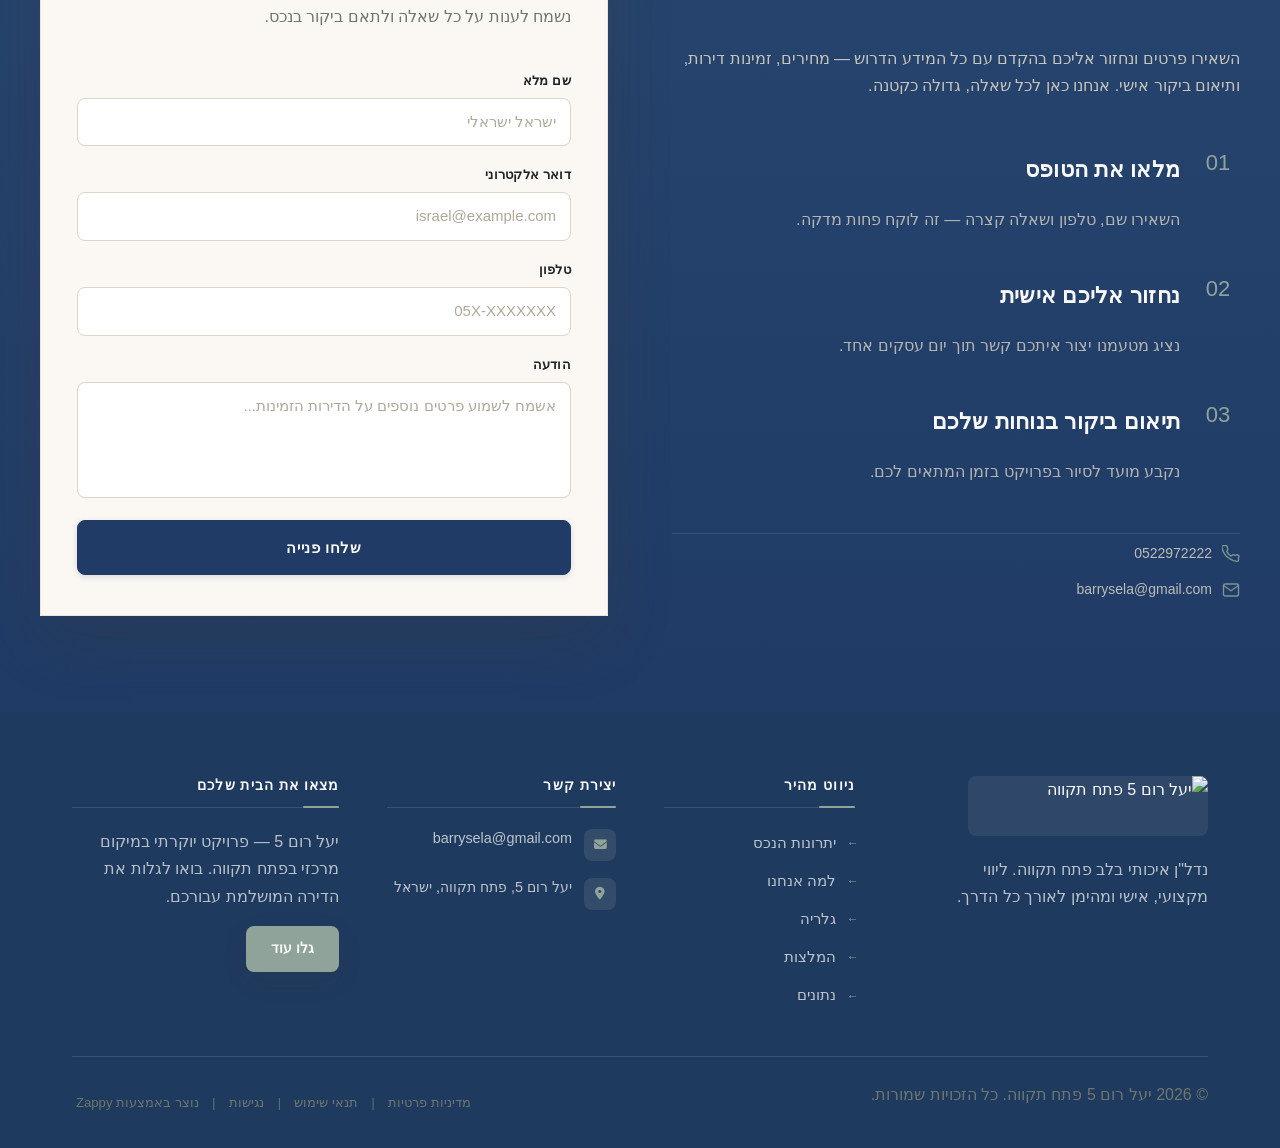
==== commit 19512892: "Background sync: Progressive GitHub Sync" ====
--- a/public/index.html
+++ b/public/index.html
@@ -798,9 +798,9 @@
 
   <!-- Content Card -->
   <div class="index-hero-container">
-    <div class="index-hero-card" style="background: rgba(250, 249, 246, 0.35); backdrop-filter: blur(14px)">
+    <div class="index-hero-card" style="background: linear-gradient(145deg, rgba(15, 22, 40, 0.88) 0%, rgba(31, 58, 95, 0.82) 100%); backdrop-filter: blur(24px); border: 1px solid rgba(143, 163, 154, 0.45); border-radius: 28px; padding: 52px 48px 44px; box-shadow: 0 32px 80px rgba(10, 18, 35, 0.55), inset 0 0 0 1px rgba(255,255,255,0.07)">
       <!-- Location Label -->
-      <p><span class="index-hero-label" ><font color="#1e2329">פתח תקווה, ישראל</font></span>
+      <p><span class="index-hero-label" >פתח תקווה, ישראל</span>
 
       
       </p><!-- Main Headline --><h1 class="index-hero-title" >יעל רום 5<br><span class="index-hero-title-sub">פתח תקווה</span></h1>
@@ -1048,7 +1048,7 @@
     <!-- END column: map + peeking photo tile -->
     <div class="index-benefits-visual">
       <div class="index-benefits-map-card">
-        <img data-placeholder="index-benefits-image-1" data-context="A polished, brochure-style illustrated map of the Petah Tikva neighborhood around Yael Rom Street. Clean minimal cartographic style with soft warm tones, showing nearby streets, parks, schools, and landmarks. Navy pins mark key points of interest. The style is premium real-estate marketing — not a screenshot of Google Maps but a refined, curated neighborhood overview." width="560" height="460" src="/assets/site-index-benefits-image-1.webp" alt="מפת שכונת יעל רום, פתח תקווה — מיקום הבניין ונקודות עניין סמוכות" class="index-benefits-map-img" data-element-type="image" data-element-id="img-1775835466115-kaax5vdwr" >
+        <img data-placeholder="index-benefits-image-1" data-context="A polished, brochure-style illustrated map of the Petah Tikva neighborhood around Yael Rom Street. Clean minimal cartographic style with soft warm tones, showing nearby streets, parks, schools, and landmarks. Navy pins mark key points of interest. The style is premium real-estate marketing — not a screenshot of Google Maps but a refined, curated neighborhood overview." width="560" height="460" src="/assets/site-index-benefits-image-1-grayscale-1775882288482-a3rh2l.webp?v=1775882288482" alt="מפת שכונת יעל רום, פתח תקווה — מיקום הבניין ונקודות עניין סמוכות" class="index-benefits-map-img" data-element-type="image" data-element-id="img-1775835466115-kaax5vdwr" >
         <div class="index-benefits-map-badge">
           <svg data-element-type="icon" data-icon-type="svg" width="14" height="14" viewBox="0 0 14 14" fill="none" xmlns="http://www.w3.org/2000/svg" aria-hidden="true">
             <circle cx="7" cy="6" r="2.5" stroke="currentColor" stroke-width="1.4"></circle>
--- a/styles.css
+++ b/styles.css
@@ -2409,48 +2409,45 @@
   margin-top: 40px;
 }
 
-/* Location Label */
 .index-hero-section .index-hero-label {
   display: inline-block;
   font-family: 'Rubik', sans-serif;
-  font-size: 12px;
+  font-size: 11px;
   font-weight: 600;
-  letter-spacing: 0.1em;
+  letter-spacing: 0.18em;
   text-transform: uppercase;
-  color: var(--accent);
+  color: #8FA39A;
   text-align: right;
   margin-bottom: 14px;
   padding-inline-start: 0;
 }
 
-/* Main Title */
 .index-hero-section .index-hero-title {
   font-family: 'Rubik', sans-serif;
-  font-size: 52px;
-  font-weight: 400;
-  letter-spacing: -0.02em;
+  font-size: 58px;
+  font-weight: 700;
+  letter-spacing: -0.03em;
   line-height: 1.1;
-  color: var(--text-dark);
+  color: #FFFFFF;
   text-align: right;
   margin: 0 0 6px 0;
 }
 
 .index-hero-section .index-hero-title-sub {
   font-family: 'Rubik', sans-serif;
-  font-size: 36px;
+  font-size: 40px;
   font-weight: 300;
-  letter-spacing: 0.01em;
-  color: var(--primary);
+  letter-spacing: 0.02em;
+  color: #8FA39A;
   display: block;
 }
 
-/* Subtitle */
 .index-hero-section .index-hero-subtitle {
   font-family: 'Rubik', sans-serif;
-  font-size: 16px;
+  font-size: 17px;
   font-weight: 400;
-  line-height: 1.7;
-  color: #5E6670;
+  line-height: 1.75;
+  color: rgba(250, 249, 246, 0.78);
   text-align: right;
   margin: 18px 0 28px 0;
 }
@@ -2465,54 +2462,53 @@
   justify-content: flex-start;
 }
 
-/* Primary CTA */
 .index-hero-section .index-hero-btn-primary {
   display: inline-block;
-  background: var(--primary);
+  background: linear-gradient(135deg, #2a6049 0%, #1F5F3A 100%);
   color: var(--text-light);
   font-family: 'Rubik', sans-serif;
-  font-size: 14px;
+  font-size: 15px;
+  font-weight: 600;
+  letter-spacing: 0.06em;
+  text-decoration: none;
+  padding: 16px 36px;
+  border-radius: 10px;
+  border: none;
+  box-shadow: 0 4px 20px rgba(31, 95, 58, 0.45);
+  transition: all 0.25s ease;
+  white-space: nowrap;
+}
+
+.index-hero-section .index-hero-btn-primary:hover {
+  background: linear-gradient(135deg, #337055 0%, #2a6049 100%);
+  border-color: #162d4a;
+  box-shadow: 0 12px 36px rgba(31, 95, 58, 0.55);
+  transform: translateY(-3px);
+}
+
+.index-hero-section .index-hero-btn-secondary {
+  display: inline-block;
+  background: rgba(255, 255, 255, 0.1);
+  color: #FAF9F6;
+  font-family: 'Rubik', sans-serif;
+  font-size: 15px;
   font-weight: 600;
   letter-spacing: 0.04em;
   text-decoration: none;
-  padding: 14px 32px;
-  border-radius: 8px;
-  border: 1px solid var(--primary);
-  box-shadow: 0 2px 6px rgba(31, 59, 102, 0.16);
-  transition: all 0.25s ease;
-  white-space: nowrap;
-}
-
-.index-hero-section .index-hero-btn-primary:hover {
-  background: #162d4a;
-  border-color: #162d4a;
-  box-shadow: 0 18px 42px rgba(31, 59, 102, 0.22);
-  transform: translateY(-2px);
-}
-
-/* Secondary CTA */
-.index-hero-section .index-hero-btn-secondary {
-  display: inline-block;
-  background: #FFFFFF;
-  color: #5F6873;
-  font-family: 'Rubik', sans-serif;
-  font-size: 14px;
-  font-weight: 600;
-  letter-spacing: 0.04em;
-  text-decoration: none;
-  padding: 14px 28px;
-  border-radius: 8px;
-  border: 1px solid var(--border-light);
+  padding: 16px 32px;
+  border-radius: 10px;
+  border: 1px solid rgba(250, 249, 246, 0.35);
   box-shadow: 0 2px 6px rgba(86, 74, 54, 0.08);
   transition: all 0.25s ease;
   white-space: nowrap;
+  backdrop-filter: blur(8px);
 }
 
 .index-hero-section .index-hero-btn-secondary:hover {
-  background: var(--secondary);
-  border-color: #c5bba8;
-  box-shadow: 0 8px 24px rgba(73, 55, 33, 0.10);
-  transform: translateY(-2px);
+  background: rgba(255, 255, 255, 0.18);
+  border-color: rgba(250, 249, 246, 0.6);
+  box-shadow: 0 8px 24px rgba(0,0,0,0.2);
+  transform: translateY(-3px);
 }
 
 /* Trust Line */
@@ -5642,6 +5638,26 @@
   }
 }
 
+.index-hero-section .index-hero-card .index-hero-label font,
+.index-hero-section .index-hero-card .index-hero-label {
+  color: #8FA39A !important;
+}
+
+.index-hero-section .index-hero-card .index-hero-title {
+  color: #FFFFFF !important;
+  font-size: 58px !important;
+  font-weight: 700 !important;
+}
+
+.index-hero-section .index-hero-card .index-hero-title-sub {
+  color: #8FA39A !important;
+  font-size: 40px !important;
+}
+
+.index-hero-section .index-hero-card .index-hero-subtitle {
+  color: rgba(250, 249, 246, 0.82) !important;
+}
+
 /* ========== RTL MOBILE NAVBAR FIX (zappy-rtl-mobile-fix) ========== */
 /* High-specificity rules to ensure RTL positioning wins over any [lang="en"] conflicts */
 /* For RTL sites: hamburger on RIGHT, phone on LEFT (mirror of LTR layout) */
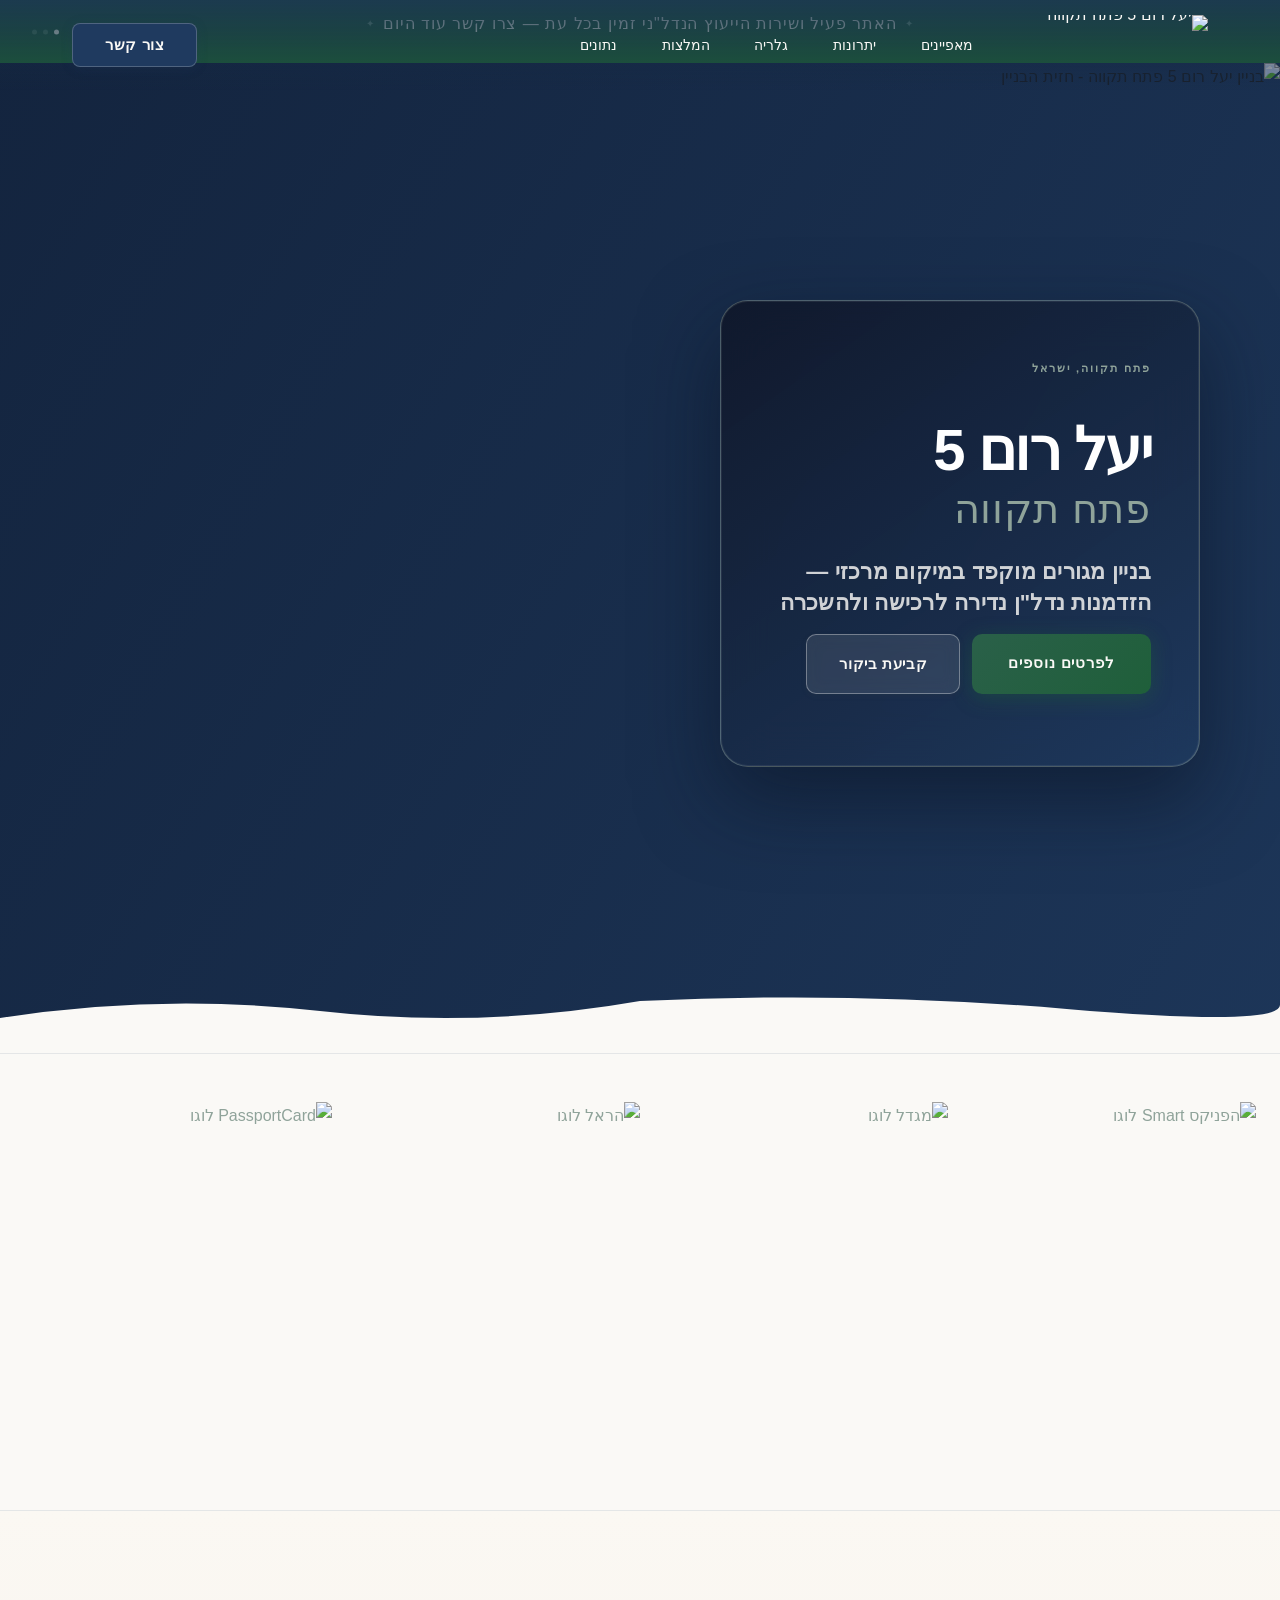
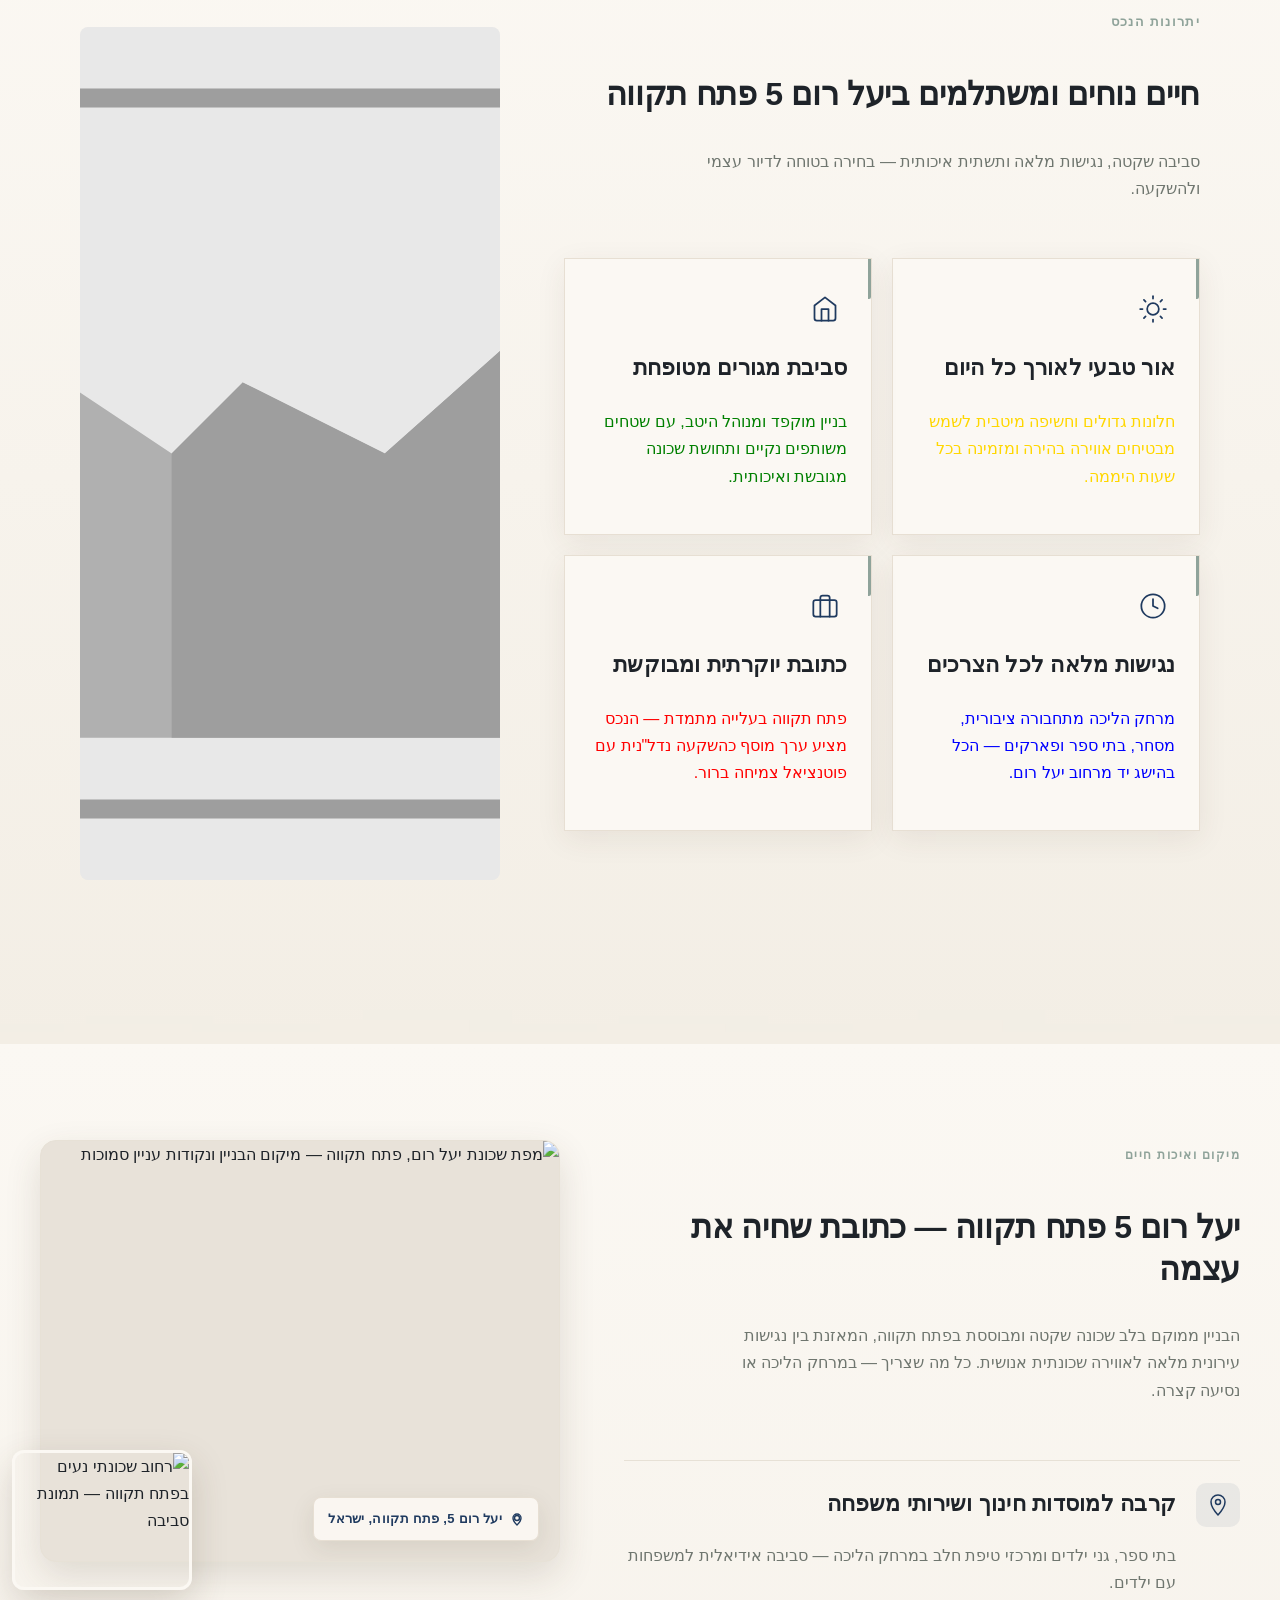
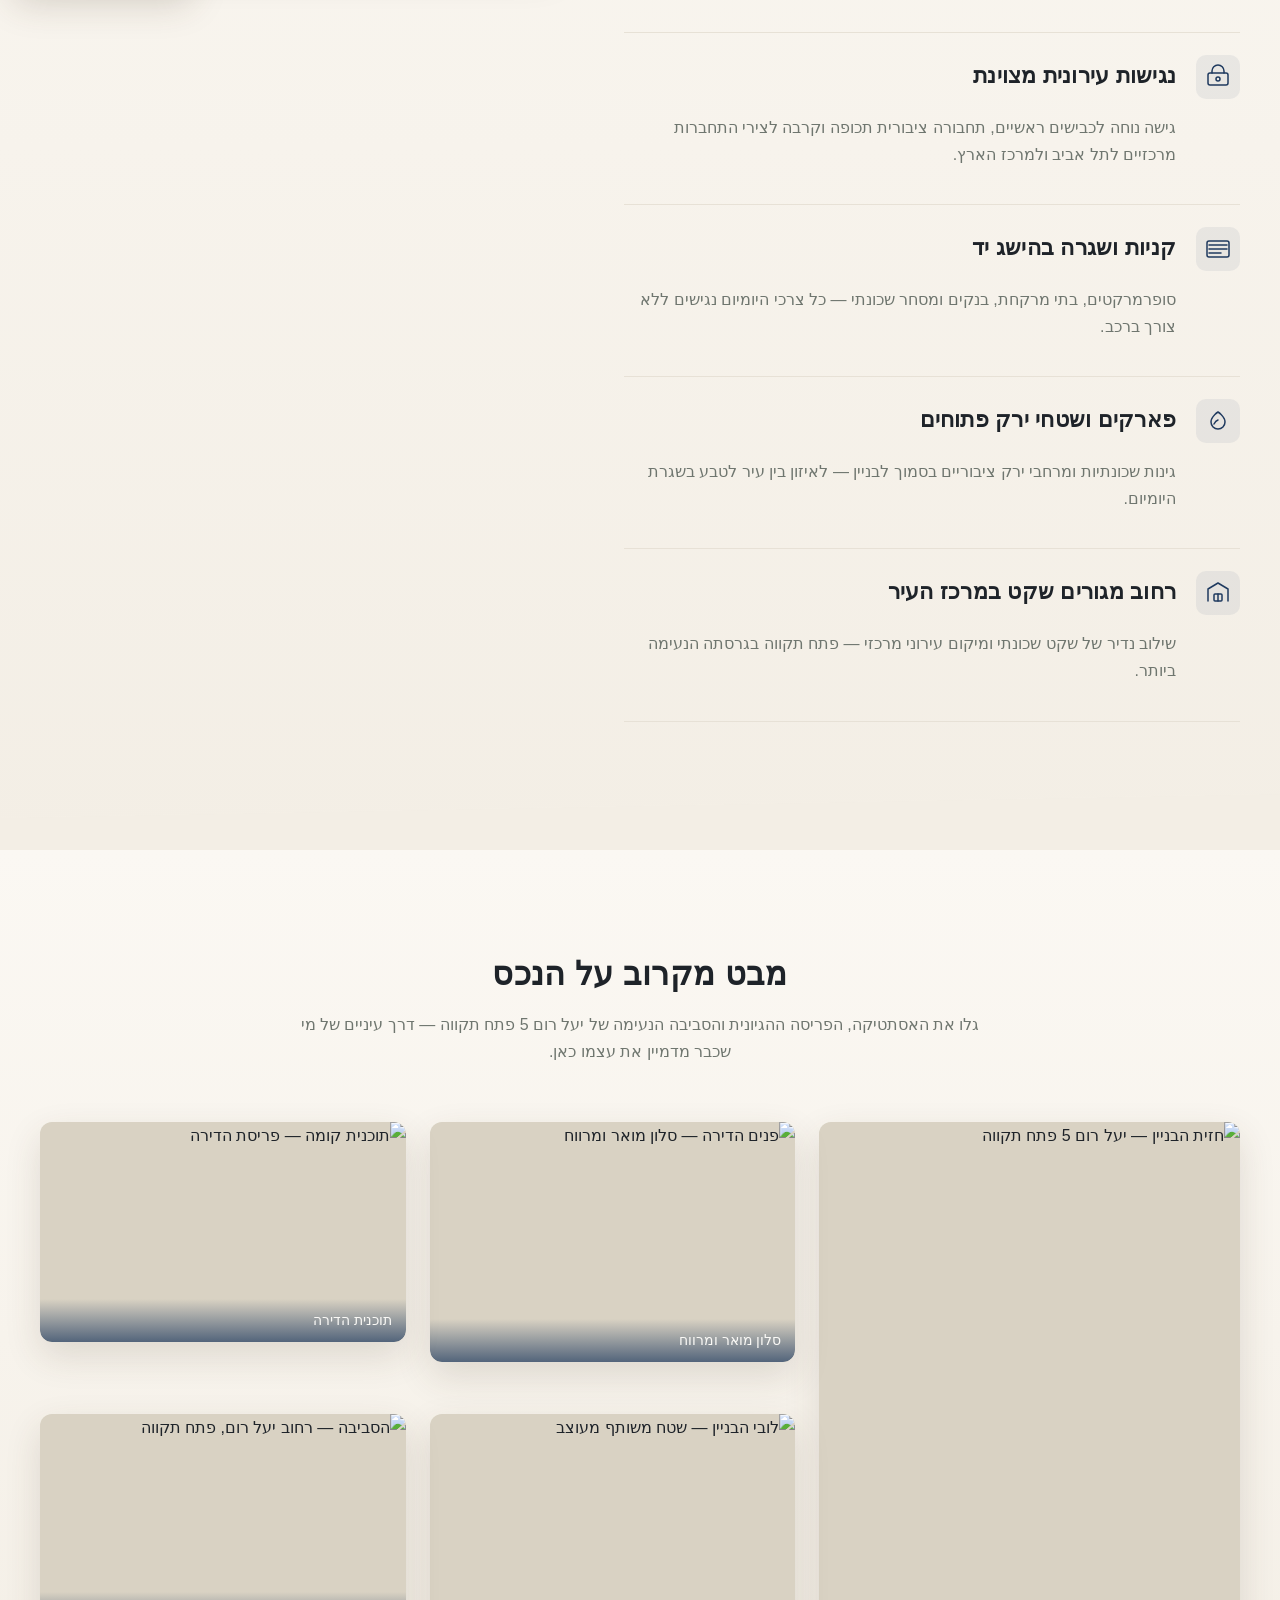
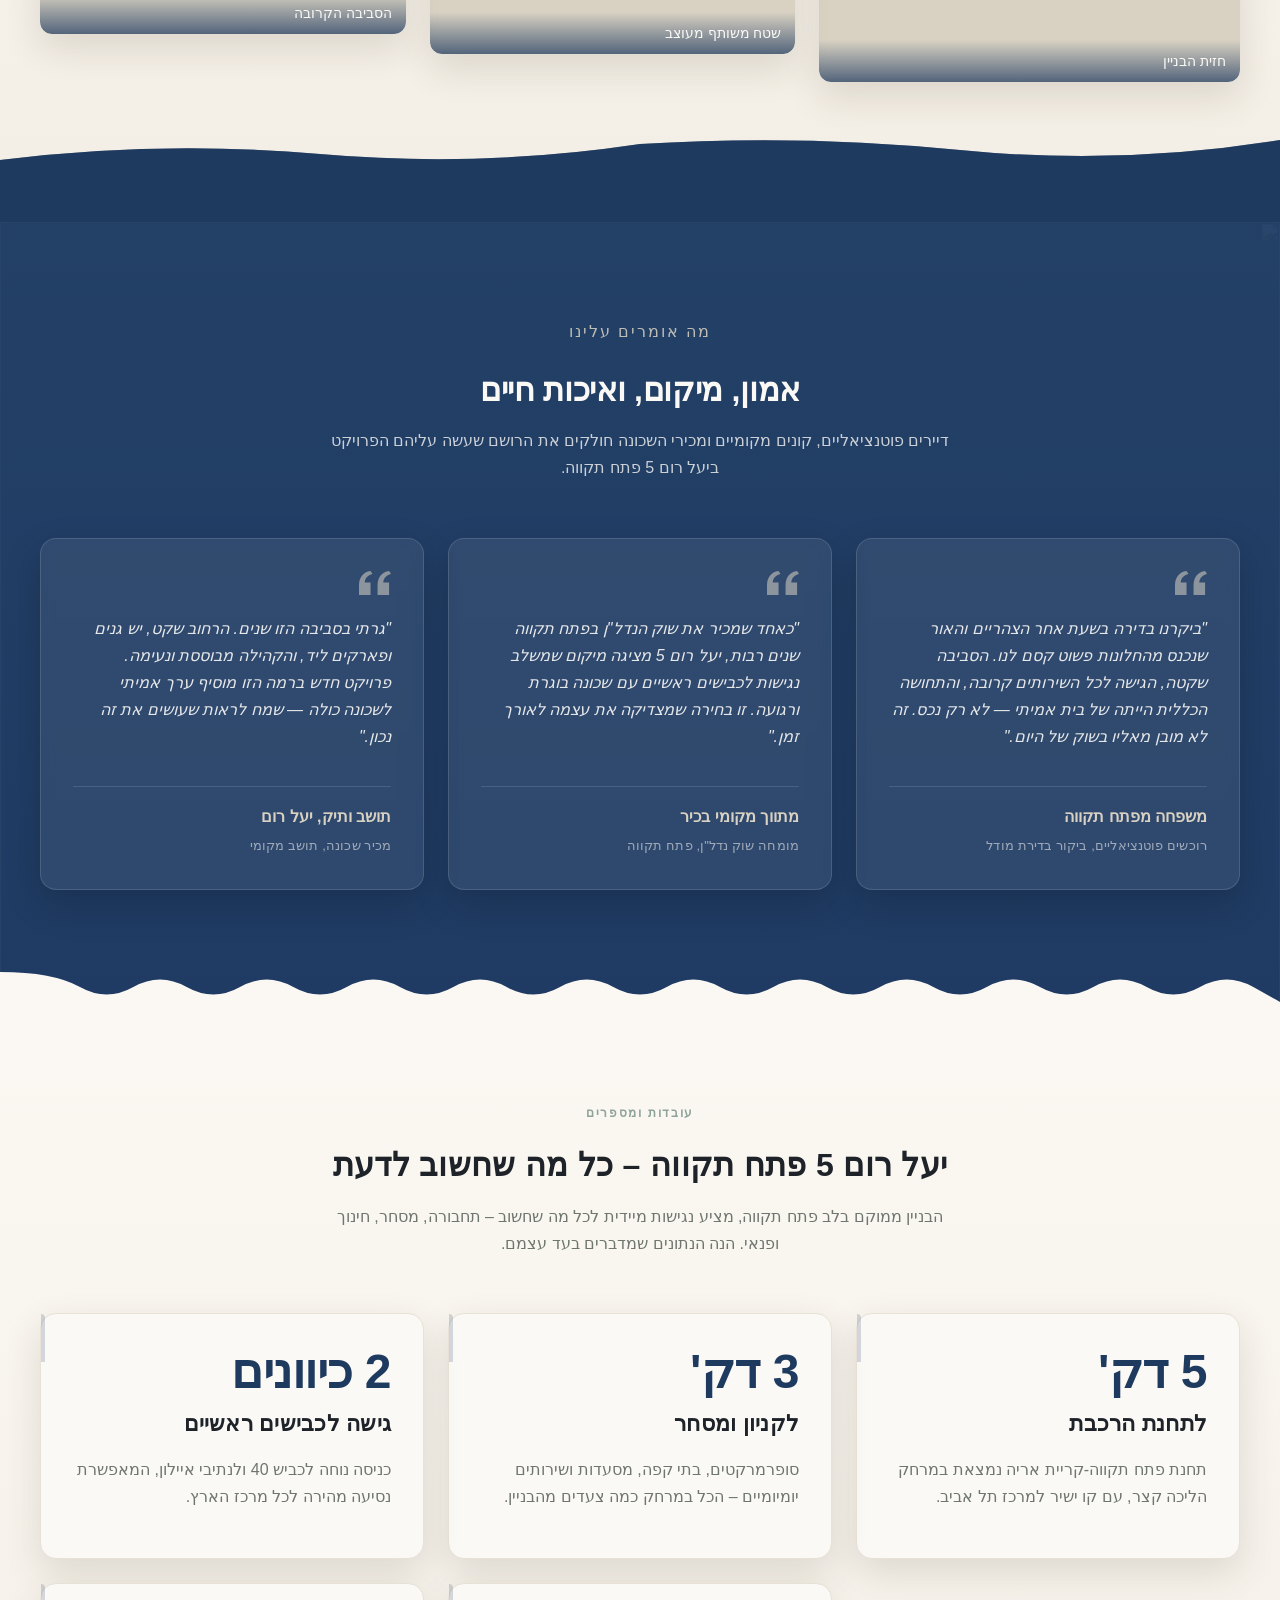
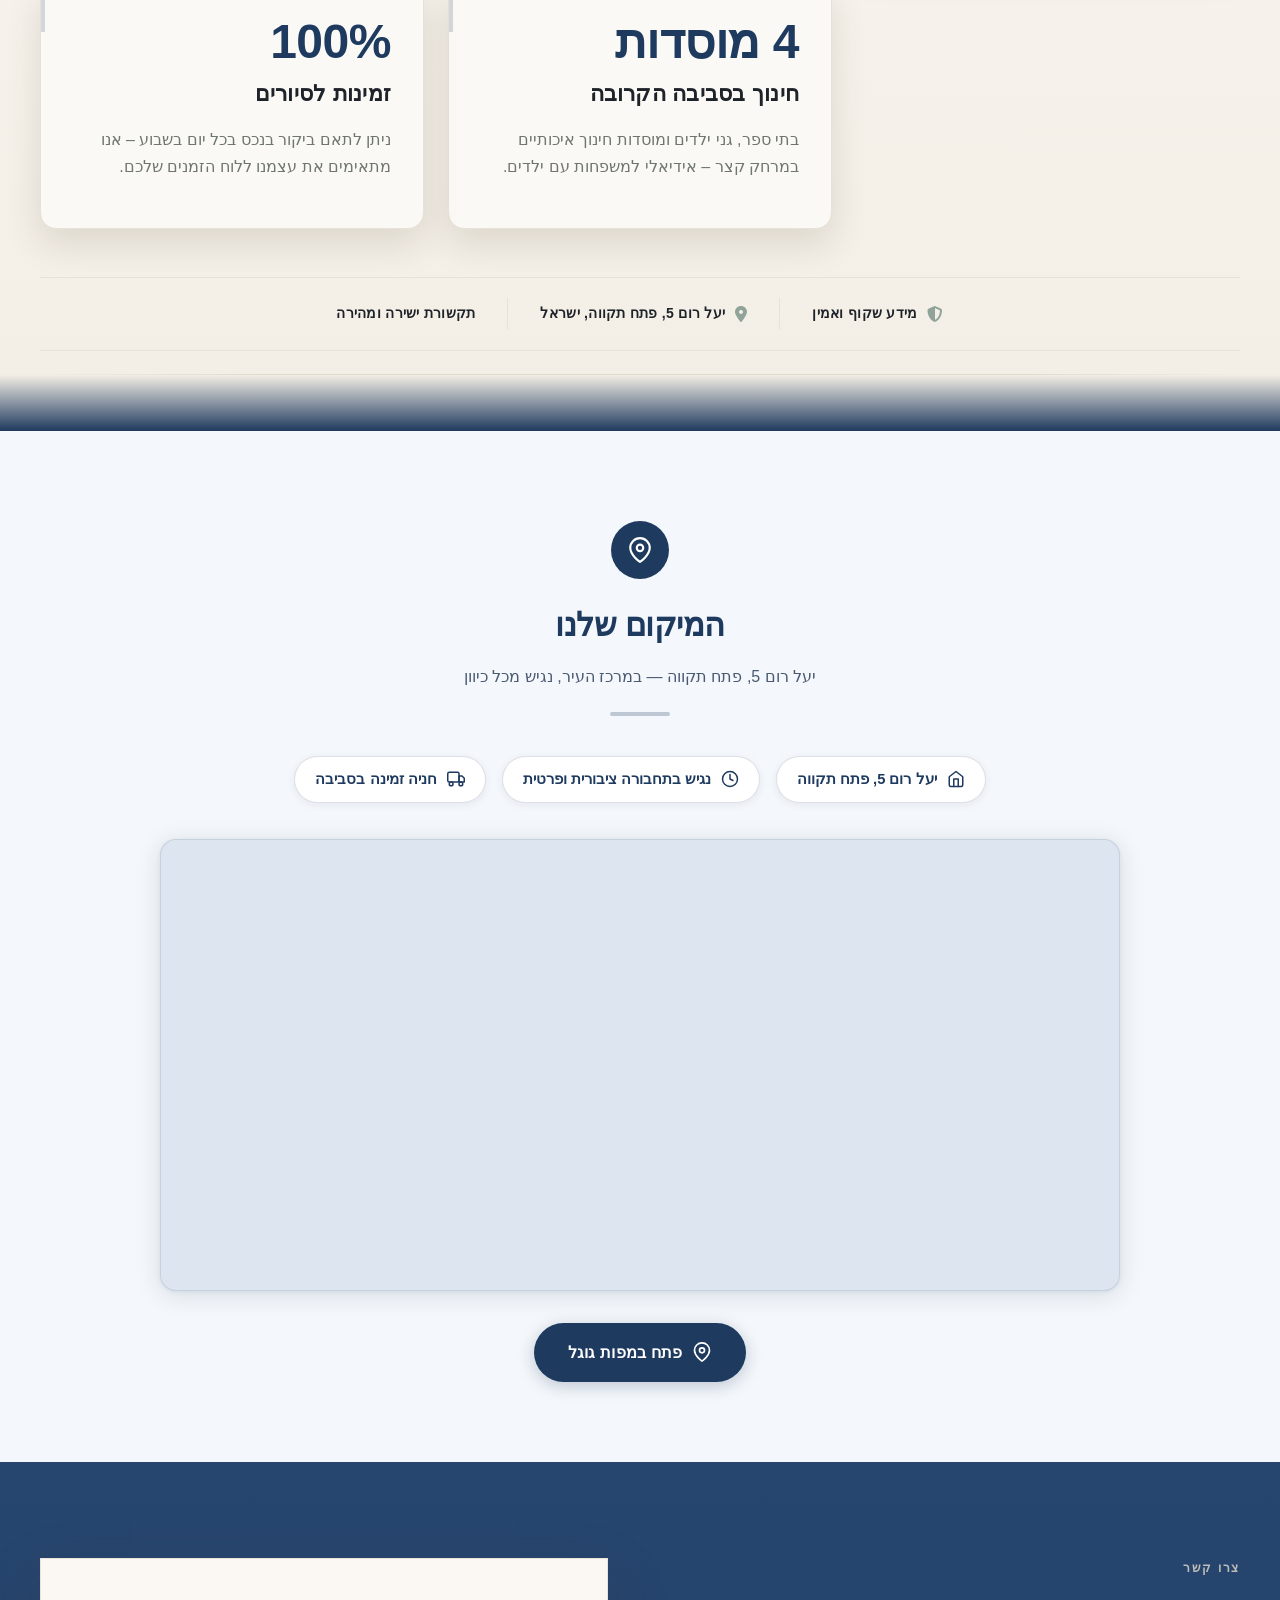
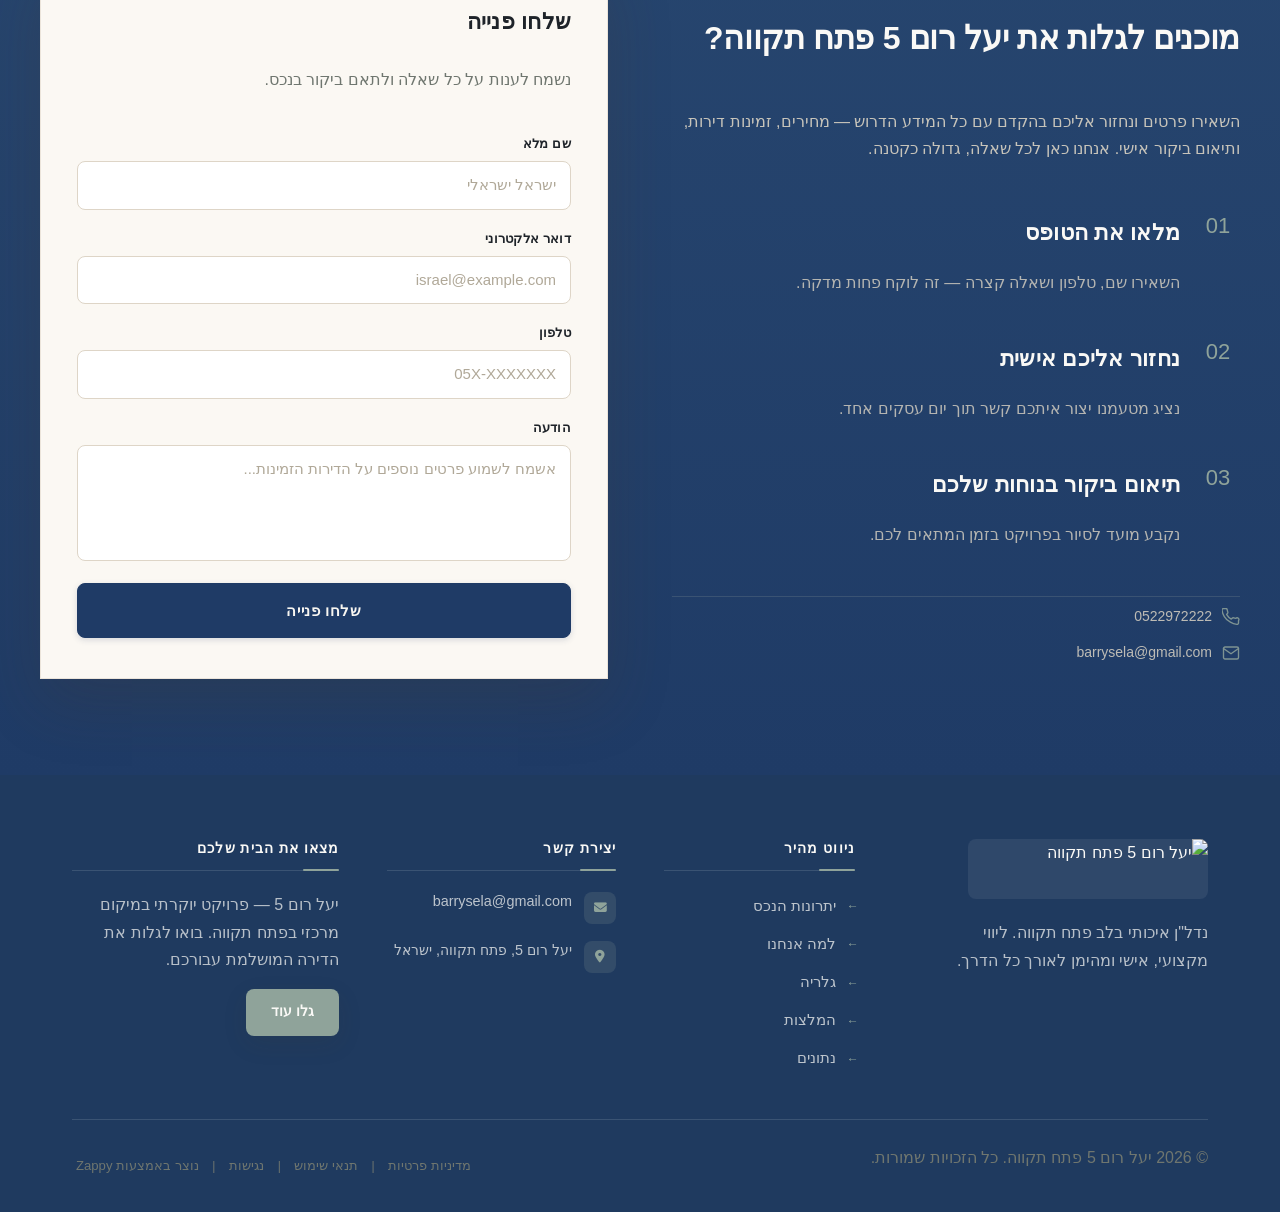
==== commit 44295c54: "Background sync: Progressive GitHub Sync" ====
--- a/public/index.html
+++ b/public/index.html
@@ -787,7 +787,153 @@
 </script>
   
   <main>
-    <section id="hero" class="index-hero-section" data-layout-spec="בית-hero" dir="rtl" data-hero-type="fullscreen-scrim">
+    <section id="announcement-bar-realestate" style="width:100%;box-sizing:border-box;font-family:'Segoe UI',Arial,sans-serif;direction:rtl;">
+  <style>
+    #announcement-bar-realestate * {
+      box-sizing: border-box;
+      margin: 0;
+      padding: 0;
+    }
+
+    #announcement-bar-realestate .ann-bar {
+      background: #1F5F3A;
+      width: 100%;
+      overflow: hidden;
+      position: relative;
+    }
+
+    #announcement-bar-realestate .ann-bar__container {
+      max-width: 100%;
+      margin: 0 auto;
+      padding: 0 16px;
+    }
+
+    #announcement-bar-realestate .ann-bar__wrapper {
+      display: flex;
+      align-items: center;
+      justify-content: center;
+      min-height: 44px;
+      position: relative;
+    }
+
+    #announcement-bar-realestate .ann-bar__slider-wrap {
+      width: 100%;
+      overflow: hidden;
+      position: relative;
+    }
+
+    #announcement-bar-realestate .ann-bar__track {
+      display: flex;
+      width: 100%;
+      animation: annSlide 12s infinite;
+    }
+
+    #announcement-bar-realestate .ann-bar__slide {
+      min-width: 100%;
+      display: flex;
+      align-items: center;
+      justify-content: center;
+      padding: 10px 16px;
+    }
+
+    #announcement-bar-realestate .ann-bar__text {
+      color: #D9E8D2;
+      font-size: 13px;
+      font-weight: 400;
+      letter-spacing: 0.06em;
+      text-align: center;
+      display: flex;
+      align-items: center;
+      gap: 8px;
+      line-height: 1.5;
+    }
+
+    #announcement-bar-realestate .ann-bar__text::before {
+      content: "✦";
+      color: #6A9E7A;
+      font-size: 10px;
+      flex-shrink: 0;
+    }
+
+    #announcement-bar-realestate .ann-bar__text::after {
+      content: "✦";
+      color: #6A9E7A;
+      font-size: 10px;
+      flex-shrink: 0;
+    }
+
+    @keyframes annSlide {
+      0%   { transform: translateX(0%); }
+      28%  { transform: translateX(0%); }
+      33%  { transform: translateX(-100%); }
+      61%  { transform: translateX(-100%); }
+      66%  { transform: translateX(-200%); }
+      94%  { transform: translateX(-200%); }
+      100% { transform: translateX(-300%); }
+    }
+
+    #announcement-bar-realestate .ann-bar__dots {
+      display: flex;
+      gap: 6px;
+      position: absolute;
+      left: 16px;
+      top: 50%;
+      transform: translateY(-50%);
+    }
+
+    #announcement-bar-realestate .ann-bar__dot {
+      width: 5px;
+      height: 5px;
+      border-radius: 50%;
+      background: #6A9E7A;
+      opacity: 0.5;
+    }
+
+    #announcement-bar-realestate .ann-bar__dot:first-child {
+      opacity: 1;
+      background: #D9E8D2;
+    }
+
+    @media (max-width: 600px) {
+      #announcement-bar-realestate .ann-bar__text {
+        font-size: 11.5px;
+        letter-spacing: 0.04em;
+      }
+
+      #announcement-bar-realestate .ann-bar__dots {
+        display: none;
+      }
+    }
+  </style>
+
+  <div class="ann-bar">
+    <div class="ann-bar__container">
+      <div class="ann-bar__wrapper">
+        <div class="ann-bar__slider-wrap">
+          <div class="ann-bar__track">
+            <div class="ann-bar__slide">
+              <p class="ann-bar__text">האתר פעיל ושירות הייעוץ הנדל"ני זמין בכל עת — צרו קשר עוד היום</p>
+            </div>
+            <div class="ann-bar__slide">
+              <p class="ann-bar__text">נכסים חדשים בפתח תקווה — יעל רום 5, הזדמנות שלא כדאי לפספס</p>
+            </div>
+            <div class="ann-bar__slide">
+              <p class="ann-bar__text">מקצועיות, אמינות ונסיון בנדל"ן — כל מה שצריך תחת קורת גג אחת</p>
+            </div>
+            <div class="ann-bar__slide">
+              <p class="ann-bar__text">האתר פעיל ושירות הייעוץ הנדל"ני זמין בכל עת — צרו קשר עוד היום</p>
+            </div>
+          </div>
+        </div>
+        <div class="ann-bar__dots">
+          <div class="ann-bar__dot"></div>
+          <div class="ann-bar__dot"></div>
+          <div class="ann-bar__dot"></div>
+        </div>
+      </div>
+    </div>
+  </div>
+</section><section id="hero" class="index-hero-section" data-layout-spec="בית-hero" dir="rtl" data-hero-type="fullscreen-scrim">
   <!-- Background Image Layer -->
   <div class="index-hero-bg">
     <img data-hero-bg="true" data-placeholder="index-hero-image-1" data-context="Daytime architectural exterior photograph of a modern residential apartment building in Petah Tikva, Israel. Bright sunny day with clear blue sky, lush street trees, clean sidewalk with parked cars, warm sunlight casting soft shadows on the building facade. The building has contemporary Israeli residential architecture with balconies, stone cladding, and large windows. Street-level context showing a pleasant urban neighborhood. Wide-angle shot emphasizing the full building height and its surroundings." width="1200" height="800" src="/assets/site-index-hero-image-1-1774798389959-saiewd.webp?v=1774798389959" alt="בניין יעל רום 5 פתח תקווה - חזית הבניין" data-hero-background="true" data-element-type="image" data-element-id="img-1775881426944-ytbacktm5">
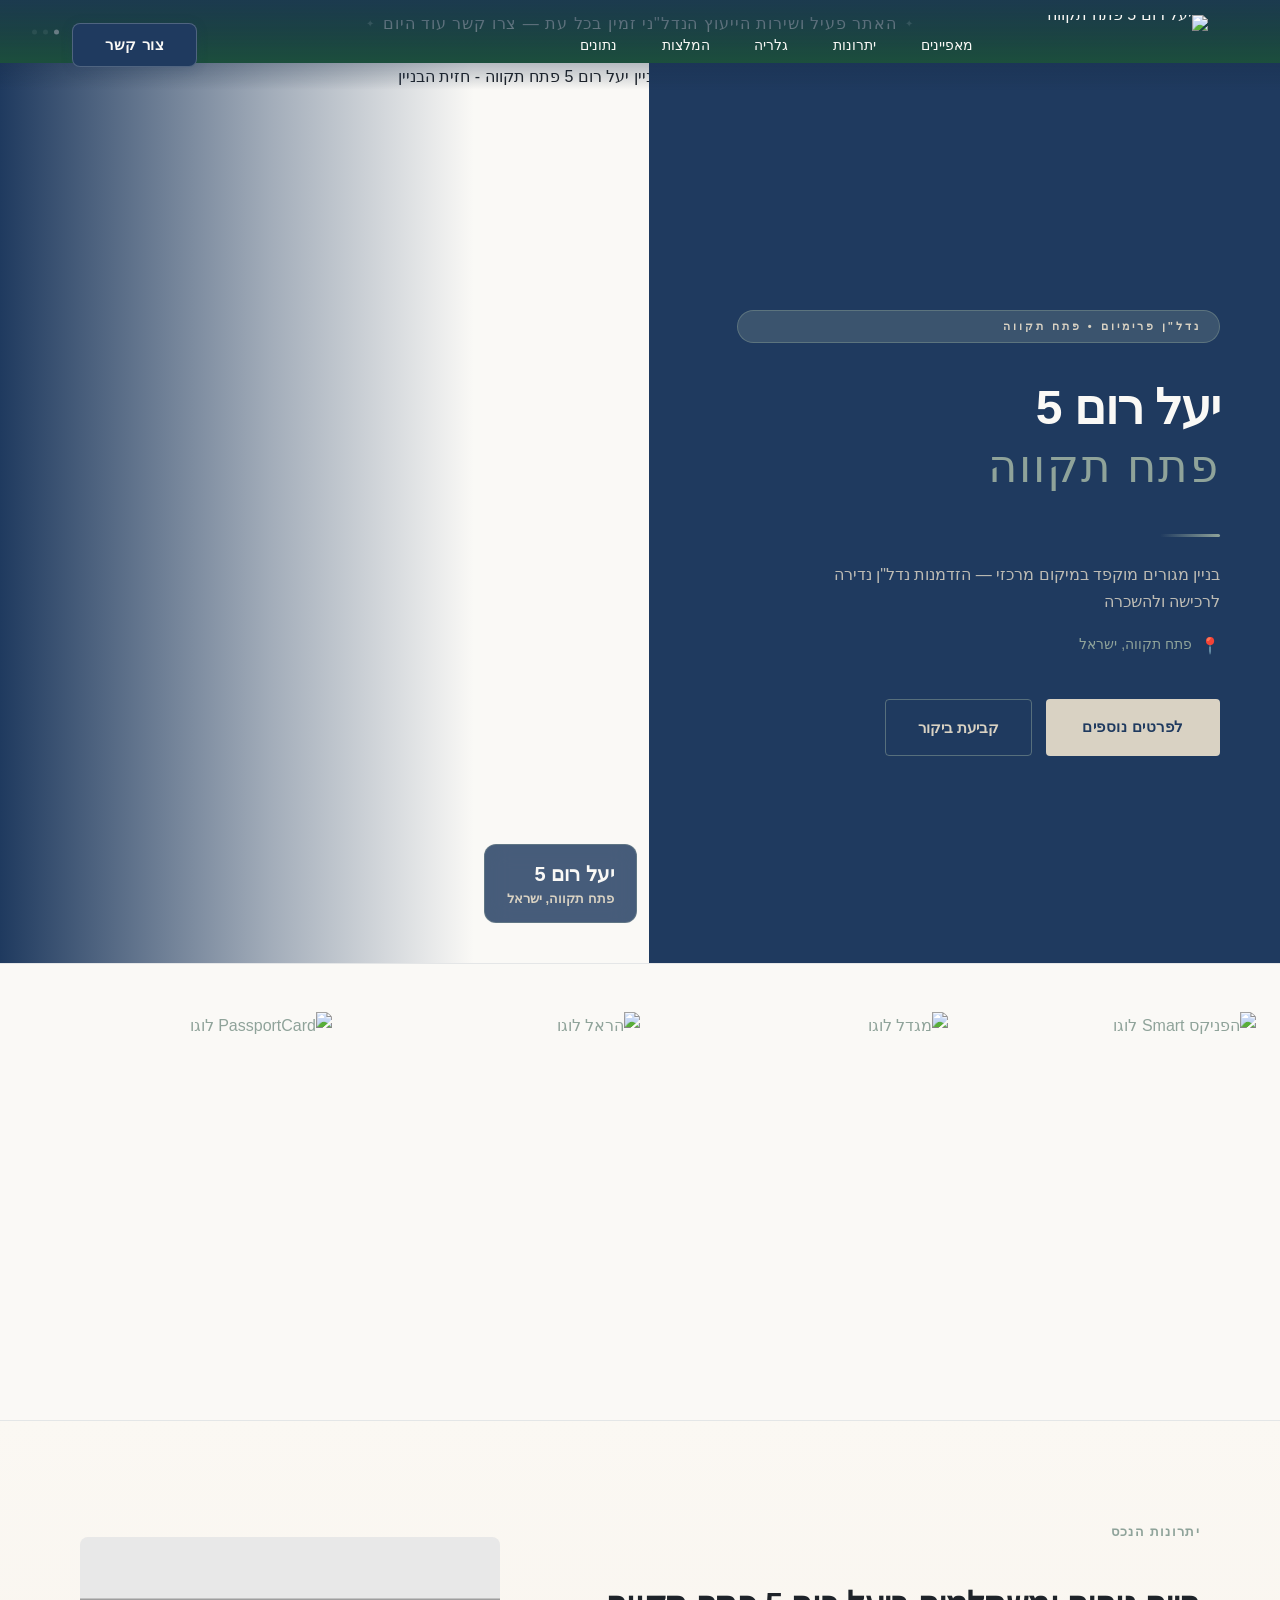
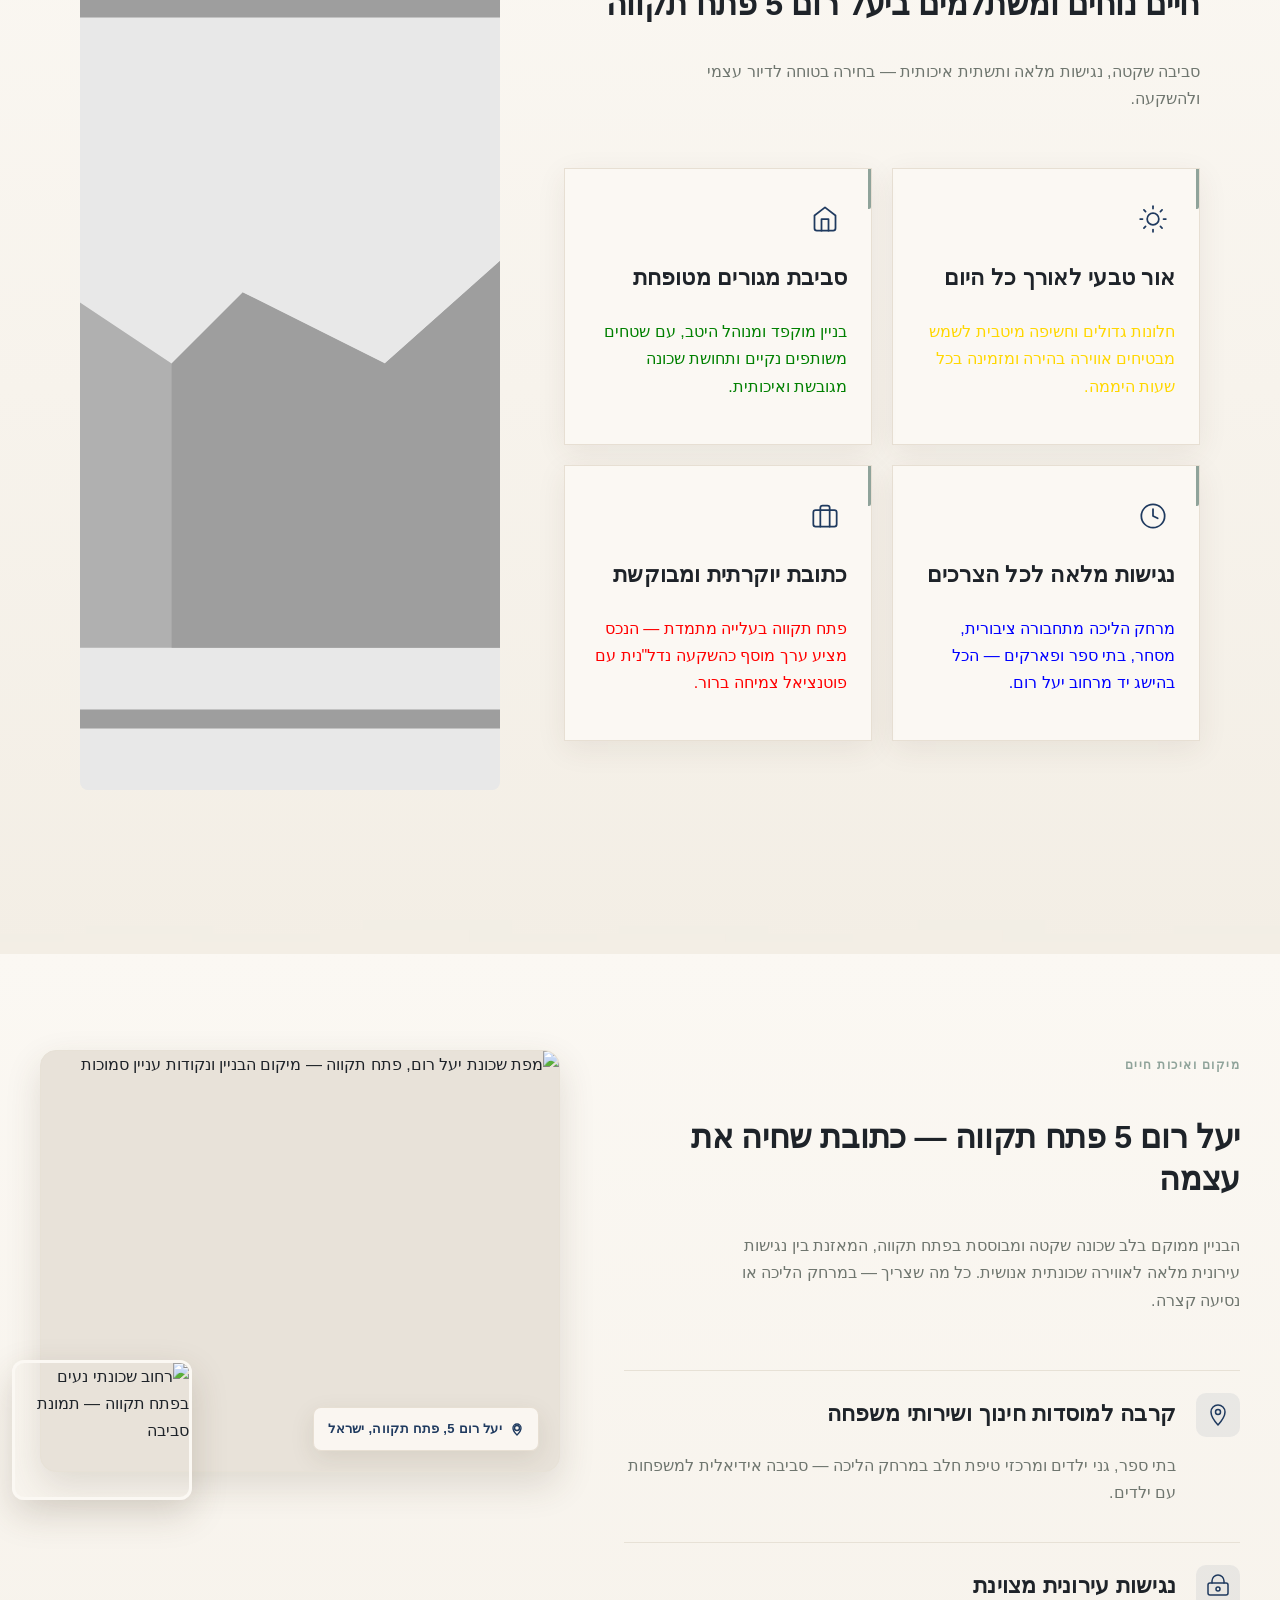
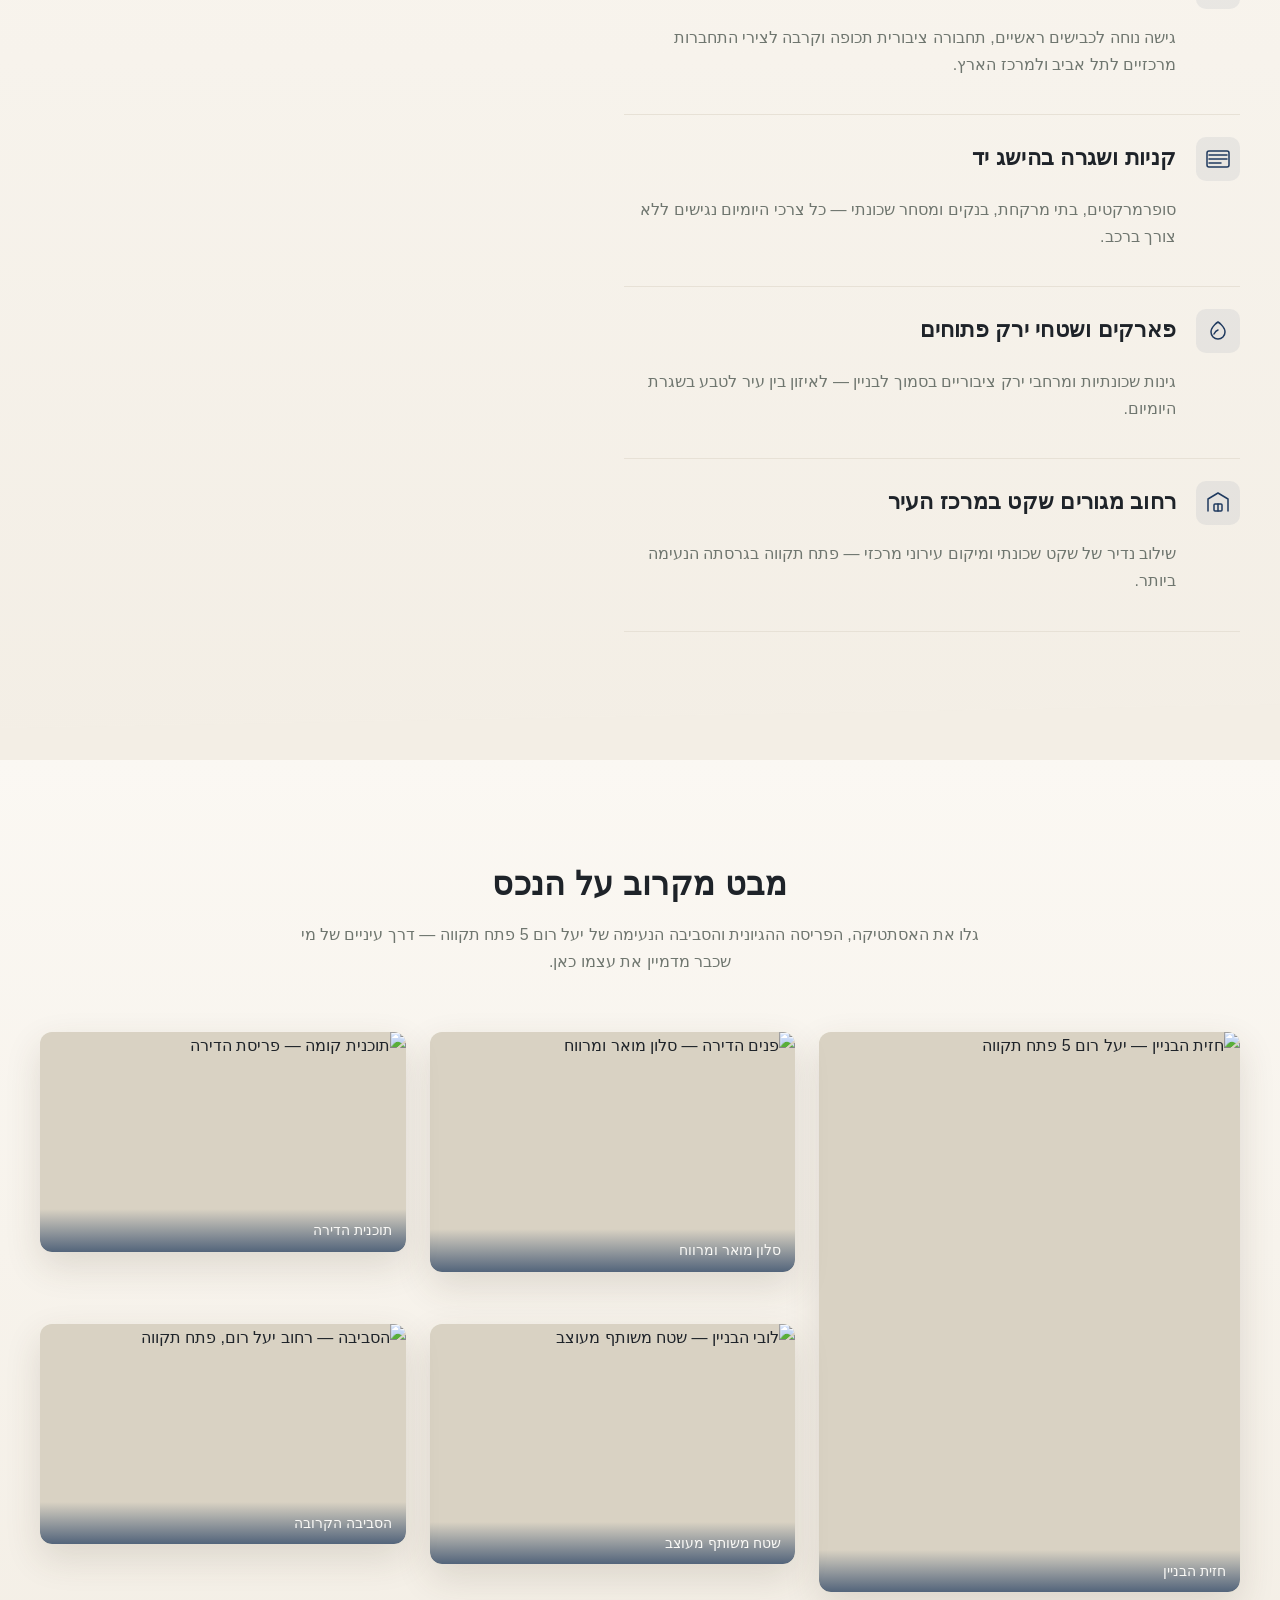
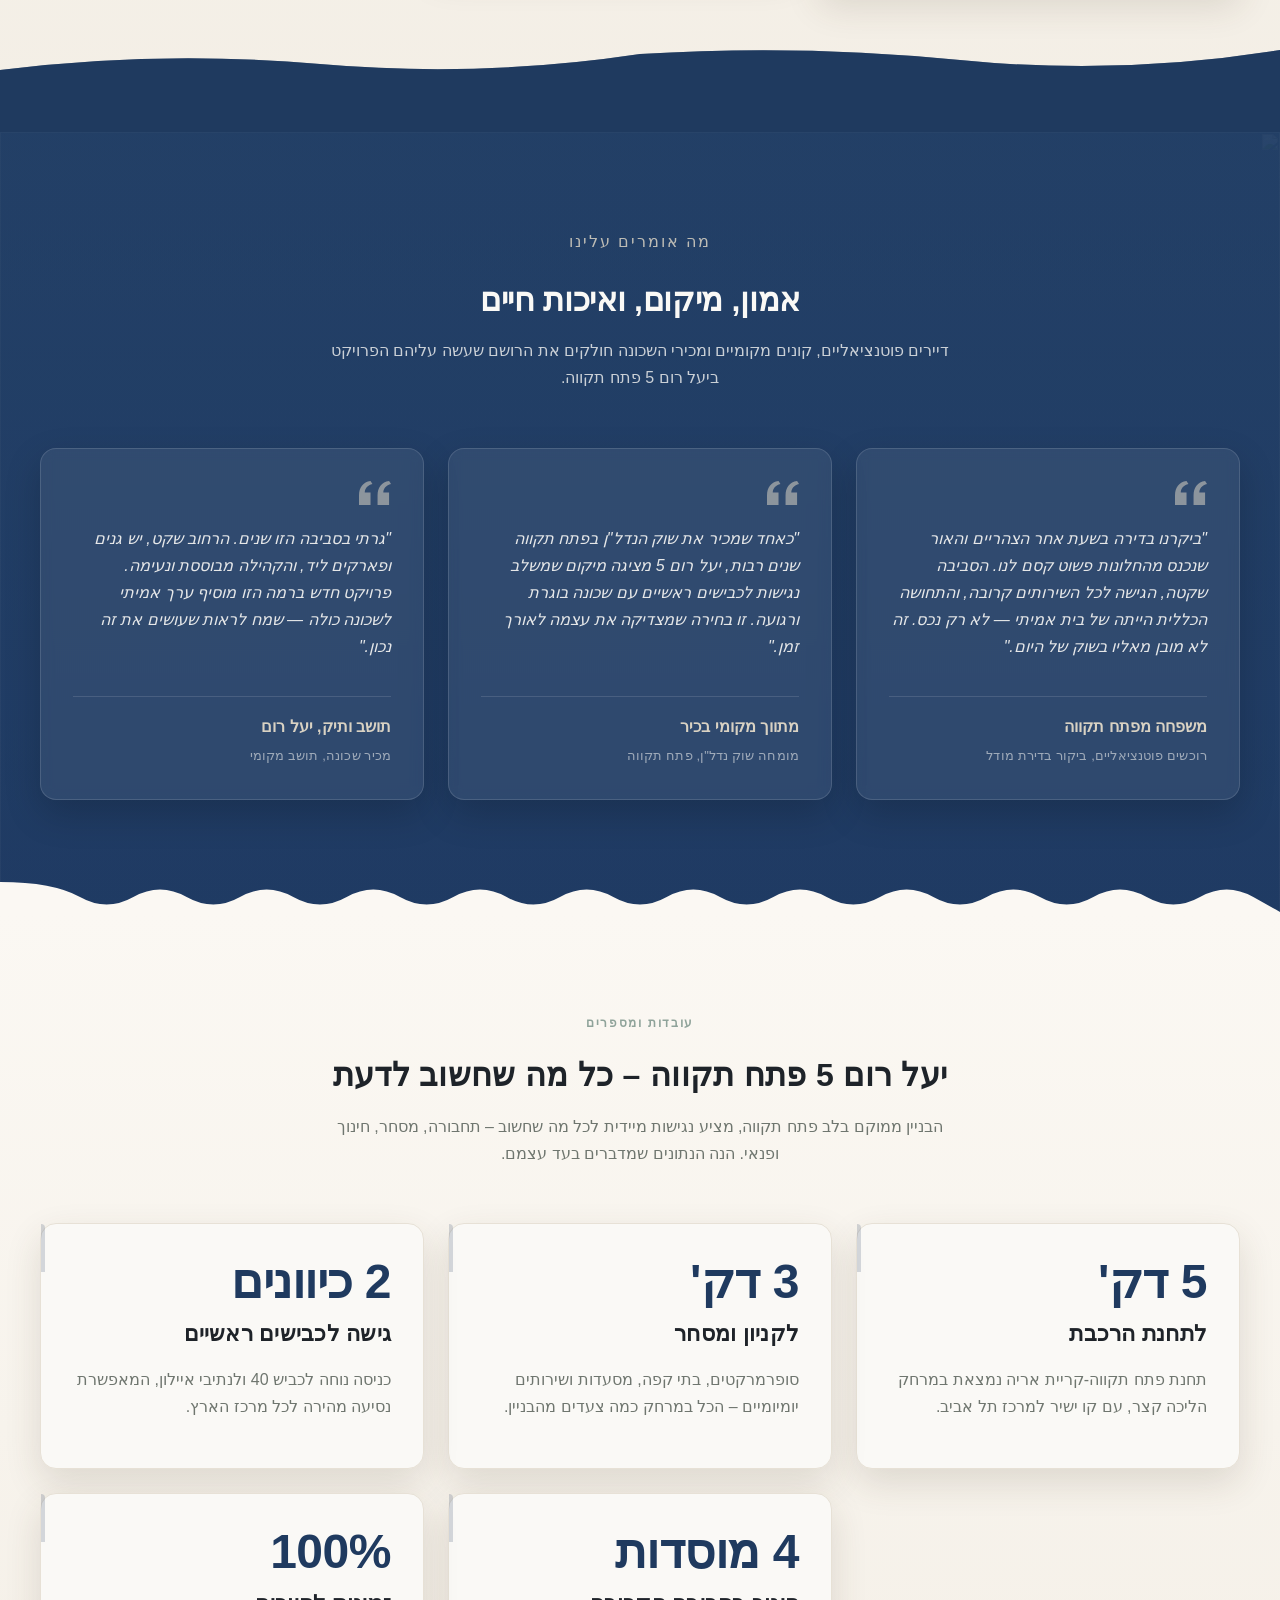
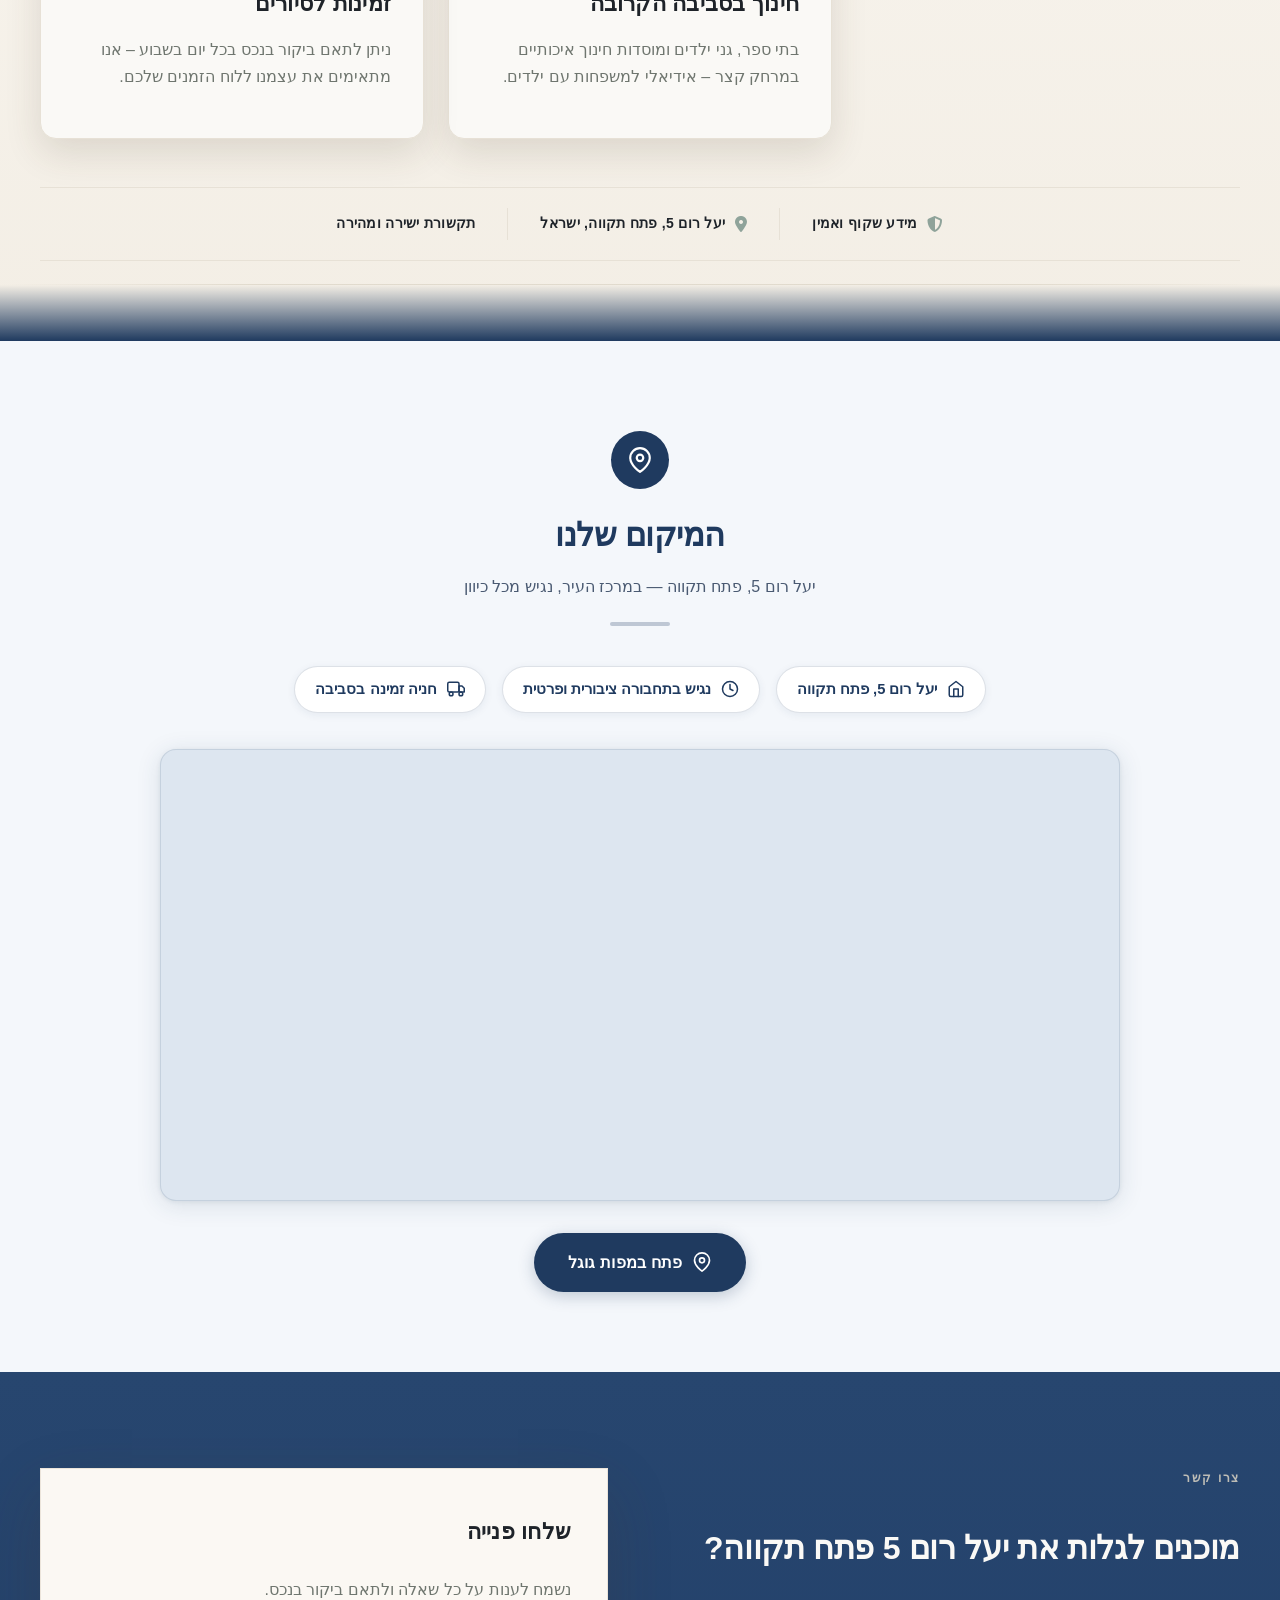
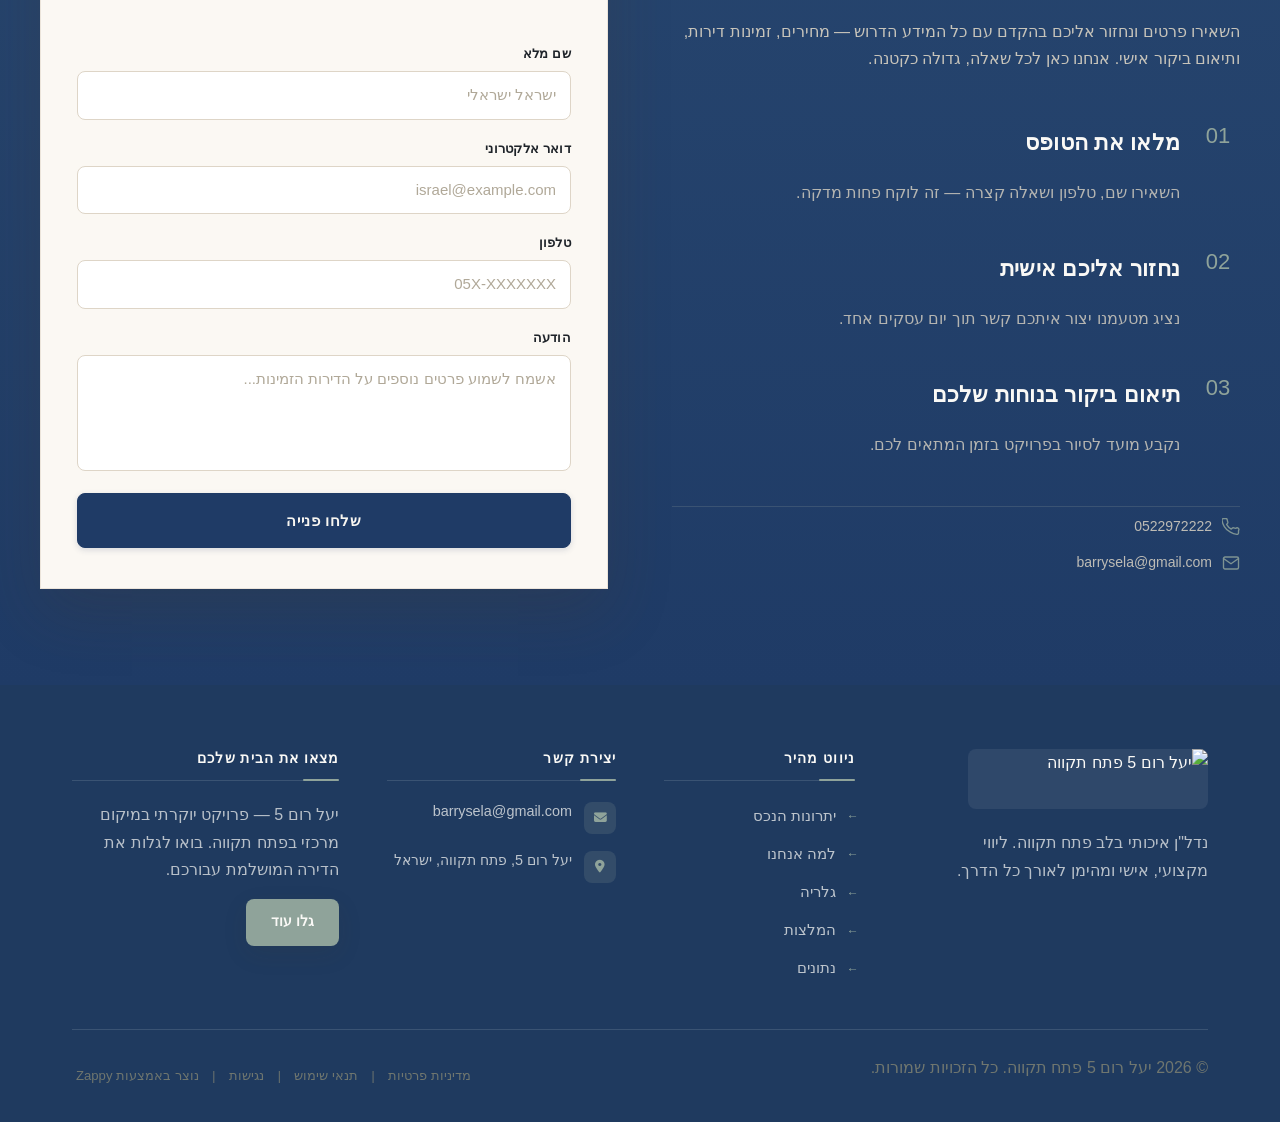
==== commit deed7290: "Background sync: Progressive GitHub Sync" ====
--- a/public/index.html
+++ b/public/index.html
@@ -933,44 +933,60 @@
       </div>
     </div>
   </div>
-</section><section id="hero" class="index-hero-section" data-layout-spec="בית-hero" dir="rtl" data-hero-type="fullscreen-scrim">
-  <!-- Background Image Layer -->
-  <div class="index-hero-bg">
-    <img data-hero-bg="true" data-placeholder="index-hero-image-1" data-context="Daytime architectural exterior photograph of a modern residential apartment building in Petah Tikva, Israel. Bright sunny day with clear blue sky, lush street trees, clean sidewalk with parked cars, warm sunlight casting soft shadows on the building facade. The building has contemporary Israeli residential architecture with balconies, stone cladding, and large windows. Street-level context showing a pleasant urban neighborhood. Wide-angle shot emphasizing the full building height and its surroundings." width="1200" height="800" src="/assets/site-index-hero-image-1-1774798389959-saiewd.webp?v=1774798389959" alt="בניין יעל רום 5 פתח תקווה - חזית הבניין" data-hero-background="true" data-element-type="image" data-element-id="img-1775881426944-ytbacktm5">
-  </div>
-
-  <!-- Scrim Overlay -->
-  <div class="index-hero-scrim" aria-hidden="true"></div>
-
-  <!-- Content Card -->
-  <div class="index-hero-container">
-    <div class="index-hero-card" style="background: linear-gradient(145deg, rgba(15, 22, 40, 0.88) 0%, rgba(31, 58, 95, 0.82) 100%); backdrop-filter: blur(24px); border: 1px solid rgba(143, 163, 154, 0.45); border-radius: 28px; padding: 52px 48px 44px; box-shadow: 0 32px 80px rgba(10, 18, 35, 0.55), inset 0 0 0 1px rgba(255,255,255,0.07)">
-      <!-- Location Label -->
-      <p><span class="index-hero-label" >פתח תקווה, ישראל</span>
-
-      
-      </p><!-- Main Headline --><h1 class="index-hero-title" >יעל רום 5<br><span class="index-hero-title-sub">פתח תקווה</span></h1>
-
-      <!-- Subtitle -->
-      <h3 class="index-hero-subtitle">בניין מגורים מוקפד במיקום מרכזי — הזדמנות נדל"ן נדירה לרכישה ולהשכרה</h3>
-
-      <!-- CTA Buttons -->
-      <div class="index-hero-ctas">
-        <a href="#contact" class="index-hero-btn-primary" data-element-type="button" data-element-id="btn-1775881426942-w390s2amy" data-native-element="true">לפרטים נוספים</a>
-        <a href="#contact" class="index-hero-btn-secondary" data-element-type="button" data-element-id="btn-1775881426942-wfxw0fo48" data-native-element="true">קביעת ביקור</a>
-      </div>
-
-      <!-- Trust Line -->
-      
-    </div>
-  </div>
-
-  <!-- Bottom Divider -->
-  <div class="index-hero-divider-wrapper">
-    <svg data-no-icon-edit="true" aria-hidden="true" viewBox="0 0 1200 90" preserveAspectRatio="none" xmlns="http://www.w3.org/2000/svg">
-      <path d="M0,90 L0,55 Q150,30 300,48 T600,38 Q800,28 1000,46 T1200,42 L1200,90 Z" fill="#FAF9F6"></path>
-    </svg>
-  </div>
+</section><section id="hero" class="v1-hero" data-layout-spec="בית-hero" dir="rtl">
+  <style>
+    .v1-hero { display: flex; flex-direction: row; min-height: 100vh; background: #FAF9F6; font-family: 'Rubik', sans-serif; overflow: hidden; }
+    .v1-content-side { flex: 1; display: flex; flex-direction: column; justify-content: center; padding: 80px 56px; background: #1F3A5F; position: relative; z-index: 2; }
+    .v1-content-side::after { content: ''; position: absolute; left: -30px; top: 0; width: 60px; height: 100%; background: #1F3A5F; z-index: 1; }
+    .v1-badge { display: inline-block; background: rgba(143,163,154,0.25); color: #D9D2C3; font-size: 11px; font-weight: 700; letter-spacing: 3px; padding: 6px 18px; border-radius: 30px; margin-bottom: 28px; text-transform: uppercase; border: 1px solid rgba(143,163,154,0.4); }
+    .v1-main-title { font-size: clamp(40px, 5vw, 70px); font-weight: 900; color: #FAF9F6; line-height: 1.05; margin: 0 0 10px 0; letter-spacing: -1px; }
+    .v1-city { display: block; color: #8FA39A; font-size: clamp(26px, 3.5vw, 46px); font-weight: 300; letter-spacing: 2px; margin-top: 4px; }
+    .v1-divider-line { width: 60px; height: 3px; background: linear-gradient(to left, #8FA39A, transparent); margin: 24px 0; border-radius: 2px; }
+    .v1-subtitle { font-size: clamp(15px, 1.6vw, 18px); color: rgba(217,210,195,0.85); line-height: 1.8; margin: 0 0 32px 0; max-width: 420px; }
+    .v1-location { color: #8FA39A; font-size: 14px; margin-bottom: 40px; display: flex; align-items: center; gap: 8px; font-weight: 500; }
+    .v1-location-icon { font-size: 16px; }
+    .v1-cta-group { display: flex; gap: 14px; flex-wrap: wrap; }
+    .v1-btn-primary { background: #D9D2C3; color: #1F3A5F; padding: 15px 36px; border-radius: 4px; text-decoration: none; font-weight: 800; font-size: 15px; transition: all 0.3s; letter-spacing: 0.5px; }
+    .v1-btn-primary:hover { background: #FAF9F6; transform: translateY(-3px); box-shadow: 0 12px 32px rgba(0,0,0,0.25); }
+    .v1-btn-secondary { background: transparent; color: #D9D2C3; padding: 15px 32px; border-radius: 4px; text-decoration: none; font-weight: 600; font-size: 15px; border: 1.5px solid rgba(143,163,154,0.5); transition: all 0.3s; }
+    .v1-btn-secondary:hover { background: rgba(143,163,154,0.15); border-color: #8FA39A; color: #FAF9F6; }
+    .v1-image-side { flex: 1.3; position: relative; overflow: hidden; }
+    .v1-hero-img { width: 100%; height: 100%; object-fit: cover; display: block; transition: transform 8s ease; }
+    .v1-hero:hover .v1-hero-img { transform: scale(1.04); }
+    .v1-image-overlay { position: absolute; inset: 0; background: linear-gradient(to right, #1F3A5F 0%, rgba(31,58,95,0.3) 35%, transparent 60%); }
+    .v1-image-badge { position: absolute; bottom: 40px; right: 40px; background: rgba(31,58,95,0.82); backdrop-filter: blur(12px); border: 1px solid rgba(143,163,154,0.35); color: #D9D2C3; padding: 14px 22px; border-radius: 12px; font-size: 13px; font-weight: 600; line-height: 1.5; }
+    .v1-image-badge strong { display: block; font-size: 20px; font-weight: 900; color: #FAF9F6; }
+    @media (max-width: 900px) {
+      .v1-hero { flex-direction: column-reverse; }
+      .v1-image-side { height: 55vw; min-height: 260px; max-height: 420px; flex: none; }
+      .v1-content-side { padding: 48px 28px 56px; flex: none; }
+      .v1-content-side::after { display: none; }
+      .v1-image-overlay { background: linear-gradient(to top, #1F3A5F 0%, transparent 50%); }
+      .v1-image-badge { bottom: 20px; right: 20px; }
+    }
+  </style>
+
+  <div class="v1-content-side">
+    <div class="v1-badge">נדל"ן פרימיום • פתח תקווה</div>
+    <h1 class="v1-main-title">יעל רום 5<span class="v1-city">פתח תקווה</span></h1>
+    <div class="v1-divider-line"></div>
+    <p class="v1-subtitle">בניין מגורים מוקפד במיקום מרכזי — הזדמנות נדל"ן נדירה לרכישה ולהשכרה</p>
+    <div class="v1-location"><span class="v1-location-icon">📍</span> פתח תקווה, ישראל</div>
+    <div class="v1-cta-group">
+      <a href="#contact" class="v1-btn-primary" data-element-type="button" data-element-id="btn-1775881426942-w390s2amy">לפרטים נוספים</a>
+      <a href="#contact" class="v1-btn-secondary" data-element-type="button" data-element-id="btn-1775881426942-wfxw0fo48">קביעת ביקור</a>
+    </div>
+  </div>
+
+  <div class="v1-image-side">
+    <img src="/assets/site-index-hero-image-1-1774798389959-saiewd.webp?v=1774798389959" alt="בניין יעל רום 5 פתח תקווה - חזית הבניין" class="v1-hero-img" data-hero-bg="true" data-element-type="image" data-element-id="img-1775881426944-ytbacktm5">
+    <div class="v1-image-overlay"></div>
+    <div class="v1-image-badge">
+      <strong>יעל רום 5</strong>
+      פתח תקווה, ישראל
+    </div>
+  </div>
+
 </section>
 
 <section id="partners-section" class="partners-strip" aria-label="שותפים ומותגים" style="background-color: #FAF9F6; position: relative; overflow: hidden; --zappy-bg-color: #FAF9F6" data-zappy-bg-type="color" data-zappy-bg-color="#FAF9F6" data-zappy-bg-image="" data-zappy-bg-overlay-color="#000000" data-zappy-bg-overlay-opacity="30" data-zappy-bg-video-type="" data-zappy-bg-video-url="">
--- a/styles.css
+++ b/styles.css
@@ -5658,6 +5658,46 @@
   color: rgba(250, 249, 246, 0.82) !important;
 }
 
+#hero .v1-content-side {
+  justify-content: center;
+  min-height: 100vh;
+  padding: 120px 60px 80px;
+}
+
+#hero .v1-image-side {
+  min-height: 100vh;
+  flex: 1.4;
+}
+
+#hero .v1-image-overlay {
+  background: linear-gradient(to right, #1F3A5F 0%, rgba(31,58,95,0.4) 40%, transparent 70%) !important;
+}
+
+#hero .v1-content-side::after {
+  content: '';
+  position: absolute;
+  left: -28px;
+  top: 0;
+  width: 56px;
+  height: 100%;
+  background: #1F3A5F;
+  z-index: 1;
+}
+
+@media (max-width: 900px) {
+#hero .v1-content-side {
+  min-height: unset;
+  padding: 52px 28px 60px;
+}
+
+#hero .v1-image-side {
+  min-height: 55vw;
+  flex: none;
+  height: 55vw;
+  max-height: 420px;
+}
+}
+
 /* ========== RTL MOBILE NAVBAR FIX (zappy-rtl-mobile-fix) ========== */
 /* High-specificity rules to ensure RTL positioning wins over any [lang="en"] conflicts */
 /* For RTL sites: hamburger on RIGHT, phone on LEFT (mirror of LTR layout) */
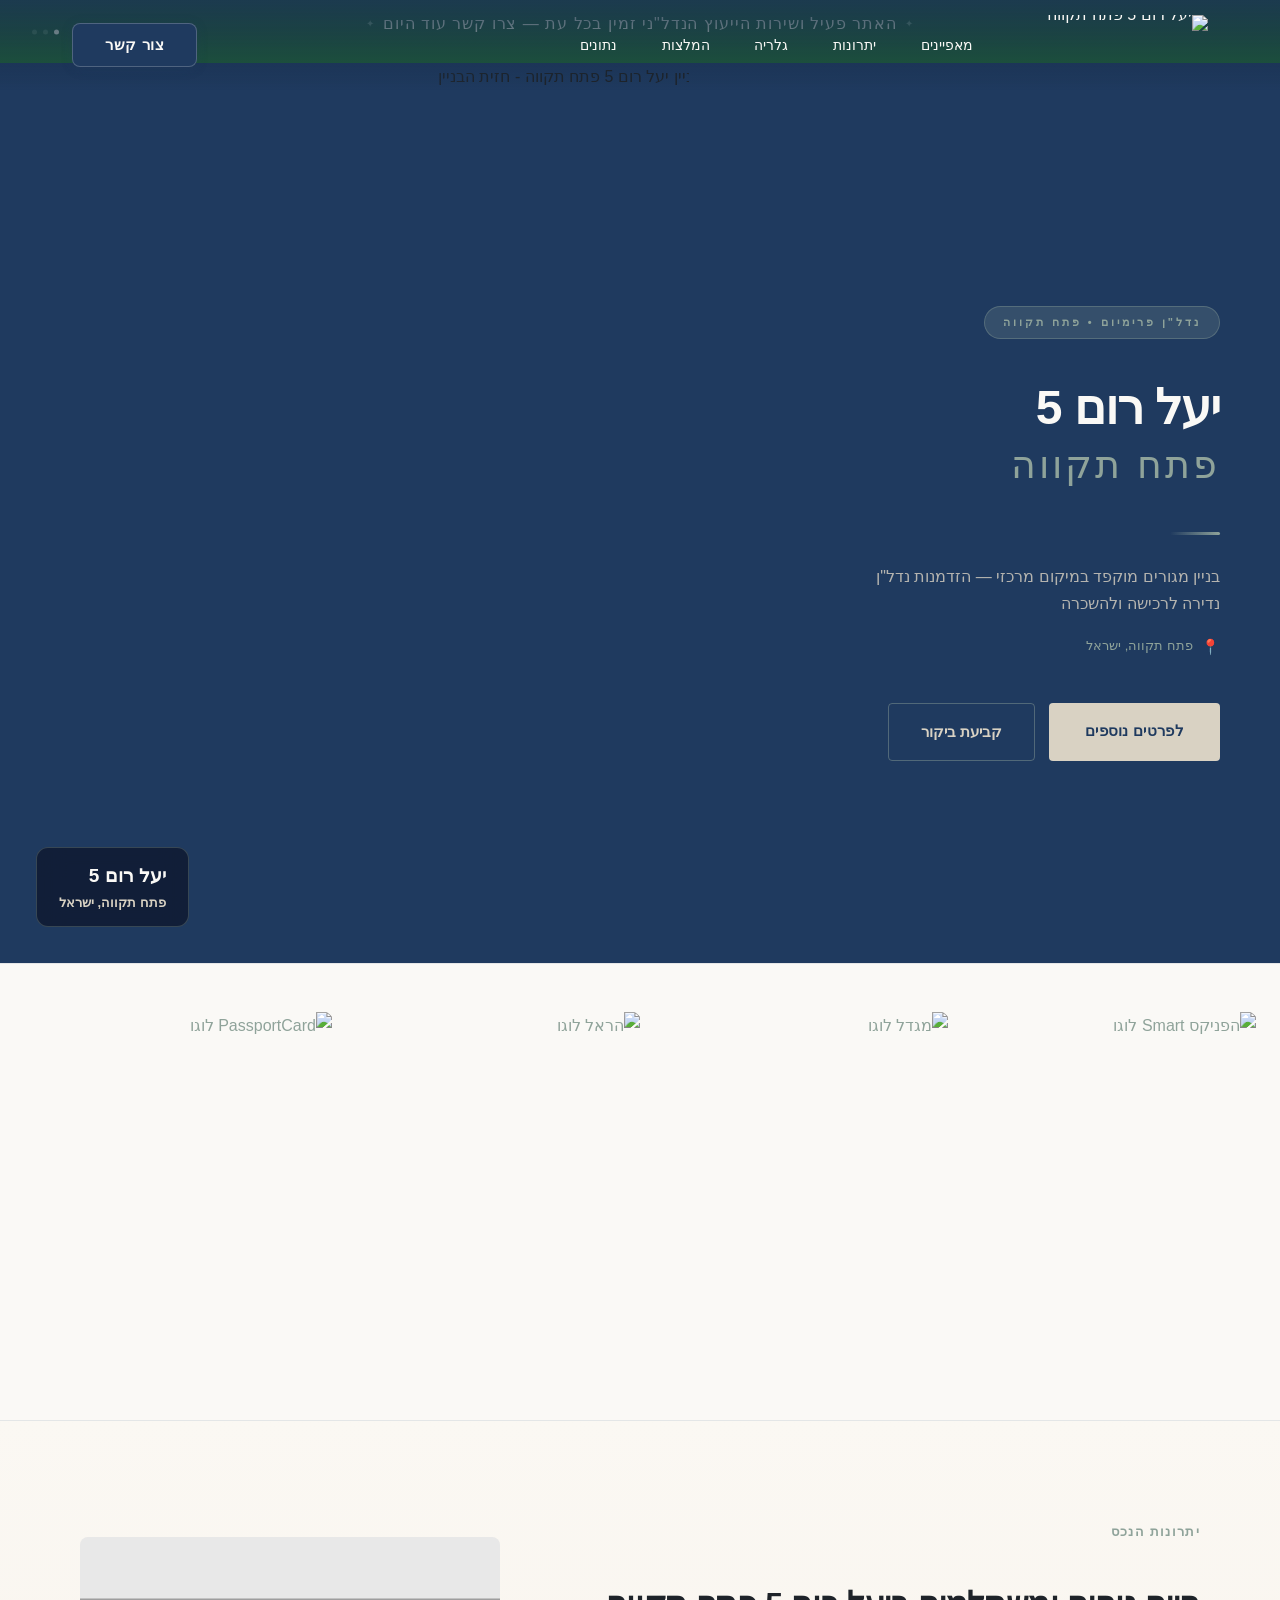
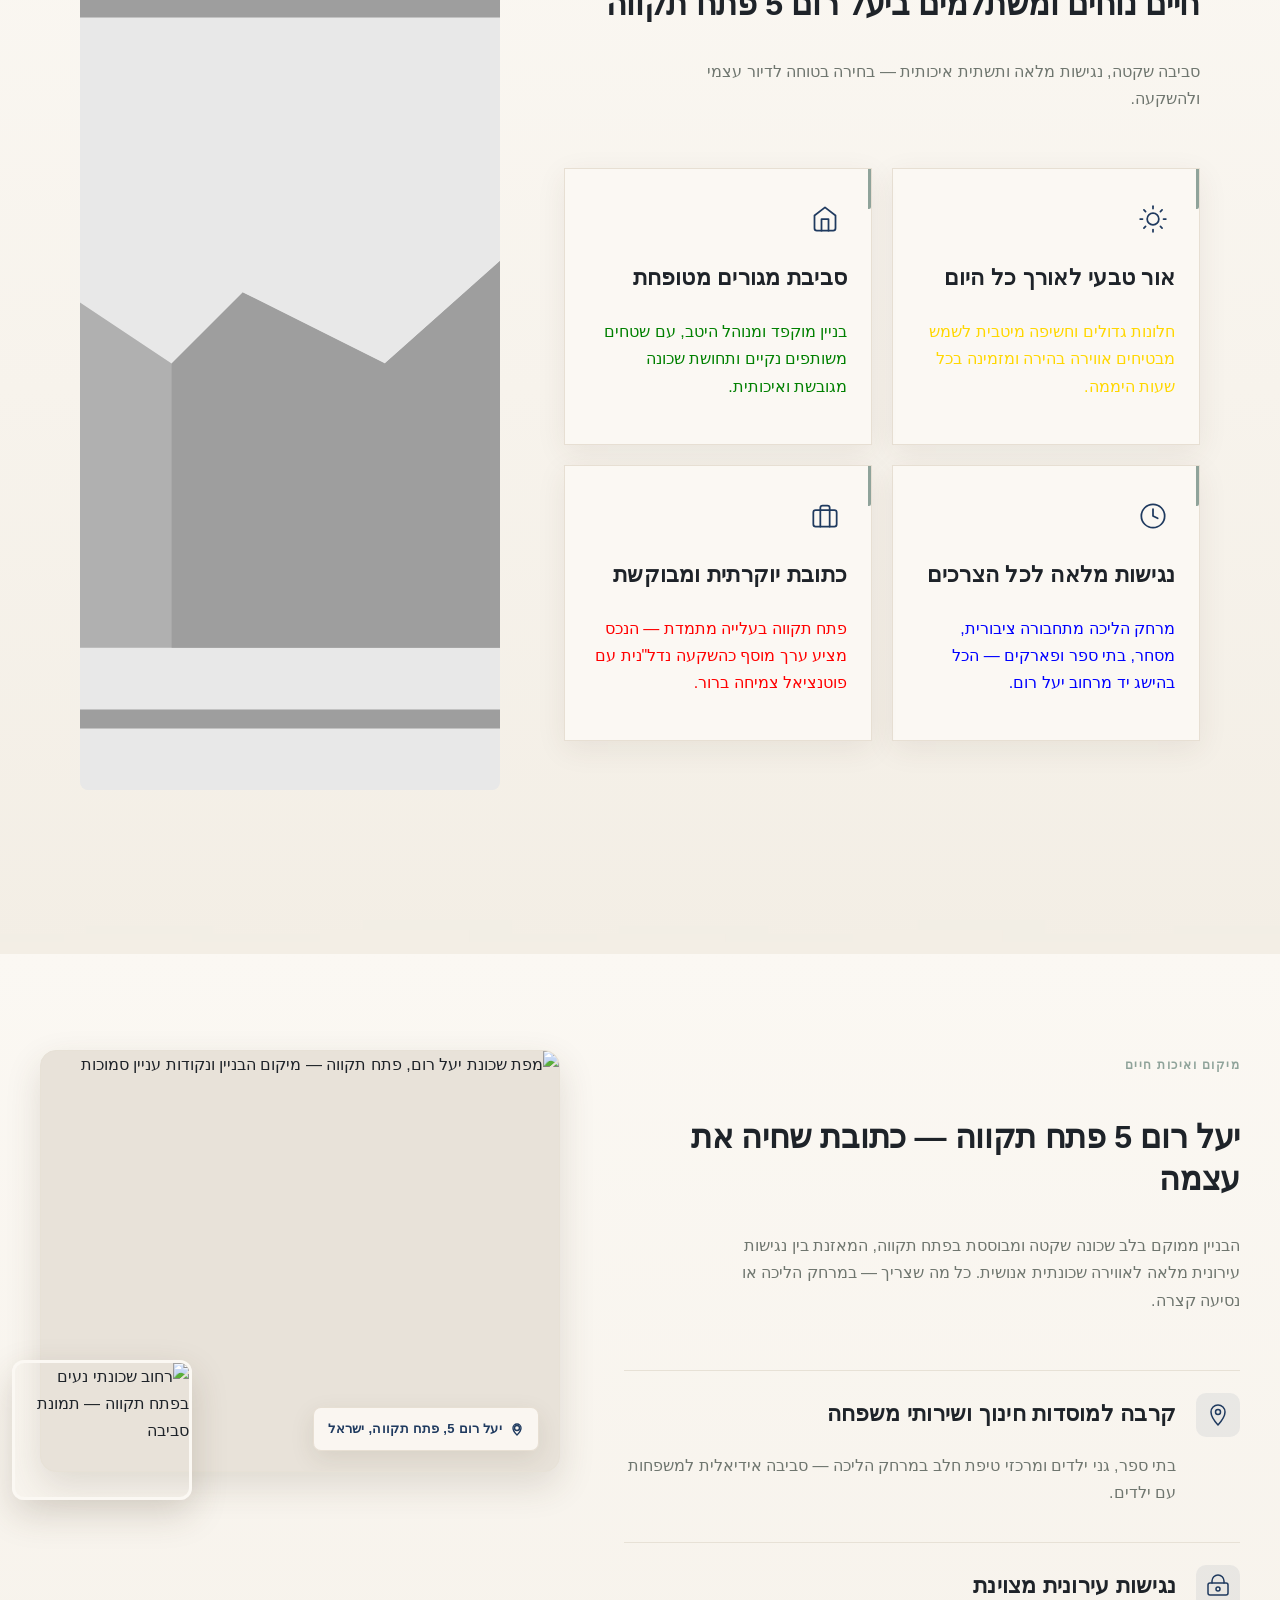
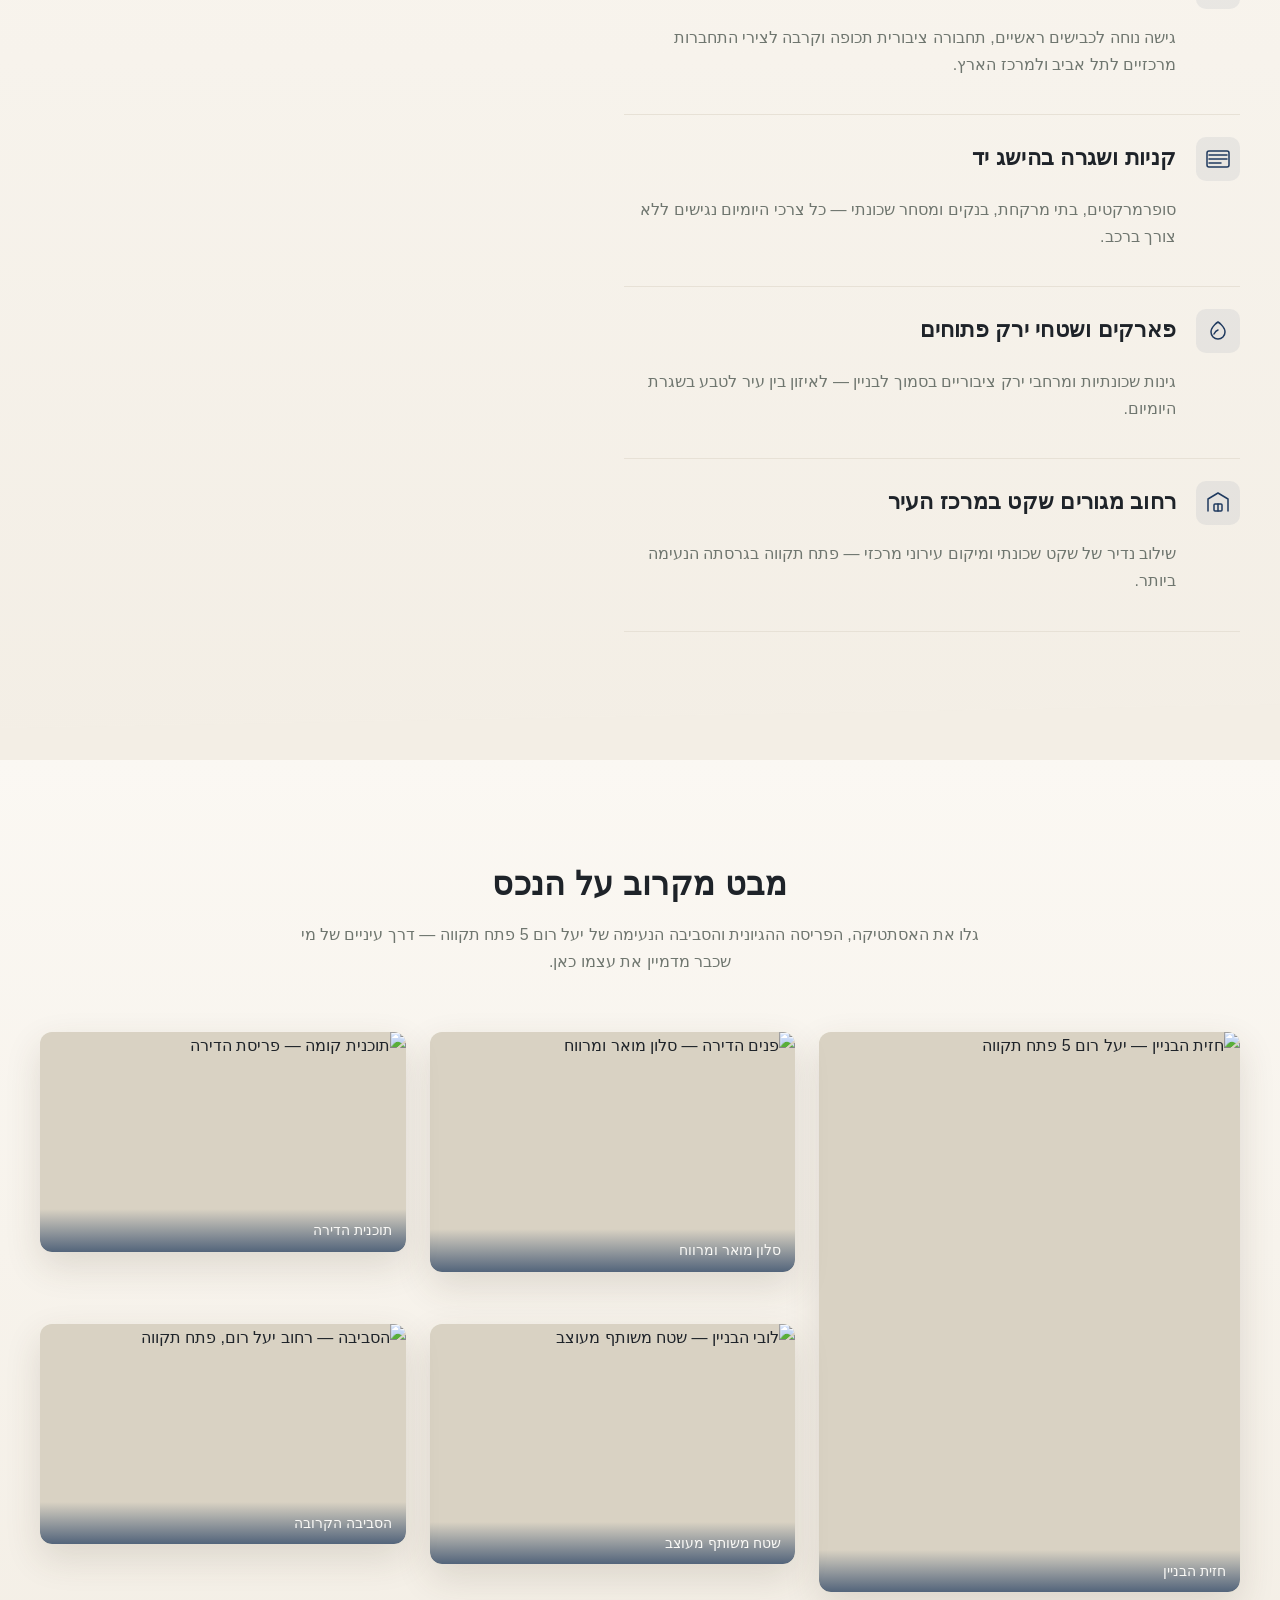
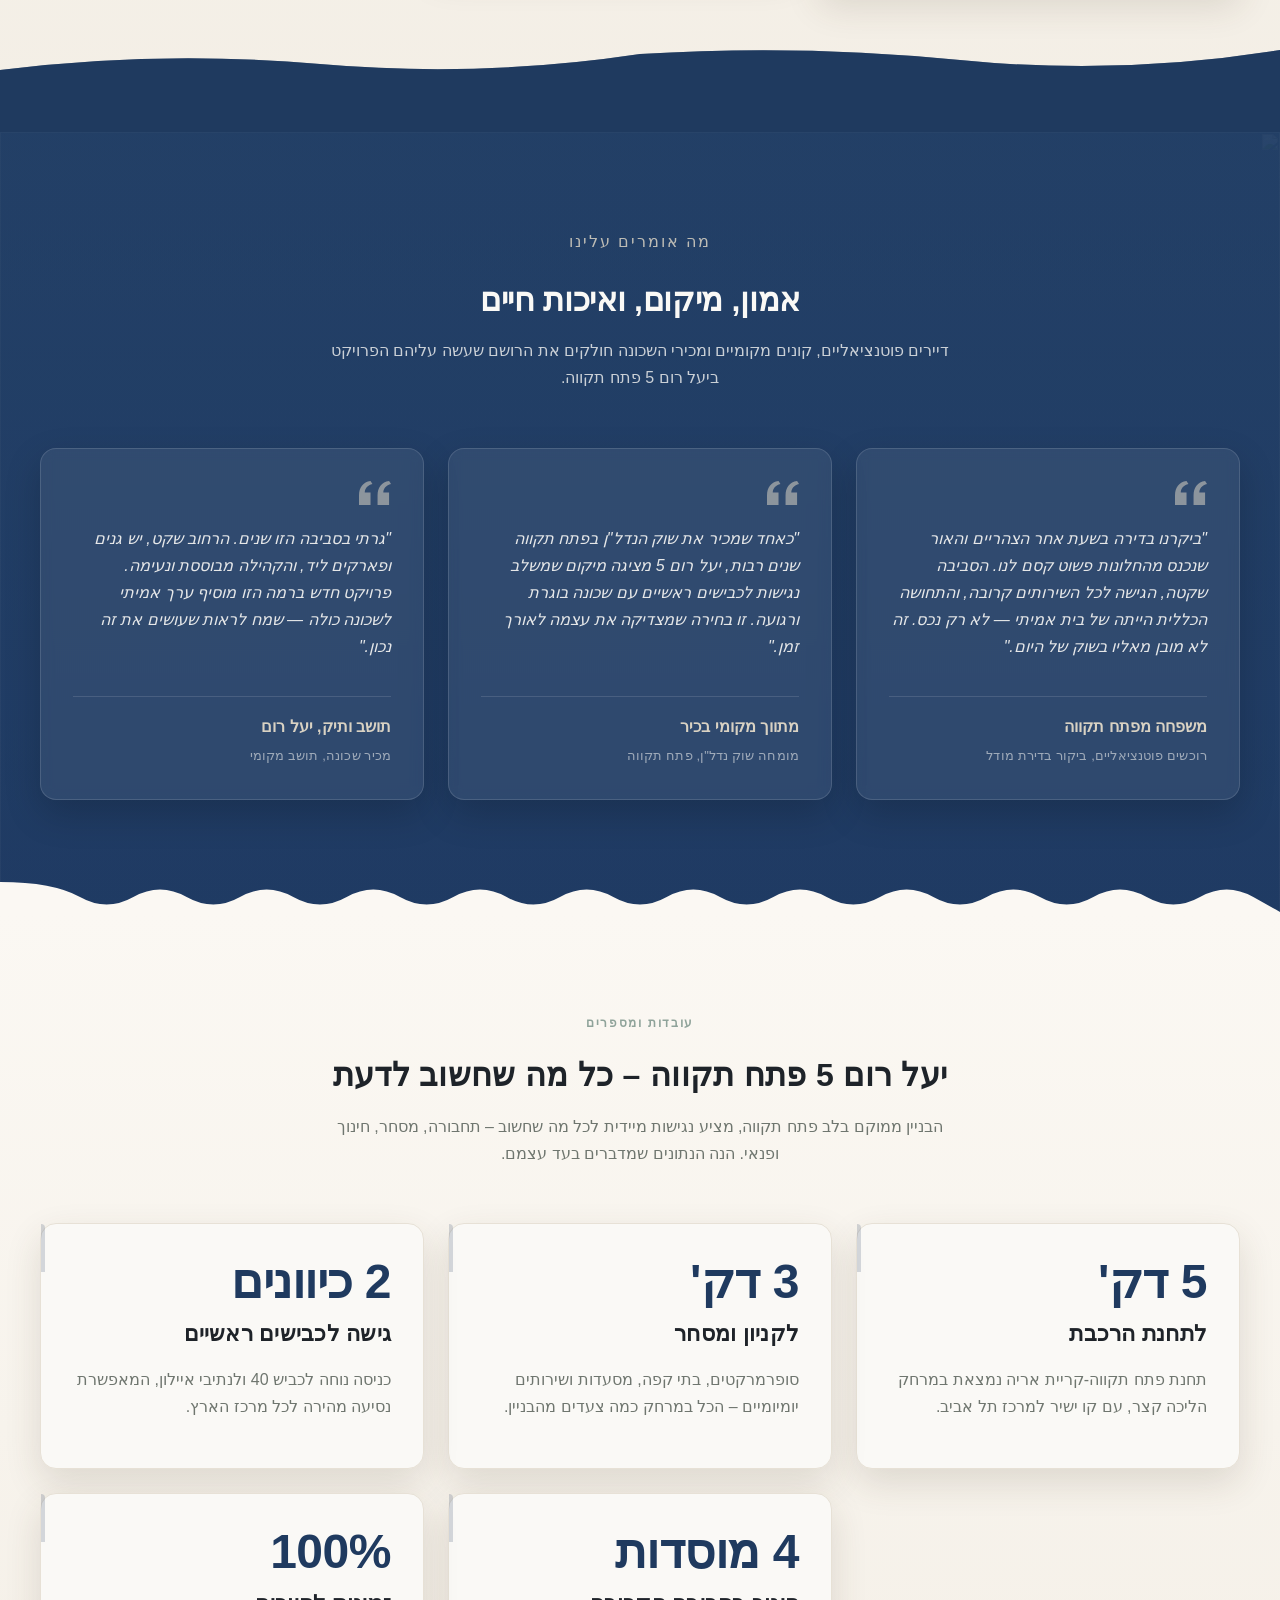
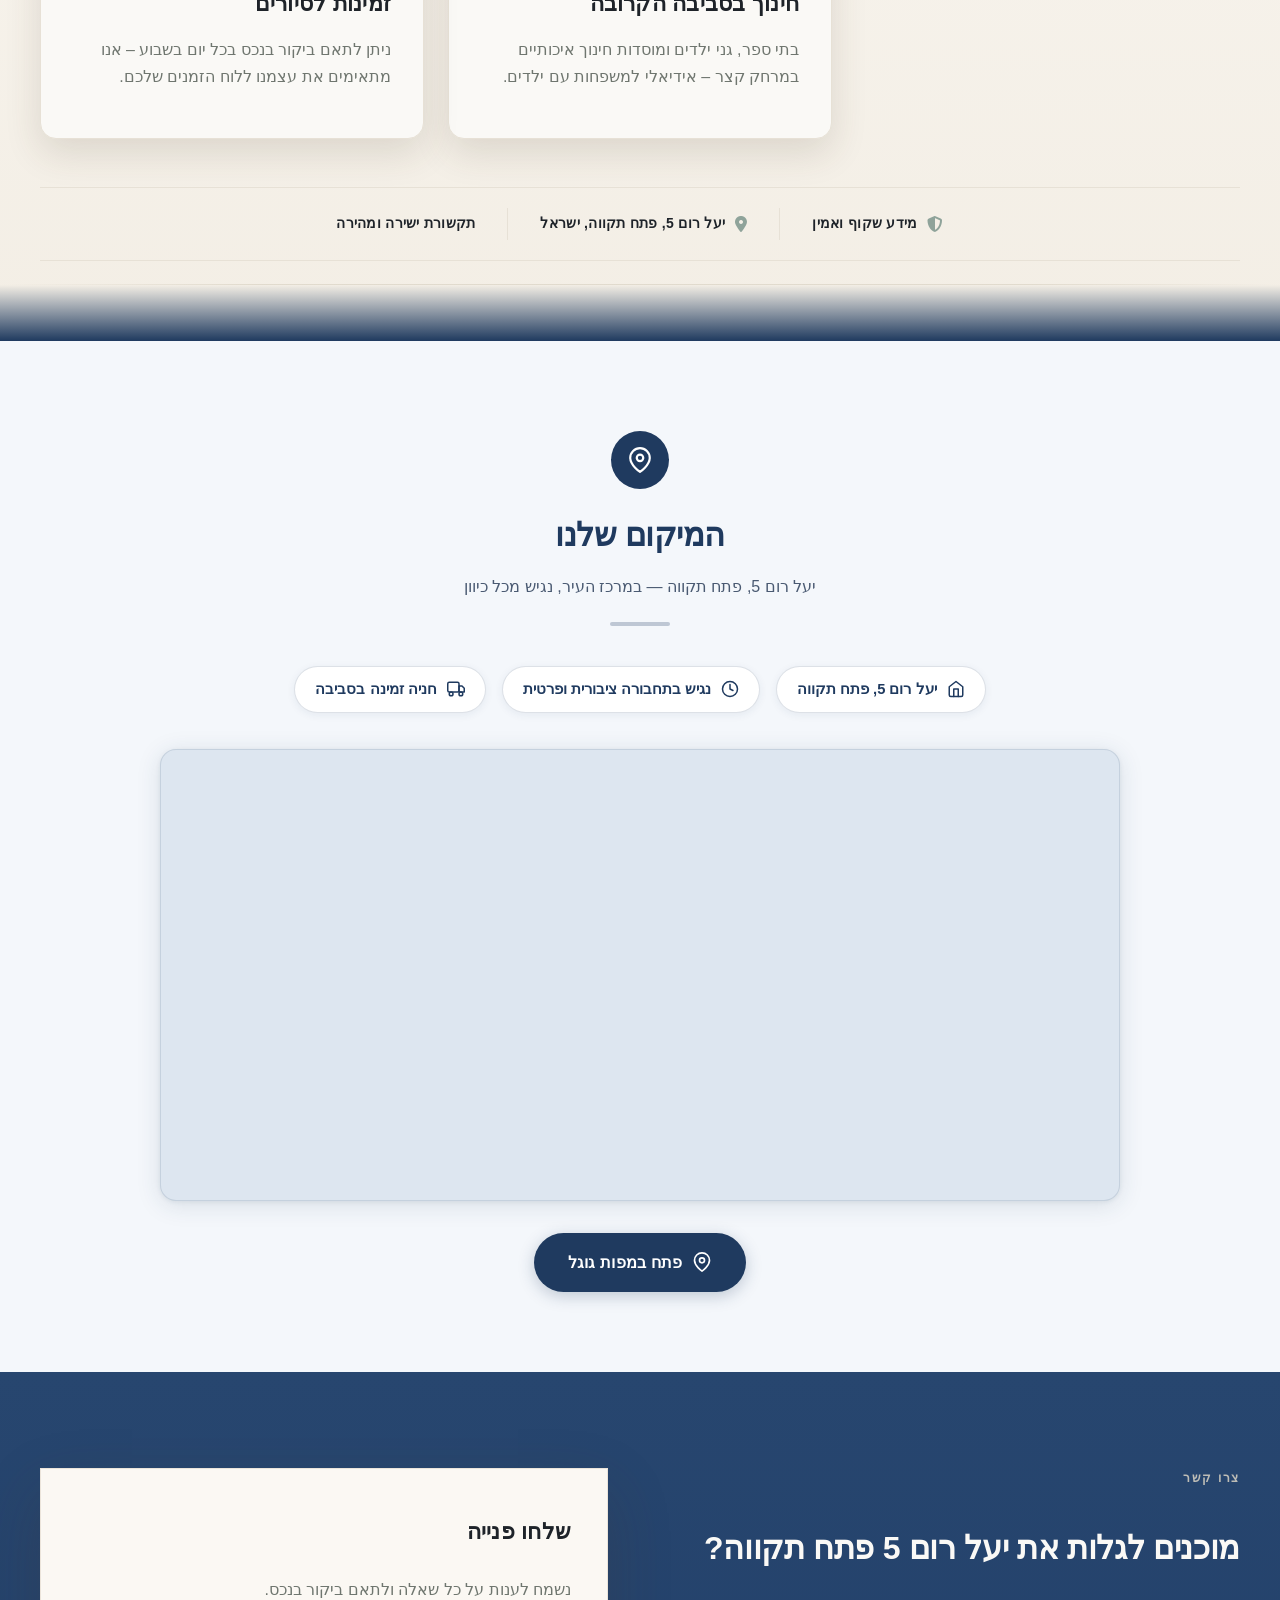
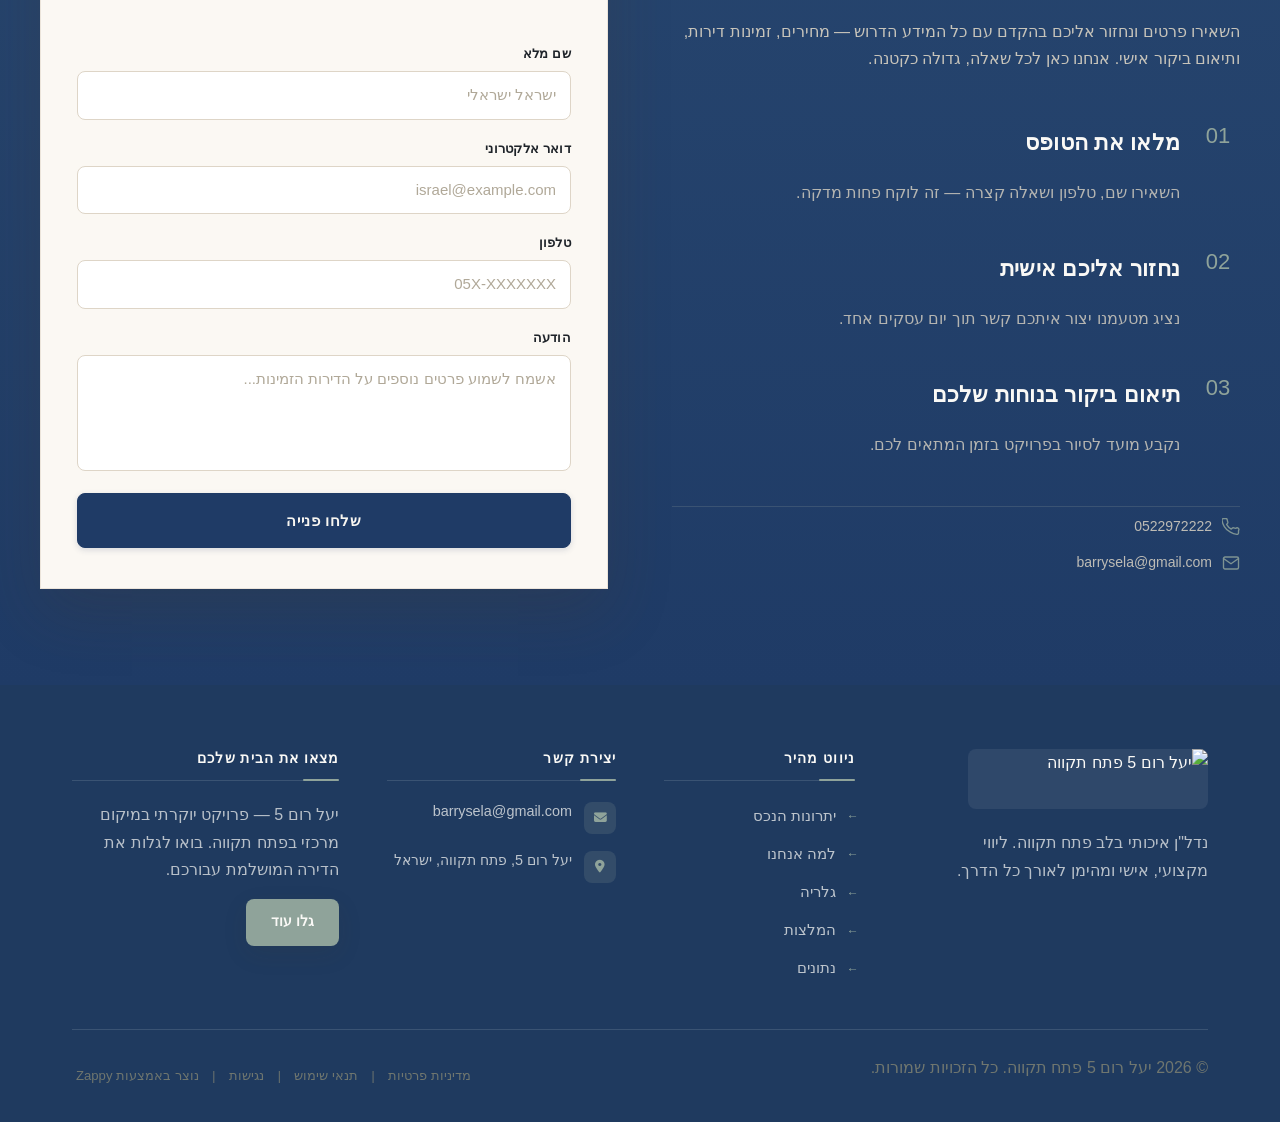
==== commit 58a0a13e: "Background sync: Progressive GitHub Sync" ====
--- a/public/index.html
+++ b/public/index.html
@@ -935,34 +935,34 @@
   </div>
 </section><section id="hero" class="v1-hero" data-layout-spec="בית-hero" dir="rtl">
   <style>
-    .v1-hero { display: flex; flex-direction: row; min-height: 100vh; background: #FAF9F6; font-family: 'Rubik', sans-serif; overflow: hidden; }
-    .v1-content-side { flex: 1; display: flex; flex-direction: column; justify-content: center; padding: 80px 56px; background: #1F3A5F; position: relative; z-index: 2; }
-    .v1-content-side::after { content: ''; position: absolute; left: -30px; top: 0; width: 60px; height: 100%; background: #1F3A5F; z-index: 1; }
-    .v1-badge { display: inline-block; background: rgba(143,163,154,0.25); color: #D9D2C3; font-size: 11px; font-weight: 700; letter-spacing: 3px; padding: 6px 18px; border-radius: 30px; margin-bottom: 28px; text-transform: uppercase; border: 1px solid rgba(143,163,154,0.4); }
-    .v1-main-title { font-size: clamp(40px, 5vw, 70px); font-weight: 900; color: #FAF9F6; line-height: 1.05; margin: 0 0 10px 0; letter-spacing: -1px; }
-    .v1-city { display: block; color: #8FA39A; font-size: clamp(26px, 3.5vw, 46px); font-weight: 300; letter-spacing: 2px; margin-top: 4px; }
-    .v1-divider-line { width: 60px; height: 3px; background: linear-gradient(to left, #8FA39A, transparent); margin: 24px 0; border-radius: 2px; }
-    .v1-subtitle { font-size: clamp(15px, 1.6vw, 18px); color: rgba(217,210,195,0.85); line-height: 1.8; margin: 0 0 32px 0; max-width: 420px; }
-    .v1-location { color: #8FA39A; font-size: 14px; margin-bottom: 40px; display: flex; align-items: center; gap: 8px; font-weight: 500; }
-    .v1-location-icon { font-size: 16px; }
+    .v1-hero { display: flex; flex-direction: row; height: 100vh; min-height: 600px; background: #1F3A5F; font-family: 'Rubik', sans-serif; overflow: hidden; position: relative; }
+    .v1-content-side { flex: 0 0 44%; display: flex; flex-direction: column; justify-content: center; align-items: flex-start; padding: 100px 56px 80px; background: #1F3A5F; position: relative; z-index: 2; }
+    .v1-content-side::after { content: ''; position: absolute; left: -1px; top: 0; width: 32px; height: 100%; background: #1F3A5F; z-index: 3; }
+    .v1-badge { display: inline-block; background: rgba(143,163,154,0.2); color: #8FA39A; font-size: 11px; font-weight: 700; letter-spacing: 3px; padding: 6px 18px; border-radius: 30px; margin-bottom: 32px; text-transform: uppercase; border: 1px solid rgba(143,163,154,0.35); white-space: nowrap; }
+    .v1-main-title { font-size: clamp(42px, 4.5vw, 72px); font-weight: 900; color: #FAF9F6; line-height: 1.0; margin: 0 0 10px 0; letter-spacing: -1px; }
+    .v1-city { display: block; color: #8FA39A; font-size: clamp(28px, 3vw, 48px); font-weight: 300; letter-spacing: 3px; margin-top: 6px; }
+    .v1-divider-line { width: 50px; height: 3px; background: linear-gradient(to left, #8FA39A, transparent); margin: 28px 0; border-radius: 2px; }
+    .v1-subtitle { font-size: 16px; color: rgba(217,210,195,0.8); line-height: 1.85; margin: 0 0 28px 0; max-width: 380px; }
+    .v1-location { color: #8FA39A; font-size: 13px; margin-bottom: 44px; display: flex; align-items: center; gap: 8px; font-weight: 500; }
+    .v1-location-icon { font-size: 15px; }
     .v1-cta-group { display: flex; gap: 14px; flex-wrap: wrap; }
-    .v1-btn-primary { background: #D9D2C3; color: #1F3A5F; padding: 15px 36px; border-radius: 4px; text-decoration: none; font-weight: 800; font-size: 15px; transition: all 0.3s; letter-spacing: 0.5px; }
-    .v1-btn-primary:hover { background: #FAF9F6; transform: translateY(-3px); box-shadow: 0 12px 32px rgba(0,0,0,0.25); }
-    .v1-btn-secondary { background: transparent; color: #D9D2C3; padding: 15px 32px; border-radius: 4px; text-decoration: none; font-weight: 600; font-size: 15px; border: 1.5px solid rgba(143,163,154,0.5); transition: all 0.3s; }
+    .v1-btn-primary { background: #D9D2C3; color: #1F3A5F; padding: 15px 36px; border-radius: 4px; text-decoration: none; font-weight: 800; font-size: 15px; transition: all 0.3s; letter-spacing: 0.3px; white-space: nowrap; }
+    .v1-btn-primary:hover { background: #FAF9F6; transform: translateY(-3px); box-shadow: 0 12px 32px rgba(0,0,0,0.3); }
+    .v1-btn-secondary { background: transparent; color: #D9D2C3; padding: 15px 32px; border-radius: 4px; text-decoration: none; font-weight: 600; font-size: 15px; border: 1.5px solid rgba(143,163,154,0.45); transition: all 0.3s; white-space: nowrap; }
     .v1-btn-secondary:hover { background: rgba(143,163,154,0.15); border-color: #8FA39A; color: #FAF9F6; }
-    .v1-image-side { flex: 1.3; position: relative; overflow: hidden; }
-    .v1-hero-img { width: 100%; height: 100%; object-fit: cover; display: block; transition: transform 8s ease; }
-    .v1-hero:hover .v1-hero-img { transform: scale(1.04); }
-    .v1-image-overlay { position: absolute; inset: 0; background: linear-gradient(to right, #1F3A5F 0%, rgba(31,58,95,0.3) 35%, transparent 60%); }
-    .v1-image-badge { position: absolute; bottom: 40px; right: 40px; background: rgba(31,58,95,0.82); backdrop-filter: blur(12px); border: 1px solid rgba(143,163,154,0.35); color: #D9D2C3; padding: 14px 22px; border-radius: 12px; font-size: 13px; font-weight: 600; line-height: 1.5; }
-    .v1-image-badge strong { display: block; font-size: 20px; font-weight: 900; color: #FAF9F6; }
+    .v1-image-side { flex: 1; position: relative; overflow: hidden; }
+    .v1-hero-img { width: 100%; height: 100%; object-fit: cover; object-position: center center; display: block; transition: transform 10s ease; }
+    .v1-hero:hover .v1-hero-img { transform: scale(1.05); }
+    .v1-image-overlay { position: absolute; inset: 0; background: linear-gradient(to right, #1F3A5F 0%, rgba(31,58,95,0.2) 25%, transparent 55%); }
+    .v1-image-badge { position: absolute; bottom: 36px; left: 36px; background: rgba(15,24,45,0.78); backdrop-filter: blur(14px); border: 1px solid rgba(143,163,154,0.3); color: #D9D2C3; padding: 14px 22px; border-radius: 12px; font-size: 13px; font-weight: 600; line-height: 1.5; }
+    .v1-image-badge strong { display: block; font-size: 19px; font-weight: 900; color: #FAF9F6; margin-bottom: 2px; }
     @media (max-width: 900px) {
-      .v1-hero { flex-direction: column-reverse; }
-      .v1-image-side { height: 55vw; min-height: 260px; max-height: 420px; flex: none; }
-      .v1-content-side { padding: 48px 28px 56px; flex: none; }
+      .v1-hero { flex-direction: column; height: auto; min-height: 100svh; }
+      .v1-image-side { flex: none; height: 52vw; min-height: 240px; max-height: 380px; }
+      .v1-content-side { flex: none; padding: 52px 28px 64px; justify-content: flex-start; }
       .v1-content-side::after { display: none; }
-      .v1-image-overlay { background: linear-gradient(to top, #1F3A5F 0%, transparent 50%); }
-      .v1-image-badge { bottom: 20px; right: 20px; }
+      .v1-image-overlay { background: linear-gradient(to bottom, rgba(31,58,95,0.1) 0%, #1F3A5F 100%); }
+      .v1-image-badge { bottom: 16px; left: 16px; }
     }
   </style>
 
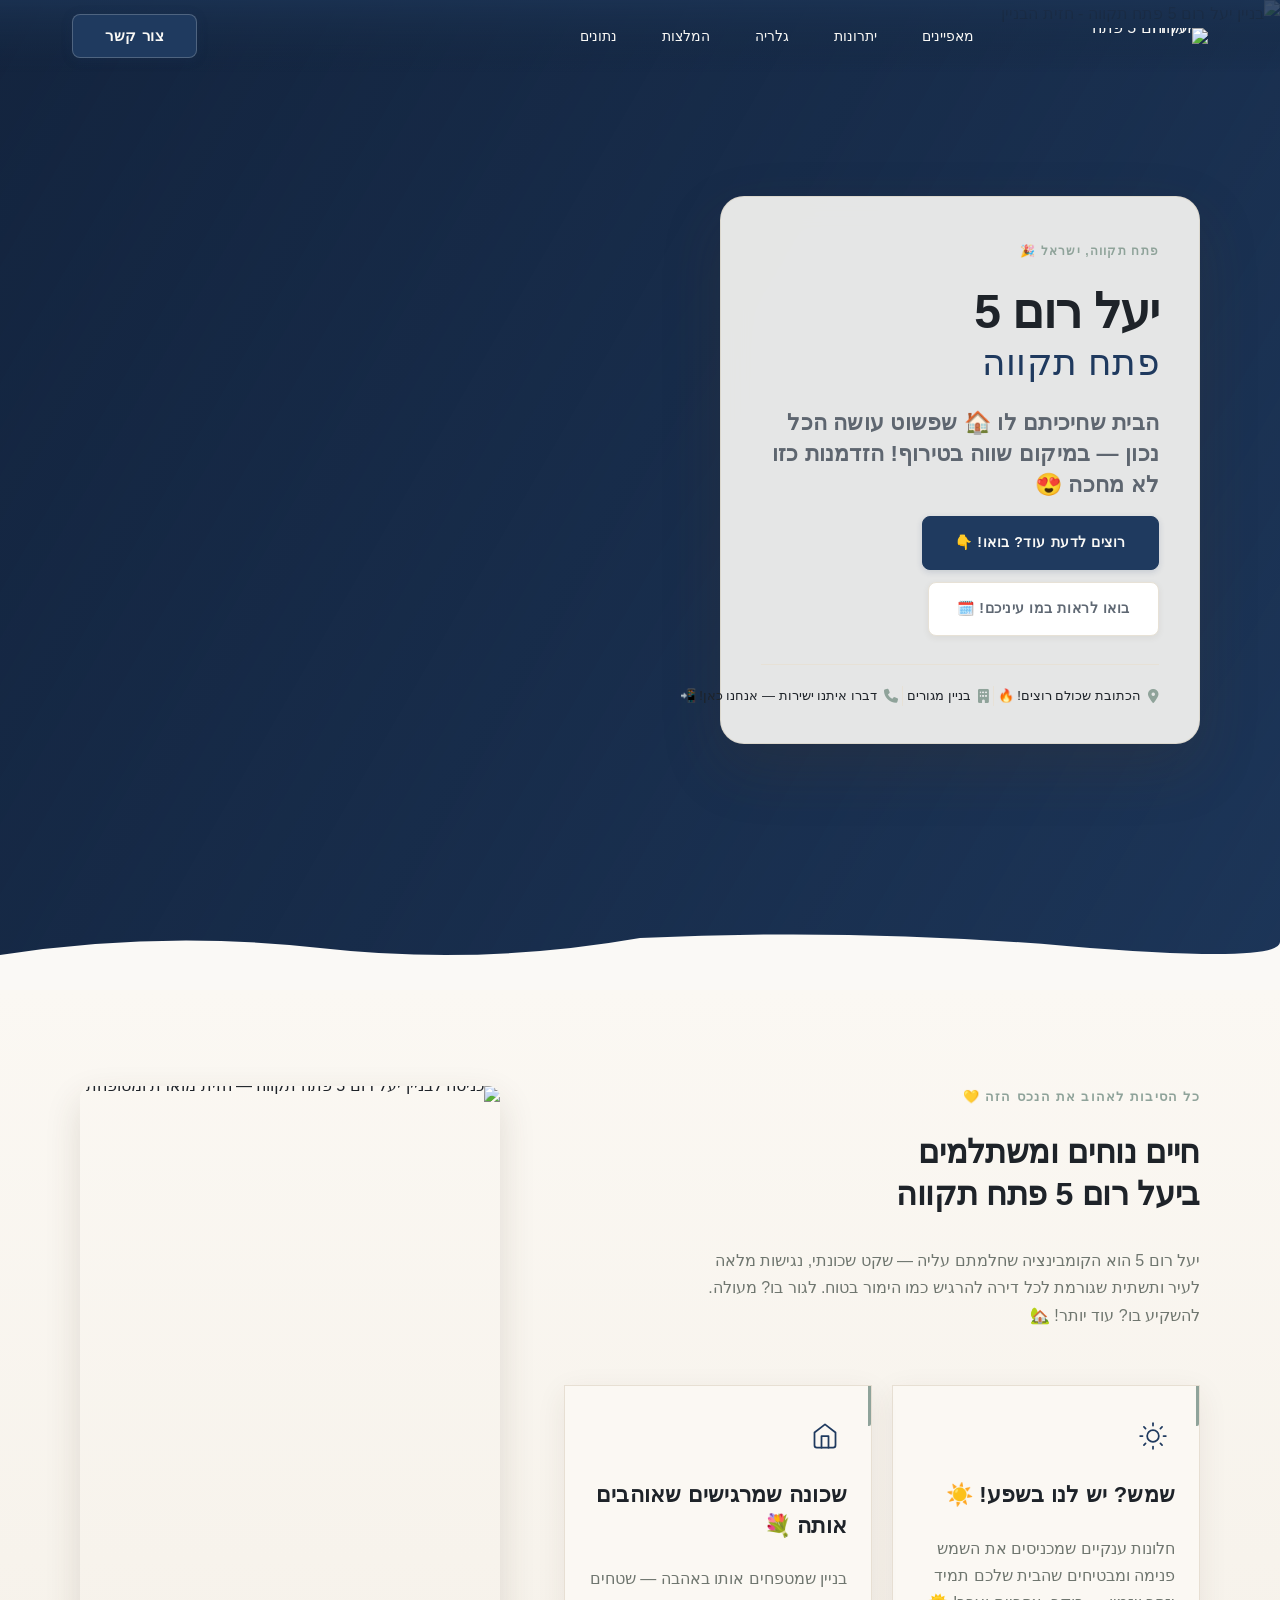
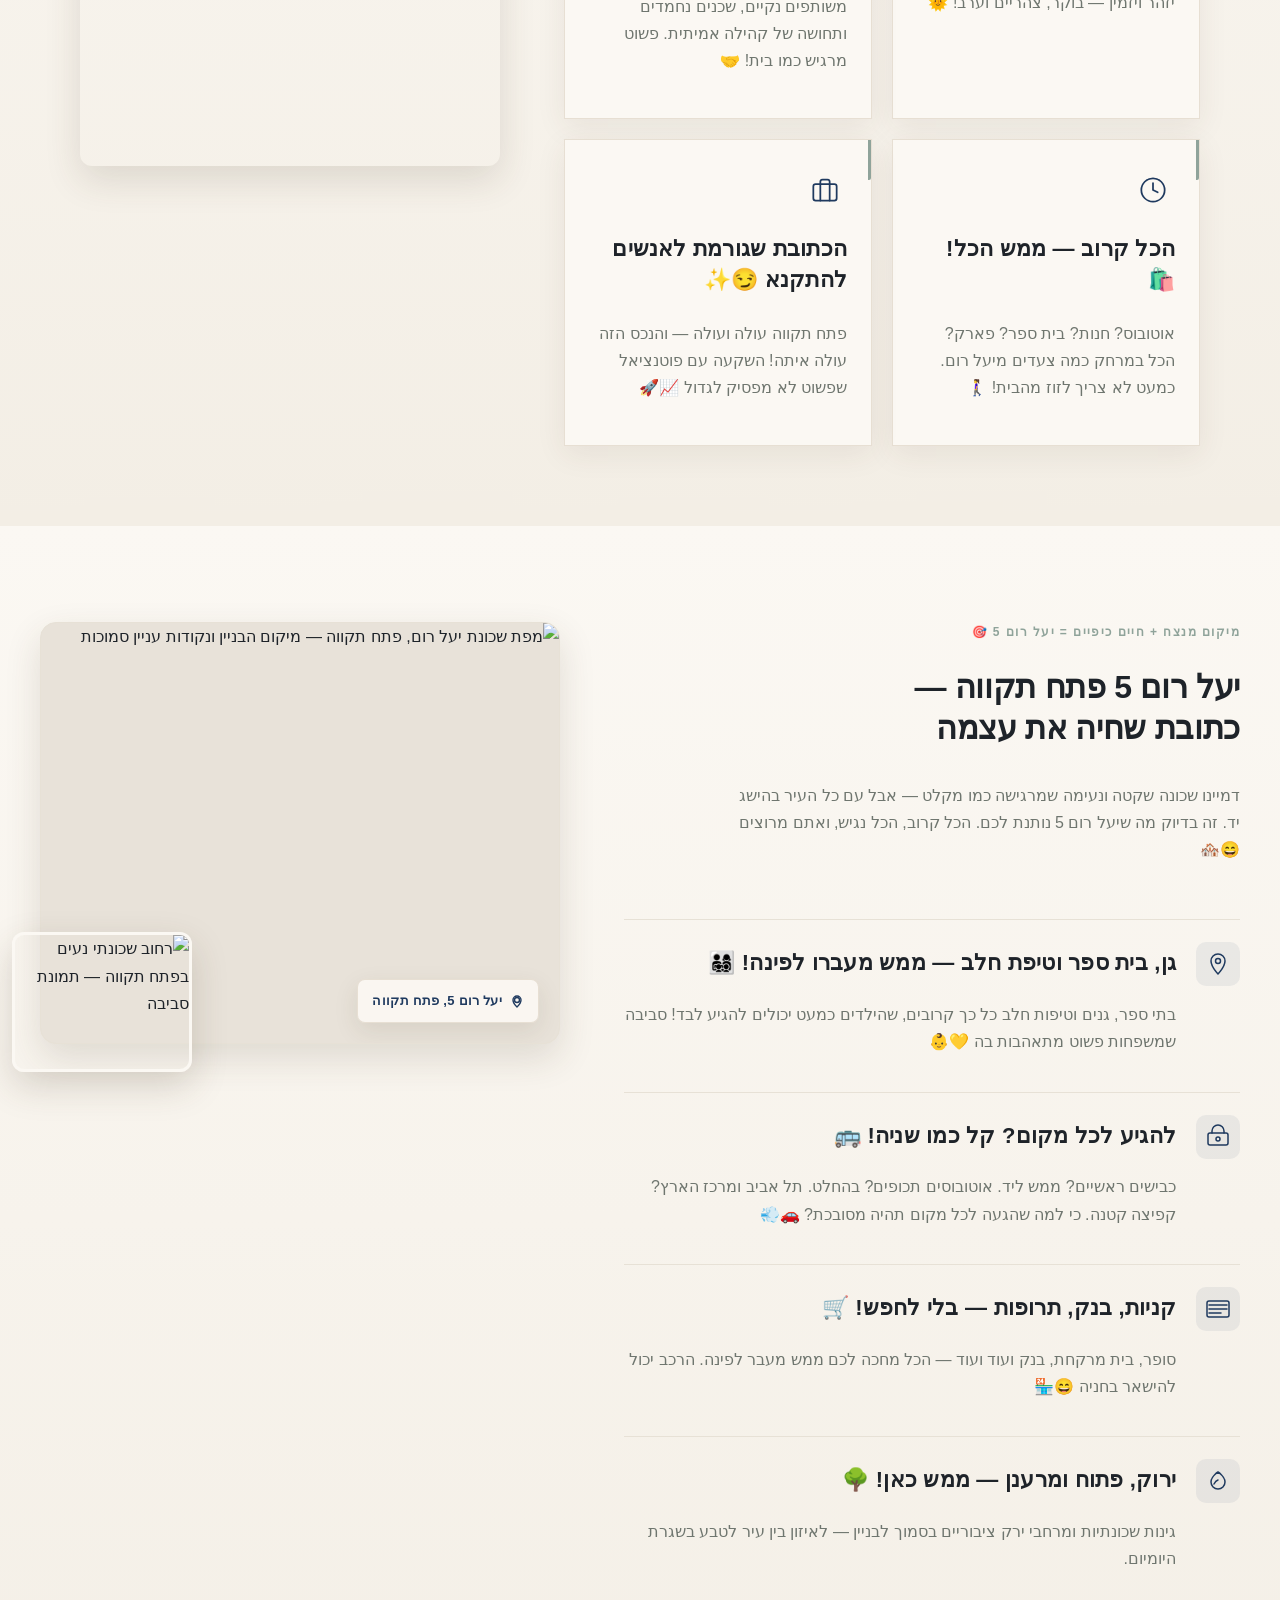
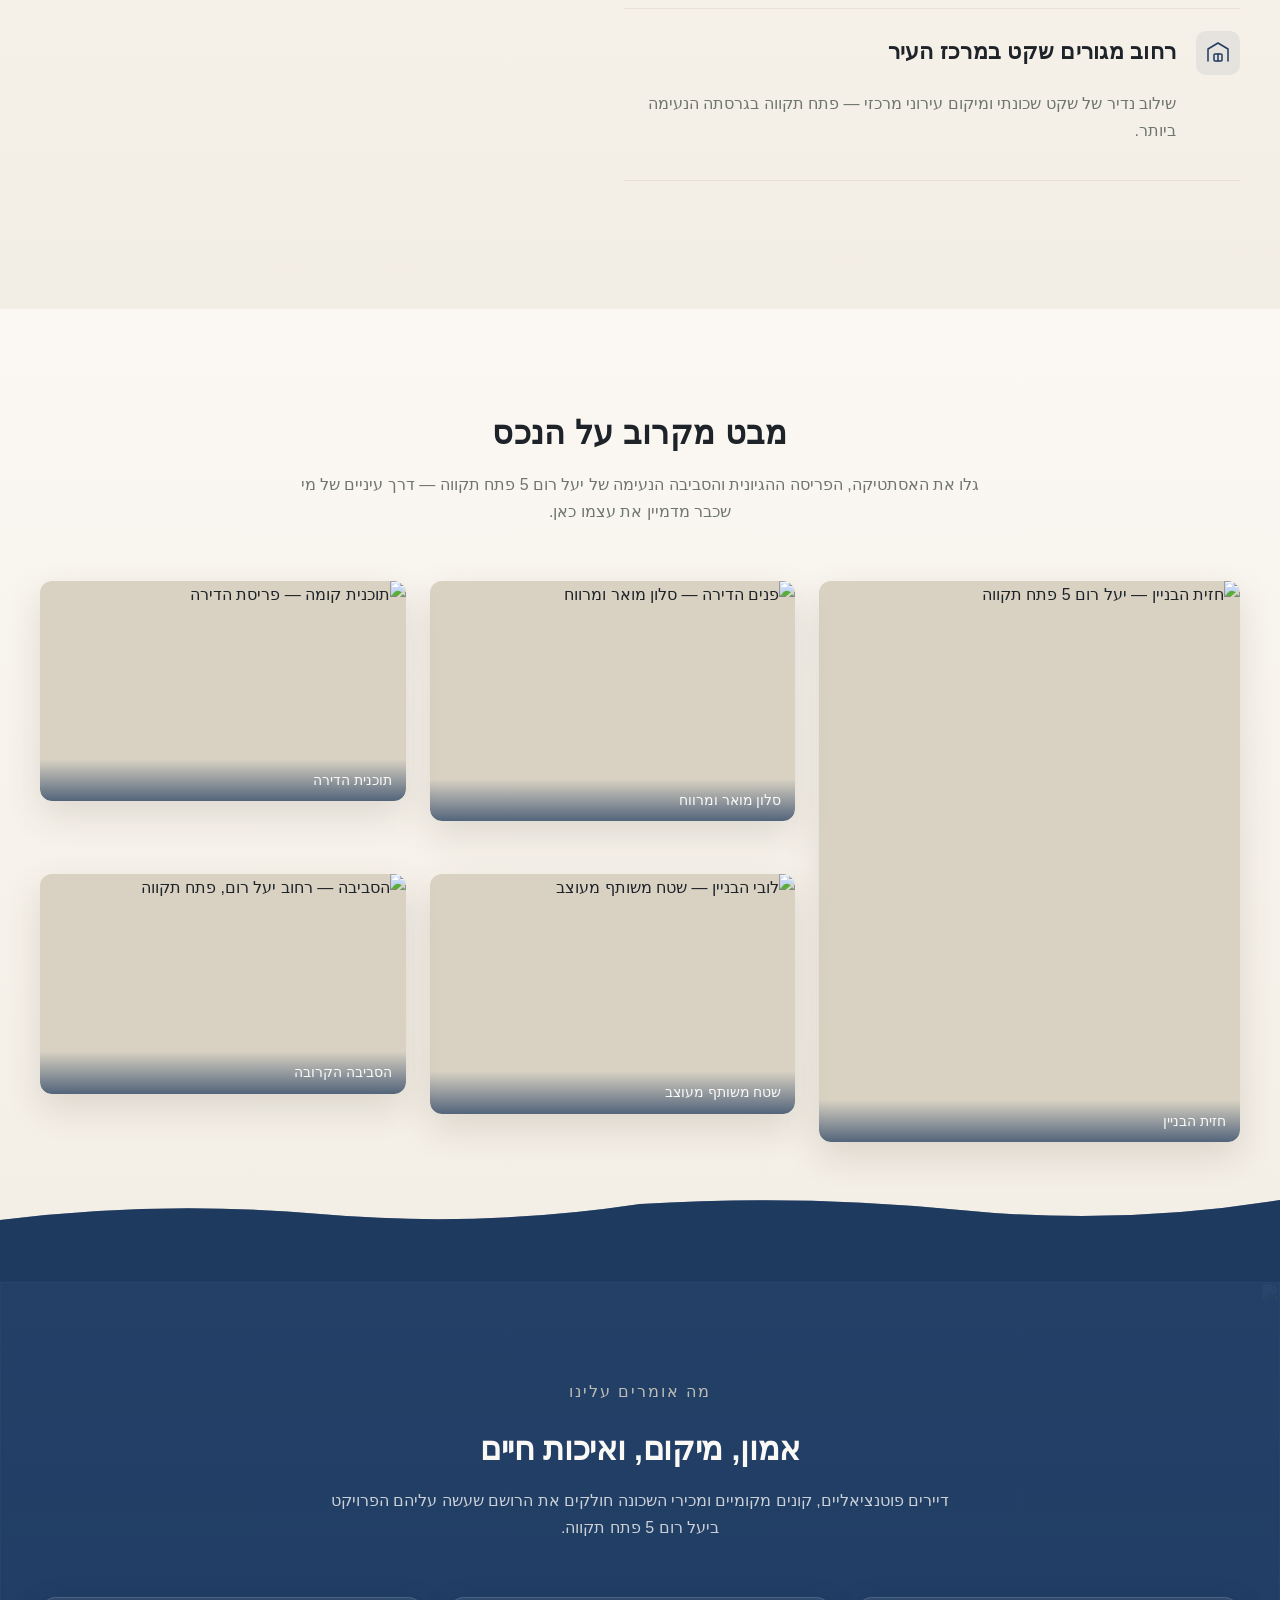
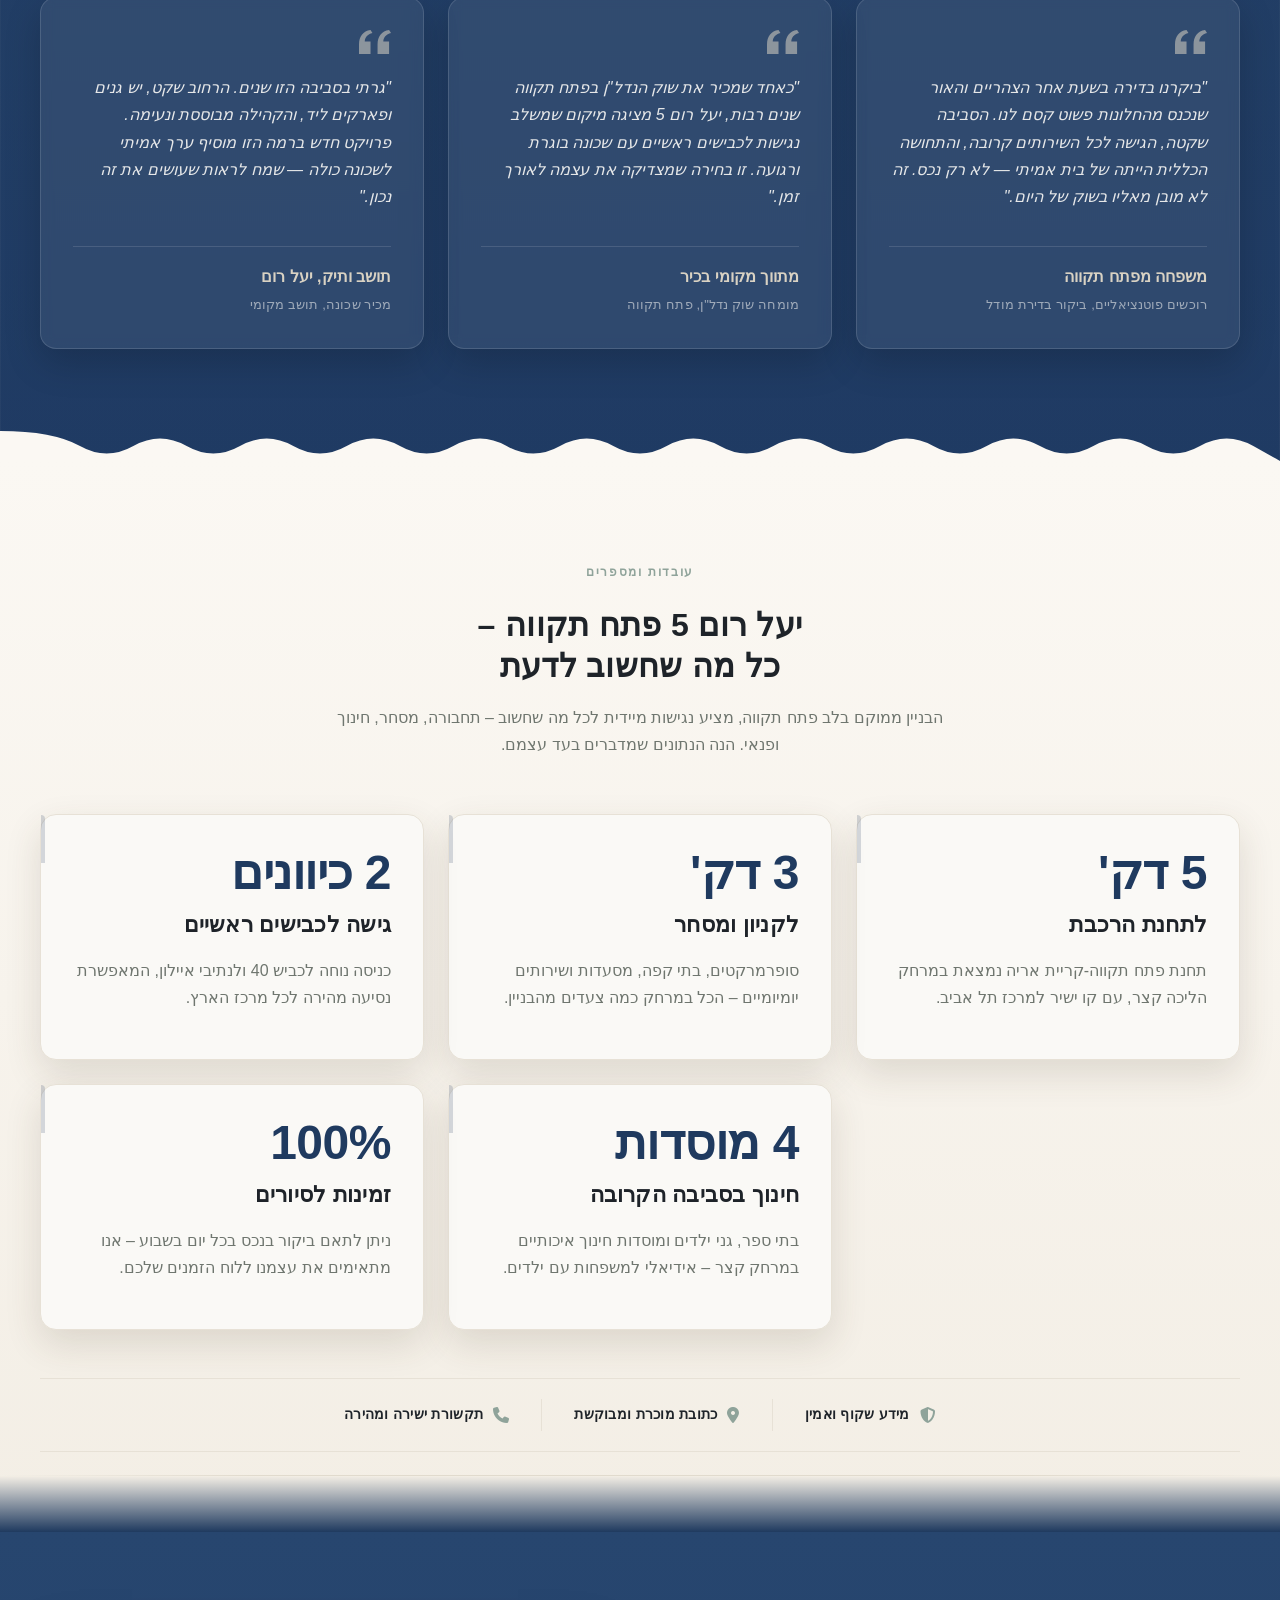
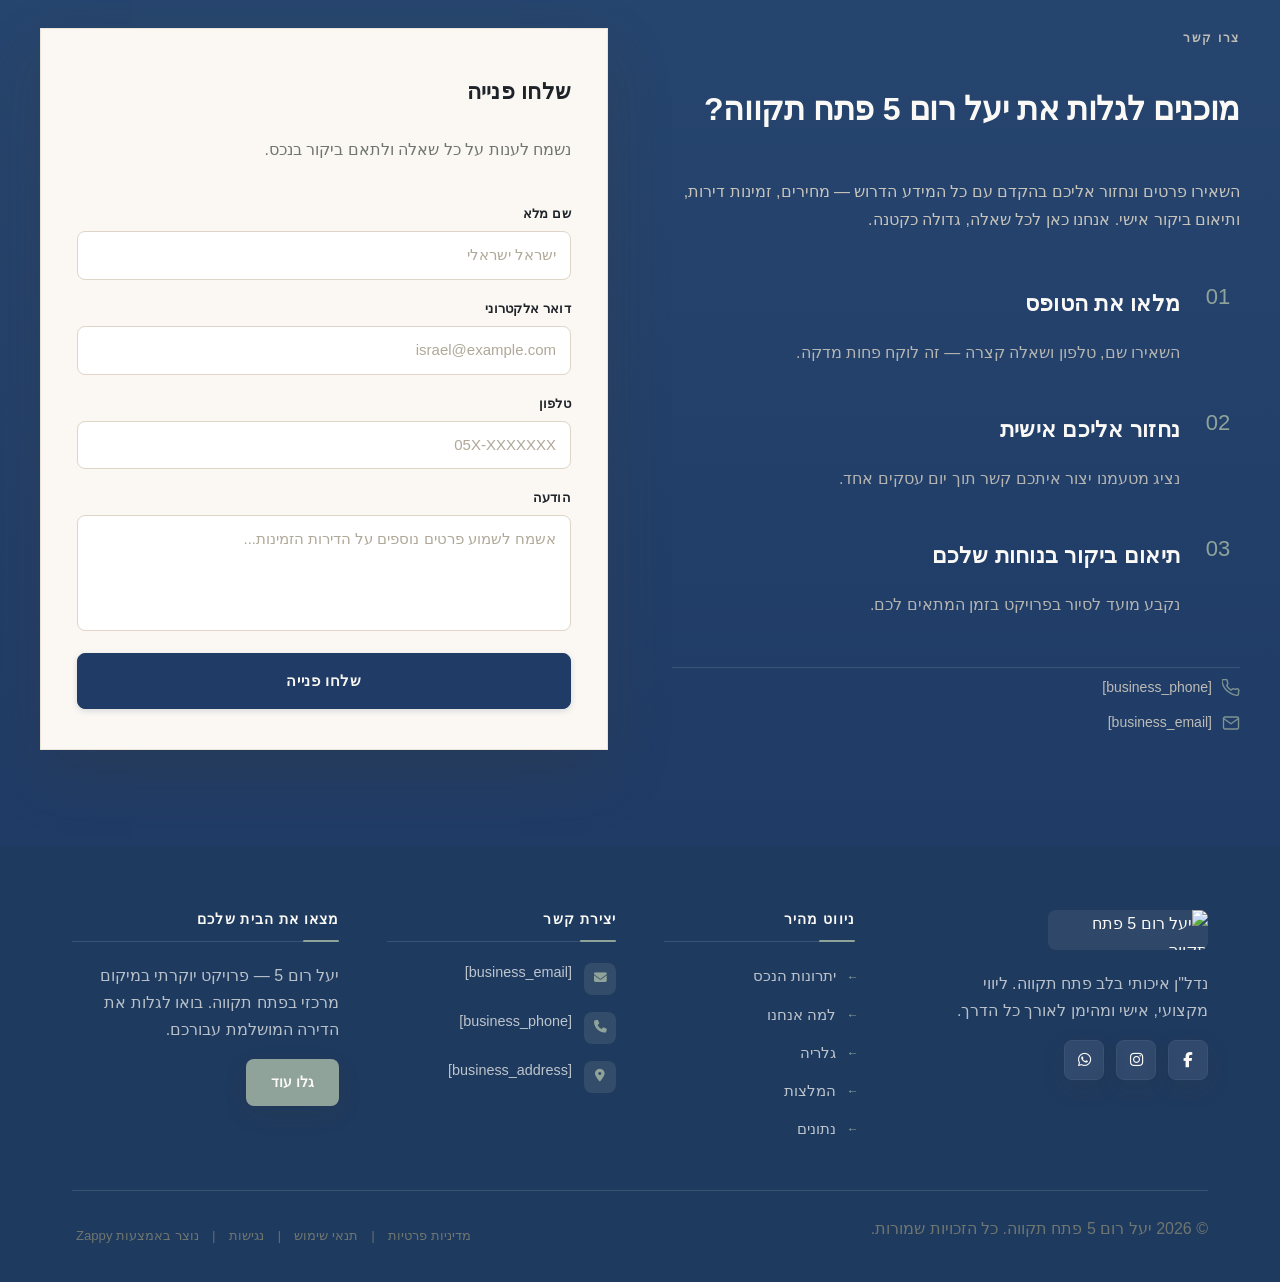
==== commit 167dae70: "Background sync: Progressive GitHub Sync" ====
--- a/public/index.html
+++ b/public/index.html
@@ -333,7 +333,7 @@
     </svg>
   </button>
 
-  <button class="phone-header-btn" data-phone="0522972222" aria-label="Call">
+  <button class="phone-header-btn" data-phone="[business_phone]" aria-label="Call">
     <svg width="20" height="20" viewBox="0 0 24 24" fill="currentColor">
       <path d="M22 16.92v3a2 2 0 0 1-2.18 2 19.79 19.79 0 0 1-8.63-3.07 19.5 19.5 0 0 1-6-6 19.79 19.79 0 0 1-3.07-8.67A2 2 0 0 1 4.11 2h3a2 2 0 0 1 2 1.72 12.84 12.84 0 0 0 .7 2.81 2 2 0 0 1-.45 2.11L8.09 9.91a16 16 0 0 0 6 6l1.27-1.27a2 2 0 0 1 2.11-.45 12.84 12.84 0 0 0 2.81.7A2 2 0 0 1 22 16.92z"></path>
     </svg>
@@ -349,10 +349,6 @@
     
 
     <div class="nav-cta-container">
-      <div class="nav-search-wrapper">
-        <script async="" src="https://cse.google.com/cse.js?cx=713c0ea285e9e4eed"></script>
-        <div class="gcse-search"></div>
-      </div>
       <a href="#contact" class="nav-cta-btn">צור קשר</a>
     </div>
   </div>
@@ -740,7 +736,7 @@
         const phoneLinks = document.querySelectorAll('a[href^="tel:"]');
         const phoneNumber = phoneLinks.length > 0 
           ? phoneLinks[0].getAttribute('href').replace('tel:', '')
-          : '0522972222';
+          : '[business_phone]';
         
         window.location.href = 'tel:' + phoneNumber;
         console.log('[Navbar] Phone button clicked');
@@ -787,242 +783,61 @@
 </script>
   
   <main>
-    <section id="announcement-bar-realestate" style="width:100%;box-sizing:border-box;font-family:'Segoe UI',Arial,sans-serif;direction:rtl;">
-  <style>
-    #announcement-bar-realestate * {
-      box-sizing: border-box;
-      margin: 0;
-      padding: 0;
-    }
-
-    #announcement-bar-realestate .ann-bar {
-      background: #1F5F3A;
-      width: 100%;
-      overflow: hidden;
-      position: relative;
-    }
-
-    #announcement-bar-realestate .ann-bar__container {
-      max-width: 100%;
-      margin: 0 auto;
-      padding: 0 16px;
-    }
-
-    #announcement-bar-realestate .ann-bar__wrapper {
-      display: flex;
-      align-items: center;
-      justify-content: center;
-      min-height: 44px;
-      position: relative;
-    }
-
-    #announcement-bar-realestate .ann-bar__slider-wrap {
-      width: 100%;
-      overflow: hidden;
-      position: relative;
-    }
-
-    #announcement-bar-realestate .ann-bar__track {
-      display: flex;
-      width: 100%;
-      animation: annSlide 12s infinite;
-    }
-
-    #announcement-bar-realestate .ann-bar__slide {
-      min-width: 100%;
-      display: flex;
-      align-items: center;
-      justify-content: center;
-      padding: 10px 16px;
-    }
-
-    #announcement-bar-realestate .ann-bar__text {
-      color: #D9E8D2;
-      font-size: 13px;
-      font-weight: 400;
-      letter-spacing: 0.06em;
-      text-align: center;
-      display: flex;
-      align-items: center;
-      gap: 8px;
-      line-height: 1.5;
-    }
-
-    #announcement-bar-realestate .ann-bar__text::before {
-      content: "✦";
-      color: #6A9E7A;
-      font-size: 10px;
-      flex-shrink: 0;
-    }
-
-    #announcement-bar-realestate .ann-bar__text::after {
-      content: "✦";
-      color: #6A9E7A;
-      font-size: 10px;
-      flex-shrink: 0;
-    }
-
-    @keyframes annSlide {
-      0%   { transform: translateX(0%); }
-      28%  { transform: translateX(0%); }
-      33%  { transform: translateX(-100%); }
-      61%  { transform: translateX(-100%); }
-      66%  { transform: translateX(-200%); }
-      94%  { transform: translateX(-200%); }
-      100% { transform: translateX(-300%); }
-    }
-
-    #announcement-bar-realestate .ann-bar__dots {
-      display: flex;
-      gap: 6px;
-      position: absolute;
-      left: 16px;
-      top: 50%;
-      transform: translateY(-50%);
-    }
-
-    #announcement-bar-realestate .ann-bar__dot {
-      width: 5px;
-      height: 5px;
-      border-radius: 50%;
-      background: #6A9E7A;
-      opacity: 0.5;
-    }
-
-    #announcement-bar-realestate .ann-bar__dot:first-child {
-      opacity: 1;
-      background: #D9E8D2;
-    }
-
-    @media (max-width: 600px) {
-      #announcement-bar-realestate .ann-bar__text {
-        font-size: 11.5px;
-        letter-spacing: 0.04em;
-      }
-
-      #announcement-bar-realestate .ann-bar__dots {
-        display: none;
-      }
-    }
-  </style>
-
-  <div class="ann-bar">
-    <div class="ann-bar__container">
-      <div class="ann-bar__wrapper">
-        <div class="ann-bar__slider-wrap">
-          <div class="ann-bar__track">
-            <div class="ann-bar__slide">
-              <p class="ann-bar__text">האתר פעיל ושירות הייעוץ הנדל"ני זמין בכל עת — צרו קשר עוד היום</p>
-            </div>
-            <div class="ann-bar__slide">
-              <p class="ann-bar__text">נכסים חדשים בפתח תקווה — יעל רום 5, הזדמנות שלא כדאי לפספס</p>
-            </div>
-            <div class="ann-bar__slide">
-              <p class="ann-bar__text">מקצועיות, אמינות ונסיון בנדל"ן — כל מה שצריך תחת קורת גג אחת</p>
-            </div>
-            <div class="ann-bar__slide">
-              <p class="ann-bar__text">האתר פעיל ושירות הייעוץ הנדל"ני זמין בכל עת — צרו קשר עוד היום</p>
-            </div>
-          </div>
+    <section id="hero" class="index-hero-section" data-layout-spec="בית-hero" dir="rtl" data-hero-type="fullscreen-scrim">
+  <!-- Background Image Layer -->
+  <div class="index-hero-bg">
+    <img data-hero-bg="true" data-placeholder="index-hero-image-1" data-context="Daytime architectural exterior photograph of a modern residential apartment building in Petah Tikva, Israel. Bright sunny day with clear blue sky, lush street trees, clean sidewalk with parked cars, warm sunlight casting soft shadows on the building facade. The building has contemporary Israeli residential architecture with balconies, stone cladding, and large windows. Street-level context showing a pleasant urban neighborhood. Wide-angle shot emphasizing the full building height and its surroundings." width="1200" height="800" src="/assets/site-index-hero-image-1.webp" alt="בניין יעל רום 5 פתח תקווה - חזית הבניין">
+  </div>
+
+  <!-- Scrim Overlay -->
+  <div class="index-hero-scrim" aria-hidden="true"></div>
+
+  <!-- Content Card -->
+  <div class="index-hero-container">
+    <div class="index-hero-card">
+      <!-- Location Label -->
+      <span class="index-hero-label">פתח תקווה, ישראל 🎉</span>
+
+      <!-- Main Headline -->
+      <h1 class="index-hero-title">יעל רום 5<br><span class="index-hero-title-sub">פתח תקווה</span></h1>
+
+      <!-- Subtitle -->
+      <h3 class="index-hero-subtitle">הבית שחיכיתם לו 🏠 שפשוט עושה הכל נכון — במיקום שווה בטירוף! הזדמנות כזו לא מחכה 😍</h3>
+
+      <!-- CTA Buttons -->
+      <div class="index-hero-ctas">
+        <a href="#contact" class="index-hero-btn-primary">רוצים לדעת עוד? בואו! 👇</a>
+        <a href="#contact" class="index-hero-btn-secondary">בואו לראות במו עיניכם! 🗓️</a>
+      </div>
+
+      <!-- Trust Line -->
+      <div class="index-hero-trust">
+        <div class="index-hero-trust-item">
+          <i class="fa-solid fa-location-dot"></i>
+          <span>הכתובת שכולם רוצים! 🔥</span>
         </div>
-        <div class="ann-bar__dots">
-          <div class="ann-bar__dot"></div>
-          <div class="ann-bar__dot"></div>
-          <div class="ann-bar__dot"></div>
+        <div class="index-hero-trust-divider" aria-hidden="true"></div>
+        <div class="index-hero-trust-item">
+          <i class="fa-solid fa-building"></i>
+          <span>בניין מגורים</span>
+        </div>
+        <div class="index-hero-trust-divider" aria-hidden="true"></div>
+        <div class="index-hero-trust-item">
+          <i class="fa-solid fa-phone"></i>
+          <span>דברו איתנו ישירות — אנחנו כאן! 📲</span>
         </div>
       </div>
     </div>
   </div>
-</section><section id="hero" class="v1-hero" data-layout-spec="בית-hero" dir="rtl">
-  <style>
-    .v1-hero { display: flex; flex-direction: row; height: 100vh; min-height: 600px; background: #1F3A5F; font-family: 'Rubik', sans-serif; overflow: hidden; position: relative; }
-    .v1-content-side { flex: 0 0 44%; display: flex; flex-direction: column; justify-content: center; align-items: flex-start; padding: 100px 56px 80px; background: #1F3A5F; position: relative; z-index: 2; }
-    .v1-content-side::after { content: ''; position: absolute; left: -1px; top: 0; width: 32px; height: 100%; background: #1F3A5F; z-index: 3; }
-    .v1-badge { display: inline-block; background: rgba(143,163,154,0.2); color: #8FA39A; font-size: 11px; font-weight: 700; letter-spacing: 3px; padding: 6px 18px; border-radius: 30px; margin-bottom: 32px; text-transform: uppercase; border: 1px solid rgba(143,163,154,0.35); white-space: nowrap; }
-    .v1-main-title { font-size: clamp(42px, 4.5vw, 72px); font-weight: 900; color: #FAF9F6; line-height: 1.0; margin: 0 0 10px 0; letter-spacing: -1px; }
-    .v1-city { display: block; color: #8FA39A; font-size: clamp(28px, 3vw, 48px); font-weight: 300; letter-spacing: 3px; margin-top: 6px; }
-    .v1-divider-line { width: 50px; height: 3px; background: linear-gradient(to left, #8FA39A, transparent); margin: 28px 0; border-radius: 2px; }
-    .v1-subtitle { font-size: 16px; color: rgba(217,210,195,0.8); line-height: 1.85; margin: 0 0 28px 0; max-width: 380px; }
-    .v1-location { color: #8FA39A; font-size: 13px; margin-bottom: 44px; display: flex; align-items: center; gap: 8px; font-weight: 500; }
-    .v1-location-icon { font-size: 15px; }
-    .v1-cta-group { display: flex; gap: 14px; flex-wrap: wrap; }
-    .v1-btn-primary { background: #D9D2C3; color: #1F3A5F; padding: 15px 36px; border-radius: 4px; text-decoration: none; font-weight: 800; font-size: 15px; transition: all 0.3s; letter-spacing: 0.3px; white-space: nowrap; }
-    .v1-btn-primary:hover { background: #FAF9F6; transform: translateY(-3px); box-shadow: 0 12px 32px rgba(0,0,0,0.3); }
-    .v1-btn-secondary { background: transparent; color: #D9D2C3; padding: 15px 32px; border-radius: 4px; text-decoration: none; font-weight: 600; font-size: 15px; border: 1.5px solid rgba(143,163,154,0.45); transition: all 0.3s; white-space: nowrap; }
-    .v1-btn-secondary:hover { background: rgba(143,163,154,0.15); border-color: #8FA39A; color: #FAF9F6; }
-    .v1-image-side { flex: 1; position: relative; overflow: hidden; }
-    .v1-hero-img { width: 100%; height: 100%; object-fit: cover; object-position: center center; display: block; transition: transform 10s ease; }
-    .v1-hero:hover .v1-hero-img { transform: scale(1.05); }
-    .v1-image-overlay { position: absolute; inset: 0; background: linear-gradient(to right, #1F3A5F 0%, rgba(31,58,95,0.2) 25%, transparent 55%); }
-    .v1-image-badge { position: absolute; bottom: 36px; left: 36px; background: rgba(15,24,45,0.78); backdrop-filter: blur(14px); border: 1px solid rgba(143,163,154,0.3); color: #D9D2C3; padding: 14px 22px; border-radius: 12px; font-size: 13px; font-weight: 600; line-height: 1.5; }
-    .v1-image-badge strong { display: block; font-size: 19px; font-weight: 900; color: #FAF9F6; margin-bottom: 2px; }
-    @media (max-width: 900px) {
-      .v1-hero { flex-direction: column; height: auto; min-height: 100svh; }
-      .v1-image-side { flex: none; height: 52vw; min-height: 240px; max-height: 380px; }
-      .v1-content-side { flex: none; padding: 52px 28px 64px; justify-content: flex-start; }
-      .v1-content-side::after { display: none; }
-      .v1-image-overlay { background: linear-gradient(to bottom, rgba(31,58,95,0.1) 0%, #1F3A5F 100%); }
-      .v1-image-badge { bottom: 16px; left: 16px; }
-    }
-  </style>
-
-  <div class="v1-content-side">
-    <div class="v1-badge">נדל"ן פרימיום • פתח תקווה</div>
-    <h1 class="v1-main-title">יעל רום 5<span class="v1-city">פתח תקווה</span></h1>
-    <div class="v1-divider-line"></div>
-    <p class="v1-subtitle">בניין מגורים מוקפד במיקום מרכזי — הזדמנות נדל"ן נדירה לרכישה ולהשכרה</p>
-    <div class="v1-location"><span class="v1-location-icon">📍</span> פתח תקווה, ישראל</div>
-    <div class="v1-cta-group">
-      <a href="#contact" class="v1-btn-primary" data-element-type="button" data-element-id="btn-1775881426942-w390s2amy">לפרטים נוספים</a>
-      <a href="#contact" class="v1-btn-secondary" data-element-type="button" data-element-id="btn-1775881426942-wfxw0fo48">קביעת ביקור</a>
-    </div>
-  </div>
-
-  <div class="v1-image-side">
-    <img src="/assets/site-index-hero-image-1-1774798389959-saiewd.webp?v=1774798389959" alt="בניין יעל רום 5 פתח תקווה - חזית הבניין" class="v1-hero-img" data-hero-bg="true" data-element-type="image" data-element-id="img-1775881426944-ytbacktm5">
-    <div class="v1-image-overlay"></div>
-    <div class="v1-image-badge">
-      <strong>יעל רום 5</strong>
-      פתח תקווה, ישראל
-    </div>
-  </div>
-
-</section>
-
-<section id="partners-section" class="partners-strip" aria-label="שותפים ומותגים" style="background-color: #FAF9F6; position: relative; overflow: hidden; --zappy-bg-color: #FAF9F6" data-zappy-bg-type="color" data-zappy-bg-color="#FAF9F6" data-zappy-bg-image="" data-zappy-bg-overlay-color="#000000" data-zappy-bg-overlay-opacity="30" data-zappy-bg-video-type="" data-zappy-bg-video-url="">
-  <div class="partners-strip__container">
-    <ul class="partners-strip__list" role="list">
-
-      <li class="partners-strip__item">
-        <a href="https://www.phoenix.co.il" target="_blank" rel="noopener noreferrer" class="partners-strip__link" aria-label="הפניקס Smart - עבור לאתר">
-          <img src="/assets/image-remove_background-1775881240269-hla8zy.png?v=1775881240269" alt="הפניקס Smart לוגו" class="partners-strip__logo" data-placeholder="partners-phoenix-logo" data-context="הפניקס Smart insurance company logo, professional corporate branding, blue and orange colors, clean white background">
-        </a>
-      </li>
-
-      <li class="partners-strip__item">
-        <a href="https://www.migdal.co.il" target="_blank" rel="noopener noreferrer" class="partners-strip__link" aria-label="מגדל - עבור לאתר">
-          <img src="/assets/image-remove_background-remove_background-1775881269545-mktck9.png?v=1775881269545" alt="מגדל לוגו" class="partners-strip__logo" data-placeholder="partners-migdal-logo" data-context="Migdal מגדל Israeli insurance and finance company logo, corporate branding, clean white background">
-        </a>
-      </li>
-
-      <li class="partners-strip__item">
-        <a href="https://www.harel-group.co.il" target="_blank" rel="noopener noreferrer" class="partners-strip__link" aria-label="הראל - עבור לאתר">
-          <img src="/assets/image-remove_background-1775881159987-ubnghg.png?v=1775881159987" alt="הראל לוגו" class="partners-strip__logo" data-placeholder="partners-harel-logo" data-context="Harel הראל Israeli insurance group logo, professional corporate branding, clean white background">
-        </a>
-      </li>
-
-      <li class="partners-strip__item">
-        <a href="https://passportcard.co.il" target="_blank" rel="noopener noreferrer" class="partners-strip__link" aria-label="PassportCard - עבור לאתר">
-          <img src="/assets/image-remove_background-1775881294712-f6h3c8.png?v=1775881294712" alt="PassportCard לוגו" class="partners-strip__logo" data-placeholder="partners-passportcard-logo" data-context="PassportCard travel insurance company logo, modern branding with card and passport motif, clean white background">
-        </a>
-      </li>
-
-    </ul>
+
+  <!-- Bottom Divider -->
+  <div class="index-hero-divider-wrapper">
+    <svg data-no-icon-edit="true" aria-hidden="true" viewBox="0 0 1200 90" preserveAspectRatio="none" xmlns="http://www.w3.org/2000/svg">
+      <path d="M0,90 L0,55 Q150,30 300,48 T600,38 Q800,28 1000,46 T1200,42 L1200,90 Z" fill="#FAF9F6"></path>
+    </svg>
   </div>
 </section>
 
-
-
 <section id="features" class="index-features-section" data-layout-spec="בית-features" dir="rtl">
   <div class="index-features-container">
 
@@ -1031,16 +846,16 @@
 
       <!-- Intro -->
       <div class="index-features-intro">
-        <p><span class="index-features-label">יתרונות הנכס</span>
-        </p><h2 class="index-features-heading">חיים נוחים ומשתלמים ביעל רום 5 פתח תקווה</h2>
-        <p class="index-features-desc">סביבה שקטה, נגישות מלאה ותשתית איכותית — בחירה בטוחה לדיור עצמי ולהשקעה.</p>
+        <span class="index-features-label">כל הסיבות לאהוב את הנכס הזה 💛</span>
+        <h2 class="index-features-heading">חיים נוחים ומשתלמים<br>ביעל רום 5 פתח תקווה</h2>
+        <p class="index-features-desc">יעל רום 5 הוא הקומבינציה שחלמתם עליה — שקט שכונתי, נגישות מלאה לעיר ותשתית שגורמת לכל דירה להרגיש כמו הימור בטוח. לגור בו? מעולה. להשקיע בו? עוד יותר! 🏡</p>
       </div>
 
       <!-- Feature Cards 2x2 Grid -->
-      <div class="index-features-grid zappy-preserve-css-grid" id="zappy-auto-grid-1775018781400-wcv1lb" data-zappy-auto-grid="true" data-original-item-width="308" data-original-gap="20px" style="display: grid; --zappy-grid-cols: 307.998px 308.008px; grid-template-columns: 307.998px 308.008px; align-items: stretch !important;" data-zappy-explicit-columns="true">
+      <div class="index-features-grid">
 
         <!-- Card 1 -->
-        <article class="index-feature-card" data-grid-item-index="0">
+        <article class="index-feature-card">
           <div class="index-feature-icon-wrap">
             <svg data-element-type="icon" data-icon-type="svg" xmlns="http://www.w3.org/2000/svg" width="28" height="28" viewBox="0 0 24 24" fill="none" stroke="currentColor" stroke-width="1.5" stroke-linecap="round" stroke-linejoin="round" aria-hidden="true">
               <circle cx="12" cy="12" r="5"></circle>
@@ -1055,13 +870,13 @@
             </svg>
           </div>
           <div class="index-feature-text">
-            <h3>אור טבעי לאורך כל היום</h3>
-            <p style="color: #FFD700">חלונות גדולים וחשיפה מיטבית לשמש מבטיחים אווירה בהירה ומזמינה בכל שעות היממה.</p>
+            <h3>שמש? יש לנו בשפע! ☀️</h3>
+            <p>חלונות ענקיים שמכניסים את השמש פנימה ומבטיחים שהבית שלכם תמיד יזהר ויזמין — בוקר, צהריים וערב! 🌞</p>
           </div>
         </article>
 
         <!-- Card 2 -->
-        <article class="index-feature-card" data-grid-item-index="1">
+        <article class="index-feature-card">
           <div class="index-feature-icon-wrap">
             <svg data-element-type="icon" data-icon-type="svg" xmlns="http://www.w3.org/2000/svg" width="28" height="28" viewBox="0 0 24 24" fill="none" stroke="currentColor" stroke-width="1.5" stroke-linecap="round" stroke-linejoin="round" aria-hidden="true">
               <path d="M3 9l9-7 9 7v11a2 2 0 0 1-2 2H5a2 2 0 0 1-2-2z"></path>
@@ -1069,13 +884,13 @@
             </svg>
           </div>
           <div class="index-feature-text">
-            <h3>סביבת מגורים מטופחת</h3>
-            <p style="color: #008000">בניין מוקפד ומנוהל היטב, עם שטחים משותפים נקיים ותחושת שכונה מגובשת ואיכותית.</p>
+            <h3>שכונה שמרגישים שאוהבים אותה 💐</h3>
+            <p>בניין שמטפחים אותו באהבה — שטחים משותפים נקיים, שכנים נחמדים ותחושה של קהילה אמיתית. פשוט מרגיש כמו בית! 🤝</p>
           </div>
         </article>
 
         <!-- Card 3 -->
-        <article class="index-feature-card" data-grid-item-index="2">
+        <article class="index-feature-card">
           <div class="index-feature-icon-wrap">
             <svg data-element-type="icon" data-icon-type="svg" xmlns="http://www.w3.org/2000/svg" width="28" height="28" viewBox="0 0 24 24" fill="none" stroke="currentColor" stroke-width="1.5" stroke-linecap="round" stroke-linejoin="round" aria-hidden="true">
               <circle cx="12" cy="12" r="10"></circle>
@@ -1083,13 +898,13 @@
             </svg>
           </div>
           <div class="index-feature-text">
-            <h3>נגישות מלאה לכל הצרכים</h3>
-            <p style="color: #0000ff">מרחק הליכה מתחבורה ציבורית, מסחר, בתי ספר ופארקים — הכל בהישג יד מרחוב יעל רום.</p>
+            <h3>הכל קרוב — ממש הכל! 🛍️</h3>
+            <p>אוטובוס? חנות? בית ספר? פארק? הכל במרחק כמה צעדים מיעל רום. כמעט לא צריך לזוז מהבית! 🚶‍♀️</p>
           </div>
         </article>
 
         <!-- Card 4 -->
-        <article class="index-feature-card" data-grid-item-index="3">
+        <article class="index-feature-card">
           <div class="index-feature-icon-wrap">
             <svg data-element-type="icon" data-icon-type="svg" xmlns="http://www.w3.org/2000/svg" width="28" height="28" viewBox="0 0 24 24" fill="none" stroke="currentColor" stroke-width="1.5" stroke-linecap="round" stroke-linejoin="round" aria-hidden="true">
               <rect x="2" y="7" width="20" height="14" rx="2" ry="2"></rect>
@@ -1097,18 +912,18 @@
             </svg>
           </div>
           <div class="index-feature-text">
-            <h3>כתובת יוקרתית ומבוקשת</h3>
-            <p style="color: #ff0000">פתח תקווה בעלייה מתמדת — הנכס מציע ערך מוסף כהשקעה נדל"נית עם פוטנציאל צמיחה ברור.</p>
+            <h3>הכתובת שגורמת לאנשים להתקנא 😏✨</h3>
+            <p>פתח תקווה עולה ועולה — והנכס הזה עולה איתה! השקעה עם פוטנציאל שפשוט לא מפסיק לגדול 📈🚀</p>
           </div>
         </article>
 
       </div><!-- /grid -->
-    </div><div class="zappy-inserted-element" id="zappy-element-1775309613719-mm04fpveo" data-element-id="zappy-element-1775309613719-mm04fpveo" data-element-type="image" data-zappy-newly-inserted="true" data-zappy-media-cell="true" data-zappy-original-height="892.65625" style="display: flex; flex-direction: column; align-items: stretch; justify-content: stretch; height: 892.656px !important; margin: 0px !important; padding: 0px !important; width: 100%; max-width: 100%; overflow: hidden !important;"><img src="[data-uri]" alt="Image" style="width: 100%; height: 100% !important; border-radius: 8px; max-width: 100%; object-fit: cover !important; margin-top: 20px; margin-right: auto !important; margin-bottom: 20px; margin-left: auto !important; object-position: 50% 50%; display: block;" data-element-type="image" data-element-id="zappy-element-1775309613719-mm04fpveo" id="zappy-element-1775309613719-mm04fpveo"></div><!-- /content -->
+    </div><!-- /content -->
 
     <!-- Image Column (END = LEFT in RTL) -->
     <div class="index-features-image-col">
       <figure class="index-features-figure">
-        
+        <img data-placeholder="index-features-image-1" data-context="Elegant residential building entrance in Petah Tikva, Israel. Daylight photography, clean architectural lines, warm stone facade, well-maintained lobby area with glass doors, lush greenery at the entrance, modern yet timeless aesthetic, bright and inviting atmosphere. Realistic real-estate brochure style, no staged luxury excess." width="560" height="740" src="/assets/site-index-features-image-1.webp" alt="כניסה לבניין יעל רום 5 פתח תקווה — חזית מוארת ומטופחת">
       </figure>
     </div><!-- /image col -->
 
@@ -1132,13 +947,13 @@
     <!-- START column: text + benefits -->
     <div class="index-benefits-content">
       <div class="index-benefits-header">
-        <p><span class="index-benefits-label">מיקום ואיכות חיים</span>
-        </p><h2 class="index-benefits-title" >יעל רום 5 פתח תקווה — כתובת שחיה את עצמה</h2>
-        <p class="index-benefits-intro">הבניין ממוקם בלב שכונה שקטה ומבוססת בפתח תקווה, המאזנת בין נגישות עירונית מלאה לאווירה שכונתית אנושית. כל מה שצריך — במרחק הליכה או נסיעה קצרה.</p>
+        <span class="index-benefits-label">מיקום מנצח + חיים כיפיים = יעל רום 5 🎯</span>
+        <h2 class="index-benefits-title">יעל רום 5 פתח תקווה —<br>כתובת שחיה את עצמה</h2>
+        <p class="index-benefits-intro">דמיינו שכונה שקטה ונעימה שמרגישה כמו מקלט — אבל עם כל העיר בהישג יד. זה בדיוק מה שיעל רום 5 נותנת לכם. הכל קרוב, הכל נגיש, ואתם מרוצים 😄🏘️</p>
       </div>
 
       <ul class="index-benefits-list">
-        <li class="index-benefit-row zappy-grid-item-nested-grid" data-grid-item-index="0">
+        <li class="index-benefit-row">
           <div class="index-benefit-icon">
             <svg data-element-type="icon" data-icon-type="svg" width="28" height="28" viewBox="0 0 28 28" fill="none" xmlns="http://www.w3.org/2000/svg" aria-hidden="true">
               <path d="M14 4C10.134 4 7 7.134 7 11c0 5.25 7 13 7 13s7-7.75 7-13c0-3.866-3.134-7-7-7z" stroke="currentColor" stroke-width="1.5" stroke-linejoin="round"></path>
@@ -1146,12 +961,12 @@
             </svg>
           </div>
           <div class="index-benefit-text">
-            <h3>קרבה למוסדות חינוך ושירותי משפחה</h3>
-            <p>בתי ספר, גני ילדים ומרכזי טיפת חלב במרחק הליכה — סביבה אידיאלית למשפחות עם ילדים.</p>
+            <h3>גן, בית ספר וטיפת חלב — ממש מעברו לפינה! 👨‍👩‍👧‍👦</h3>
+            <p>בתי ספר, גנים וטיפות חלב כל כך קרובים, שהילדים כמעט יכולים להגיע לבד! סביבה שמשפחות פשוט מתאהבות בה 💛👶</p>
           </div>
         </li>
 
-        <li class="index-benefit-row zappy-grid-item-nested-grid" data-grid-item-index="1">
+        <li class="index-benefit-row">
           <div class="index-benefit-icon">
             <svg data-element-type="icon" data-icon-type="svg" width="28" height="28" viewBox="0 0 28 28" fill="none" xmlns="http://www.w3.org/2000/svg" aria-hidden="true">
               <rect x="4" y="10" width="20" height="12" rx="2" stroke="currentColor" stroke-width="1.5"></rect>
@@ -1160,12 +975,12 @@
             </svg>
           </div>
           <div class="index-benefit-text">
-            <h3>נגישות עירונית מצוינת</h3>
-            <p>גישה נוחה לכבישים ראשיים, תחבורה ציבורית תכופה וקרבה לצירי התחברות מרכזיים לתל אביב ולמרכז הארץ.</p>
+            <h3>להגיע לכל מקום? קל כמו שניה! 🚌</h3>
+            <p>כבישים ראשיים? ממש ליד. אוטובוסים תכופים? בהחלט. תל אביב ומרכז הארץ? קפיצה קטנה. כי למה שהגעה לכל מקום תהיה מסובכת? 🚗💨</p>
           </div>
         </li>
 
-        <li class="index-benefit-row zappy-grid-item-nested-grid" data-grid-item-index="2">
+        <li class="index-benefit-row">
           <div class="index-benefit-icon">
             <svg data-element-type="icon" data-icon-type="svg" width="28" height="28" viewBox="0 0 28 28" fill="none" xmlns="http://www.w3.org/2000/svg" aria-hidden="true">
               <path d="M5 14h18M5 10h18M5 18h12" stroke="currentColor" stroke-width="1.5" stroke-linecap="round"></path>
@@ -1173,12 +988,12 @@
             </svg>
           </div>
           <div class="index-benefit-text">
-            <h3>קניות ושגרה בהישג יד</h3>
-            <p>סופרמרקטים, בתי מרקחת, בנקים ומסחר שכונתי — כל צרכי היומיום נגישים ללא צורך ברכב.</p>
+            <h3>קניות, בנק, תרופות — בלי לחפש! 🛒</h3>
+            <p>סופר, בית מרקחת, בנק ועוד ועוד — הכל מחכה לכם ממש מעבר לפינה. הרכב יכול להישאר בחניה 😄🏪</p>
           </div>
         </li>
 
-        <li class="index-benefit-row zappy-grid-item-nested-grid" data-grid-item-index="3">
+        <li class="index-benefit-row">
           <div class="index-benefit-icon">
             <svg data-element-type="icon" data-icon-type="svg" width="28" height="28" viewBox="0 0 28 28" fill="none" xmlns="http://www.w3.org/2000/svg" aria-hidden="true">
               <path d="M14 5c0 0-7 4.5-7 10a7 7 0 0 0 14 0C21 9.5 14 5 14 5z" stroke="currentColor" stroke-width="1.5" stroke-linejoin="round"></path>
@@ -1186,12 +1001,12 @@
             </svg>
           </div>
           <div class="index-benefit-text">
-            <h3>פארקים ושטחי ירק פתוחים</h3>
+            <h3>ירוק, פתוח ומרענן — ממש כאן! 🌳</h3>
             <p>גינות שכונתיות ומרחבי ירק ציבוריים בסמוך לבניין — לאיזון בין עיר לטבע בשגרת היומיום.</p>
           </div>
         </li>
 
-        <li class="index-benefit-row zappy-grid-item-nested-grid" data-grid-item-index="4">
+        <li class="index-benefit-row">
           <div class="index-benefit-icon">
             <svg data-element-type="icon" data-icon-type="svg" width="28" height="28" viewBox="0 0 28 28" fill="none" xmlns="http://www.w3.org/2000/svg" aria-hidden="true">
               <path d="M4 22V10l10-6 10 6v12" stroke="currentColor" stroke-width="1.5" stroke-linejoin="round" stroke-linecap="round"></path>
@@ -1210,19 +1025,19 @@
     <!-- END column: map + peeking photo tile -->
     <div class="index-benefits-visual">
       <div class="index-benefits-map-card">
-        <img data-placeholder="index-benefits-image-1" data-context="A polished, brochure-style illustrated map of the Petah Tikva neighborhood around Yael Rom Street. Clean minimal cartographic style with soft warm tones, showing nearby streets, parks, schools, and landmarks. Navy pins mark key points of interest. The style is premium real-estate marketing — not a screenshot of Google Maps but a refined, curated neighborhood overview." width="560" height="460" src="/assets/site-index-benefits-image-1-grayscale-1775882288482-a3rh2l.webp?v=1775882288482" alt="מפת שכונת יעל רום, פתח תקווה — מיקום הבניין ונקודות עניין סמוכות" class="index-benefits-map-img" data-element-type="image" data-element-id="img-1775835466115-kaax5vdwr" >
+        <img data-placeholder="index-benefits-image-1" data-context="A polished, brochure-style illustrated map of the Petah Tikva neighborhood around Yael Rom Street. Clean minimal cartographic style with soft warm tones, showing nearby streets, parks, schools, and landmarks. Navy pins mark key points of interest. The style is premium real-estate marketing — not a screenshot of Google Maps but a refined, curated neighborhood overview." width="560" height="460" src="/assets/site-index-benefits-image-1.webp" alt="מפת שכונת יעל רום, פתח תקווה — מיקום הבניין ונקודות עניין סמוכות" class="index-benefits-map-img">
         <div class="index-benefits-map-badge">
           <svg data-element-type="icon" data-icon-type="svg" width="14" height="14" viewBox="0 0 14 14" fill="none" xmlns="http://www.w3.org/2000/svg" aria-hidden="true">
             <circle cx="7" cy="6" r="2.5" stroke="currentColor" stroke-width="1.4"></circle>
             <path d="M7 2C4.791 2 3 3.791 3 6c0 3.25 4 7 4 7s4-3.75 4-7c0-2.209-1.791-4-4-4z" stroke="currentColor" stroke-width="1.4" stroke-linejoin="round"></path>
           </svg>
-          <span>יעל רום 5, פתח תקווה, ישראל</span>
+          <span>יעל רום 5, פתח תקווה</span>
         </div>
       </div>
 
       <!-- Peeking photo tile -->
       <div class="index-benefits-peek-tile">
-        <img data-placeholder="index-benefits-image-2" data-context="A warm street-level photograph of a pleasant residential street in Petah Tikva, Israel. Tree-lined sidewalk with dappled sunlight, local shops or greenery visible, calm and inviting atmosphere. Suitable for a premium real-estate brochure conveying livability and daily convenience." width="200" height="160" src="/assets/site-index-benefits-image-2.webp" alt="רחוב שכונתי נעים בפתח תקווה — תמונת סביבה" class="index-benefits-peek-img" data-element-type="image" data-element-id="img-1775835466115-4r1m5gfyu" >
+        <img data-placeholder="index-benefits-image-2" data-context="A warm street-level photograph of a pleasant residential street in Petah Tikva, Israel. Tree-lined sidewalk with dappled sunlight, local shops or greenery visible, calm and inviting atmosphere. Suitable for a premium real-estate brochure conveying livability and daily convenience." width="200" height="160" src="/assets/site-index-benefits-image-2.webp" alt="רחוב שכונתי נעים בפתח תקווה — תמונת סביבה" class="index-benefits-peek-img">
       </div>
     </div>
 
@@ -1246,7 +1061,7 @@
     <div class="index-gallery-grid">
       <!-- Large vertical image — START (right) spanning 2 rows -->
       <figure class="index-gallery-tile tile-large">
-        <img data-placeholder="index-gallery-image-1" data-context="Exterior facade of a modern residential building in Petah Tikva, Israel. Clean architectural lines, light-colored stone cladding, large windows, lush landscaping at the entrance, bright daylight, aspirational real-estate brochure style, uncluttered and editorial" width="600" height="800" src="/assets/site-index-gallery-image-1-1774798452190-1oygcy.webp?v=1774798452190" alt="חזית הבניין — יעל רום 5 פתח תקווה">
+        <img data-placeholder="index-gallery-image-1" data-context="Exterior facade of a modern residential building in Petah Tikva, Israel. Clean architectural lines, light-colored stone cladding, large windows, lush landscaping at the entrance, bright daylight, aspirational real-estate brochure style, uncluttered and editorial" width="600" height="800" src="/assets/site-index-gallery-image-1.webp" alt="חזית הבניין — יעל רום 5 פתח תקווה">
         <figcaption class="index-gallery-caption">חזית הבניין</figcaption>
       </figure>
 
@@ -1282,7 +1097,7 @@
       <defs>
         <linearGradient id="galleryFade" x1="0" y1="0" x2="0" y2="1">
           <stop offset="0%" stop-color="#F3EEE5" stop-opacity="0"></stop>
-          <stop offset="100%" stop-color="#1F5F3A" stop-opacity="1"></stop>
+          <stop offset="100%" stop-color="#1F3A5F" stop-opacity="1"></stop>
         </linearGradient>
       </defs>
       <path d="M0,100 L0,38 Q150,18 300,32 T600,22 Q750,12 900,28 T1200,18 L1200,100 Z" fill="#1F3A5F"></path>
@@ -1378,7 +1193,7 @@
     <!-- Intro Block -->
     <div class="index-stats-intro">
       <span class="index-stats-label">עובדות ומספרים</span>
-      <h2 class="index-stats-heading">יעל רום 5 פתח תקווה – כל מה שחשוב לדעת</h2>
+      <h2 class="index-stats-heading">יעל רום 5 פתח תקווה –<br>כל מה שחשוב לדעת</h2>
       <p class="index-stats-subtext">הבניין ממוקם בלב פתח תקווה, מציע נגישות מיידית לכל מה שחשוב – תחבורה, מסחר, חינוך ופנאי. הנה הנתונים שמדברים בעד עצמם.</p>
     </div>
 
@@ -1426,11 +1241,11 @@
       <div class="index-trust-divider" aria-hidden="true"></div>
       <div class="index-trust-item">
         <i class="fa-solid fa-location-dot index-trust-icon" aria-hidden="true"></i>
-        <span>יעל רום 5, פתח תקווה, ישראל</span>
+        <span>כתובת מוכרת ומבוקשת</span>
       </div>
       <div class="index-trust-divider" aria-hidden="true"></div>
       <div class="index-trust-item">
-        
+        <i class="fa-solid fa-phone index-trust-icon" aria-hidden="true"></i>
         <span>תקשורת ישירה ומהירה</span>
       </div>
     </div>
@@ -1444,78 +1259,6 @@
   </div>
 
 </section>
-
-<section class="loc-map-section" aria-labelledby="loc-map-title">
-  <div class="loc-map-container">
-    <div class="loc-map-header">
-      <div class="loc-map-icon" aria-hidden="true">
-        <svg xmlns="http://www.w3.org/2000/svg" viewBox="0 0 24 24" fill="none" stroke="currentColor" stroke-width="2" stroke-linecap="round" stroke-linejoin="round">
-          <path d="M21 10c0 7-9 13-9 13S3 17 3 10a9 9 0 0 1 18 0z"></path>
-          <circle cx="12" cy="10" r="3"></circle>
-        </svg>
-      </div>
-      <h2 class="loc-map-title" id="loc-map-title">המיקום שלנו</h2>
-      <p class="loc-map-description">יעל רום 5, פתח תקווה — במרכז העיר, נגיש מכל כיוון</p>
-      <div class="loc-map-divider" aria-hidden="true"></div>
-    </div>
-
-    <div class="loc-map-details-row">
-      <div class="loc-map-detail-item">
-        <span class="loc-map-detail-icon" aria-hidden="true">
-          <svg xmlns="http://www.w3.org/2000/svg" viewBox="0 0 24 24" fill="none" stroke="currentColor" stroke-width="2" stroke-linecap="round" stroke-linejoin="round">
-            <path d="M3 9l9-7 9 7v11a2 2 0 0 1-2 2H5a2 2 0 0 1-2-2z"></path>
-            <polyline points="9 22 9 12 15 12 15 22"></polyline>
-          </svg>
-        </span>
-        <span>יעל רום 5, פתח תקווה</span>
-      </div>
-      <div class="loc-map-detail-item">
-        <span class="loc-map-detail-icon" aria-hidden="true">
-          <svg xmlns="http://www.w3.org/2000/svg" viewBox="0 0 24 24" fill="none" stroke="currentColor" stroke-width="2" stroke-linecap="round" stroke-linejoin="round">
-            <circle cx="12" cy="12" r="10"></circle>
-            <polyline points="12 6 12 12 16 14"></polyline>
-          </svg>
-        </span>
-        <span>נגיש בתחבורה ציבורית ופרטית</span>
-      </div>
-      <div class="loc-map-detail-item">
-        <span class="loc-map-detail-icon" aria-hidden="true">
-          <svg xmlns="http://www.w3.org/2000/svg" viewBox="0 0 24 24" fill="none" stroke="currentColor" stroke-width="2" stroke-linecap="round" stroke-linejoin="round">
-            <rect x="1" y="3" width="15" height="13" rx="2"></rect>
-            <path d="M16 8h4l3 3v5h-7V8z"></path>
-            <circle cx="5.5" cy="18.5" r="2.5"></circle>
-            <circle cx="18.5" cy="18.5" r="2.5"></circle>
-          </svg>
-        </span>
-        <span>חניה זמינה בסביבה</span>
-      </div>
-    </div>
-
-    <div class="loc-map-frame-wrapper">
-      <iframe class="loc-map-iframe" src="https://www.google.com/maps/embed?pb=!1m18!1m12!1m3!1d3379.0!2d34.8876!3d32.0879!2m3!1f0!2f0!3f0!3m2!1i1024!2i768!4f13.1!3m3!1m2!1s0x151d4b9b9b9b9b9b%3A0x0!2z15nXkdeUINepXdeg15kg15UgNSDXpNiqXdeg15Ag16rXqdeqXdeg15XXldeT!5e0!3m2!1siw!2sil!4v1700000000000!5m2!1siw!2sil&amp;q=יעל+רום+5+פתח+תקווה+ישראל" width="100%" height="450"  allowfullscreen="" loading="lazy" referrerpolicy="no-referrer-when-downgrade" title="מפת גוגל — יעל רום 5, פתח תקווה" aria-label="מפת גוגל המציגה את מיקום הבניין ברחוב יעל רום 5, פתח תקווה"></iframe>
-    </div>
-
-    <div class="loc-map-cta-row">
-      <a class="loc-map-cta-btn" href="https://maps.google.com/?q=יעל+רום+5+פתח+תקווה+ישראל" target="_blank" rel="noopener noreferrer" aria-label="פתח את הכתובת במפות גוגל בחלון חדש">
-        <svg xmlns="http://www.w3.org/2000/svg" viewBox="0 0 24 24" fill="none" stroke="currentColor" stroke-width="2" stroke-linecap="round" stroke-linejoin="round" aria-hidden="true">
-          <path d="M21 10c0 7-9 13-9 13S3 17 3 10a9 9 0 0 1 18 0z"></path>
-          <circle cx="12" cy="10" r="3"></circle>
-        </svg>
-        פתח במפות גוגל
-      </a>
-    </div>
-  </div>
-</section>
-
-
-
-
-
-
-
-
-
-
 
 <section id="contact" class="index-contact-section" data-layout-spec="בית-contact" dir="rtl">
   <div class="index-contact-inner">
@@ -1551,13 +1294,13 @@
       </div>
 
       <div class="index-contact-direct">
-        <a href="tel:0522972222" class="index-contact-direct-link">
+        <a href="tel:[business_phone]" class="index-contact-direct-link">
           <svg data-element-type="icon" data-icon-type="svg" xmlns="http://www.w3.org/2000/svg" width="18" height="18" viewBox="0 0 24 24" fill="none" stroke="currentColor" stroke-width="1.8" stroke-linecap="round" stroke-linejoin="round"><path d="M22 16.92v3a2 2 0 01-2.18 2 19.79 19.79 0 01-8.63-3.07A19.5 19.5 0 013.07 11.5 19.79 19.79 0 01.01 2.82 2 2 0 012 .67h3a2 2 0 012 1.72c.127.96.361 1.903.7 2.81a2 2 0 01-.45 2.11L6.09 8.49a16 16 0 006.29 6.29l1.18-1.18a2 2 0 012.11-.45c.907.339 1.85.573 2.81.7A2 2 0 0122 16.92z"></path></svg>
-          <span>0522972222</span>
+          <span>[business_phone]</span>
         </a>
-        <a href="mailto:barrysela@gmail.com" class="index-contact-direct-link">
+        <a href="mailto:[business_email]" class="index-contact-direct-link">
           <svg data-element-type="icon" data-icon-type="svg" xmlns="http://www.w3.org/2000/svg" width="18" height="18" viewBox="0 0 24 24" fill="none" stroke="currentColor" stroke-width="1.8" stroke-linecap="round" stroke-linejoin="round"><path d="M4 4h16c1.1 0 2 .9 2 2v12c0 1.1-.9 2-2 2H4c-1.1 0-2-.9-2-2V6c0-1.1.9-2 2-2z"></path><polyline points="22,6 12,13 2,6"></polyline></svg>
-          <span>barrysela@gmail.com</span>
+          <span>[business_email]</span>
         </a>
       </div>
     </div>
@@ -1600,12 +1343,12 @@
 
         <!-- Company Info -->
         <div class="footer-col footer-brand">
-          <img src="/assets/business-logo.webp" alt="יעל רום 5 פתח תקווה" class="logo" data-element-type="image" data-element-id="img-1774853967922-mh1lokn0v" >
+          <img src="/assets/business-logo.webp" alt="יעל רום 5 פתח תקווה" class="logo">
           <p class="footer-tagline">נדל"ן איכותי בלב פתח תקווה. ליווי מקצועי, אישי ומהימן לאורך כל הדרך.</p>
           <div class="footer-social">
-            <a href="#" aria-label="Facebook" class="social-link" style="display:none !important;"><i class="fab fa-facebook-f"></i></a>
-            <a href="#" aria-label="Instagram" class="social-link" style="display:none !important;"><i class="fab fa-instagram"></i></a>
-            <a href="#" aria-label="WhatsApp" class="social-link" style="display:none !important;"><i class="fab fa-whatsapp"></i></a>
+            <a href="[facebook_handle]" aria-label="Facebook" class="social-link"><i class="fab fa-facebook-f"></i></a>
+            <a href="[instagram_handle]" aria-label="Instagram" class="social-link"><i class="fab fa-instagram"></i></a>
+            <a href="[whatsapp_handle]" aria-label="WhatsApp" class="social-link"><i class="fab fa-whatsapp"></i></a>
           </div>
         </div>
 
@@ -1624,19 +1367,26 @@
         <!-- Contact Info -->
         <div class="footer-col">
           <h4 class="footer-heading">יצירת קשר</h4>
-          <ul class="footer-contact" ><li>
-              <span class="contact-icon"><i class="fas fa-envelope" data-element-type="icon" data-element-id="icon-1774853967921-th1kysuhe" data-icon-type="fontawesome" style="cursor: pointer;"></i></span>
-              <a href="mailto:barrysela@gmail.com">barrysela@gmail.com</a>
-            </li><li><a href="/" style="display:flex;align-items:flex-start;gap:inherit"><span class="contact-icon"><i class="fas fa-map-marker-alt" style="cursor: pointer;"></i></span>
-              <span>יעל רום 5, פתח תקווה, ישראל</span></a></li></ul>
+          <ul class="footer-contact">
+            <li>
+              <span class="contact-icon"><i class="fas fa-envelope"></i></span>
+              <a href="mailto:[business_email]">[business_email]</a>
+            </li>
+            <li>
+              <span class="contact-icon"><i class="fas fa-phone"></i></span>
+              <a href="tel:[business_phone]">[business_phone]</a>
+            </li>
+            <li><a href="/"><span class="contact-icon"><i class="fas fa-map-marker-alt"></i></span>
+              <span>[business_address]</span></a></li>
+          </ul>
         </div>
 
         <!-- About / CTA -->
         <div class="footer-col footer-cta-col">
           <h4 class="footer-heading">מצאו את הבית שלכם</h4>
           <p class="footer-cta-text">יעל רום 5 — פרויקט יוקרתי במיקום מרכזי בפתח תקווה. בואו לגלות את הדירה המושלמת עבורכם.</p>
-          <p class="zappy-editable"><a href="#features" class="footer-cta-btn" data-element-type="button" data-element-id="btn-1774853967919-0gyatihla" data-native-element="true">גלו עוד</a>
-        </p></div>
+          <a href="#features" class="footer-cta-btn">גלו עוד</a>
+        </div>
 
       </div>
     </div>
@@ -1719,6 +1469,61 @@
           observer.observe(menu, { attributes: true, attributeFilter: ['class', 'style'] });
         });
       }, 500);
+    })();
+    </script>
+
+    <script id="zappy-navbar-scroll-effect">
+    (function(){
+      var nb=document.querySelector('nav.navbar,.navbar:not(.zappy-catalog-menu)');
+      var cm=document.querySelector('.zappy-catalog-menu,#zappy-catalog-menu');
+      if(!nb)return;
+      var fb='rgba(250,249,246,0.85)';
+      var th=60;
+      var rs=getComputedStyle(document.documentElement);
+      var td=rs.getPropertyValue('--text-dark').trim()||'#1a1a1a';
+      var tl=rs.getPropertyValue('--text-light').trim()||'#ffffff';
+      var st=true?td:tl;
+      nb.style.transition='background 0.3s ease,backdrop-filter 0.3s ease,-webkit-backdrop-filter 0.3s ease,box-shadow 0.3s ease';
+      if(cm)cm.style.transition='background 0.3s ease,backdrop-filter 0.3s ease,-webkit-backdrop-filter 0.3s ease';
+      var neSel='a,.navbar-brand,.navbar-brand a,.dropdown-toggle,.mobile-toggle,.phone-header-btn,.mobile-hamburger-btn,.mobile-close-btn,.mobile-submenu-toggle,.nav-link';
+      var skipCls=['cart-link','login-link','nav-search-toggle','search-toggle'];
+      function sTC(c,clr){var els=c.querySelectorAll(neSel);for(var i=0;i<els.length;i++){var sk=false;if(els[i].closest('.sub-menu')||els[i].closest('.dropdown-menu')){sk=true;}for(var j=0;j<skipCls.length;j++){if(els[i].classList.contains(skipCls[j])){sk=true;break;}}if(!sk)els[i].style.setProperty('color',clr,'important');}}
+      function cTC(c){var els=c.querySelectorAll(neSel);for(var i=0;i<els.length;i++){if(els[i].closest('.sub-menu')||els[i].closest('.dropdown-menu'))continue;els[i].style.removeProperty('color');}}
+      function applyScrolled(){
+        nb.classList.add('scrolled');
+        if(window.innerWidth>768){
+          nb.style.setProperty('--frosted-text',st);
+          nb.style.setProperty('background-image','none','important');
+          nb.style.setProperty('background-color',fb,'important');
+          nb.style.backdropFilter='blur(12px)';nb.style.webkitBackdropFilter='blur(12px)';nb.style.boxShadow='0 2px 16px rgba(0,0,0,0.12)';
+          sTC(nb,st);
+        }
+        if(cm){cm.classList.add('scrolled');if(window.innerWidth>768){cm.style.setProperty('background',fb,'important');cm.style.setProperty('backdrop-filter','blur(12px)','important');cm.style.setProperty('-webkit-backdrop-filter','blur(12px)','important');sTC(cm,st);}}
+      }
+      function onS(){
+        if(window._zappyNavNoDarkHero) return;
+        if(window.innerWidth<=768){nb.classList.remove('scrolled');cTC(nb);if(cm){cm.classList.remove('scrolled');cTC(cm);}return;}
+        var y=window.scrollY||window.pageYOffset;
+        if(y>th){
+          nb.classList.add('scrolled');nb.style.setProperty('background-color',fb,'important');nb.style.setProperty('background-image','none','important');
+          nb.style.setProperty('--frosted-text',st);nb.style.backdropFilter='blur(12px)';nb.style.webkitBackdropFilter='blur(12px)';nb.style.boxShadow='0 2px 16px rgba(0,0,0,0.12)';
+          sTC(nb,st);
+          if(cm){cm.classList.add('scrolled');cm.style.setProperty('background',fb,'important');cm.style.setProperty('backdrop-filter','blur(12px)','important');cm.style.setProperty('-webkit-backdrop-filter','blur(12px)','important');sTC(cm,st);}
+        }else{
+          nb.classList.remove('scrolled');nb.style.setProperty('background-color','transparent','important');nb.style.removeProperty('background-image');
+          nb.style.removeProperty('--frosted-text');nb.style.backdropFilter='none';nb.style.webkitBackdropFilter='none';nb.style.boxShadow='none';
+          cTC(nb);
+          if(cm){cm.classList.remove('scrolled');cm.style.setProperty('background','transparent','important');cm.style.setProperty('backdrop-filter','none','important');cm.style.setProperty('-webkit-backdrop-filter','none','important');cTC(cm);}
+        }
+      }
+      function sLum(rv,gv,bv){rv/=255;gv/=255;bv/=255;rv=rv<=0.03928?rv/12.92:Math.pow((rv+0.055)/1.055,2.4);gv=gv<=0.03928?gv/12.92:Math.pow((gv+0.055)/1.055,2.4);bv=bv<=0.03928?bv/12.92:Math.pow((bv+0.055)/1.055,2.4);return 0.2126*rv+0.7152*gv+0.0722*bv;}
+      window.addEventListener('scroll',onS,{passive:true});
+      window.addEventListener('resize',onS,{passive:true});
+      onS();
+      var heroEl=document.querySelector('section[class*="hero"],[data-hero-type],main>section:first-child');
+      var hasDH=false;
+      if(heroEl){var hCs=getComputedStyle(heroEl);var hBI=hCs.backgroundImage;if(hBI&&hBI!=='none'){if(hBI.indexOf('url(')!==-1){var hM2=hCs.backgroundColor.match(/\d+/g);if(hM2&&hM2.length>=3){hasDH=sLum(parseInt(hM2[0]),parseInt(hM2[1]),parseInt(hM2[2]))<0.4;}else{hasDH=true;}}else if(hBI.indexOf('gradient')!==-1){var cM=hBI.match(/rgba?\(\s*(\d+)\s*,\s*(\d+)\s*,\s*(\d+)/g);if(cM&&cM.length>0){var tLm=0;for(var ci=0;ci<cM.length;ci++){var pts=cM[ci].match(/\d+/g);tLm+=sLum(parseInt(pts[0]),parseInt(pts[1]),parseInt(pts[2]));}hasDH=(tLm/cM.length)<0.4;}else{hasDH=true;}}else{hasDH=true;}}else{var hM=hCs.backgroundColor.match(/\d+/g);if(hM&&hM.length>=3){hasDH=sLum(parseInt(hM[0]),parseInt(hM[1]),parseInt(hM[2]))<0.4;}}}
+      if(!hasDH){window.removeEventListener('scroll',onS);window.removeEventListener('resize',onS);applyScrolled();window._zappyNavNoDarkHero=true;}
     })();
     </script>
 
--- a/styles.css
+++ b/styles.css
@@ -2409,45 +2409,48 @@
   margin-top: 40px;
 }
 
+/* Location Label */
 .index-hero-section .index-hero-label {
   display: inline-block;
   font-family: 'Rubik', sans-serif;
-  font-size: 11px;
+  font-size: 12px;
   font-weight: 600;
-  letter-spacing: 0.18em;
+  letter-spacing: 0.1em;
   text-transform: uppercase;
-  color: #8FA39A;
+  color: var(--accent);
   text-align: right;
   margin-bottom: 14px;
   padding-inline-start: 0;
 }
 
+/* Main Title */
 .index-hero-section .index-hero-title {
   font-family: 'Rubik', sans-serif;
-  font-size: 58px;
-  font-weight: 700;
-  letter-spacing: -0.03em;
+  font-size: 52px;
+  font-weight: 400;
+  letter-spacing: -0.02em;
   line-height: 1.1;
-  color: #FFFFFF;
+  color: var(--text-dark);
   text-align: right;
   margin: 0 0 6px 0;
 }
 
 .index-hero-section .index-hero-title-sub {
   font-family: 'Rubik', sans-serif;
-  font-size: 40px;
+  font-size: 36px;
   font-weight: 300;
-  letter-spacing: 0.02em;
-  color: #8FA39A;
+  letter-spacing: 0.01em;
+  color: var(--primary);
   display: block;
 }
 
+/* Subtitle */
 .index-hero-section .index-hero-subtitle {
   font-family: 'Rubik', sans-serif;
-  font-size: 17px;
+  font-size: 16px;
   font-weight: 400;
-  line-height: 1.75;
-  color: rgba(250, 249, 246, 0.78);
+  line-height: 1.7;
+  color: #5E6670;
   text-align: right;
   margin: 18px 0 28px 0;
 }
@@ -2462,53 +2465,54 @@
   justify-content: flex-start;
 }
 
+/* Primary CTA */
 .index-hero-section .index-hero-btn-primary {
   display: inline-block;
-  background: linear-gradient(135deg, #2a6049 0%, #1F5F3A 100%);
+  background: var(--primary);
   color: var(--text-light);
   font-family: 'Rubik', sans-serif;
-  font-size: 15px;
-  font-weight: 600;
-  letter-spacing: 0.06em;
-  text-decoration: none;
-  padding: 16px 36px;
-  border-radius: 10px;
-  border: none;
-  box-shadow: 0 4px 20px rgba(31, 95, 58, 0.45);
-  transition: all 0.25s ease;
-  white-space: nowrap;
-}
-
-.index-hero-section .index-hero-btn-primary:hover {
-  background: linear-gradient(135deg, #337055 0%, #2a6049 100%);
-  border-color: #162d4a;
-  box-shadow: 0 12px 36px rgba(31, 95, 58, 0.55);
-  transform: translateY(-3px);
-}
-
-.index-hero-section .index-hero-btn-secondary {
-  display: inline-block;
-  background: rgba(255, 255, 255, 0.1);
-  color: #FAF9F6;
-  font-family: 'Rubik', sans-serif;
-  font-size: 15px;
+  font-size: 14px;
   font-weight: 600;
   letter-spacing: 0.04em;
   text-decoration: none;
-  padding: 16px 32px;
-  border-radius: 10px;
-  border: 1px solid rgba(250, 249, 246, 0.35);
+  padding: 14px 32px;
+  border-radius: 8px;
+  border: 1px solid var(--primary);
+  box-shadow: 0 2px 6px rgba(31, 59, 102, 0.16);
+  transition: all 0.25s ease;
+  white-space: nowrap;
+}
+
+.index-hero-section .index-hero-btn-primary:hover {
+  background: #162d4a;
+  border-color: #162d4a;
+  box-shadow: 0 18px 42px rgba(31, 59, 102, 0.22);
+  transform: translateY(-2px);
+}
+
+/* Secondary CTA */
+.index-hero-section .index-hero-btn-secondary {
+  display: inline-block;
+  background: #FFFFFF;
+  color: #5F6873;
+  font-family: 'Rubik', sans-serif;
+  font-size: 14px;
+  font-weight: 600;
+  letter-spacing: 0.04em;
+  text-decoration: none;
+  padding: 14px 28px;
+  border-radius: 8px;
+  border: 1px solid var(--border-light);
   box-shadow: 0 2px 6px rgba(86, 74, 54, 0.08);
   transition: all 0.25s ease;
   white-space: nowrap;
-  backdrop-filter: blur(8px);
 }
 
 .index-hero-section .index-hero-btn-secondary:hover {
-  background: rgba(255, 255, 255, 0.18);
-  border-color: rgba(250, 249, 246, 0.6);
-  box-shadow: 0 8px 24px rgba(0,0,0,0.2);
-  transform: translateY(-3px);
+  background: var(--secondary);
+  border-color: #c5bba8;
+  box-shadow: 0 8px 24px rgba(73, 55, 33, 0.10);
+  transform: translateY(-2px);
 }
 
 /* Trust Line */
@@ -4272,7 +4276,13 @@
 }
 
 
-
+/* Logo size constraint - enforce max-height only */
+.logo, img.logo, .logo img, .logo-link img, .nav-brand img {
+  max-height: 40px !important;
+  height: auto !important;
+  width: auto !important;
+  object-fit: contain !important;
+}
 
 
 /* Hide WhatsApp float button on desktop (mobile-only) */
@@ -5111,592 +5121,6 @@
     display: none !important;
   }
 }
-/* Zappy custom logo size (desktop only — mobile stays at 110px/35px) */
-@media (min-width: 769px) {
-  .logo, img.logo, .logo img, .logo-link img, .nav-brand img {
-    max-height: none !important;
-    height: 60px !important;
-    max-width: 240px !important;
-    width: auto !important;
-    object-fit: contain !important;
-  }
-  .nav-container {
-    min-height: 90px !important;
-  }
-}
-/* /Zappy custom logo size */
-
-
-.nav-search-wrapper {
-  display: flex;
-  align-items: center;
-  max-width: 220px;
-}
-
-.nav-search-wrapper .gsc-control-cse {
-  padding: 0 !important;
-  background: transparent !important;
-  border: none !important;
-}
-
-.nav-search-wrapper .gsc-search-box {
-  margin: 0 !important;
-}
-
-.nav-search-wrapper .gsc-input-box {
-  border-radius: var(--radius-btn) !important;
-  border: 1px solid rgba(250,249,246,0.4) !important;
-  background: rgba(250,249,246,0.15) !important;
-  height: 34px !important;
-}
-
-.nav-search-wrapper .gsc-input input[type="text"] {
-  background: transparent !important;
-  color: var(--nav-text) !important;
-  font-family: 'Frank Ruhl Libre', serif !important;
-  font-size: 14px !important;
-  padding: 4px 10px !important;
-}
-
-.nav-search-wrapper .gsc-input input[type="text"]::placeholder {
-  color: rgba(250,249,246,0.6) !important;
-}
-
-.nav-search-wrapper .gsc-search-button {
-  display: none !important;
-}
-
-.nav-search-wrapper .gsib_a {
-  padding: 0 8px !important;
-}
-
-.nav-search-wrapper table, 
-.nav-search-wrapper td {
-  border: none !important;
-  background: transparent !important;
-}
-
-.nav-search-wrapper .gsc-branding {
-  display: none !important;
-}
-
-/* AI-generated section */
-/* ── Partners Strip Section ── */
-.partners-strip {
-  background-color: #f7f8fa;
-  border-top: 1px solid rgba(31, 58, 95, 0.10);
-  border-bottom: 1px solid rgba(31, 58, 95, 0.10);
-  padding: 48px 24px;
-  direction: rtl;
-  font-family: system-ui, sans-serif;
-}
-
-.partners-strip__container {
-  max-width: 1100px;
-  margin: 0 auto;
-}
-
-/* List reset */
-.partners-strip__list {
-  list-style: none;
-  margin: 0;
-  padding: 0;
-  display: flex;
-  flex-direction: row;
-  flex-wrap: wrap;
-  align-items: center;
-  justify-content: center;
-  gap: 32px;
-}
-
-/* Individual logo item */
-.partners-strip__item {
-  flex: 1 1 160px;
-  max-width: 200px;
-  display: flex;
-  align-items: center;
-  justify-content: center;
-}
-
-/* Anchor wrapper */
-.partners-strip__link {
-  display: flex;
-  align-items: center;
-  justify-content: center;
-  padding: 12px 16px;
-  border-radius: 12px;
-  border: 1px solid transparent;
-  background-color: #ffffff;
-  box-shadow: 0 2px 8px rgba(31, 58, 95, 0.07);
-  transition:
-    transform 0.22s ease,
-    box-shadow 0.22s ease,
-    border-color 0.22s ease;
-  width: 100%;
-  outline: none;
-}
-
-.partners-strip__link:hover,
-.partners-strip__link:focus-visible {
-  transform: translateY(-3px);
-  box-shadow: 0 8px 24px rgba(31, 58, 95, 0.14);
-  border-color: rgba(31, 58, 95, 0.22);
-}
-
-.partners-strip__link:focus-visible {
-  outline: 2px solid var(--primary, #1F3A5F);
-  outline-offset: 3px;
-}
-
-/* Logo image */
-.partners-strip__logo {
-  display: block;
-  width: 100%;
-  max-width: 150px;
-  height: 64px;
-  object-fit: contain;
-  max-height: 100%;
-  border-radius: 6px;
-  transition: opacity 0.2s ease, filter 0.2s ease;
-  filter: grayscale(20%);
-}
-
-.partners-strip__link:hover .partners-strip__logo,
-.partners-strip__link:focus-visible .partners-strip__logo {
-  filter: grayscale(0%);
-  opacity: 1;
-}
-
-/* ── Responsive ── */
-@media (max-width: 768px) {
-  .partners-strip {
-    padding: 36px 16px;
-  }
-
-  .partners-strip__list {
-    gap: 20px;
-  }
-
-  .partners-strip__item {
-    flex: 1 1 130px;
-    max-width: 160px;
-  }
-
-  .partners-strip__logo {
-    height: 52px;
-  }
-}
-
-@media (max-width: 480px) {
-  .partners-strip__list {
-    gap: 16px;
-  }
-
-  .partners-strip__item {
-    flex: 1 1 110px;
-    max-width: 140px;
-  }
-
-  .partners-strip__link {
-    padding: 10px 12px;
-  }
-
-  .partners-strip__logo {
-    height: 44px;
-  }
-}
-
-#partners-section .partners-strip__link {
-  background-color: transparent !important;
-  box-shadow: none !important;
-  border: none !important;
-  padding: 8px 16px !important;
-}
-
-#partners-section .partners-strip__link:hover, #partners-section .partners-strip__link:focus-visible {
-  transform: translateY(-2px) !important;
-  box-shadow: none !important;
-  border-color: transparent !important;
-}
-
-#partners-section .partners-strip__logo {
-  height: 130px !important;
-  max-width: 260px !important;
-  width: 260px !important;
-  filter: grayscale(0%) !important;
-  object-fit: contain !important;
-}
-
-#partners-section .partners-strip__item {
-  flex: 1 1 220px !important;
-  max-width: 280px !important;
-}
-
-#partners-section .partners-strip__list {
-  gap: 16px !important;
-  flex-wrap: nowrap !important;
-}
-
-#partners-section .partners-strip__logo {
-  height: 180px !important;
-  max-width: 320px !important;
-  width: 320px !important;
-}
-
-#partners-section .partners-strip__item {
-  flex: 1 1 280px !important;
-  max-width: 340px !important;
-}
-
-#partners-section .partners-strip__list {
-  gap: 0px !important;
-}
-
-#partners-section .partners-strip__link {
-  padding: 4px 8px !important;
-}
-
-#partners-section .partners-strip__logo {
-  height: 360px !important;
-  max-width: 640px !important;
-  width: 640px !important;
-  object-fit: contain !important;
-}
-
-#partners-section .partners-strip__item {
-  flex: 1 1 auto !important;
-  max-width: 25% !important;
-  padding: 0 !important;
-  margin: 0 !important;
-}
-
-#partners-section .partners-strip__list {
-  gap: 0 !important;
-  padding: 0 !important;
-  flex-wrap: nowrap !important;
-}
-
-#partners-section .partners-strip__link {
-  padding: 0 !important;
-  margin: 0 !important;
-  width: 100% !important;
-}
-
-#partners-section .partners-strip__container {
-  max-width: 100% !important;
-  padding: 0 !important;
-}
-
-/* AI-generated section */
-/* ===== Location Map Section ===== */
-.loc-map-section {
-  background: #f4f7fb;
-  padding: 90px 20px 80px;
-  font-family: system-ui, sans-serif;
-  direction: rtl;
-  text-align: right;
-}
-
-.loc-map-container {
-  max-width: 960px;
-  margin: 0 auto;
-}
-
-/* ---- Header ---- */
-.loc-map-header {
-  text-align: center;
-  margin-bottom: 40px;
-}
-
-.loc-map-icon {
-  display: inline-flex;
-  align-items: center;
-  justify-content: center;
-  width: 58px;
-  height: 58px;
-  background: var(--primary, #1F3A5F);
-  border-radius: 50%;
-  margin-bottom: 18px;
-  color: #ffffff;
-}
-
-.loc-map-icon svg {
-  width: 26px;
-  height: 26px;
-  stroke: #ffffff;
-}
-
-.loc-map-title {
-  font-size: 2.2rem;
-  font-weight: 800;
-  color: var(--primary, #1F3A5F);
-  margin: 0 0 14px;
-  letter-spacing: -0.5px;
-  line-height: 1.2;
-}
-
-.loc-map-description {
-  font-size: 1.1rem;
-  color: #4a5a72;
-  margin: 0 auto;
-  max-width: 520px;
-  line-height: 1.7;
-  font-weight: 400;
-}
-
-.loc-map-divider {
-  width: 60px;
-  height: 4px;
-  background: var(--primary, #1F3A5F);
-  border-radius: 2px;
-  margin: 22px auto 0;
-  opacity: 0.25;
-}
-
-/* ---- Detail Row ---- */
-.loc-map-details-row {
-  display: flex;
-  flex-wrap: wrap;
-  gap: 16px;
-  justify-content: center;
-  margin-bottom: 36px;
-}
-
-.loc-map-detail-item {
-  display: flex;
-  align-items: center;
-  gap: 10px;
-  background: #ffffff;
-  border: 1px solid rgba(31, 58, 95, 0.15);
-  border-radius: 50px;
-  padding: 10px 20px;
-  font-size: 0.92rem;
-  font-weight: 600;
-  color: var(--primary, #1F3A5F);
-  box-shadow: 0 2px 8px rgba(31, 58, 95, 0.07);
-  transition: box-shadow 0.25s ease, transform 0.22s ease;
-}
-
-.loc-map-detail-item:hover {
-  box-shadow: 0 6px 18px rgba(31, 58, 95, 0.14);
-  transform: translateY(-2px);
-}
-
-.loc-map-detail-icon {
-  display: inline-flex;
-  align-items: center;
-  justify-content: center;
-  flex-shrink: 0;
-  color: var(--primary, #1F3A5F);
-}
-
-.loc-map-detail-icon svg {
-  width: 18px;
-  height: 18px;
-  stroke: var(--primary, #1F3A5F);
-}
-
-/* ---- Map Frame ---- */
-.loc-map-frame-wrapper {
-  width: 100%;
-  border-radius: 16px;
-  overflow: hidden;
-  box-shadow:
-    0 4px 24px rgba(31, 58, 95, 0.13),
-    0 1px 4px rgba(31, 58, 95, 0.08);
-  border: 1px solid rgba(31, 58, 95, 0.12);
-  background: #dde6f0;
-  position: relative;
-  transition: box-shadow 0.3s ease;
-}
-
-.loc-map-frame-wrapper:hover {
-  box-shadow:
-    0 8px 36px rgba(31, 58, 95, 0.18),
-    0 2px 8px rgba(31, 58, 95, 0.1);
-}
-
-.loc-map-iframe {
-  display: block;
-  width: 100%;
-  height: 450px;
-  border: none;
-  border-radius: 0;
-}
-
-/* ---- CTA Row ---- */
-.loc-map-cta-row {
-  display: flex;
-  justify-content: center;
-  margin-top: 32px;
-}
-
-.loc-map-cta-btn {
-  display: inline-flex;
-  align-items: center;
-  gap: 10px;
-  background: var(--primary, #1F3A5F);
-  color: #ffffff;
-  text-decoration: none;
-  font-size: 1rem;
-  font-weight: 700;
-  padding: 14px 32px;
-  border-radius: 50px;
-  border: 2px solid transparent;
-  box-shadow: 0 4px 16px rgba(31, 58, 95, 0.25);
-  transition:
-    background 0.25s ease,
-    box-shadow 0.25s ease,
-    transform 0.22s ease,
-    border-color 0.25s ease;
-  cursor: pointer;
-  letter-spacing: 0.2px;
-}
-
-.loc-map-cta-btn svg {
-  width: 20px;
-  height: 20px;
-  stroke: #ffffff;
-  flex-shrink: 0;
-  transition: stroke 0.25s ease;
-}
-
-.loc-map-cta-btn:hover,
-.loc-map-cta-btn:focus-visible {
-  background: #ffffff;
-  color: var(--primary, #1F3A5F);
-  border-color: var(--primary, #1F3A5F);
-  box-shadow: 0 8px 28px rgba(31, 58, 95, 0.22);
-  transform: translateY(-2px);
-}
-
-.loc-map-cta-btn:hover svg,
-.loc-map-cta-btn:focus-visible svg {
-  stroke: var(--primary, #1F3A5F);
-}
-
-.loc-map-cta-btn:focus-visible {
-  outline: 3px solid rgba(31, 58, 95, 0.45);
-  outline-offset: 3px;
-}
-
-/* ---- Responsive ---- */
-@media (max-width: 768px) {
-  .loc-map-section {
-    padding: 60px 16px 56px;
-  }
-
-  .loc-map-title {
-    font-size: 1.7rem;
-  }
-
-  .loc-map-description {
-    font-size: 1rem;
-  }
-
-  .loc-map-details-row {
-    flex-direction: column;
-    align-items: center;
-    gap: 12px;
-  }
-
-  .loc-map-detail-item {
-    width: 100%;
-    max-width: 340px;
-    justify-content: flex-start;
-  }
-
-  .loc-map-iframe {
-    height: 340px;
-  }
-
-  .loc-map-cta-btn {
-    width: 100%;
-    max-width: 340px;
-    justify-content: center;
-    padding: 14px 24px;
-  }
-}
-
-@media (max-width: 480px) {
-  .loc-map-title {
-    font-size: 1.45rem;
-  }
-
-  .loc-map-icon {
-    width: 50px;
-    height: 50px;
-  }
-
-  .loc-map-icon svg {
-    width: 22px;
-    height: 22px;
-  }
-
-  .loc-map-iframe {
-    height: 280px;
-  }
-}
-
-.index-hero-section .index-hero-card .index-hero-label font,
-.index-hero-section .index-hero-card .index-hero-label {
-  color: #8FA39A !important;
-}
-
-.index-hero-section .index-hero-card .index-hero-title {
-  color: #FFFFFF !important;
-  font-size: 58px !important;
-  font-weight: 700 !important;
-}
-
-.index-hero-section .index-hero-card .index-hero-title-sub {
-  color: #8FA39A !important;
-  font-size: 40px !important;
-}
-
-.index-hero-section .index-hero-card .index-hero-subtitle {
-  color: rgba(250, 249, 246, 0.82) !important;
-}
-
-#hero .v1-content-side {
-  justify-content: center;
-  min-height: 100vh;
-  padding: 120px 60px 80px;
-}
-
-#hero .v1-image-side {
-  min-height: 100vh;
-  flex: 1.4;
-}
-
-#hero .v1-image-overlay {
-  background: linear-gradient(to right, #1F3A5F 0%, rgba(31,58,95,0.4) 40%, transparent 70%) !important;
-}
-
-#hero .v1-content-side::after {
-  content: '';
-  position: absolute;
-  left: -28px;
-  top: 0;
-  width: 56px;
-  height: 100%;
-  background: #1F3A5F;
-  z-index: 1;
-}
-
-@media (max-width: 900px) {
-#hero .v1-content-side {
-  min-height: unset;
-  padding: 52px 28px 60px;
-}
-
-#hero .v1-image-side {
-  min-height: 55vw;
-  flex: none;
-  height: 55vw;
-  max-height: 420px;
-}
-}
 
 /* ========== RTL MOBILE NAVBAR FIX (zappy-rtl-mobile-fix) ========== */
 /* High-specificity rules to ensure RTL positioning wins over any [lang="en"] conflicts */
